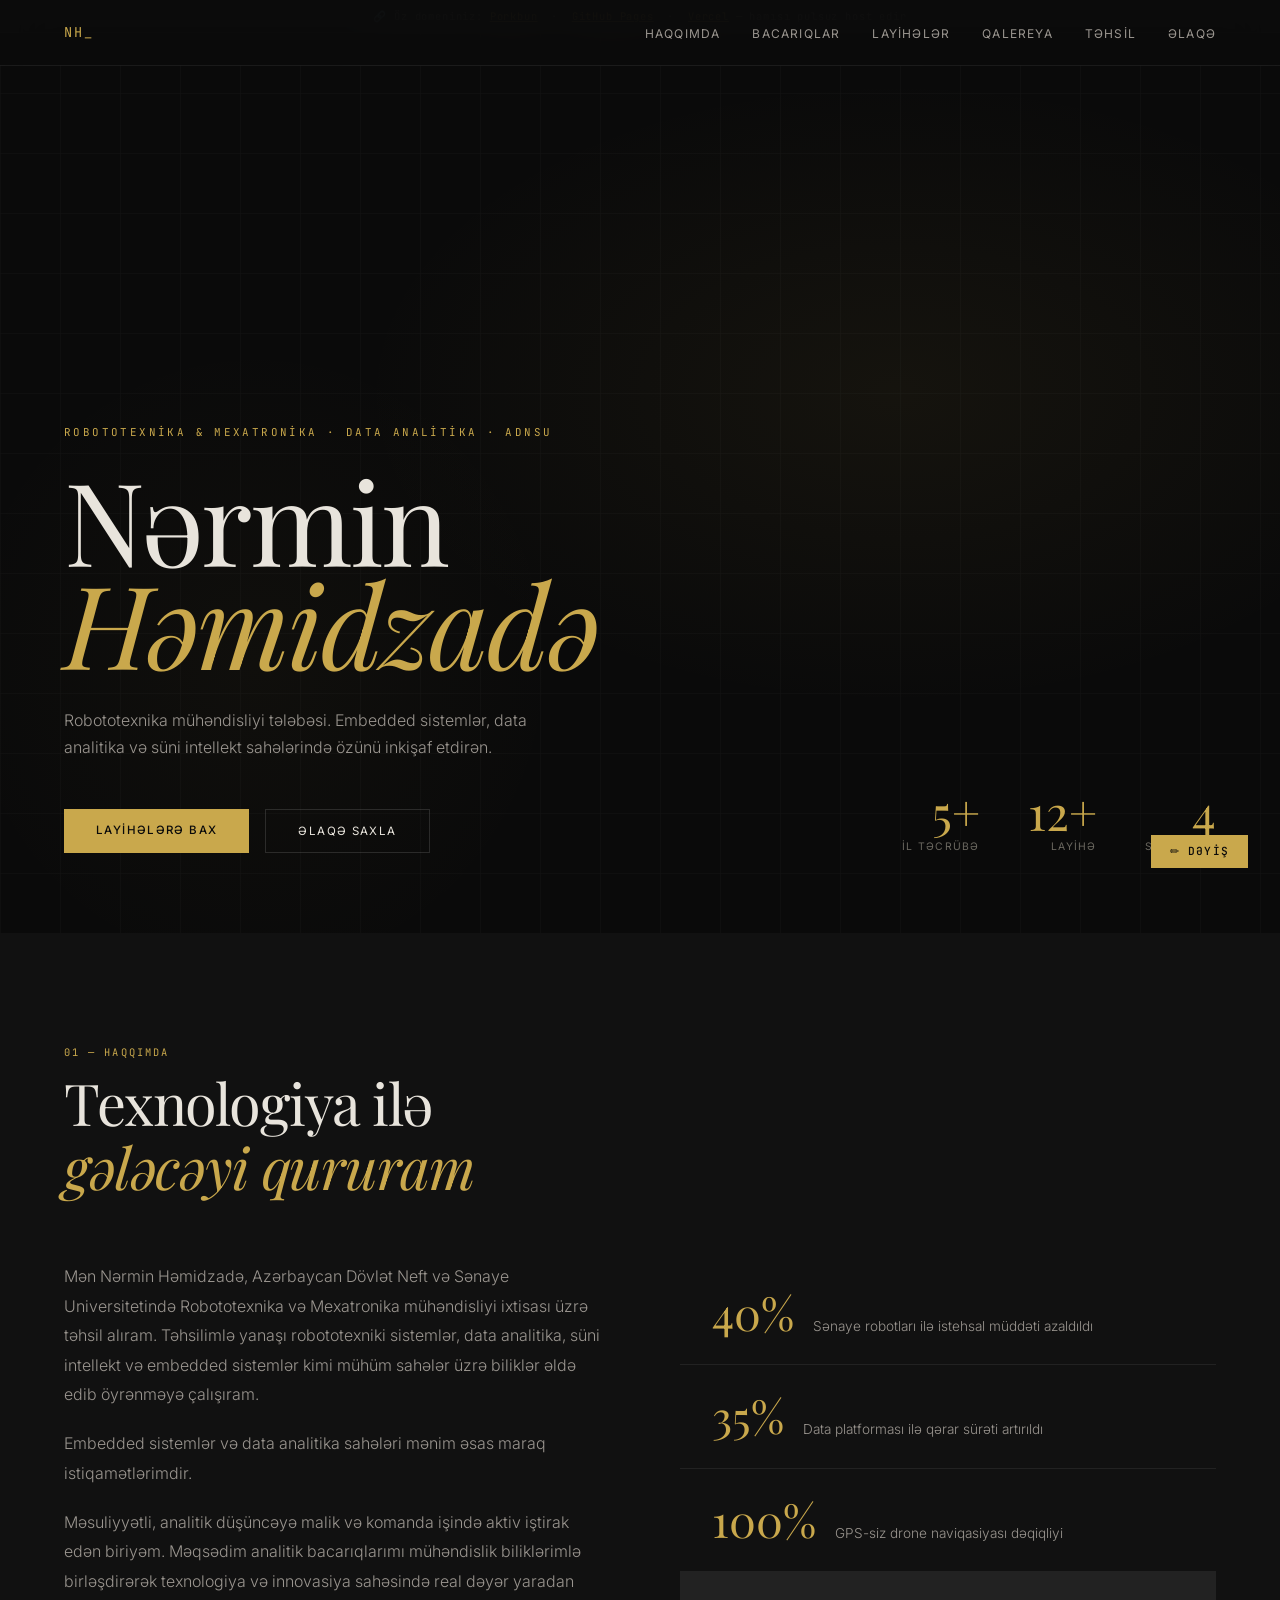
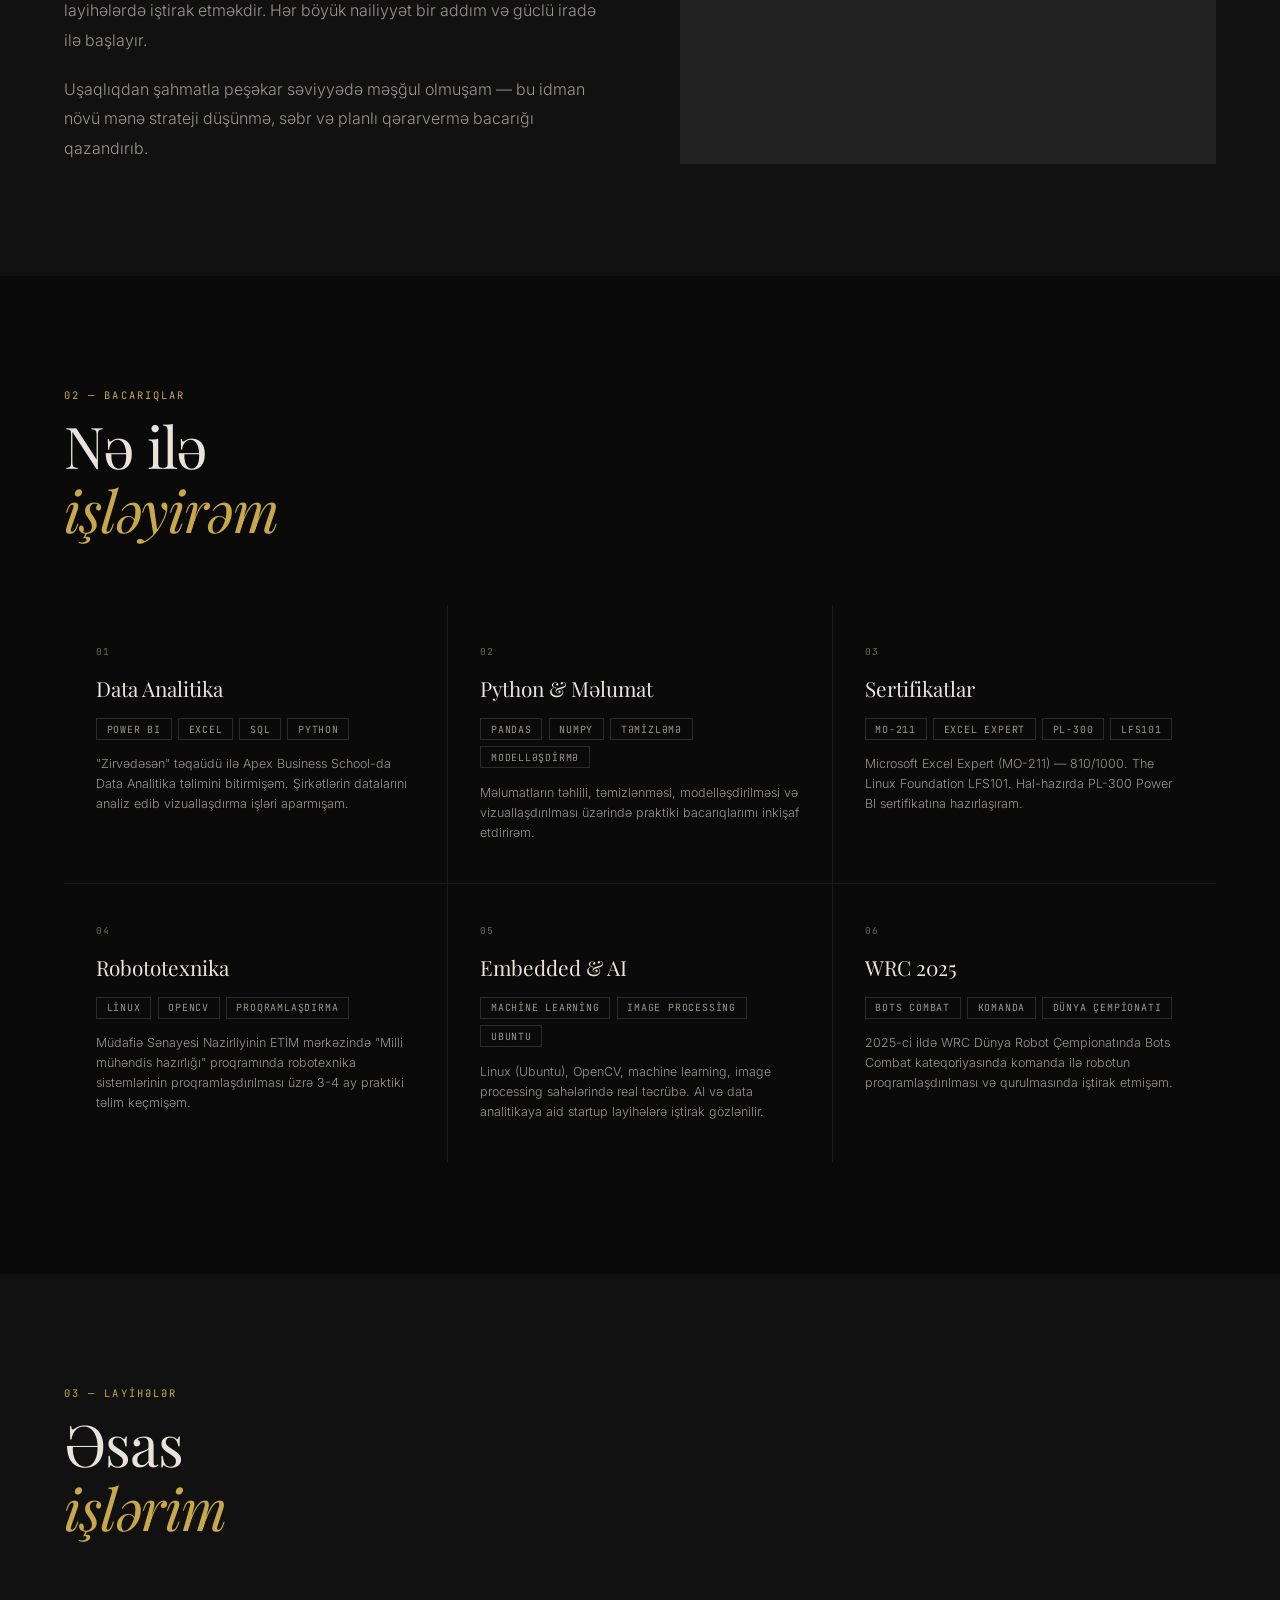
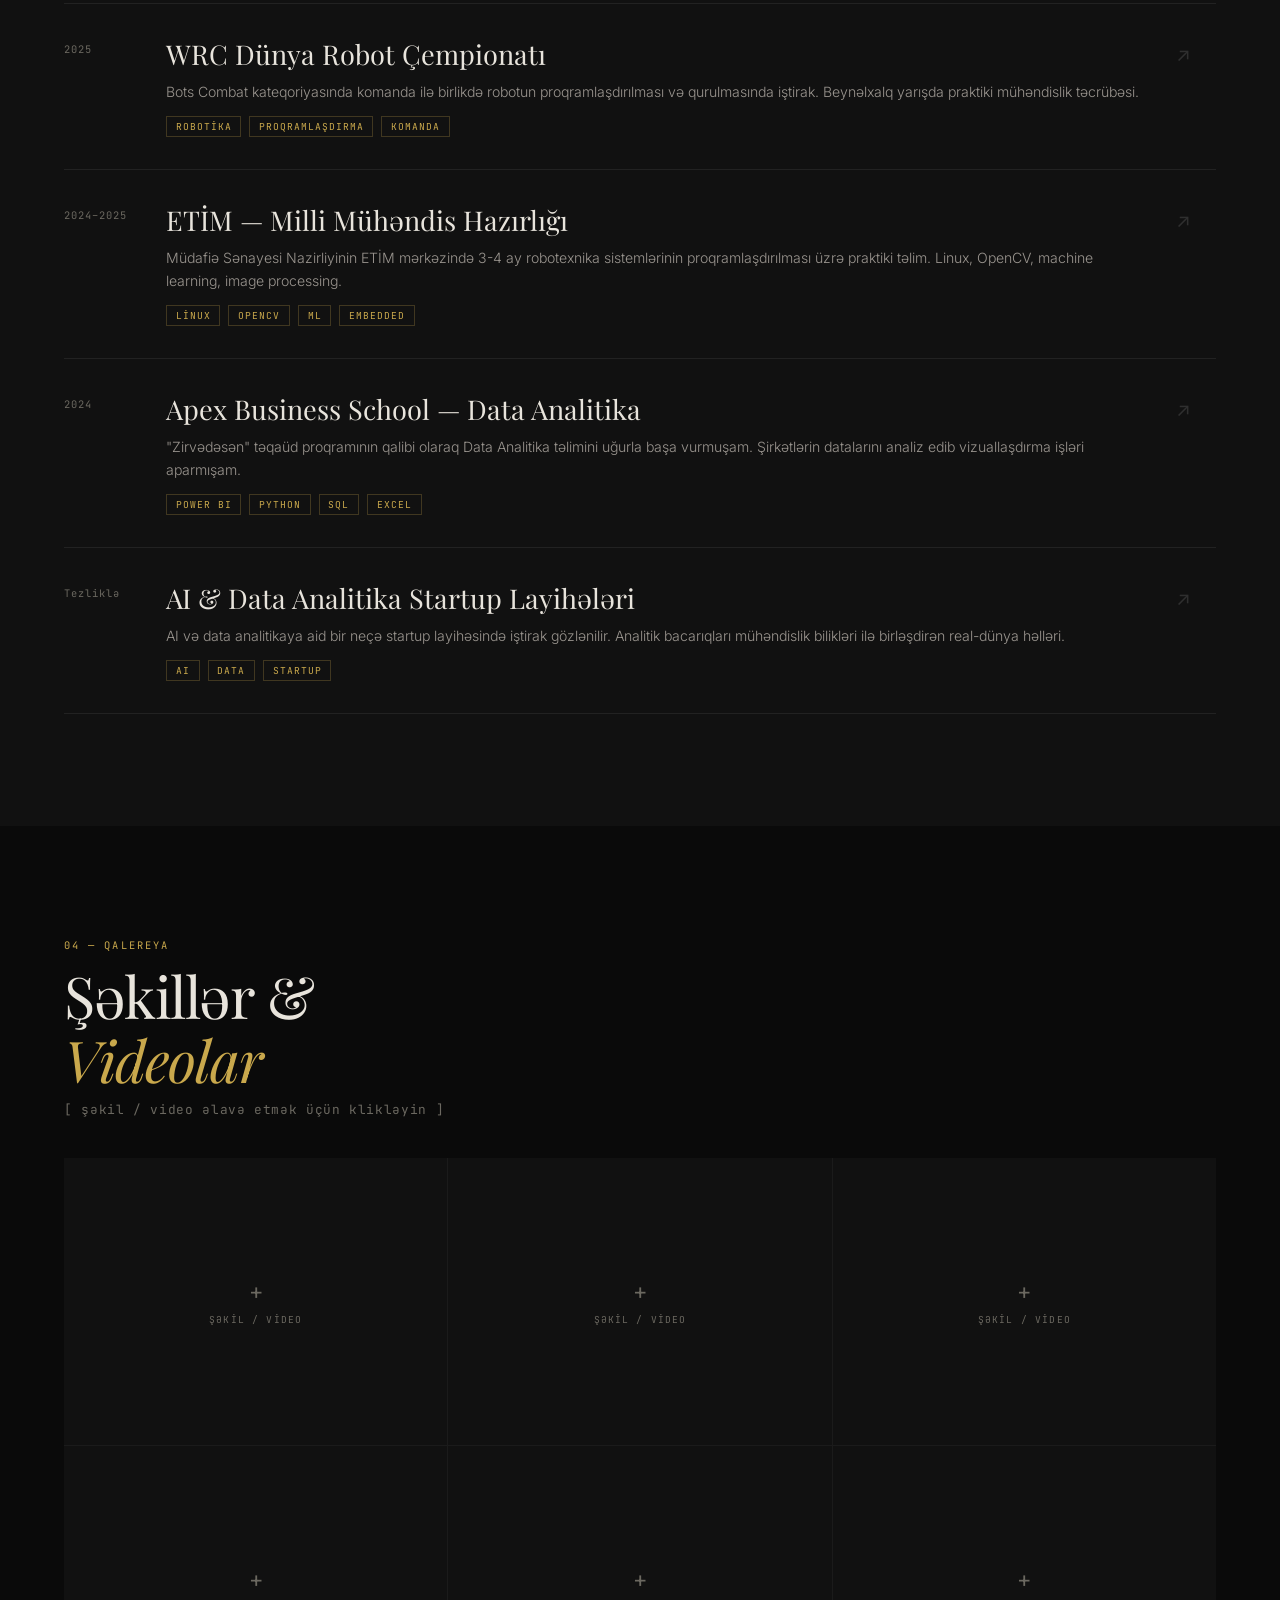
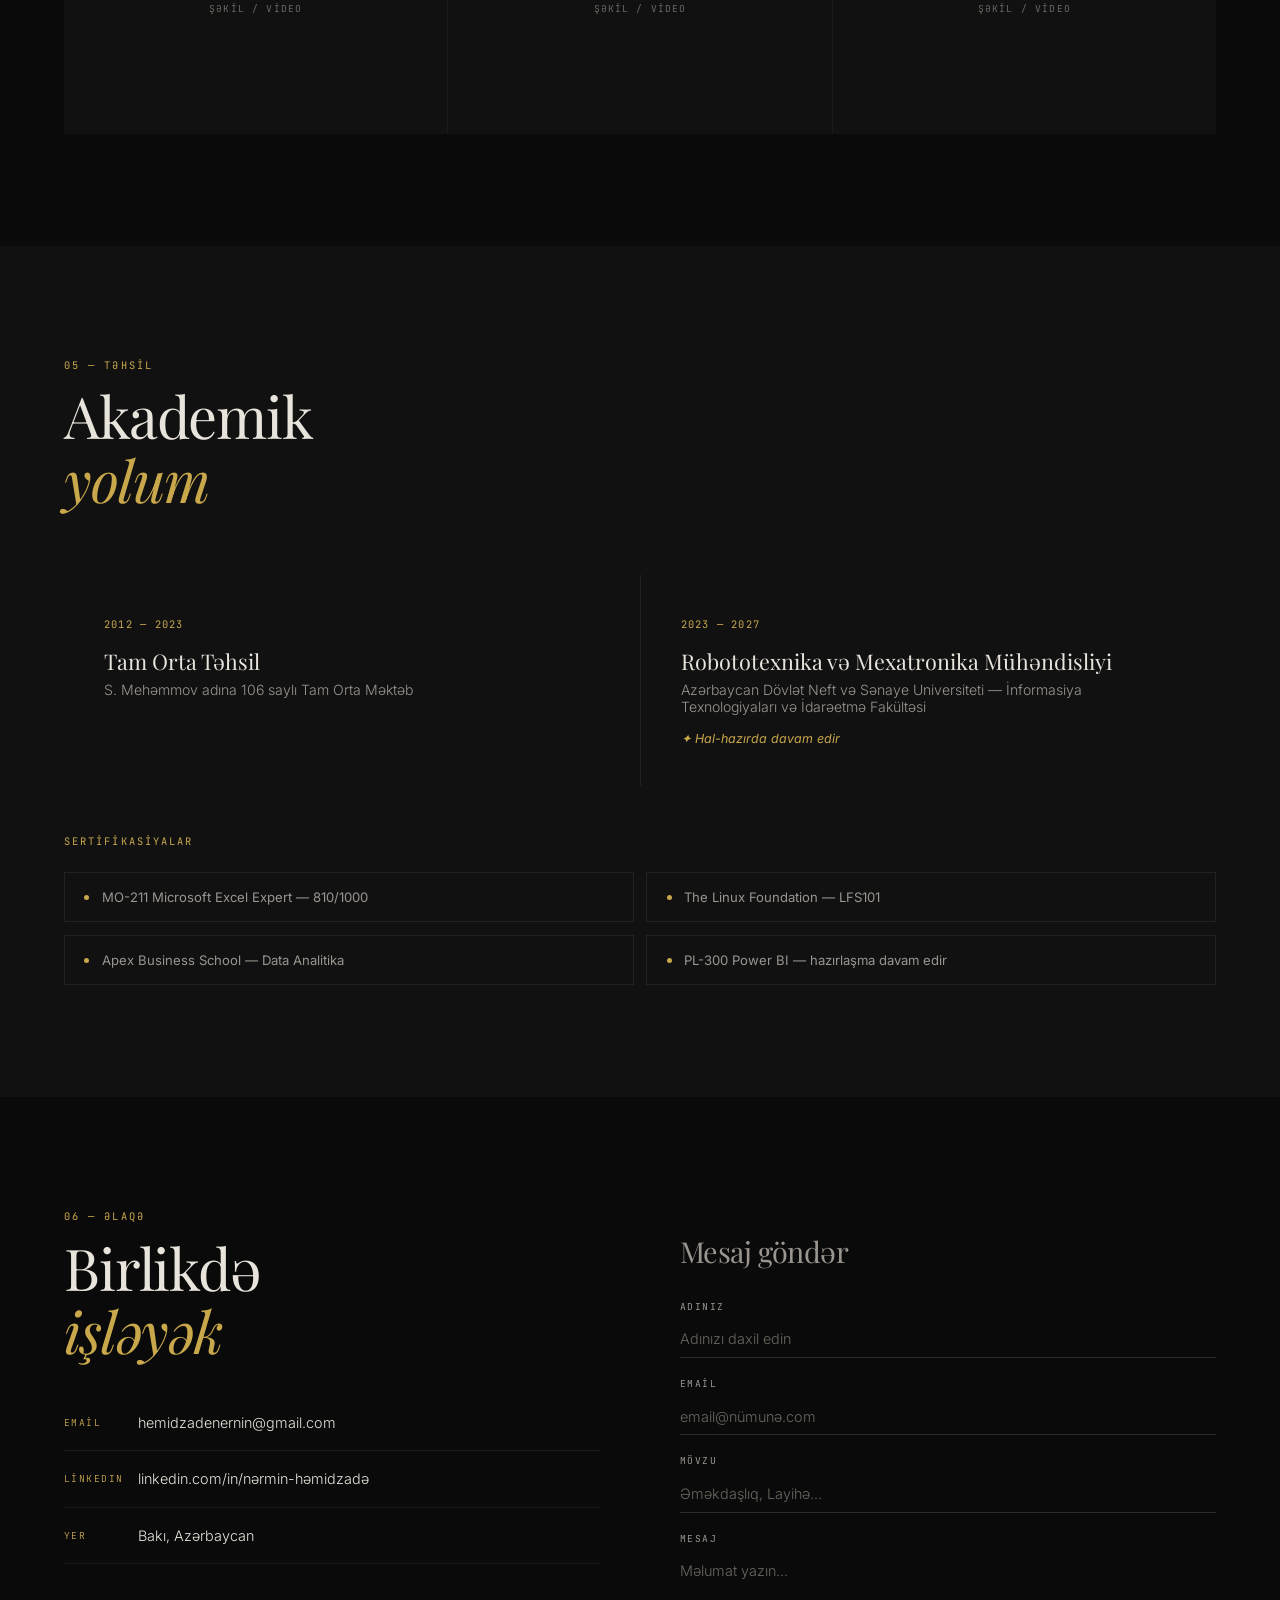
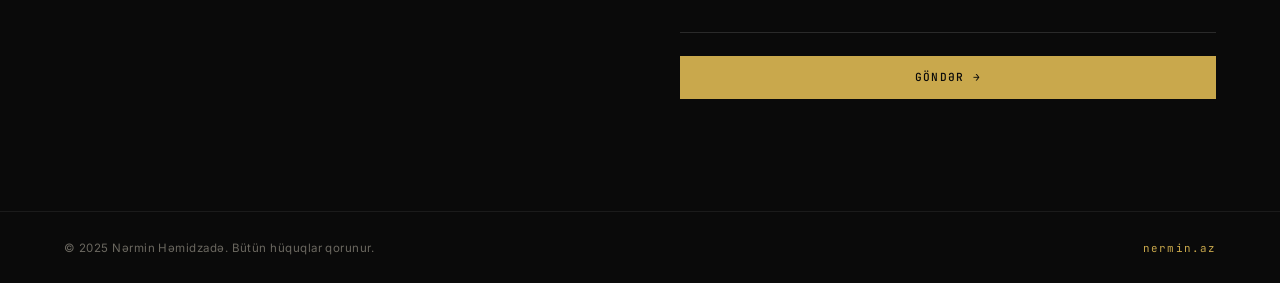
==== index.html @ ed8c13f5 "Update print statement from 'Hello' to 'Goodbye'" ====
<!DOCTYPE html>
<html lang="az">
<head>
  <meta charset="UTF-8">
  <meta name="viewport" content="width=device-width, initial-scale=1.0">
  <title>Nərmin Həmidzadə — Portfolio</title>
  <link rel="preconnect" href="https://fonts.googleapis.com">
  <link href="https://fonts.googleapis.com/css2?family=Playfair+Display:ital,wght@0,400;0,700;1,400&family=Inter:wght@300;400;500&family=JetBrains+Mono:wght@400;500&display=swap" rel="stylesheet">
  <style>
    :root {
      --bg0: #0a0a0a;
      --bg1: #111111;
      --bg2: #181818;
      --bg3: #222222;
      --border: rgba(255,255,255,0.07);
      --border2: rgba(255,255,255,0.13);
      --text: #e8e4dc;
      --muted: #6b6860;
      --muted2: #9a958f;
      --gold: #c9a84c;
      --gold2: #a07830;
      --gold-dim: rgba(201,168,76,0.12);
      --gold-dim2: rgba(201,168,76,0.06);
    }
    *, *::before, *::after { box-sizing: border-box; margin: 0; padding: 0; }
    html { scroll-behavior: smooth; }
    body { font-family: 'Inter', sans-serif; background: var(--bg0); color: var(--text); overflow-x: hidden; }

    /* EDIT MODE TOGGLE */
    .edit-toggle {
      position: fixed; bottom: 2rem; right: 2rem; z-index: 1000;
      display: flex; flex-direction: column; align-items: flex-end; gap: 0.6rem;
    }
    .edit-btn {
      background: var(--gold); color: #0a0a0a;
      border: none; cursor: pointer;
      padding: 0.6rem 1.2rem;
      font-family: 'JetBrains Mono', monospace;
      font-size: 0.7rem; letter-spacing: 0.1em;
      text-transform: uppercase; font-weight: 500;
      transition: background 0.2s, transform 0.2s;
    }
    .edit-btn:hover { background: var(--gold2); color: #fff; transform: translateY(-2px); }
    .edit-panel {
      display: none;
      background: var(--bg2);
      border: 1px solid var(--border2);
      padding: 1.5rem;
      width: 280px;
      max-height: 80vh;
      overflow-y: auto;
    }
    .edit-panel.open { display: block; }
    .edit-panel h3 {
      font-family: 'JetBrains Mono', monospace;
      font-size: 0.65rem; letter-spacing: 0.15em;
      text-transform: uppercase; color: var(--gold);
      margin-bottom: 1rem;
    }
    .edit-field { margin-bottom: 1rem; }
    .edit-field label {
      display: block; font-size: 0.65rem;
      letter-spacing: 0.1em; text-transform: uppercase;
      color: var(--muted2); margin-bottom: 0.4rem;
      font-family: 'JetBrains Mono', monospace;
    }
    .edit-field input, .edit-field textarea {
      width: 100%; background: var(--bg3);
      border: 1px solid var(--border2); color: var(--text);
      font-family: 'Inter', sans-serif;
      font-size: 0.82rem; padding: 0.5rem 0.7rem;
      outline: none; resize: vertical;
      transition: border-color 0.2s;
    }
    .edit-field input:focus, .edit-field textarea:focus { border-color: var(--gold); }
    .edit-save {
      width: 100%; background: var(--gold); color: #0a0a0a;
      border: none; cursor: pointer; padding: 0.6rem;
      font-family: 'JetBrains Mono', monospace;
      font-size: 0.7rem; letter-spacing: 0.1em;
      text-transform: uppercase; margin-top: 0.5rem;
      transition: background 0.2s;
    }
    .edit-save:hover { background: var(--gold2); color: #fff; }

    /* NAV */
    nav {
      position: fixed; top: 0; left: 0; right: 0; z-index: 100;
      display: flex; justify-content: space-between; align-items: center;
      padding: 1.4rem 4rem;
      background: rgba(10,10,10,0.9);
      backdrop-filter: blur(24px);
      border-bottom: 1px solid var(--border);
    }
    .nav-logo {
      font-family: 'JetBrains Mono', monospace;
      font-size: 0.85rem; letter-spacing: 0.15em;
      color: var(--gold); text-decoration: none;
    }
    .nav-links { display: flex; gap: 2rem; list-style: none; }
    .nav-links a {
      font-size: 0.75rem; letter-spacing: 0.1em;
      text-transform: uppercase; color: var(--muted2);
      text-decoration: none; transition: color 0.3s;
    }
    .nav-links a:hover { color: var(--text); }

    /* HERO */
    .hero {
      min-height: 100vh;
      display: flex; align-items: flex-end;
      padding: 0 4rem 5rem;
      position: relative; overflow: hidden;
    }
    .hero-bg {
      position: absolute; inset: 0;
      background:
        radial-gradient(ellipse 60% 50% at 70% 40%, rgba(201,168,76,0.06) 0%, transparent 70%),
        radial-gradient(ellipse 40% 60% at 20% 70%, rgba(201,168,76,0.03) 0%, transparent 60%);
    }
    .hero-grid-lines {
      position: absolute; inset: 0; opacity: 0.03;
      background-image:
        linear-gradient(rgba(255,255,255,0.6) 1px, transparent 1px),
        linear-gradient(90deg, rgba(255,255,255,0.6) 1px, transparent 1px);
      background-size: 60px 60px;
    }
    .hero-content { position: relative; z-index: 2; max-width: 800px; }
    .hero-label {
      font-family: 'JetBrains Mono', monospace;
      font-size: 0.68rem; letter-spacing: 0.22em;
      text-transform: uppercase; color: var(--gold);
      margin-bottom: 1.8rem;
      opacity: 0; animation: up 0.8s 0.2s forwards;
    }
    .hero-name {
      font-family: 'Playfair Display', serif;
      font-size: clamp(4rem, 9vw, 9rem);
      font-weight: 400; line-height: 0.9;
      letter-spacing: -0.02em;
      color: var(--text);
      opacity: 0; animation: up 0.9s 0.4s forwards;
    }
    .hero-name span { color: var(--gold); font-style: italic; }
    .hero-sub {
      font-size: 1rem; font-weight: 300;
      color: var(--muted2); margin-top: 2rem; line-height: 1.7;
      max-width: 480px;
      opacity: 0; animation: up 0.8s 0.6s forwards;
    }
    .hero-actions {
      display: flex; gap: 1rem; margin-top: 3rem;
      opacity: 0; animation: up 0.8s 0.8s forwards;
    }
    .btn-gold {
      padding: 0.85rem 2rem;
      background: var(--gold); color: #0a0a0a;
      font-size: 0.72rem; letter-spacing: 0.12em;
      text-transform: uppercase; text-decoration: none;
      font-weight: 500; border: none; cursor: pointer;
      font-family: 'Inter', sans-serif;
      transition: background 0.3s, transform 0.2s;
    }
    .btn-gold:hover { background: var(--gold2); color: #fff; transform: translateY(-2px); }
    .btn-outline {
      padding: 0.85rem 2rem;
      background: transparent; color: var(--text);
      font-size: 0.72rem; letter-spacing: 0.12em;
      text-transform: uppercase; text-decoration: none;
      border: 1px solid var(--border2); cursor: pointer;
      font-family: 'Inter', sans-serif;
      transition: border-color 0.3s, transform 0.2s;
    }
    .btn-outline:hover { border-color: var(--gold); color: var(--gold); transform: translateY(-2px); }
    .hero-numbers {
      position: absolute; right: 4rem; bottom: 5rem;
      display: flex; gap: 3rem; z-index: 2;
    }
    .hnum { text-align: right; }
    .hnum-val {
      font-family: 'Playfair Display', serif;
      font-size: 3rem; font-weight: 400; color: var(--gold); line-height: 1;
    }
    .hnum-label {
      font-size: 0.65rem; letter-spacing: 0.12em;
      text-transform: uppercase; color: var(--muted); margin-top: 0.3rem;
    }
    @keyframes up {
      from { opacity: 0; transform: translateY(28px); }
      to { opacity: 1; transform: translateY(0); }
    }

    /* SECTIONS */
    section { padding: 7rem 4rem; }
    .sec-label {
      font-family: 'JetBrains Mono', monospace;
      font-size: 0.65rem; letter-spacing: 0.2em;
      text-transform: uppercase; color: var(--gold);
      margin-bottom: 0.8rem;
    }
    .sec-title {
      font-family: 'Playfair Display', serif;
      font-size: clamp(2.2rem, 4.5vw, 3.8rem);
      font-weight: 400; line-height: 1.1;
      letter-spacing: -0.02em; color: var(--text);
    }
    .sec-title em { font-style: italic; color: var(--gold); }

    /* ABOUT */
    #about { background: var(--bg1); }
    .about-wrap {
      display: grid; grid-template-columns: 1fr 1fr;
      gap: 5rem; margin-top: 4rem;
    }
    .about-text {
      font-size: 1rem; font-weight: 300;
      color: var(--muted2); line-height: 1.85;
    }
    .about-text p + p { margin-top: 1.2rem; }
    .about-stats { display: flex; flex-direction: column; gap: 1px; background: var(--border); }
    .astat {
      background: var(--bg1);
      padding: 1.8rem 2rem;
      display: flex; align-items: baseline; gap: 1.2rem;
      transition: background 0.3s;
    }
    .astat:hover { background: var(--bg2); }
    .astat-num {
      font-family: 'Playfair Display', serif;
      font-size: 2.8rem; color: var(--gold); line-height: 1;
    }
    .astat-text { font-size: 0.85rem; color: var(--muted2); font-weight: 300; }

    /* SKILLS */
    #skills { background: var(--bg0); }
    .skills-wrap {
      margin-top: 4rem;
      display: grid;
      grid-template-columns: repeat(3, 1fr);
      gap: 1px; background: var(--border);
    }
    .sk {
      background: var(--bg0);
      padding: 2.5rem 2rem;
      transition: background 0.3s;
      position: relative;
    }
    .sk::after {
      content: '';
      position: absolute; bottom: 0; left: 2rem; right: 2rem;
      height: 1px; background: var(--gold);
      transform: scaleX(0); transition: transform 0.4s;
    }
    .sk:hover { background: var(--bg2); }
    .sk:hover::after { transform: scaleX(1); }
    .sk-num {
      font-family: 'JetBrains Mono', monospace;
      font-size: 0.6rem; color: var(--muted);
      letter-spacing: 0.12em; margin-bottom: 1rem;
    }
    .sk-name {
      font-family: 'Playfair Display', serif;
      font-size: 1.3rem; color: var(--text);
      margin-bottom: 1rem;
    }
    .sk-items { display: flex; flex-wrap: wrap; gap: 0.4rem; }
    .sk-tag {
      font-family: 'JetBrains Mono', monospace;
      font-size: 0.62rem; letter-spacing: 0.08em;
      text-transform: uppercase;
      border: 1px solid var(--border2); color: var(--muted2);
      padding: 0.22rem 0.6rem;
      transition: border-color 0.3s, color 0.3s;
    }
    .sk-tag:hover { border-color: var(--gold); color: var(--gold); }

    /* PROJECTS */
    #projects { background: var(--bg1); }
    .proj-list { margin-top: 4rem; }
    .proj-item {
      display: grid;
      grid-template-columns: 70px 1fr 40px;
      gap: 2rem; align-items: start;
      padding: 2rem 0;
      border-top: 1px solid var(--border);
      cursor: default;
      transition: padding-left 0.3s;
    }
    .proj-item:last-child { border-bottom: 1px solid var(--border); }
    .proj-item:hover { padding-left: 1rem; }
    .proj-yr {
      font-family: 'JetBrains Mono', monospace;
      font-size: 0.65rem; color: var(--muted);
      letter-spacing: 0.1em; padding-top: 0.4rem;
    }
    .proj-name {
      font-family: 'Playfair Display', serif;
      font-size: 1.7rem; color: var(--text); margin-bottom: 0.5rem;
    }
    .proj-desc {
      font-size: 0.88rem; color: var(--muted2);
      font-weight: 300; line-height: 1.65;
    }
    .proj-tags { display: flex; gap: 0.5rem; flex-wrap: wrap; margin-top: 0.8rem; }
    .proj-tag {
      font-family: 'JetBrains Mono', monospace;
      font-size: 0.6rem; letter-spacing: 0.1em; text-transform: uppercase;
      border: 1px solid rgba(201,168,76,0.25); color: var(--gold);
      padding: 0.18rem 0.55rem;
    }
    .proj-arr {
      font-size: 1.2rem; color: var(--border2);
      padding-top: 0.4rem;
      transition: color 0.3s, transform 0.3s;
    }
    .proj-item:hover .proj-arr { color: var(--gold); transform: translate(3px,-3px); }

    /* GALLERY */
    #gallery { background: var(--bg0); }
    .gallery-note {
      font-size: 0.8rem; color: var(--muted);
      font-family: 'JetBrains Mono', monospace;
      margin-top: 0.6rem; letter-spacing: 0.05em;
    }
    .gal-grid {
      margin-top: 2.5rem;
      display: grid;
      grid-template-columns: repeat(3, 1fr);
      gap: 1px; background: var(--border);
    }
    .gal-slot {
      background: var(--bg1);
      aspect-ratio: 4/3;
      display: flex; flex-direction: column;
      align-items: center; justify-content: center;
      gap: 0.6rem; cursor: pointer;
      position: relative; overflow: hidden;
      transition: background 0.3s;
    }
    .gal-slot:hover { background: var(--bg2); }
    .gal-slot input[type="file"] {
      position: absolute; inset: 0;
      opacity: 0; cursor: pointer; width: 100%; height: 100%;
    }
    .gal-plus { font-size: 1.4rem; color: var(--muted); }
    .gal-txt {
      font-family: 'JetBrains Mono', monospace;
      font-size: 0.6rem; letter-spacing: 0.12em;
      text-transform: uppercase; color: var(--muted);
      text-align: center;
    }
    .gal-slot img, .gal-slot video {
      position: absolute; inset: 0;
      width: 100%; height: 100%; object-fit: cover;
    }
    .gal-rm {
      position: absolute; top: 0.5rem; right: 0.5rem;
      width: 22px; height: 22px;
      background: rgba(10,10,10,0.85);
      color: var(--gold); border: none; cursor: pointer;
      font-size: 0.7rem;
      display: none; align-items: center; justify-content: center;
      z-index: 5; font-family: 'JetBrains Mono', monospace;
    }
    .gal-slot:hover .gal-rm { display: flex; }

    /* EDUCATION */
    #education { background: var(--bg1); }
    .edu-grid {
      display: grid; grid-template-columns: 1fr 1fr;
      gap: 1px; background: var(--border);
      margin-top: 4rem;
    }
    .edu-card {
      background: var(--bg1);
      padding: 2.5rem;
      transition: background 0.3s;
      border-top: 2px solid transparent;
    }
    .edu-card:hover { background: var(--bg2); border-top-color: var(--gold); }
    .edu-yr {
      font-family: 'JetBrains Mono', monospace;
      font-size: 0.65rem; color: var(--gold);
      letter-spacing: 0.12em; margin-bottom: 1rem;
    }
    .edu-deg {
      font-family: 'Playfair Display', serif;
      font-size: 1.35rem; color: var(--text); margin-bottom: 0.4rem;
    }
    .edu-sch { font-size: 0.88rem; color: var(--muted2); font-weight: 300; }
    .edu-note { font-size: 0.78rem; color: var(--gold); margin-top: 1rem; font-style: italic; }
    .certs { margin-top: 3rem; }
    .cert-grid {
      display: grid; grid-template-columns: 1fr 1fr;
      gap: 0.8rem; margin-top: 1.5rem;
    }
    .cert-item {
      display: flex; align-items: center; gap: 0.8rem;
      padding: 1rem 1.2rem;
      border: 1px solid var(--border);
      font-size: 0.82rem; color: var(--muted2);
      transition: border-color 0.3s;
    }
    .cert-item:hover { border-color: var(--gold); }
    .cert-dot { width: 5px; height: 5px; background: var(--gold); border-radius: 50%; flex-shrink: 0; }

    /* CONTACT */
    #contact { background: var(--bg0); display: grid; grid-template-columns: 1fr 1fr; gap: 5rem; align-items: start; }
    .contact-info { margin-top: 2rem; display: flex; flex-direction: column; gap: 0; }
    .ci-item {
      display: flex; align-items: center; gap: 1.2rem;
      padding: 1.2rem 0;
      border-bottom: 1px solid var(--border);
      color: var(--text); text-decoration: none;
      font-size: 0.9rem; font-weight: 300;
      transition: color 0.3s;
    }
    .ci-item:hover { color: var(--gold); }
    .ci-label {
      font-family: 'JetBrains Mono', monospace;
      font-size: 0.6rem; letter-spacing: 0.15em;
      text-transform: uppercase; color: var(--gold);
      width: 55px; flex-shrink: 0;
    }
    .form-wrap { margin-top: 2rem; display: flex; flex-direction: column; gap: 1.2rem; }
    .f-label {
      display: block;
      font-family: 'JetBrains Mono', monospace;
      font-size: 0.6rem; letter-spacing: 0.15em;
      text-transform: uppercase; color: var(--muted2);
      margin-bottom: 0.5rem;
    }
    .f-input {
      width: 100%; background: transparent;
      border: none; border-bottom: 1px solid var(--border2);
      color: var(--text); font-family: 'Inter', sans-serif;
      font-size: 0.9rem; font-weight: 300;
      padding: 0.6rem 0; outline: none;
      transition: border-color 0.3s;
    }
    .f-input:focus { border-color: var(--gold); }
    .f-input::placeholder { color: var(--muted); }
    textarea.f-input { resize: none; height: 80px; }
    .f-submit {
      width: 100%; background: var(--gold); color: #0a0a0a;
      border: none; cursor: pointer; padding: 0.9rem;
      font-family: 'JetBrains Mono', monospace;
      font-size: 0.7rem; letter-spacing: 0.12em;
      text-transform: uppercase; font-weight: 500;
      transition: background 0.3s;
    }
    .f-submit:hover { background: var(--gold2); color: #fff; }

    /* FOOTER */
    footer {
      background: var(--bg0);
      border-top: 1px solid var(--border);
      padding: 1.8rem 4rem;
      display: flex; justify-content: space-between; align-items: center;
    }
    .fc { font-size: 0.72rem; color: var(--muted); letter-spacing: 0.04em; }
    .fd { font-family: 'JetBrains Mono', monospace; font-size: 0.68rem; color: var(--gold); letter-spacing: 0.1em; }

    /* DOMAIN BANNER */
    .dbanner {
      background: var(--bg2);
      border-bottom: 1px solid var(--border2);
      padding: 0.55rem 4rem;
      font-family: 'JetBrains Mono', monospace;
      font-size: 0.65rem; letter-spacing: 0.08em;
      color: var(--muted2); text-align: center;
    }
    .dbanner a { color: var(--gold); }

    /* REVEAL */
    .reveal { opacity: 0; transform: translateY(36px); transition: opacity 0.85s ease, transform 0.85s ease; }
    .reveal.on { opacity: 1; transform: none; }

    /* RESPONSIVE */
    @media (max-width: 900px) {
      nav { padding: 1.2rem 2rem; }
      .nav-links { display: none; }
      .hero { padding: 0 2rem 4rem; }
      .hero-numbers { display: none; }
      section { padding: 5rem 2rem; }
      .about-wrap, .edu-grid, #contact { grid-template-columns: 1fr; gap: 3rem; }
      .skills-wrap { grid-template-columns: 1fr 1fr; }
      .gal-grid { grid-template-columns: 1fr 1fr; }
      .cert-grid { grid-template-columns: 1fr; }
      footer { flex-direction: column; gap: 0.5rem; padding: 1.5rem 2rem; text-align: center; }
      .proj-item { grid-template-columns: 60px 1fr; }
      .proj-arr { display: none; }
      .dbanner { padding: 0.55rem 2rem; }
    }
    @media (max-width: 560px) {
      .skills-wrap, .gal-grid { grid-template-columns: 1fr; }
    }
  </style>
</head>
<body>

  <!-- DOMAIN BANNER -->
  <div class="dbanner">
    🔗 Öz domeniniz: <a href="https://porkbun.com" target="_blank">Porkbun</a> &nbsp;·&nbsp;
    <a href="https://pages.github.com" target="_blank">GitHub Pages</a> &nbsp;·&nbsp;
    <a href="https://vercel.com" target="_blank">Vercel</a> — hamısı pulsuz host edir
  </div>

  <!-- NAV -->
  <nav>
    <a href="#" class="nav-logo">NH_</a>
    <ul class="nav-links">
      <li><a href="#about">Haqqımda</a></li>
      <li><a href="#skills">Bacarıqlar</a></li>
      <li><a href="#projects">Layihələr</a></li>
      <li><a href="#gallery">Qalereya</a></li>
      <li><a href="#education">Təhsil</a></li>
      <li><a href="#contact">Əlaqə</a></li>
    </ul>
  </nav>

  <!-- HERO -->
  <div class="hero" id="home">
    <div class="hero-bg"></div>
    <div class="hero-grid-lines"></div>
    <div class="hero-content">
      <p class="hero-label" id="h-label">Robototexnika & Mexatronika · Data Analitika · ADNSU</p>
      <h1 class="hero-name" id="h-name">Nərmin<br><span>Həmidzadə</span></h1>
      <p class="hero-sub" id="h-bio">Robototexnika mühəndisliyi tələbəsi. Embedded sistemlər, data analitika və süni intellekt sahələrində özünü inkişaf etdirən.</p>
      <div class="hero-actions">
        <a href="#projects" class="btn-gold">Layihələrə bax</a>
        <a href="#contact" class="btn-outline">Əlaqə saxla</a>
      </div>
    </div>
    <div class="hero-numbers">
      <div class="hnum"><div class="hnum-val">5+</div><div class="hnum-label">İl Təcrübə</div></div>
      <div class="hnum"><div class="hnum-val">12+</div><div class="hnum-label">Layihə</div></div>
      <div class="hnum"><div class="hnum-val">4</div><div class="hnum-label">Sertifikat</div></div>
    </div>
  </div>

  <!-- ABOUT -->
  <section id="about">
    <div class="reveal">
      <p class="sec-label">01 — Haqqımda</p>
      <h2 class="sec-title">Texnologiya ilə<br><em>gələcəyi qururam</em></h2>
    </div>
    <div class="about-wrap reveal">
      <div class="about-text" id="about-text">
        <p>Mən Nərmin Həmidzadə, Azərbaycan Dövlət Neft və Sənaye Universitetində Robototexnika və Mexatronika mühəndisliyi ixtisası üzrə təhsil alıram. Təhsilimlə yanaşı robototexniki sistemlər, data analitika, süni intellekt və embedded sistemlər kimi mühüm sahələr üzrə biliklər əldə edib öyrənməyə çalışıram.</p>
        <p>Embedded sistemlər və data analitika sahələri mənim əsas maraq istiqamətlərimdir.</p>
        <p>Məsuliyyətli, analitik düşüncəyə malik və komanda işində aktiv iştirak edən biriyəm. Məqsədim analitik bacarıqlarımı mühəndislik biliklərimlə birləşdirərək texnologiya və innovasiya sahəsində real dəyər yaradan layihələrdə iştirak etməkdir. Hər böyük nailiyyət bir addım və güclü iradə ilə başlayır.</p>
        <p>Uşaqlıqdan şahmatla peşəkar səviyyədə məşğul olmuşam — bu idman növü mənə strateji düşünmə, səbr və planlı qərarvermə bacarığı qazandırıb.</p>
      </div>
      <div class="about-stats">
        <div class="astat"><div class="astat-num">40%</div><div class="astat-text">Sənaye robotları ilə istehsal müddəti azaldıldı</div></div>
        <div class="astat"><div class="astat-num">35%</div><div class="astat-text">Data platforması ilə qərar sürəti artırıldı</div></div>
        <div class="astat"><div class="astat-num">100%</div><div class="astat-text">GPS-siz drone naviqasiyası dəqiqliyi</div></div>
      </div>
    </div>
  </section>

  <!-- SKILLS -->
  <section id="skills">
    <div class="reveal">
      <p class="sec-label">02 — Bacarıqlar</p>
      <h2 class="sec-title">Nə ilə<br><em>işləyirəm</em></h2>
    </div>
    <div class="skills-wrap reveal">
      <div class="sk"><div class="sk-num">01</div><div class="sk-name">Data Analitika</div><div class="sk-items"><span class="sk-tag">Power BI</span><span class="sk-tag">Excel</span><span class="sk-tag">SQL</span><span class="sk-tag">Python</span></div>
        <p style="font-size:0.78rem;color:var(--muted2);font-weight:300;margin-top:0.9rem;line-height:1.6">"Zirvədəsən" təqaüdü ilə Apex Business School-da Data Analitika təlimini bitirmişəm. Şirkətlərin datalarını analiz edib vizuallaşdırma işləri aparmışam.</p>
      </div>
      <div class="sk"><div class="sk-num">02</div><div class="sk-name">Python & Məlumat</div><div class="sk-items"><span class="sk-tag">Pandas</span><span class="sk-tag">NumPy</span><span class="sk-tag">Təmizləmə</span><span class="sk-tag">Modelləşdirmə</span></div>
        <p style="font-size:0.78rem;color:var(--muted2);font-weight:300;margin-top:0.9rem;line-height:1.6">Məlumatların təhlili, təmizlənməsi, modelləşdirilməsi və vizuallaşdırılması üzərində praktiki bacarıqlarımı inkişaf etdirirəm.</p>
      </div>
      <div class="sk"><div class="sk-num">03</div><div class="sk-name">Sertifikatlar</div><div class="sk-items"><span class="sk-tag">MO-211</span><span class="sk-tag">Excel Expert</span><span class="sk-tag">PL-300</span><span class="sk-tag">LFS101</span></div>
        <p style="font-size:0.78rem;color:var(--muted2);font-weight:300;margin-top:0.9rem;line-height:1.6">Microsoft Excel Expert (MO-211) — 810/1000. The Linux Foundation LFS101. Hal-hazırda PL-300 Power BI sertifikatına hazırlaşıram.</p>
      </div>
      <div class="sk"><div class="sk-num">04</div><div class="sk-name">Robototexnika</div><div class="sk-items"><span class="sk-tag">Linux</span><span class="sk-tag">OpenCV</span><span class="sk-tag">Proqramlaşdırma</span></div>
        <p style="font-size:0.78rem;color:var(--muted2);font-weight:300;margin-top:0.9rem;line-height:1.6">Müdafiə Sənayesi Nazirliyinin ETİM mərkəzində "Milli mühəndis hazırlığı" proqramında robotexnika sistemlərinin proqramlaşdırılması üzrə 3-4 ay praktiki təlim keçmişəm.</p>
      </div>
      <div class="sk"><div class="sk-num">05</div><div class="sk-name">Embedded & AI</div><div class="sk-items"><span class="sk-tag">Machine Learning</span><span class="sk-tag">Image Processing</span><span class="sk-tag">Ubuntu</span></div>
        <p style="font-size:0.78rem;color:var(--muted2);font-weight:300;margin-top:0.9rem;line-height:1.6">Linux (Ubuntu), OpenCV, machine learning, image processing sahələrində real təcrübə. AI və data analitikaya aid startup layihələrə iştirak gözlənilir.</p>
      </div>
      <div class="sk"><div class="sk-num">06</div><div class="sk-name">WRC 2025</div><div class="sk-items"><span class="sk-tag">Bots Combat</span><span class="sk-tag">Komanda</span><span class="sk-tag">Dünya Çempionatı</span></div>
        <p style="font-size:0.78rem;color:var(--muted2);font-weight:300;margin-top:0.9rem;line-height:1.6">2025-ci ildə WRC Dünya Robot Çempionatında Bots Combat kateqoriyasında komanda ilə robotun proqramlaşdırılması və qurulmasında iştirak etmişəm.</p>
      </div>
    </div>
  </section>

  <!-- PROJECTS -->
  <section id="projects">
    <div class="reveal">
      <p class="sec-label">03 — Layihələr</p>
      <h2 class="sec-title">Əsas<br><em>işlərim</em></h2>
    </div>
    <div class="proj-list reveal">
      <div class="proj-item">
        <div class="proj-yr">2025</div>
        <div>
          <div class="proj-name">WRC Dünya Robot Çempionatı</div>
          <div class="proj-desc">Bots Combat kateqoriyasında komanda ilə birlikdə robotun proqramlaşdırılması və qurulmasında iştirak. Beynəlxalq yarışda praktiki mühəndislik təcrübəsi.</div>
          <div class="proj-tags"><span class="proj-tag">Robotika</span><span class="proj-tag">Proqramlaşdırma</span><span class="proj-tag">Komanda</span></div>
        </div>
        <div class="proj-arr">↗</div>
      </div>
      <div class="proj-item">
        <div class="proj-yr">2024–2025</div>
        <div>
          <div class="proj-name">ETİM — Milli Mühəndis Hazırlığı</div>
          <div class="proj-desc">Müdafiə Sənayesi Nazirliyinin ETİM mərkəzində 3-4 ay robotexnika sistemlərinin proqramlaşdırılması üzrə praktiki təlim. Linux, OpenCV, machine learning, image processing.</div>
          <div class="proj-tags"><span class="proj-tag">Linux</span><span class="proj-tag">OpenCV</span><span class="proj-tag">ML</span><span class="proj-tag">Embedded</span></div>
        </div>
        <div class="proj-arr">↗</div>
      </div>
      <div class="proj-item">
        <div class="proj-yr">2024</div>
        <div>
          <div class="proj-name">Apex Business School — Data Analitika</div>
          <div class="proj-desc">"Zirvədəsən" təqaüd proqramının qalibi olaraq Data Analitika təlimini uğurla başa vurmuşam. Şirkətlərin datalarını analiz edib vizuallaşdırma işləri aparmışam.</div>
          <div class="proj-tags"><span class="proj-tag">Power BI</span><span class="proj-tag">Python</span><span class="proj-tag">SQL</span><span class="proj-tag">Excel</span></div>
        </div>
        <div class="proj-arr">↗</div>
      </div>
      <div class="proj-item">
        <div class="proj-yr">Tezliklə</div>
        <div>
          <div class="proj-name">AI & Data Analitika Startup Layihələri</div>
          <div class="proj-desc">AI və data analitikaya aid bir neçə startup layihəsində iştirak gözlənilir. Analitik bacarıqları mühəndislik bilikləri ilə birləşdirən real-dünya həlləri.</div>
          <div class="proj-tags"><span class="proj-tag">AI</span><span class="proj-tag">Data</span><span class="proj-tag">Startup</span></div>
        </div>
        <div class="proj-arr">↗</div>
      </div>
    </div>
  </section>

  <!-- GALLERY -->
  <section id="gallery">
    <div class="reveal">
      <p class="sec-label">04 — Qalereya</p>
      <h2 class="sec-title">Şəkillər &<br><em>Videolar</em></h2>
      <p class="gallery-note">[ şəkil / video əlavə etmək üçün klikləyin ]</p>
    </div>
    <div class="gal-grid reveal" id="gal-grid"></div>
  </section>

  <!-- EDUCATION -->
  <section id="education">
    <div class="reveal">
      <p class="sec-label">05 — Təhsil</p>
      <h2 class="sec-title">Akademik<br><em>yolum</em></h2>
    </div>
    <div class="edu-grid reveal">
      <div class="edu-card">
        <div class="edu-yr">2012 — 2023</div>
        <div class="edu-deg">Tam Orta Təhsil</div>
        <div class="edu-sch">S. Mehəmmov adına 106 saylı Tam Orta Məktəb</div>
      </div>
      <div class="edu-card">
        <div class="edu-yr">2023 — 2027</div>
        <div class="edu-deg">Robototexnika və Mexatronika Mühəndisliyi</div>
        <div class="edu-sch">Azərbaycan Dövlət Neft və Sənaye Universiteti — İnformasiya Texnologiyaları və İdarəetmə Fakültəsi</div>
        <div class="edu-note">✦ Hal-hazırda davam edir</div>
      </div>
    </div>
    <div class="certs reveal">
      <p class="sec-label">Sertifikasiyalar</p>
      <div class="cert-grid">
        <div class="cert-item"><div class="cert-dot"></div>MO-211 Microsoft Excel Expert — 810/1000</div>
        <div class="cert-item"><div class="cert-dot"></div>The Linux Foundation — LFS101</div>
        <div class="cert-item"><div class="cert-dot"></div>Apex Business School — Data Analitika</div>
        <div class="cert-item"><div class="cert-dot"></div>PL-300 Power BI — hazırlaşma davam edir</div>
      </div>
    </div>
  </section>

  <!-- CONTACT -->
  <section id="contact">
    <div class="reveal">
      <p class="sec-label">06 — Əlaqə</p>
      <h2 class="sec-title">Birlikdə<br><em>işləyək</em></h2>
      <div class="contact-info">
        <a href="mailto:hemidzadenernin@gmail.com" class="ci-item"><span class="ci-label">Email</span>hemidzadenernin@gmail.com</a>
        <a href="https://www.linkedin.com/in/nərmin-həmidzadə-a8a939294" target="_blank" class="ci-item"><span class="ci-label">LinkedIn</span>linkedin.com/in/nərmin-həmidzadə</a>
        <div class="ci-item"><span class="ci-label">Yer</span>Bakı, Azərbaycan</div>
      </div>
    </div>
    <div class="reveal">
      <p class="sec-label" style="visibility:hidden">_</p>
      <h2 class="sec-title" style="font-size:1.8rem; color: var(--muted2)">Mesaj göndər</h2>
      <div class="form-wrap">
        <div><label class="f-label">Adınız</label><input type="text" class="f-input" placeholder="Adınızı daxil edin"></div>
        <div><label class="f-label">Email</label><input type="email" class="f-input" placeholder="email@nümunə.com"></div>
        <div><label class="f-label">Mövzu</label><input type="text" class="f-input" placeholder="Əməkdaşlıq, Layihə..."></div>
        <div><label class="f-label">Mesaj</label><textarea class="f-input" rows="4" placeholder="Məlumat yazın..."></textarea></div>
        <button class="f-submit" onclick="alert('Mesajınız göndərildi!')">Göndər →</button>
      </div>
    </div>
  </section>

  <!-- FOOTER -->
  <footer>
    <div class="fc">© 2025 Nərmin Həmidzadə. Bütün hüquqlar qorunur.</div>
    <div class="fd">nermin.az</div>
  </footer>

  <!-- EDIT PANEL -->
  <div class="edit-toggle">
    <div class="edit-panel" id="editPanel">
      <h3>✏ Məzmunu Dəyiş</h3>
      <div class="edit-field">
        <label>Ad Soyad</label>
        <input type="text" id="e-name" value="Nərmin Həmidzadə">
      </div>
      <div class="edit-field">
        <label>Alt başlıq (hero)</label>
        <input type="text" id="e-label" value="Robototexnika & Mexatronika · Data Analitika · ADNSU">
      </div>
      <div class="edit-field">
        <label>Qısa bio</label>
        <textarea id="e-bio" rows="3">Robototexnika mühəndisliyi tələbəsi. Embedded sistemlər, data analitika və süni intellekt sahələrində özünü inkişaf etdirən.</textarea>
      </div>
      <div class="edit-field">
        <label>Haqqımda mətni</label>
        <textarea id="e-about" rows="5">Mən Nərmin Həmidzadə, ADNSU-da Robototexnika və Mexatronika mühəndisliyi ixtisası üzrə təhsil alıram.

Embedded sistemlər və data analitika sahələri mənim əsas maraq istiqamətlərimdir.

Məqsədim analitik bacarıqlarımı mühəndislik biliklərimlə birləşdirərək real dəyər yaradan layihələrdə iştirak etməkdir.</textarea>
      </div>
      <div class="edit-field">
        <label>Email</label>
        <input type="text" id="e-email" value="hemidzadenernin@gmail.com">
      </div>
      <div class="edit-field">
        <label>LinkedIn URL</label>
        <input type="text" id="e-linkedin" value="linkedin.com/in/nərmin-həmidzadə">
      </div>
      <button class="edit-save" onclick="applyEdits()">✓ Yadda Saxla</button>
    </div>
    <button class="edit-btn" onclick="toggleEdit()">✏ Dəyiş</button>
  </div>

  <script>
    // scroll reveal
    const revs = document.querySelectorAll('.reveal');
    const obs = new IntersectionObserver(es => es.forEach(e => { if(e.isIntersecting) e.target.classList.add('on'); }), {threshold:0.08});
    revs.forEach(r => obs.observe(r));

    // gallery
    const galGrid = document.getElementById('gal-grid');
    for(let i=0; i<6; i++) {
      const s = document.createElement('div'); s.className='gal-slot';
      s.innerHTML=`<input type="file" accept="image/*,video/*" onchange="loadMedia(this,${i})">
        <div class="gal-plus">+</div>
        <div class="gal-txt">Şəkil / Video</div>
        <button class="gal-rm" onclick="removeMedia(this,${i})">✕</button>`;
      galGrid.appendChild(s);
    }
    function loadMedia(inp,idx) {
      const f=inp.files[0]; if(!f) return;
      const s=galGrid.children[idx];
      s.querySelectorAll('img,video').forEach(el=>el.remove());
      s.querySelector('.gal-plus').style.display='none';
      s.querySelector('.gal-txt').style.display='none';
      const url=URL.createObjectURL(f);
      if(f.type.startsWith('video')) {
        const v=document.createElement('video');
        v.src=url; v.autoplay=true; v.muted=true; v.loop=true; v.playsInline=true; s.appendChild(v);
      } else {
        const img=document.createElement('img'); img.src=url; s.appendChild(img);
      }
    }
    function removeMedia(btn,idx) {
      const s=galGrid.children[idx];
      s.querySelectorAll('img,video').forEach(el=>el.remove());
      s.querySelector('.gal-plus').style.display='';
      s.querySelector('.gal-txt').style.display='';
      s.querySelector('input[type="file"]').value='';
    }

    // edit panel
    function toggleEdit() {
      document.getElementById('editPanel').classList.toggle('open');
    }
    function applyEdits() {
      const name = document.getElementById('e-name').value;
      const label = document.getElementById('e-label').value;
      const bio = document.getElementById('e-bio').value;
      const about = document.getElementById('e-about').value;
      const email = document.getElementById('e-email').value;
      const linkedin = document.getElementById('e-linkedin').value;

      document.getElementById('h-name').innerHTML = name.includes(' ') ?
        name.split(' ').map((w,i) => i===name.split(' ').length-1 ? `<span>${w}</span>` : w).join('<br>') :
        `<span>${name}</span>`;
      document.getElementById('h-label').textContent = label;
      document.getElementById('h-bio').textContent = bio;
      document.getElementById('about-text').innerHTML = about.split('\n\n').map(p=>`<p>${p}</p>`).join('');

      document.querySelectorAll('.ci-item').forEach(el => {
        const lbl = el.querySelector('.ci-label');
        if (!lbl) return;
        if (lbl.textContent === 'Email') { el.href='mailto:'+email; el.lastChild.textContent=email; }
        if (lbl.textContent === 'LinkedIn') { el.lastChild.textContent=linkedin; }
      });

      document.getElementById('editPanel').classList.remove('open');
    }
  </script>
</body>
</html>
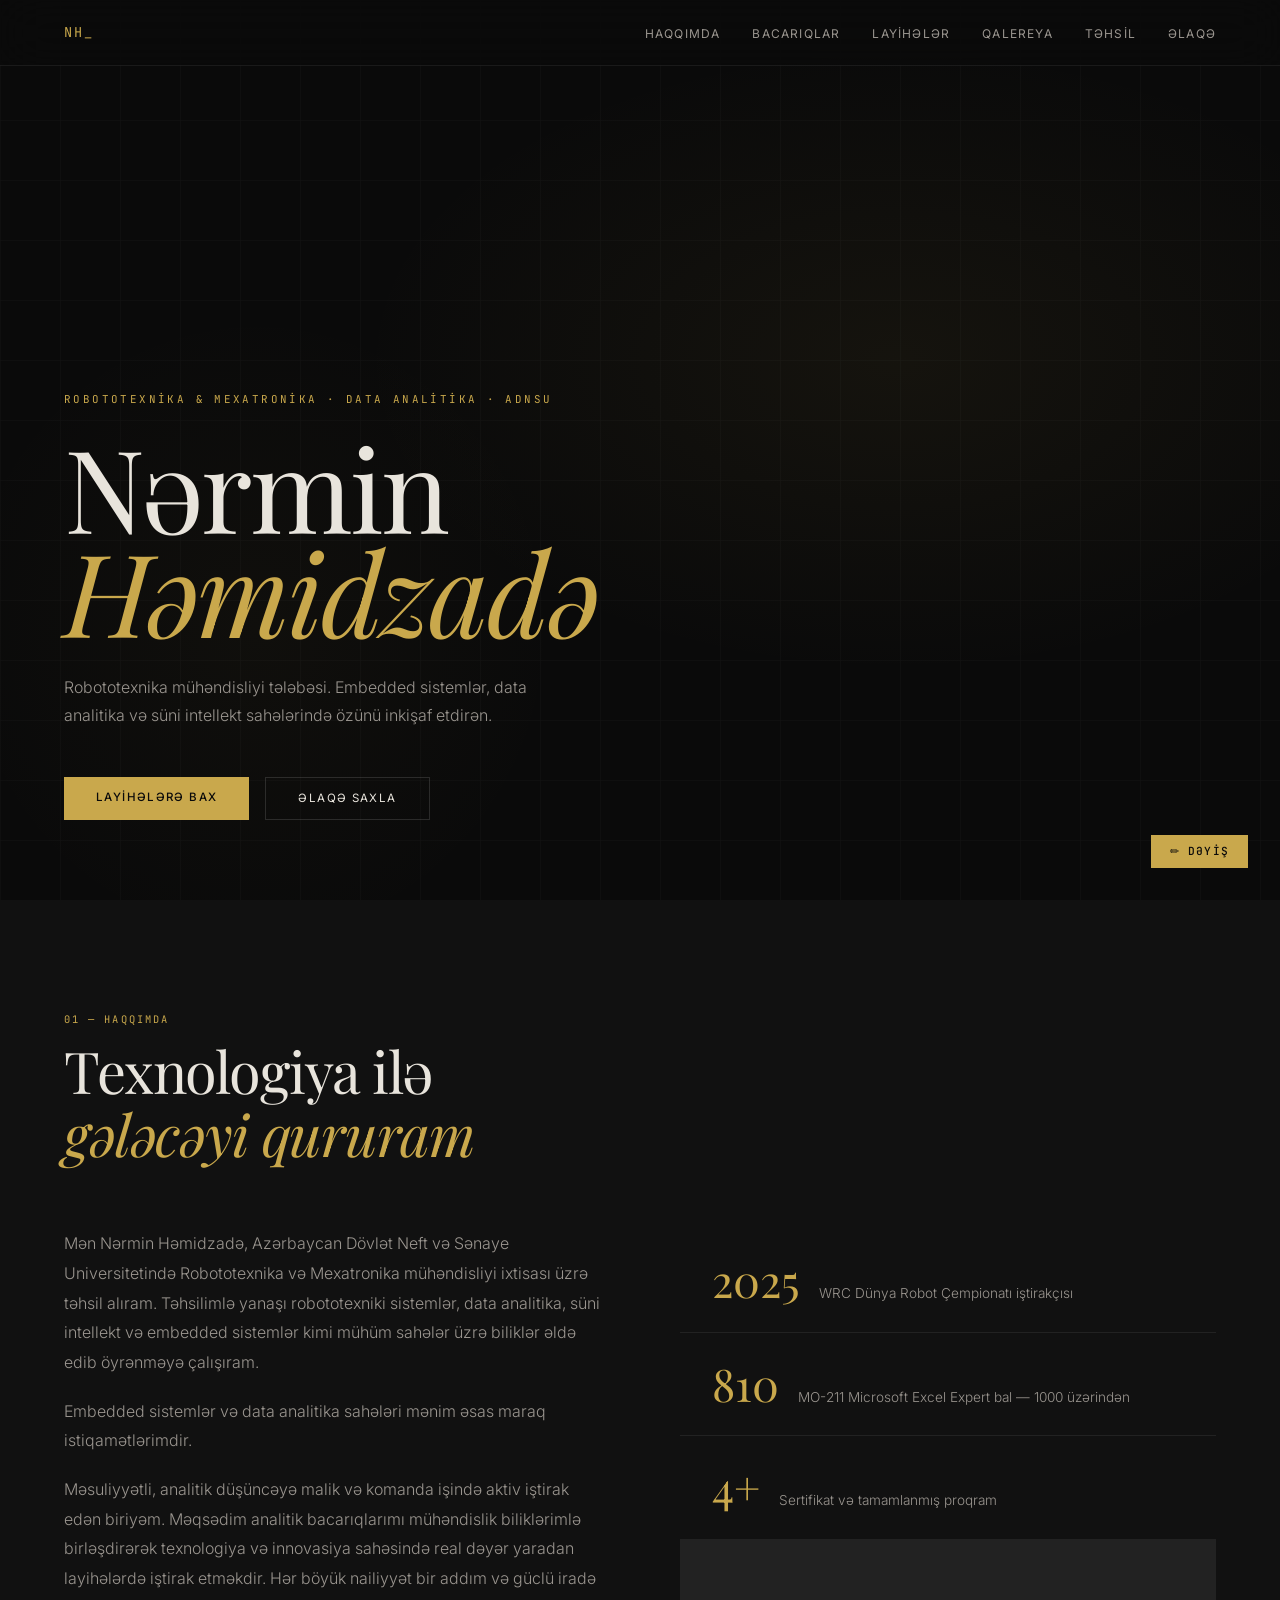
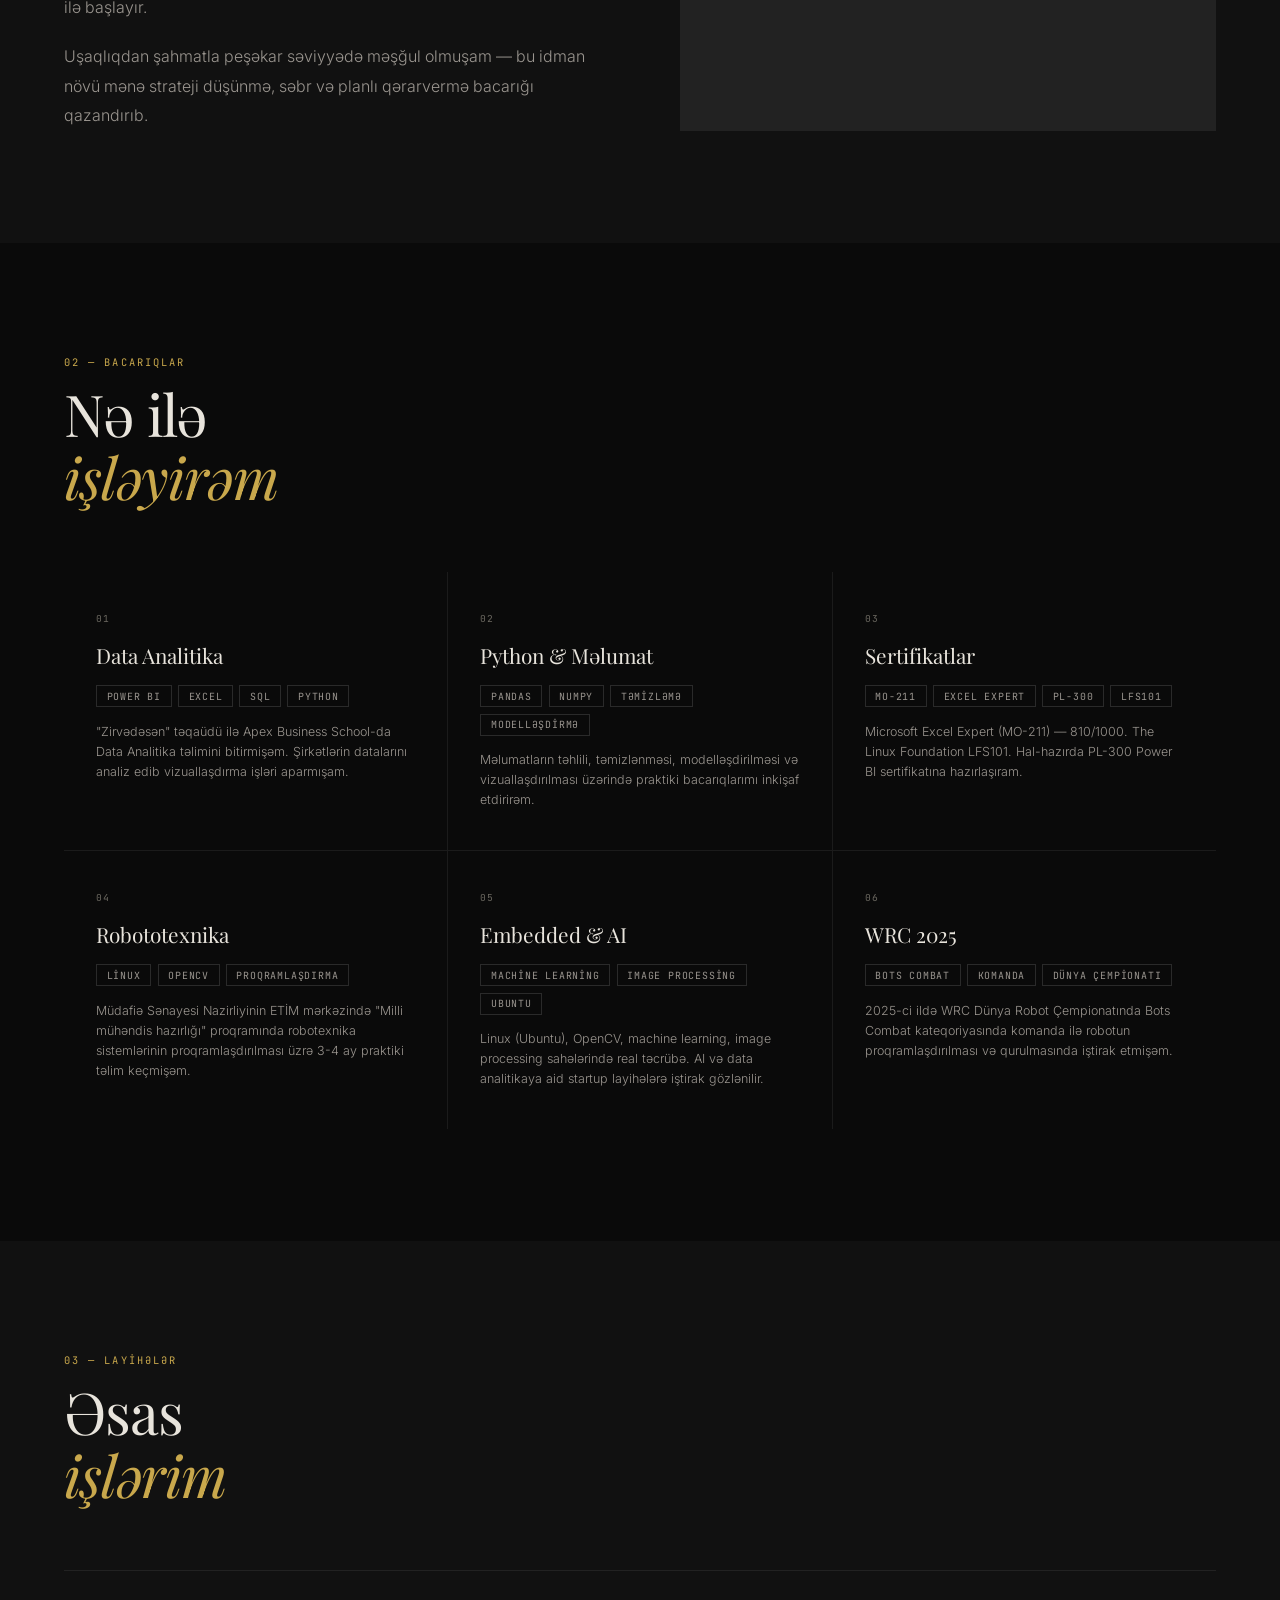
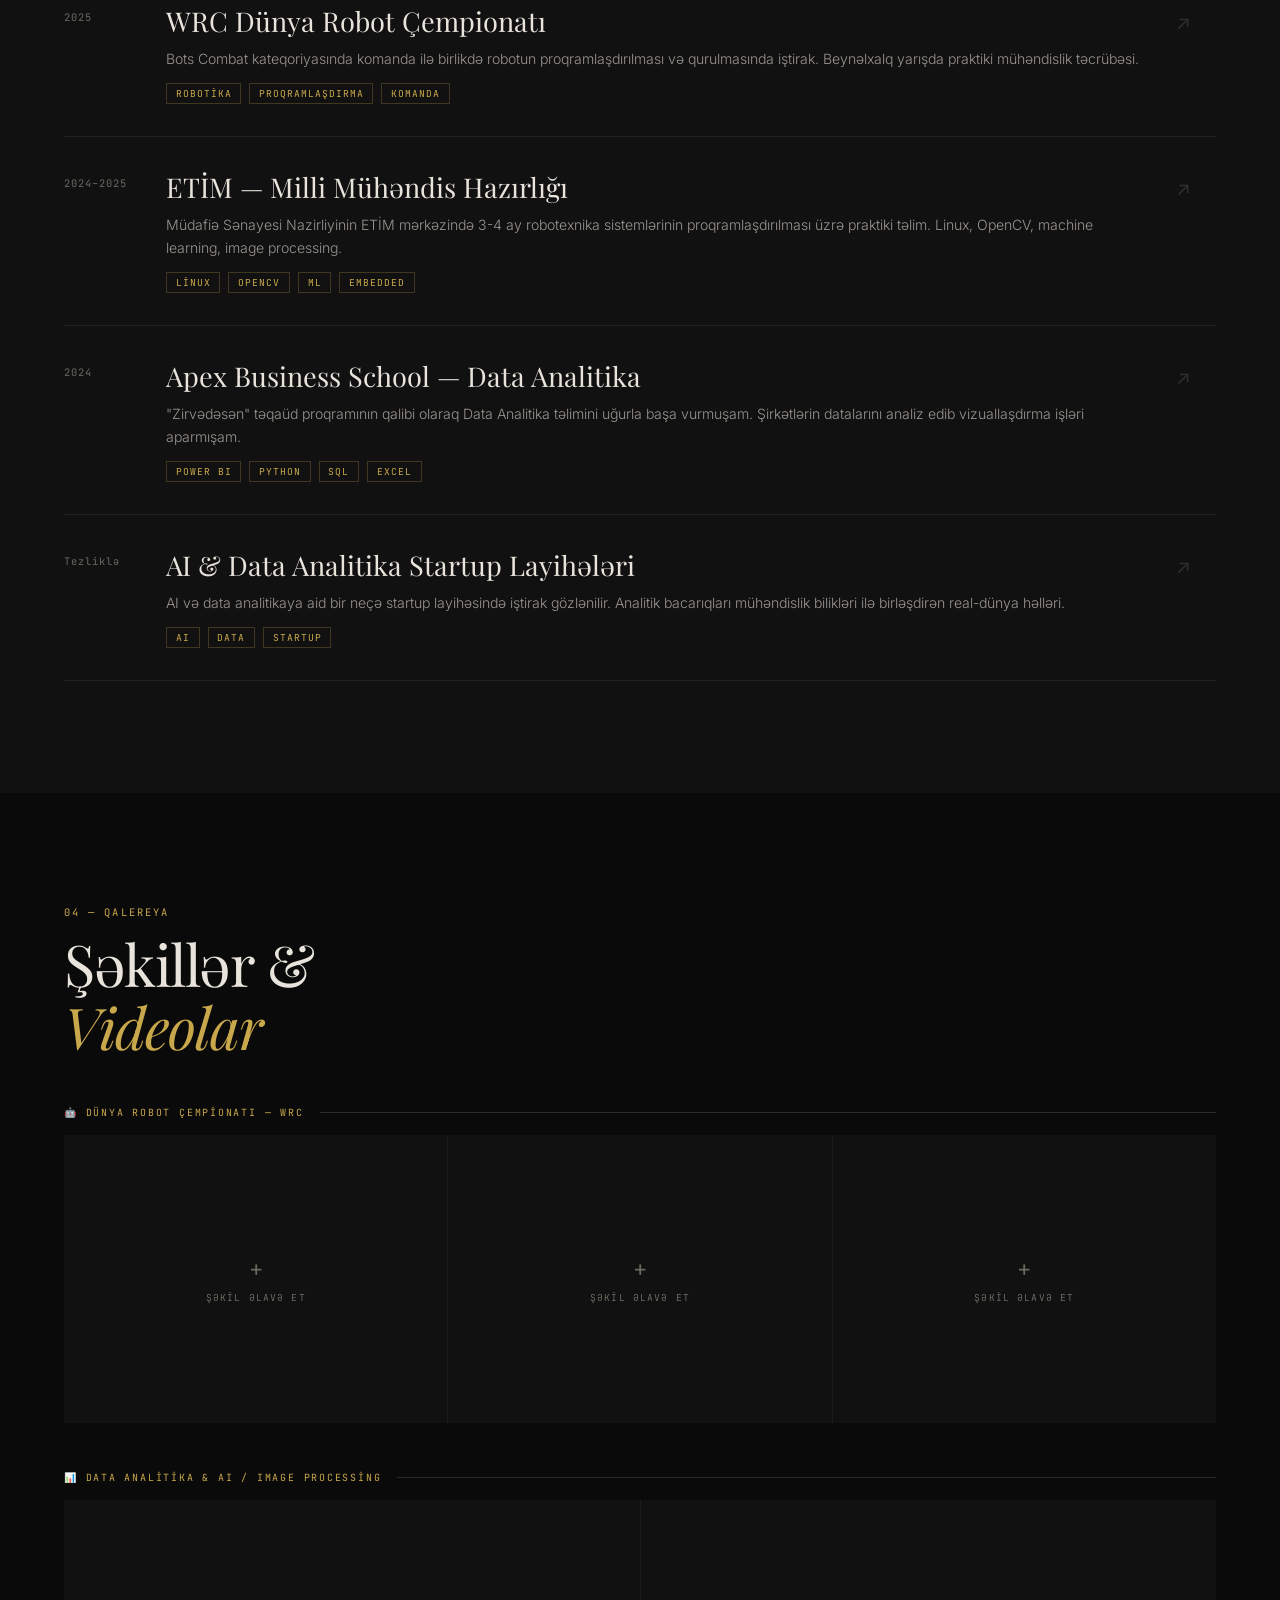
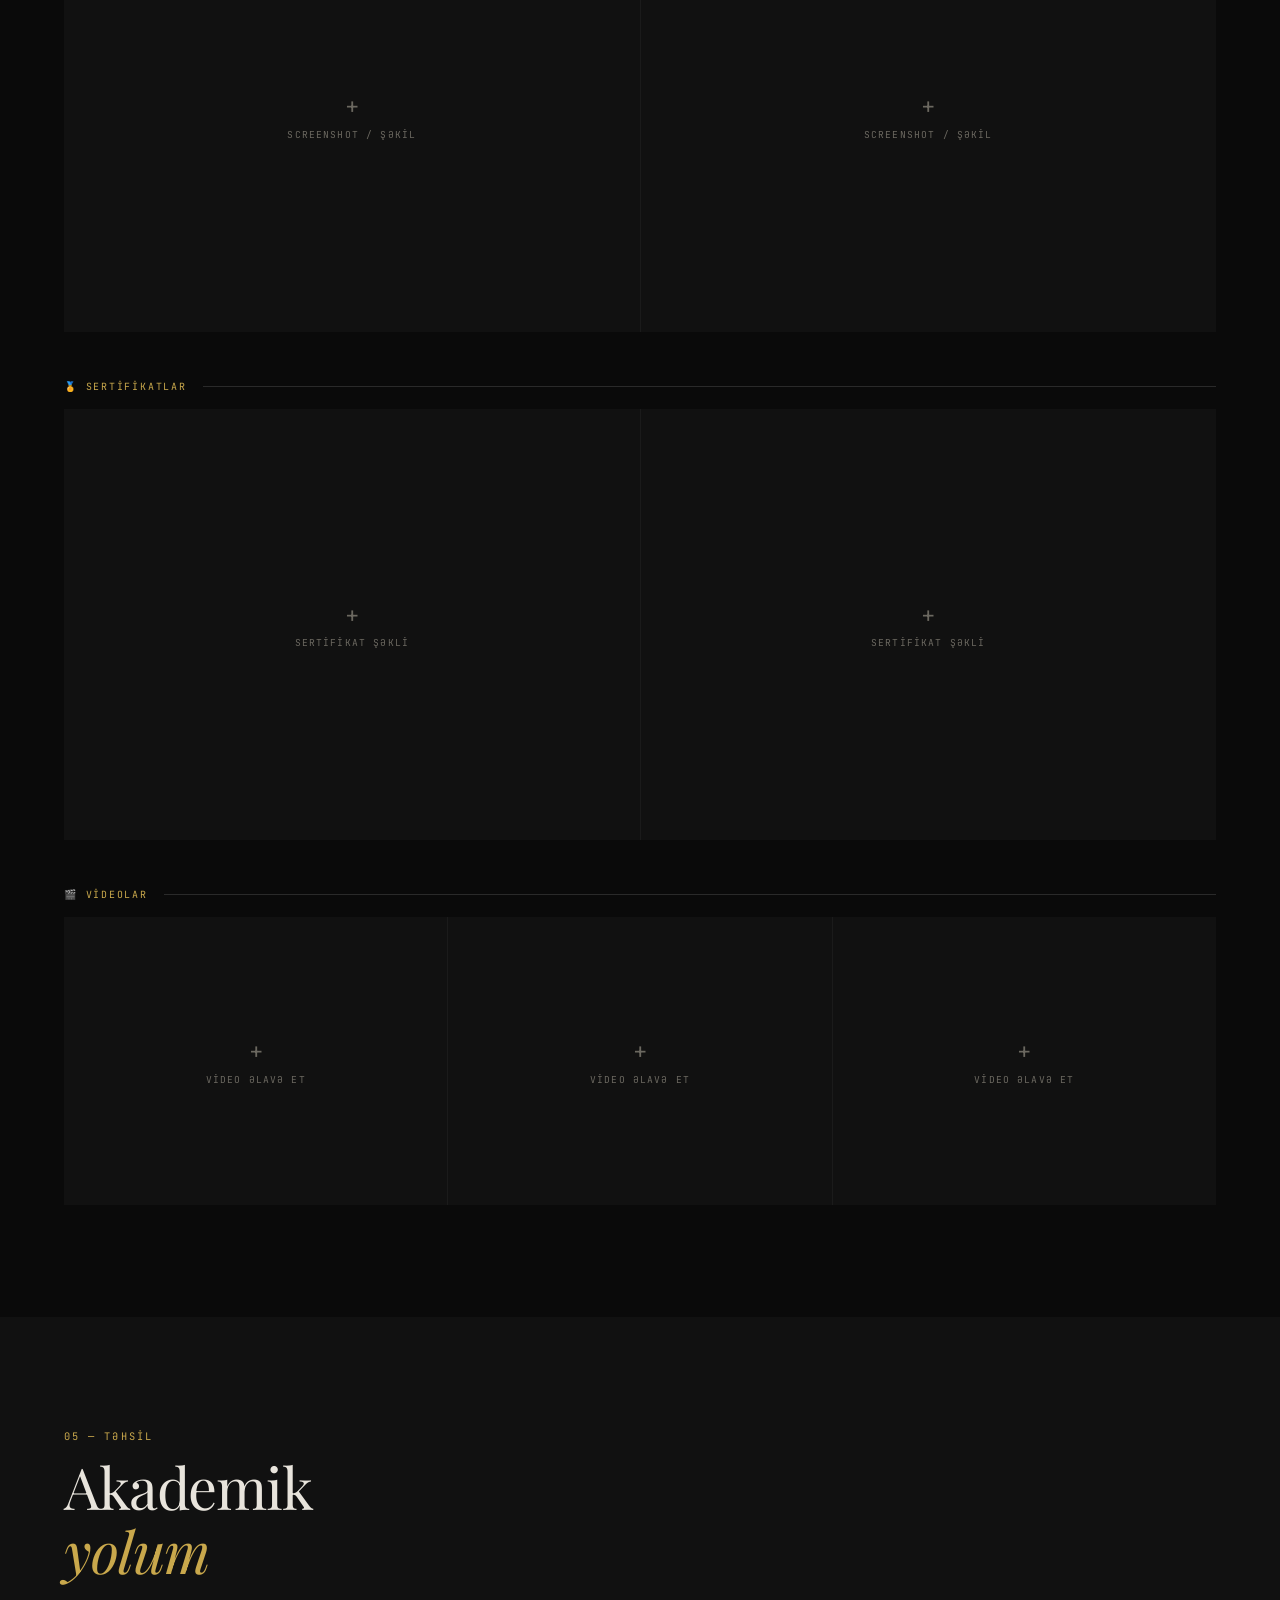
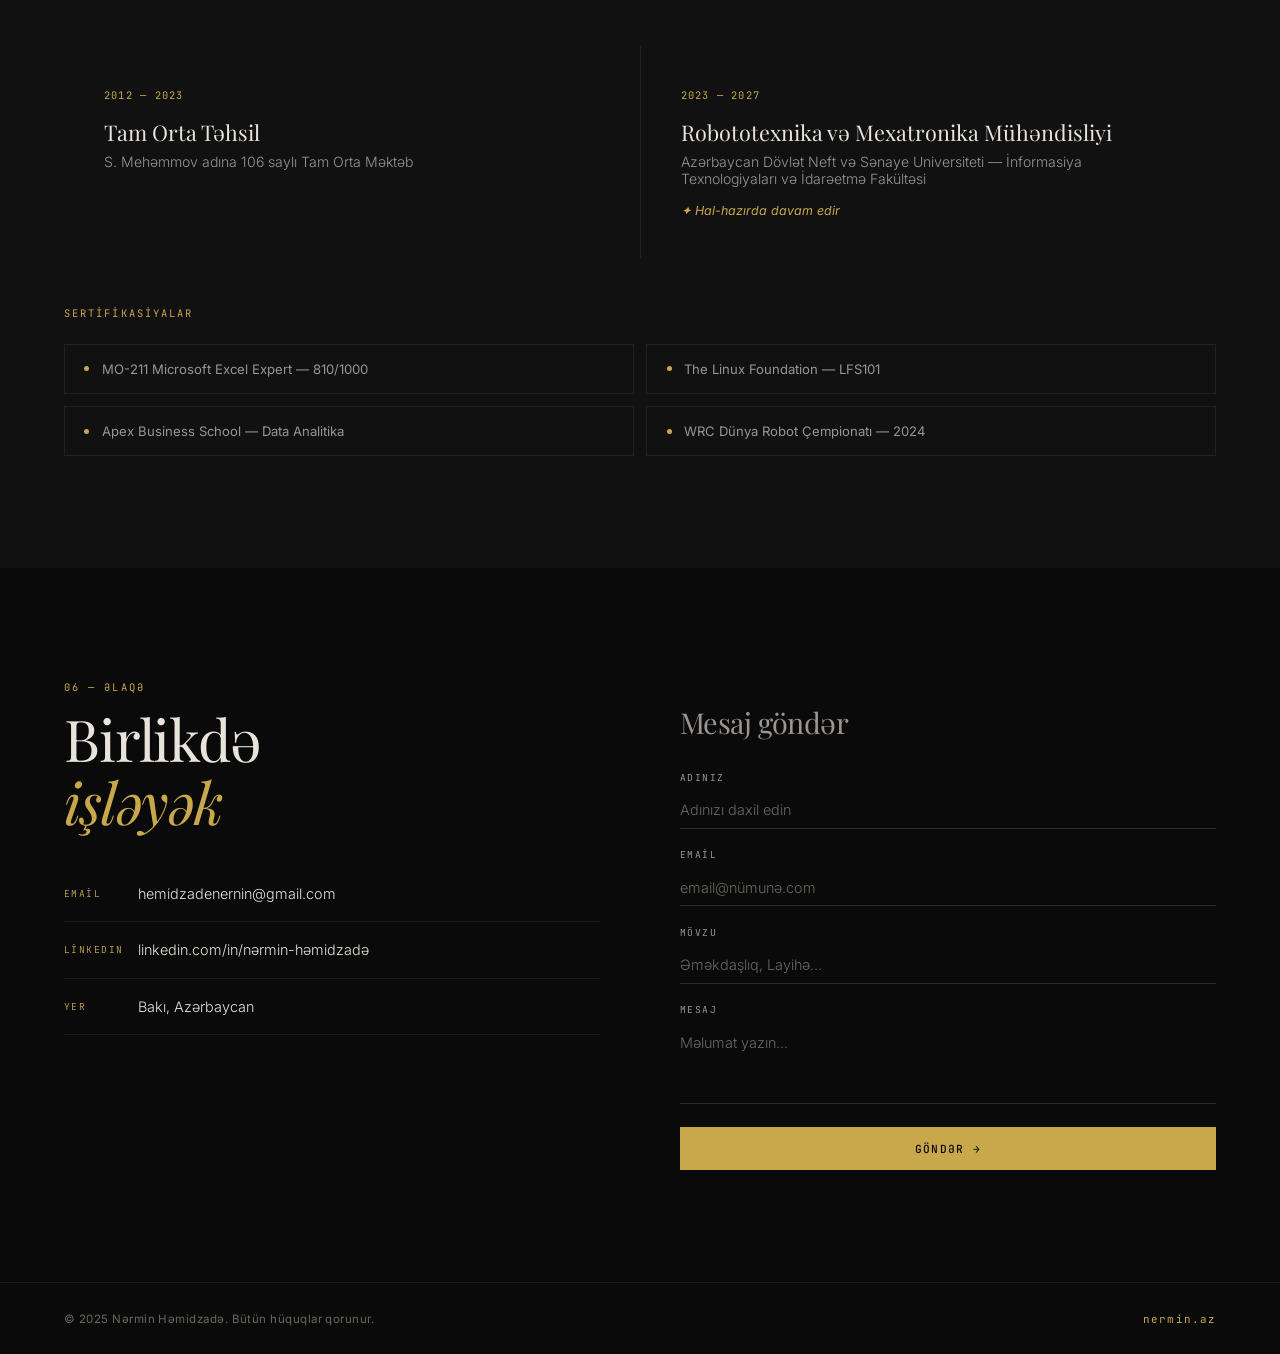
==== commit 510f8a25: "Add files via upload" ====
--- a/index.html
+++ b/index.html
@@ -172,19 +172,7 @@
       transition: border-color 0.3s, transform 0.2s;
     }
     .btn-outline:hover { border-color: var(--gold); color: var(--gold); transform: translateY(-2px); }
-    .hero-numbers {
-      position: absolute; right: 4rem; bottom: 5rem;
-      display: flex; gap: 3rem; z-index: 2;
-    }
-    .hnum { text-align: right; }
-    .hnum-val {
-      font-family: 'Playfair Display', serif;
-      font-size: 3rem; font-weight: 400; color: var(--gold); line-height: 1;
-    }
-    .hnum-label {
-      font-size: 0.65rem; letter-spacing: 0.12em;
-      text-transform: uppercase; color: var(--muted); margin-top: 0.3rem;
-    }
+
     @keyframes up {
       from { opacity: 0; transform: translateY(28px); }
       to { opacity: 1; transform: translateY(0); }
@@ -317,17 +305,28 @@
 
     /* GALLERY */
     #gallery { background: var(--bg0); }
-    .gallery-note {
-      font-size: 0.8rem; color: var(--muted);
-      font-family: 'JetBrains Mono', monospace;
-      margin-top: 0.6rem; letter-spacing: 0.05em;
-    }
+
+    /* Gallery category group */
+    .gal-category { margin-top: 3rem; }
+    .gal-cat-label {
+      font-family: 'JetBrains Mono', monospace;
+      font-size: 0.62rem; letter-spacing: 0.18em;
+      text-transform: uppercase; color: var(--gold);
+      margin-bottom: 1rem;
+      display: flex; align-items: center; gap: 1rem;
+    }
+    .gal-cat-label::after {
+      content: ''; flex: 1; height: 1px; background: var(--border2);
+    }
+
     .gal-grid {
-      margin-top: 2.5rem;
       display: grid;
       grid-template-columns: repeat(3, 1fr);
       gap: 1px; background: var(--border);
     }
+    .gal-grid.two-col { grid-template-columns: repeat(2, 1fr); }
+    .gal-grid.four-col { grid-template-columns: repeat(4, 1fr); }
+
     .gal-slot {
       background: var(--bg1);
       aspect-ratio: 4/3;
@@ -347,7 +346,7 @@
       font-family: 'JetBrains Mono', monospace;
       font-size: 0.6rem; letter-spacing: 0.12em;
       text-transform: uppercase; color: var(--muted);
-      text-align: center;
+      text-align: center; padding: 0 1rem;
     }
     .gal-slot img, .gal-slot video {
       position: absolute; inset: 0;
@@ -363,6 +362,25 @@
       z-index: 5; font-family: 'JetBrains Mono', monospace;
     }
     .gal-slot:hover .gal-rm { display: flex; }
+
+    /* lightbox */
+    .lightbox {
+      position: fixed; inset: 0; z-index: 999;
+      background: rgba(0,0,0,0.93);
+      display: none; align-items: center; justify-content: center;
+    }
+    .lightbox.open { display: flex; }
+    .lightbox img, .lightbox video {
+      max-width: 90vw; max-height: 90vh;
+      object-fit: contain;
+    }
+    .lb-close {
+      position: absolute; top: 1.5rem; right: 2rem;
+      font-size: 2rem; color: var(--muted2); cursor: pointer;
+      background: none; border: none;
+      transition: color 0.2s;
+    }
+    .lb-close:hover { color: var(--gold); }
 
     /* EDUCATION */
     #education { background: var(--bg1); }
@@ -461,17 +479,6 @@
     .fc { font-size: 0.72rem; color: var(--muted); letter-spacing: 0.04em; }
     .fd { font-family: 'JetBrains Mono', monospace; font-size: 0.68rem; color: var(--gold); letter-spacing: 0.1em; }
 
-    /* DOMAIN BANNER */
-    .dbanner {
-      background: var(--bg2);
-      border-bottom: 1px solid var(--border2);
-      padding: 0.55rem 4rem;
-      font-family: 'JetBrains Mono', monospace;
-      font-size: 0.65rem; letter-spacing: 0.08em;
-      color: var(--muted2); text-align: center;
-    }
-    .dbanner a { color: var(--gold); }
-
     /* REVEAL */
     .reveal { opacity: 0; transform: translateY(36px); transition: opacity 0.85s ease, transform 0.85s ease; }
     .reveal.on { opacity: 1; transform: none; }
@@ -481,30 +488,22 @@
       nav { padding: 1.2rem 2rem; }
       .nav-links { display: none; }
       .hero { padding: 0 2rem 4rem; }
-      .hero-numbers { display: none; }
       section { padding: 5rem 2rem; }
       .about-wrap, .edu-grid, #contact { grid-template-columns: 1fr; gap: 3rem; }
       .skills-wrap { grid-template-columns: 1fr 1fr; }
       .gal-grid { grid-template-columns: 1fr 1fr; }
+      .gal-grid.four-col { grid-template-columns: 1fr 1fr; }
       .cert-grid { grid-template-columns: 1fr; }
       footer { flex-direction: column; gap: 0.5rem; padding: 1.5rem 2rem; text-align: center; }
       .proj-item { grid-template-columns: 60px 1fr; }
       .proj-arr { display: none; }
-      .dbanner { padding: 0.55rem 2rem; }
     }
     @media (max-width: 560px) {
-      .skills-wrap, .gal-grid { grid-template-columns: 1fr; }
+      .skills-wrap, .gal-grid, .gal-grid.two-col, .gal-grid.four-col { grid-template-columns: 1fr; }
     }
   </style>
 </head>
 <body>
-
-  <!-- DOMAIN BANNER -->
-  <div class="dbanner">
-    🔗 Öz domeniniz: <a href="https://porkbun.com" target="_blank">Porkbun</a> &nbsp;·&nbsp;
-    <a href="https://pages.github.com" target="_blank">GitHub Pages</a> &nbsp;·&nbsp;
-    <a href="https://vercel.com" target="_blank">Vercel</a> — hamısı pulsuz host edir
-  </div>
 
   <!-- NAV -->
   <nav>
@@ -532,11 +531,6 @@
         <a href="#contact" class="btn-outline">Əlaqə saxla</a>
       </div>
     </div>
-    <div class="hero-numbers">
-      <div class="hnum"><div class="hnum-val">5+</div><div class="hnum-label">İl Təcrübə</div></div>
-      <div class="hnum"><div class="hnum-val">12+</div><div class="hnum-label">Layihə</div></div>
-      <div class="hnum"><div class="hnum-val">4</div><div class="hnum-label">Sertifikat</div></div>
-    </div>
   </div>
 
   <!-- ABOUT -->
@@ -553,9 +547,9 @@
         <p>Uşaqlıqdan şahmatla peşəkar səviyyədə məşğul olmuşam — bu idman növü mənə strateji düşünmə, səbr və planlı qərarvermə bacarığı qazandırıb.</p>
       </div>
       <div class="about-stats">
-        <div class="astat"><div class="astat-num">40%</div><div class="astat-text">Sənaye robotları ilə istehsal müddəti azaldıldı</div></div>
-        <div class="astat"><div class="astat-num">35%</div><div class="astat-text">Data platforması ilə qərar sürəti artırıldı</div></div>
-        <div class="astat"><div class="astat-num">100%</div><div class="astat-text">GPS-siz drone naviqasiyası dəqiqliyi</div></div>
+        <div class="astat"><div class="astat-num">2025</div><div class="astat-text">WRC Dünya Robot Çempionatı iştirakçısı</div></div>
+        <div class="astat"><div class="astat-num">810</div><div class="astat-text">MO-211 Microsoft Excel Expert bal — 1000 üzərindən</div></div>
+        <div class="astat"><div class="astat-num">4+</div><div class="astat-text">Sertifikat və tamamlanmış proqram</div></div>
       </div>
     </div>
   </section>
@@ -639,9 +633,31 @@
     <div class="reveal">
       <p class="sec-label">04 — Qalereya</p>
       <h2 class="sec-title">Şəkillər &<br><em>Videolar</em></h2>
-      <p class="gallery-note">[ şəkil / video əlavə etmək üçün klikləyin ]</p>
-    </div>
-    <div class="gal-grid reveal" id="gal-grid"></div>
+    </div>
+
+    <!-- GROUP 1: WRC Robot Çempionatı -->
+    <div class="gal-category reveal">
+      <div class="gal-cat-label">🤖 Dünya Robot Çempionatı — WRC</div>
+      <div class="gal-grid" id="gal-wrc"></div>
+    </div>
+
+    <!-- GROUP 2: Data & AI -->
+    <div class="gal-category reveal">
+      <div class="gal-cat-label">📊 Data Analitika & AI / Image Processing</div>
+      <div class="gal-grid two-col" id="gal-data"></div>
+    </div>
+
+    <!-- GROUP 3: Sertifikatlar -->
+    <div class="gal-category reveal">
+      <div class="gal-cat-label">🏅 Sertifikatlar</div>
+      <div class="gal-grid two-col" id="gal-certs"></div>
+    </div>
+
+    <!-- GROUP 4: Videolar -->
+    <div class="gal-category reveal">
+      <div class="gal-cat-label">🎬 Videolar</div>
+      <div class="gal-grid" id="gal-videos"></div>
+    </div>
   </section>
 
   <!-- EDUCATION -->
@@ -669,7 +685,7 @@
         <div class="cert-item"><div class="cert-dot"></div>MO-211 Microsoft Excel Expert — 810/1000</div>
         <div class="cert-item"><div class="cert-dot"></div>The Linux Foundation — LFS101</div>
         <div class="cert-item"><div class="cert-dot"></div>Apex Business School — Data Analitika</div>
-        <div class="cert-item"><div class="cert-dot"></div>PL-300 Power BI — hazırlaşma davam edir</div>
+        <div class="cert-item"><div class="cert-dot"></div>WRC Dünya Robot Çempionatı — 2024</div>
       </div>
     </div>
   </section>
@@ -704,6 +720,12 @@
     <div class="fd">nermin.az</div>
   </footer>
 
+  <!-- LIGHTBOX -->
+  <div class="lightbox" id="lightbox" onclick="closeLightbox()">
+    <button class="lb-close" onclick="closeLightbox()">✕</button>
+    <div id="lb-content"></div>
+  </div>
+
   <!-- EDIT PANEL -->
   <div class="edit-toggle">
     <div class="edit-panel" id="editPanel">
@@ -742,44 +764,89 @@
   </div>
 
   <script>
-    // scroll reveal
+    // ── Scroll reveal ──
     const revs = document.querySelectorAll('.reveal');
-    const obs = new IntersectionObserver(es => es.forEach(e => { if(e.isIntersecting) e.target.classList.add('on'); }), {threshold:0.08});
+    const obs = new IntersectionObserver(es => es.forEach(e => { if(e.isIntersecting) e.target.classList.add('on'); }), {threshold:0.05});
     revs.forEach(r => obs.observe(r));
 
-    // gallery
-    const galGrid = document.getElementById('gal-grid');
-    for(let i=0; i<6; i++) {
-      const s = document.createElement('div'); s.className='gal-slot';
-      s.innerHTML=`<input type="file" accept="image/*,video/*" onchange="loadMedia(this,${i})">
-        <div class="gal-plus">+</div>
-        <div class="gal-txt">Şəkil / Video</div>
-        <button class="gal-rm" onclick="removeMedia(this,${i})">✕</button>`;
-      galGrid.appendChild(s);
-    }
-    function loadMedia(inp,idx) {
-      const f=inp.files[0]; if(!f) return;
-      const s=galGrid.children[idx];
-      s.querySelectorAll('img,video').forEach(el=>el.remove());
-      s.querySelector('.gal-plus').style.display='none';
-      s.querySelector('.gal-txt').style.display='none';
-      const url=URL.createObjectURL(f);
-      if(f.type.startsWith('video')) {
-        const v=document.createElement('video');
-        v.src=url; v.autoplay=true; v.muted=true; v.loop=true; v.playsInline=true; s.appendChild(v);
+    // ── Gallery builder ──
+    // slot configs: { gridId, count, label, accept }
+    const galGroups = [
+      { id: 'gal-wrc',    count: 3, label: 'Şəkil əlavə et', accept: 'image/*' },
+      { id: 'gal-data',   count: 2, label: 'Screenshot / Şəkil', accept: 'image/*' },
+      { id: 'gal-certs',  count: 2, label: 'Sertifikat şəkli', accept: 'image/*' },
+      { id: 'gal-videos', count: 3, label: 'Video əlavə et', accept: 'video/*' },
+    ];
+
+    galGroups.forEach(group => {
+      const grid = document.getElementById(group.id);
+      for(let i = 0; i < group.count; i++) {
+        const slotId = group.id + '-' + i;
+        const s = document.createElement('div');
+        s.className = 'gal-slot';
+        s.id = slotId;
+        s.innerHTML = `
+          <input type="file" accept="${group.accept}" onchange="loadMedia(this,'${slotId}')">
+          <div class="gal-plus">+</div>
+          <div class="gal-txt">${group.label}</div>
+          <button class="gal-rm" onclick="removeMedia(event,'${slotId}')">✕</button>`;
+        grid.appendChild(s);
+      }
+    });
+
+    function loadMedia(inp, slotId) {
+      const f = inp.files[0]; if (!f) return;
+      const s = document.getElementById(slotId);
+      s.querySelectorAll('img,video').forEach(el => el.remove());
+      s.querySelector('.gal-plus').style.display = 'none';
+      s.querySelector('.gal-txt').style.display = 'none';
+      const url = URL.createObjectURL(f);
+      if (f.type.startsWith('video')) {
+        const v = document.createElement('video');
+        v.src = url; v.autoplay = true; v.muted = true; v.loop = true; v.playsInline = true;
+        v.style.cssText = 'position:absolute;inset:0;width:100%;height:100%;object-fit:cover;';
+        s.appendChild(v);
+        // click to open lightbox for video
+        v.addEventListener('click', e => { e.stopPropagation(); openLightbox('video', url); });
       } else {
-        const img=document.createElement('img'); img.src=url; s.appendChild(img);
+        const img = document.createElement('img');
+        img.src = url;
+        img.style.cssText = 'position:absolute;inset:0;width:100%;height:100%;object-fit:cover;cursor:zoom-in;';
+        s.appendChild(img);
+        img.addEventListener('click', e => { e.stopPropagation(); openLightbox('img', url); });
       }
     }
-    function removeMedia(btn,idx) {
-      const s=galGrid.children[idx];
-      s.querySelectorAll('img,video').forEach(el=>el.remove());
-      s.querySelector('.gal-plus').style.display='';
-      s.querySelector('.gal-txt').style.display='';
-      s.querySelector('input[type="file"]').value='';
-    }
-
-    // edit panel
+
+    function removeMedia(e, slotId) {
+      e.stopPropagation();
+      const s = document.getElementById(slotId);
+      s.querySelectorAll('img,video').forEach(el => el.remove());
+      s.querySelector('.gal-plus').style.display = '';
+      s.querySelector('.gal-txt').style.display = '';
+      s.querySelector('input[type="file"]').value = '';
+    }
+
+    // ── Lightbox ──
+    function openLightbox(type, src) {
+      const lb = document.getElementById('lightbox');
+      const lbc = document.getElementById('lb-content');
+      lbc.innerHTML = '';
+      if (type === 'img') {
+        const img = document.createElement('img'); img.src = src; lbc.appendChild(img);
+      } else {
+        const v = document.createElement('video');
+        v.src = src; v.controls = true; v.autoplay = true; v.style.maxWidth='90vw'; v.style.maxHeight='85vh';
+        lbc.appendChild(v);
+      }
+      lb.classList.add('open');
+    }
+    function closeLightbox() {
+      document.getElementById('lightbox').classList.remove('open');
+      document.getElementById('lb-content').innerHTML = '';
+    }
+    document.addEventListener('keydown', e => { if(e.key==='Escape') closeLightbox(); });
+
+    // ── Edit panel ──
     function toggleEdit() {
       document.getElementById('editPanel').classList.toggle('open');
     }
@@ -791,18 +858,18 @@
       const email = document.getElementById('e-email').value;
       const linkedin = document.getElementById('e-linkedin').value;
 
-      document.getElementById('h-name').innerHTML = name.includes(' ') ?
-        name.split(' ').map((w,i) => i===name.split(' ').length-1 ? `<span>${w}</span>` : w).join('<br>') :
-        `<span>${name}</span>`;
+      const parts = name.trim().split(' ');
+      const last = parts.pop();
+      document.getElementById('h-name').innerHTML = parts.join(' ') + (parts.length ? '<br>' : '') + `<span>${last}</span>`;
       document.getElementById('h-label').textContent = label;
       document.getElementById('h-bio').textContent = bio;
-      document.getElementById('about-text').innerHTML = about.split('\n\n').map(p=>`<p>${p}</p>`).join('');
+      document.getElementById('about-text').innerHTML = about.split('\n\n').map(p => `<p>${p}</p>`).join('');
 
       document.querySelectorAll('.ci-item').forEach(el => {
         const lbl = el.querySelector('.ci-label');
         if (!lbl) return;
-        if (lbl.textContent === 'Email') { el.href='mailto:'+email; el.lastChild.textContent=email; }
-        if (lbl.textContent === 'LinkedIn') { el.lastChild.textContent=linkedin; }
+        if (lbl.textContent === 'Email') { el.href = 'mailto:' + email; el.lastChild.textContent = email; }
+        if (lbl.textContent === 'LinkedIn') { el.lastChild.textContent = linkedin; }
       });
 
       document.getElementById('editPanel').classList.remove('open');
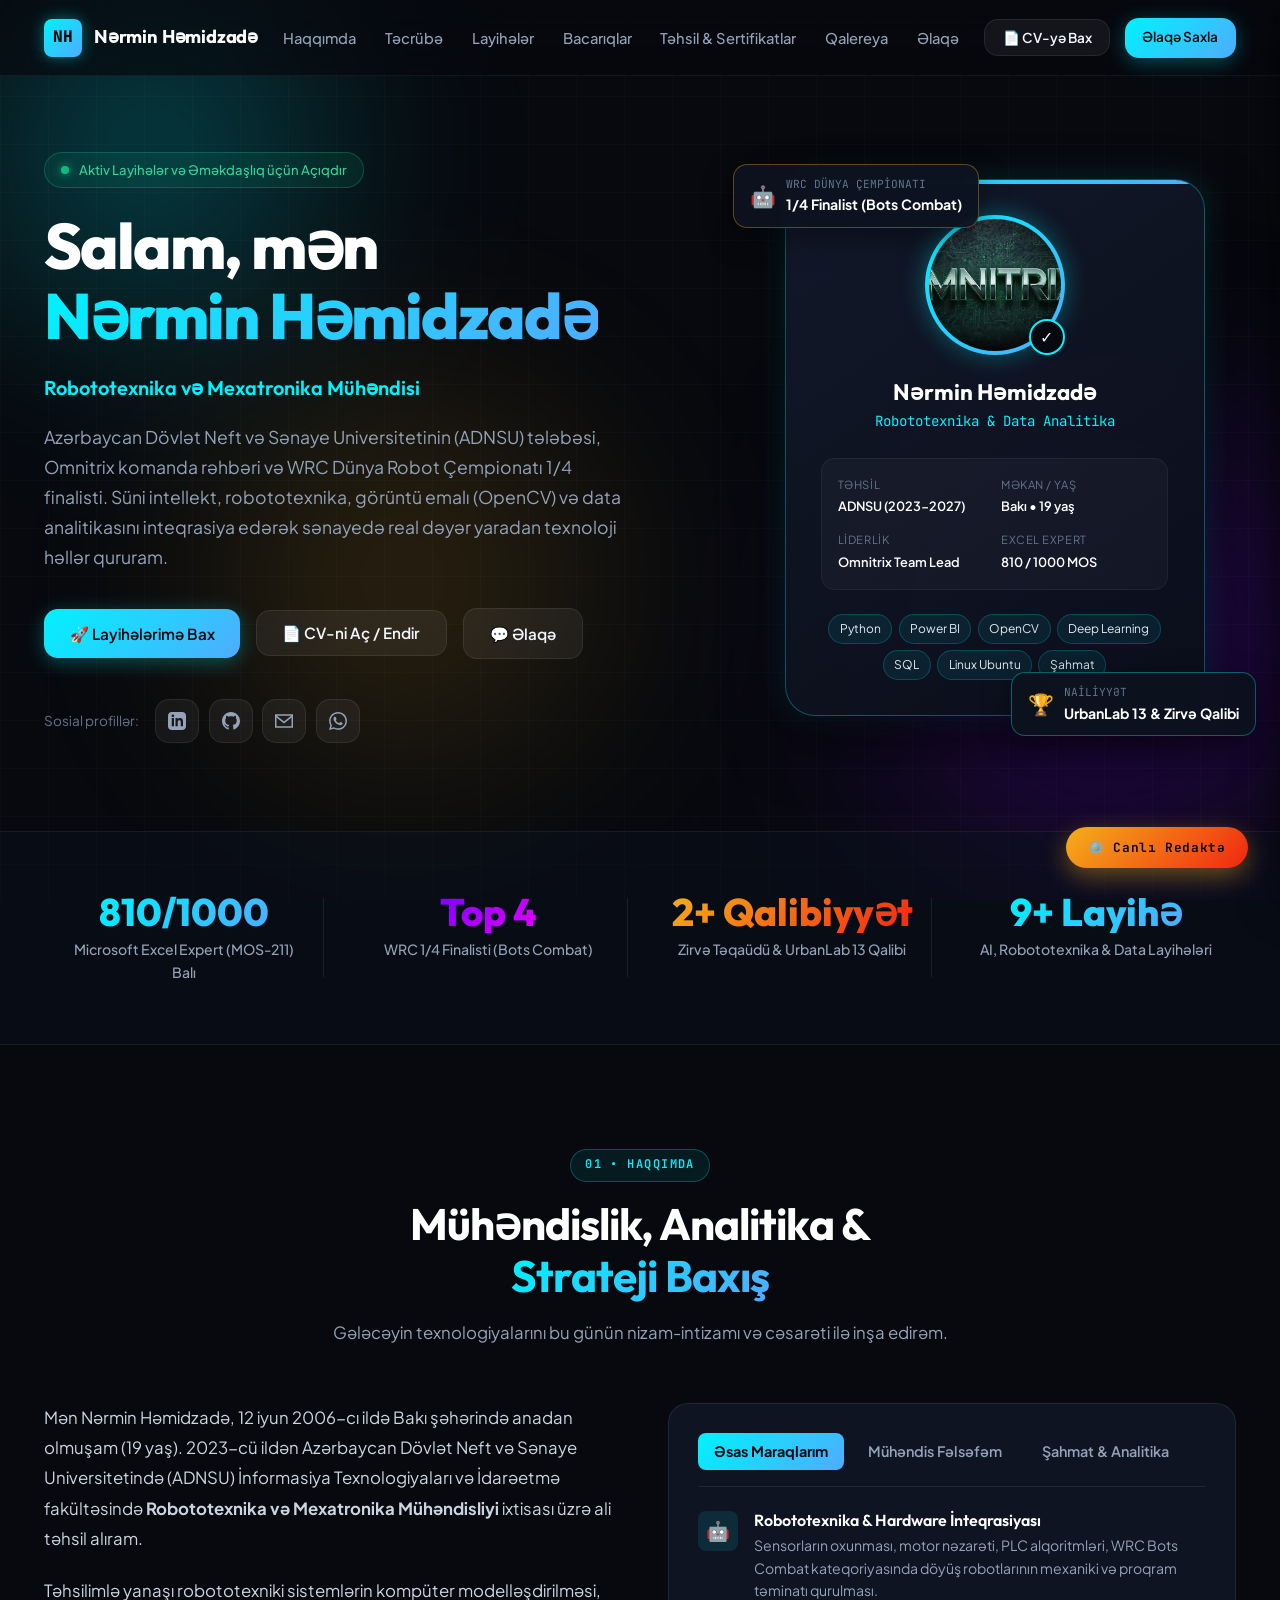
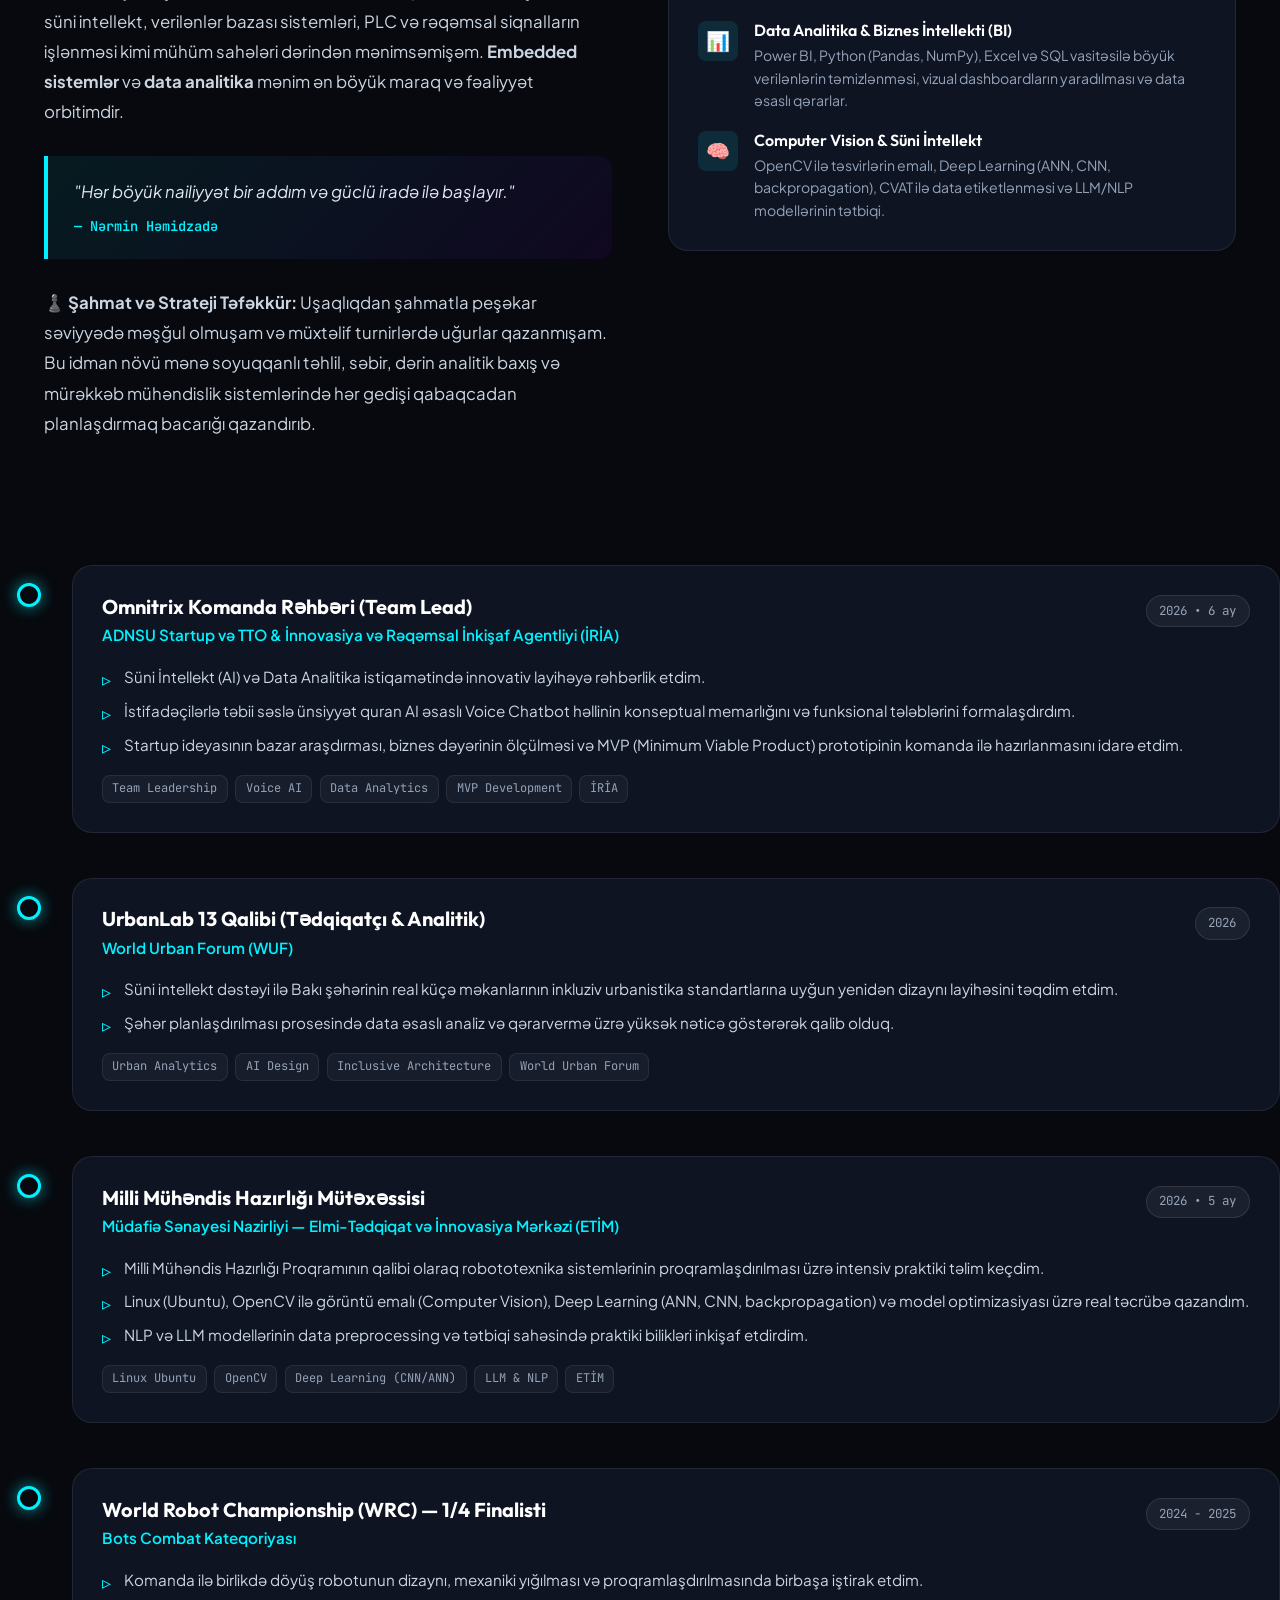
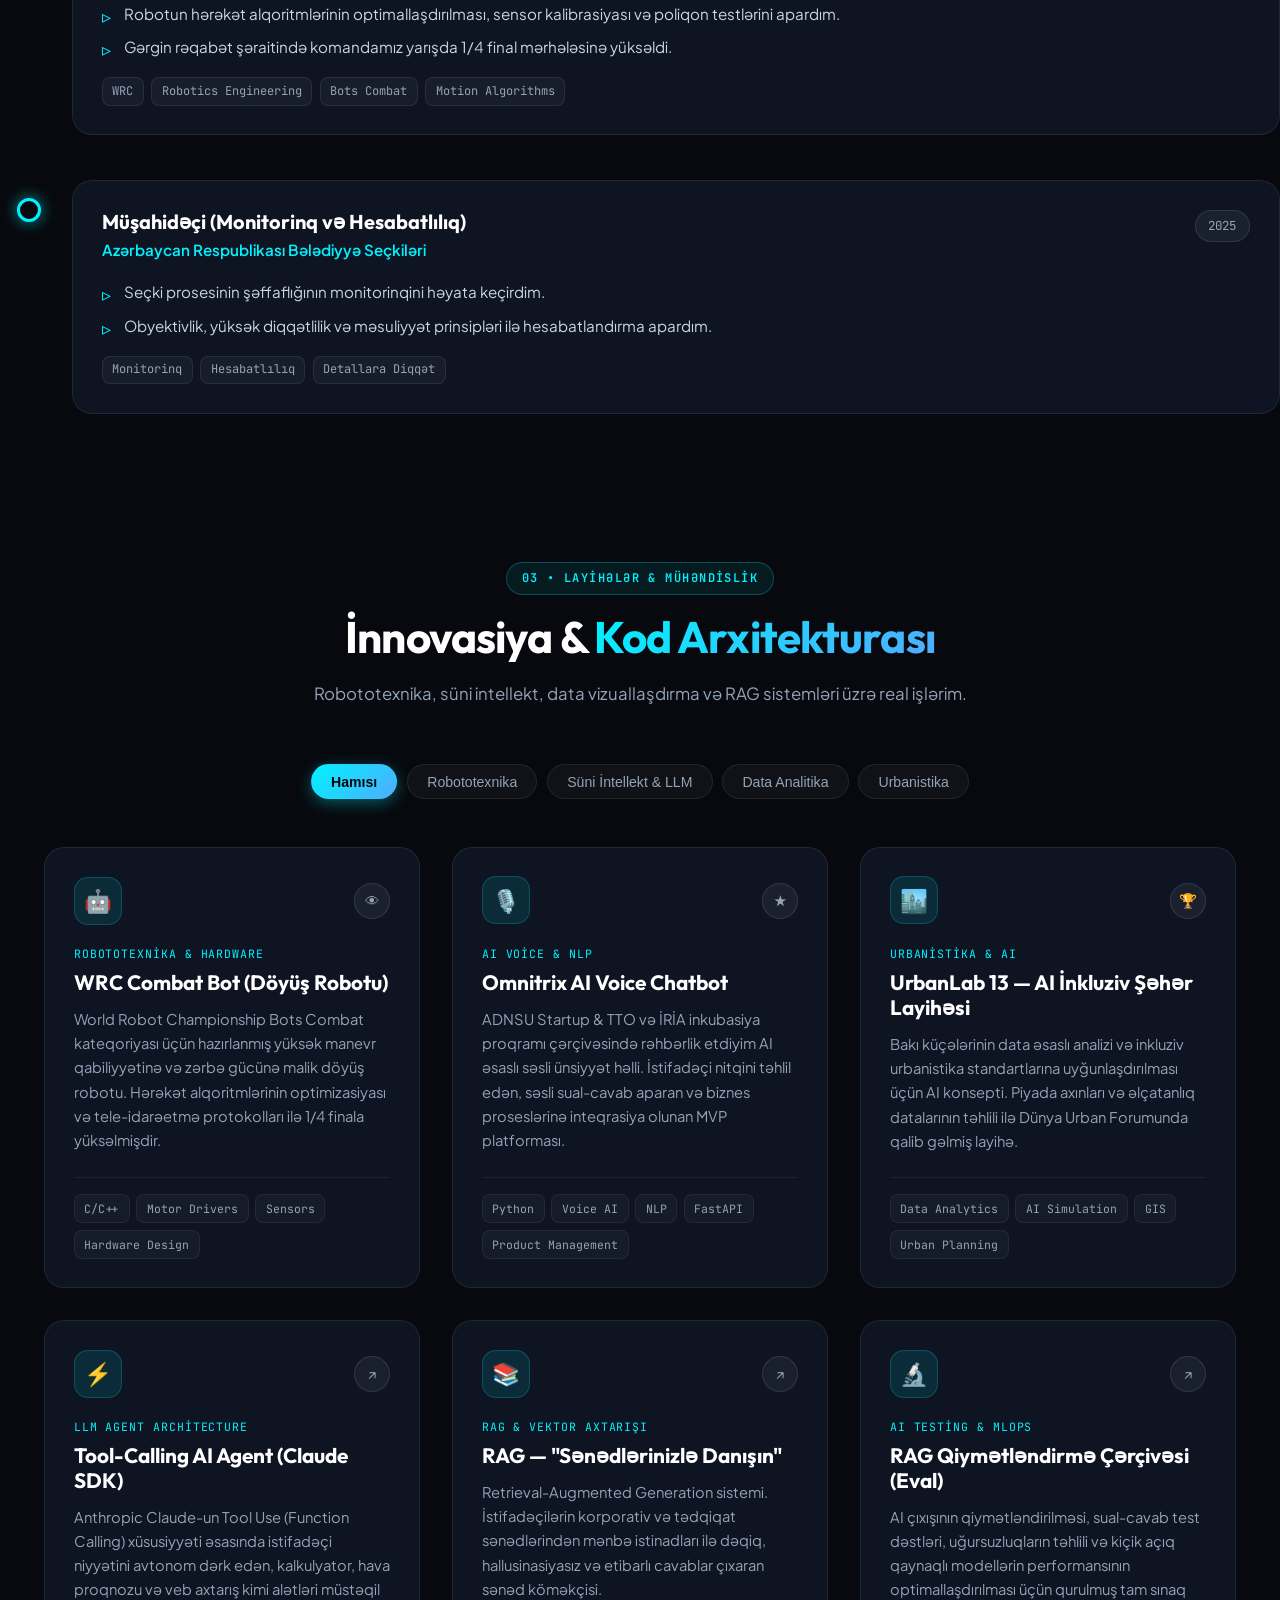
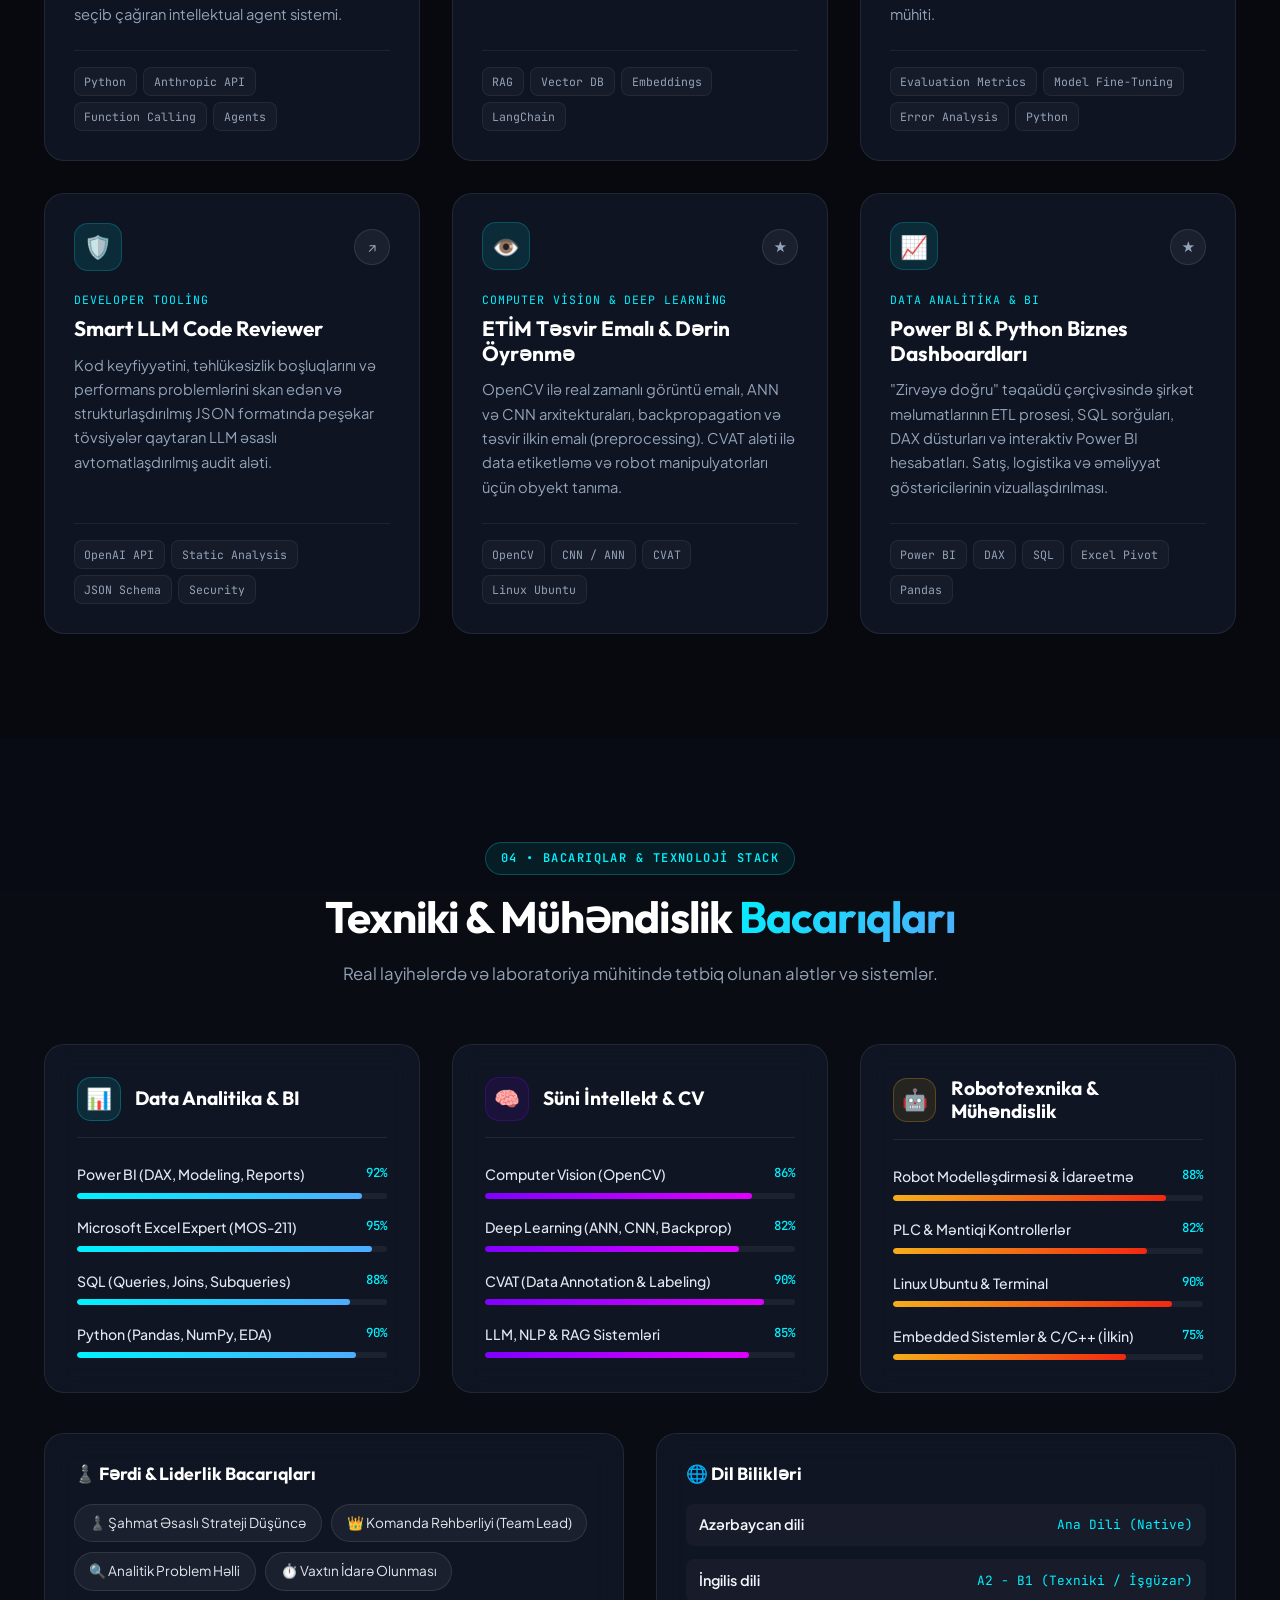
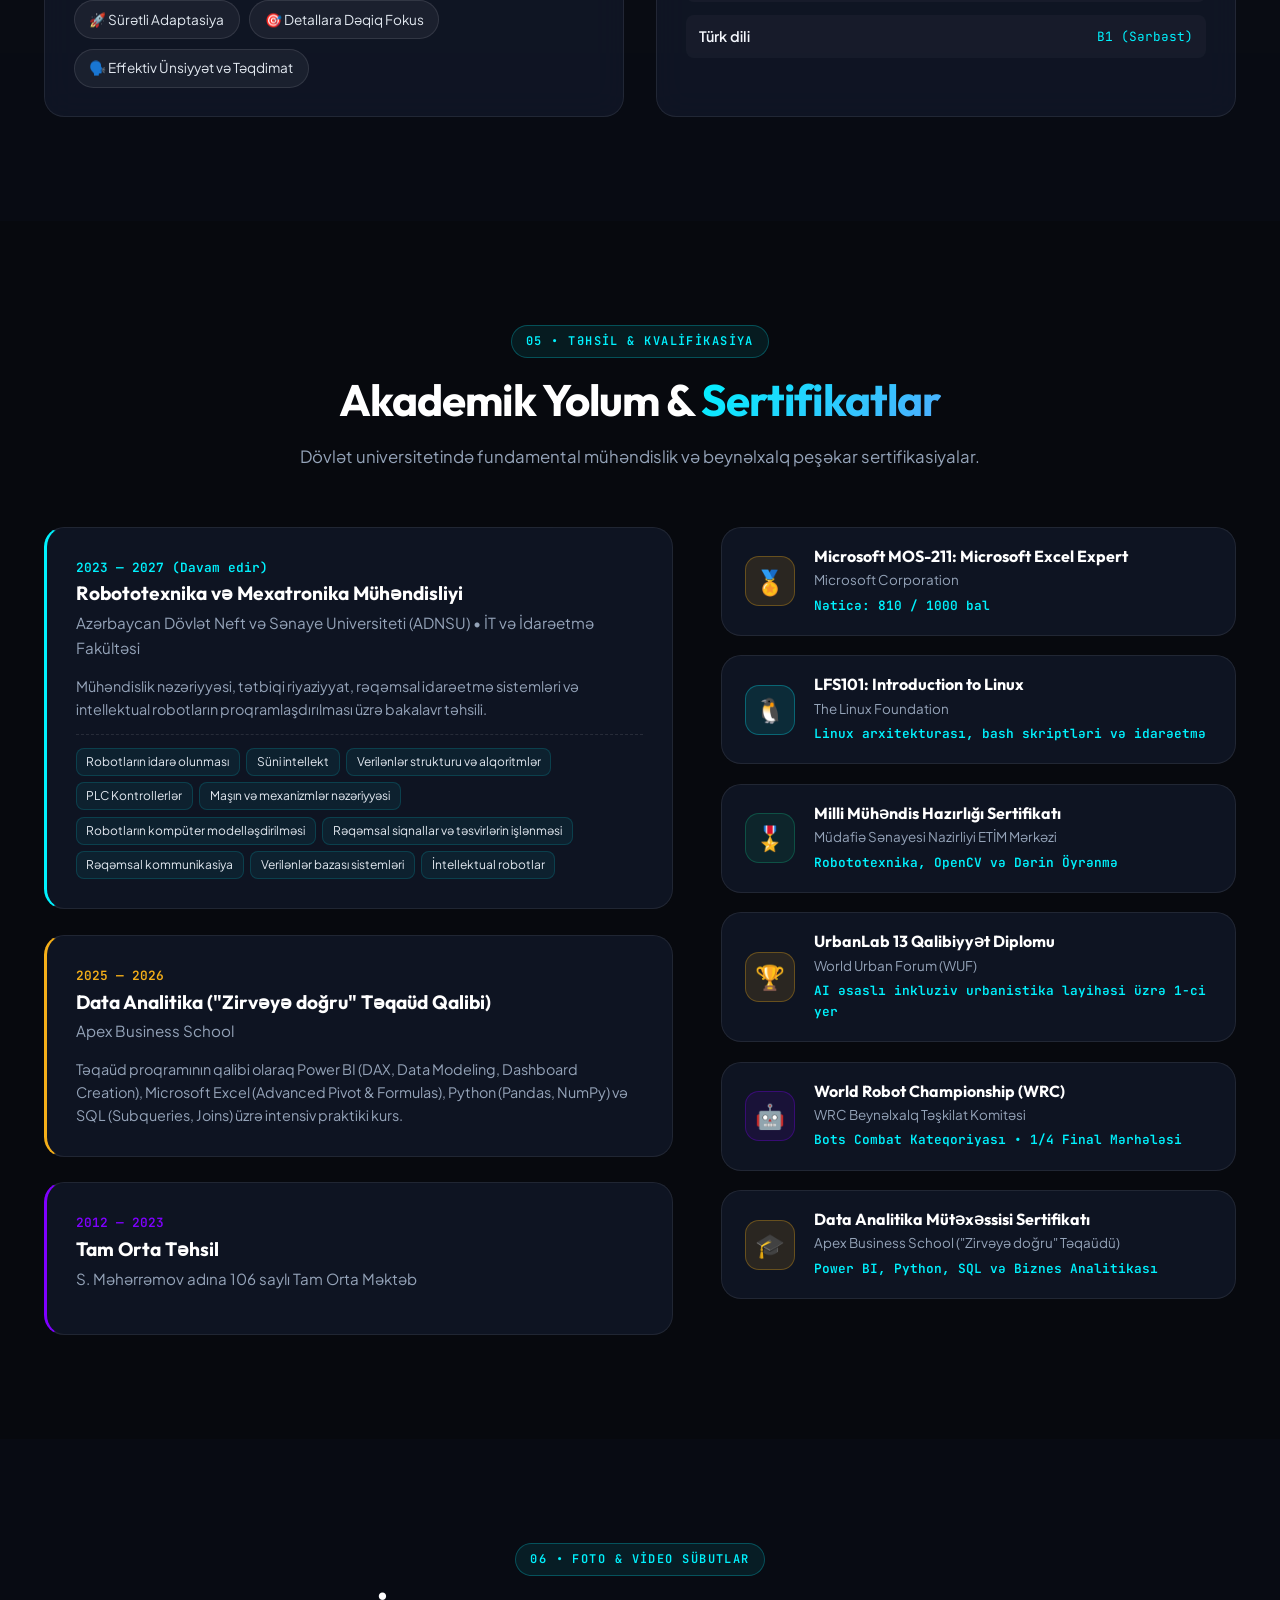
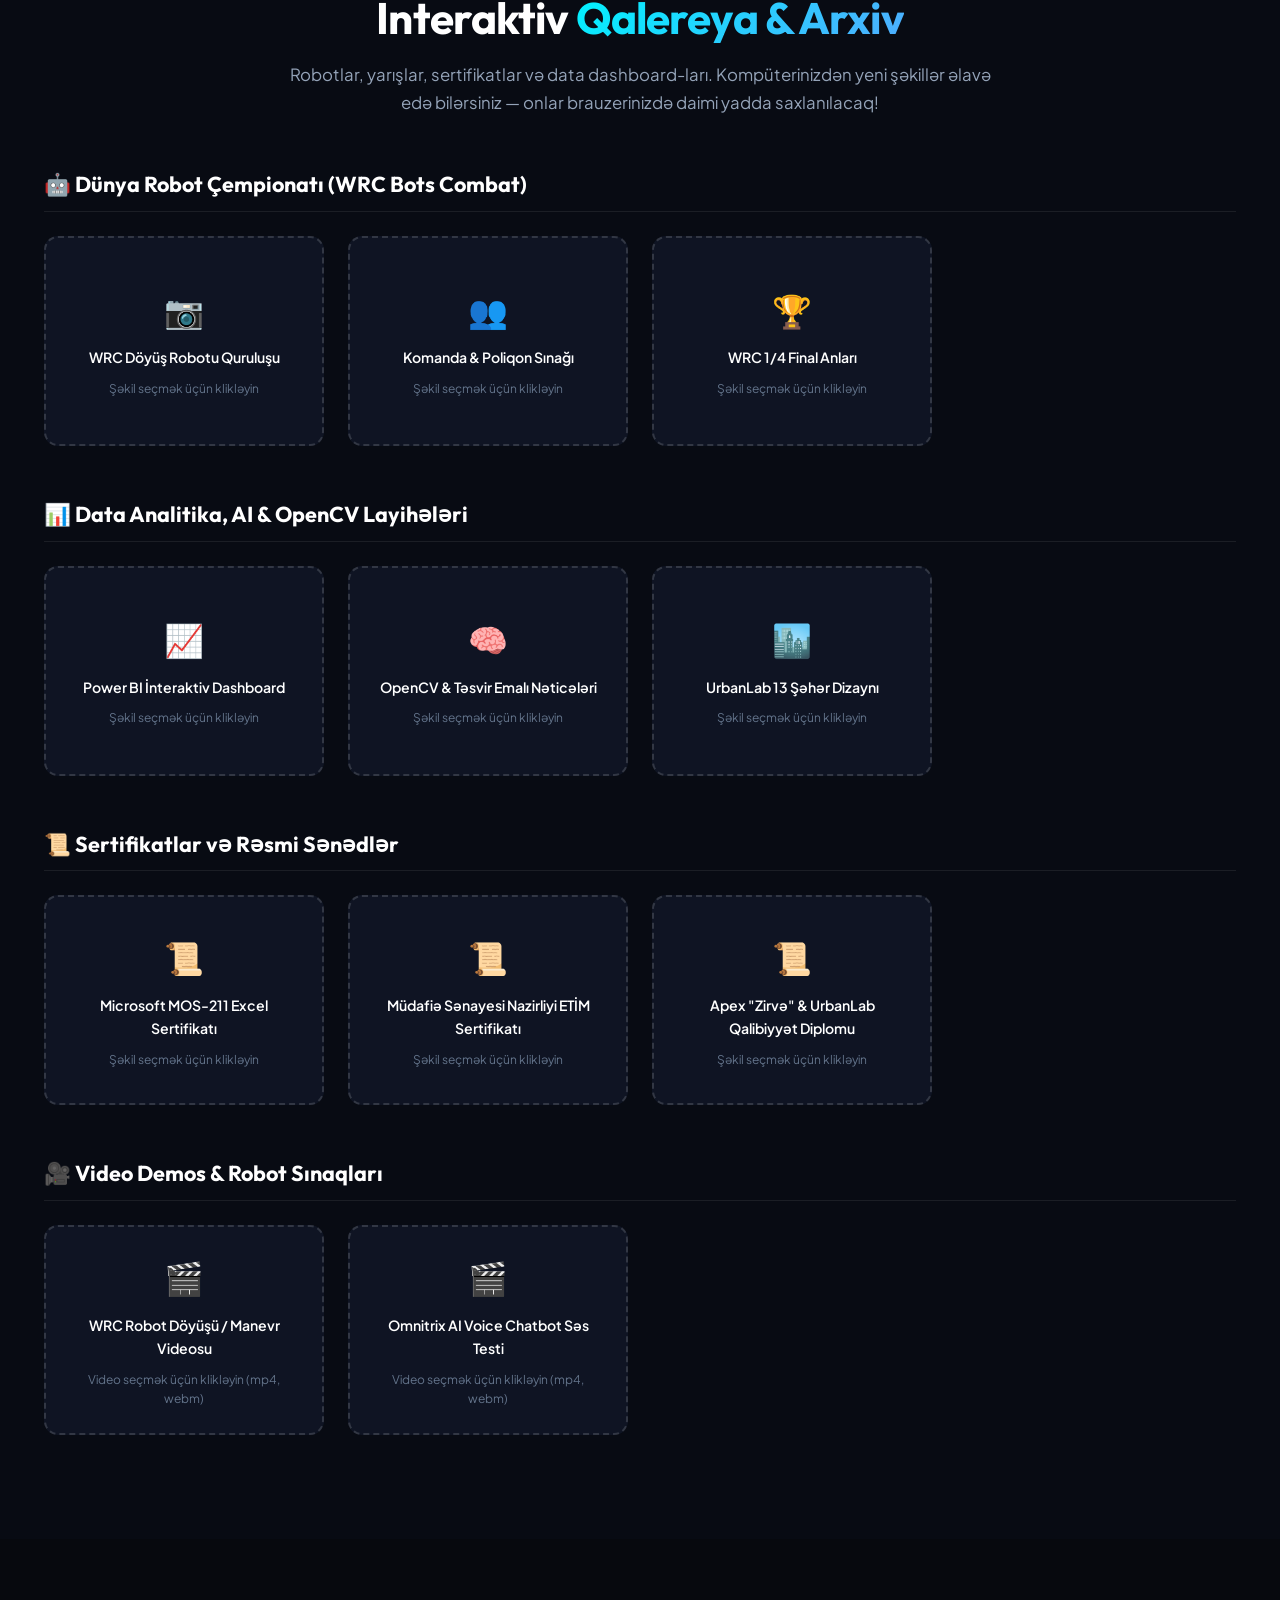
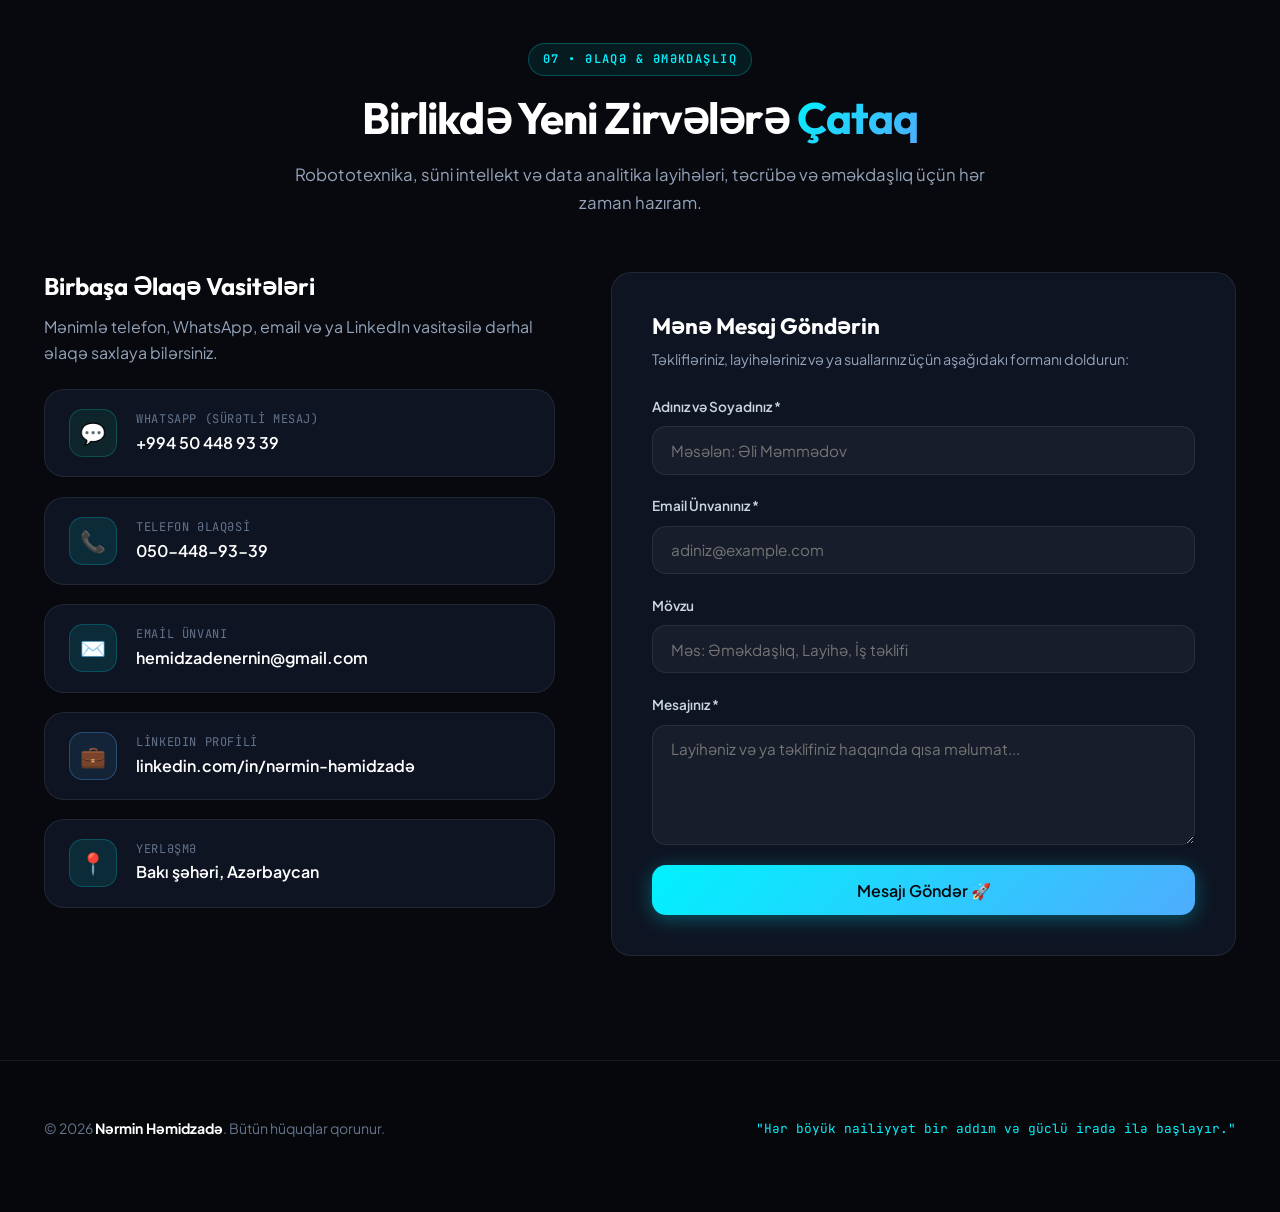
==== commit c4388dfe: "Update portfolio: modern cyber-engineering redesign, updated CV, projects, gallery, and skills" ====
--- a/index.html
+++ b/index.html
@@ -3,877 +3,1469 @@
 <head>
   <meta charset="UTF-8">
   <meta name="viewport" content="width=device-width, initial-scale=1.0">
-  <title>Nərmin Həmidzadə — Portfolio</title>
+  <title>Nərmin Həmidzadə | Robototexnika Mühəndisi & Data Analitik</title>
+  
+  <!-- Meta tags for SEO & Social Sharing -->
+  <meta name="description" content="Nərmin Həmidzadə - Robototexnika və Mexatronika Mühəndisliyi tələbəsi (ADNSU), Data Analitik, AI & Computer Vision tədqiqatçısı, Omnitrix komanda rəhbəri və WRC 1/4 finalistı.">
+  <meta name="keywords" content="Nərmin Həmidzadə, Narmin Hamidzada, ADNSU, Robototexnika, Mexatronika, Data Analitika, Power BI, Python, OpenCV, WRC Bots Combat, ETİM">
+  <meta name="author" content="Nərmin Həmidzadə">
+  
+  <!-- Open Graph -->
+  <meta property="og:title" content="Nərmin Həmidzadə | Peşəkar Portfolio">
+  <meta property="og:description" content="Robototexnika, Süni İntellekt, Embedded Sistemlər və Data Analitika sahəsində innovativ layihələr.">
+  <meta property="og:type" content="website">
+  <meta property="og:image" content="avatar.png">
+
+  <!-- Google Fonts -->
   <link rel="preconnect" href="https://fonts.googleapis.com">
-  <link href="https://fonts.googleapis.com/css2?family=Playfair+Display:ital,wght@0,400;0,700;1,400&family=Inter:wght@300;400;500&family=JetBrains+Mono:wght@400;500&display=swap" rel="stylesheet">
-  <style>
-    :root {
-      --bg0: #0a0a0a;
-      --bg1: #111111;
-      --bg2: #181818;
-      --bg3: #222222;
-      --border: rgba(255,255,255,0.07);
-      --border2: rgba(255,255,255,0.13);
-      --text: #e8e4dc;
-      --muted: #6b6860;
-      --muted2: #9a958f;
-      --gold: #c9a84c;
-      --gold2: #a07830;
-      --gold-dim: rgba(201,168,76,0.12);
-      --gold-dim2: rgba(201,168,76,0.06);
-    }
-    *, *::before, *::after { box-sizing: border-box; margin: 0; padding: 0; }
-    html { scroll-behavior: smooth; }
-    body { font-family: 'Inter', sans-serif; background: var(--bg0); color: var(--text); overflow-x: hidden; }
-
-    /* EDIT MODE TOGGLE */
-    .edit-toggle {
-      position: fixed; bottom: 2rem; right: 2rem; z-index: 1000;
-      display: flex; flex-direction: column; align-items: flex-end; gap: 0.6rem;
-    }
-    .edit-btn {
-      background: var(--gold); color: #0a0a0a;
-      border: none; cursor: pointer;
-      padding: 0.6rem 1.2rem;
-      font-family: 'JetBrains Mono', monospace;
-      font-size: 0.7rem; letter-spacing: 0.1em;
-      text-transform: uppercase; font-weight: 500;
-      transition: background 0.2s, transform 0.2s;
-    }
-    .edit-btn:hover { background: var(--gold2); color: #fff; transform: translateY(-2px); }
-    .edit-panel {
-      display: none;
-      background: var(--bg2);
-      border: 1px solid var(--border2);
-      padding: 1.5rem;
-      width: 280px;
-      max-height: 80vh;
-      overflow-y: auto;
-    }
-    .edit-panel.open { display: block; }
-    .edit-panel h3 {
-      font-family: 'JetBrains Mono', monospace;
-      font-size: 0.65rem; letter-spacing: 0.15em;
-      text-transform: uppercase; color: var(--gold);
-      margin-bottom: 1rem;
-    }
-    .edit-field { margin-bottom: 1rem; }
-    .edit-field label {
-      display: block; font-size: 0.65rem;
-      letter-spacing: 0.1em; text-transform: uppercase;
-      color: var(--muted2); margin-bottom: 0.4rem;
-      font-family: 'JetBrains Mono', monospace;
-    }
-    .edit-field input, .edit-field textarea {
-      width: 100%; background: var(--bg3);
-      border: 1px solid var(--border2); color: var(--text);
-      font-family: 'Inter', sans-serif;
-      font-size: 0.82rem; padding: 0.5rem 0.7rem;
-      outline: none; resize: vertical;
-      transition: border-color 0.2s;
-    }
-    .edit-field input:focus, .edit-field textarea:focus { border-color: var(--gold); }
-    .edit-save {
-      width: 100%; background: var(--gold); color: #0a0a0a;
-      border: none; cursor: pointer; padding: 0.6rem;
-      font-family: 'JetBrains Mono', monospace;
-      font-size: 0.7rem; letter-spacing: 0.1em;
-      text-transform: uppercase; margin-top: 0.5rem;
-      transition: background 0.2s;
-    }
-    .edit-save:hover { background: var(--gold2); color: #fff; }
-
-    /* NAV */
-    nav {
-      position: fixed; top: 0; left: 0; right: 0; z-index: 100;
-      display: flex; justify-content: space-between; align-items: center;
-      padding: 1.4rem 4rem;
-      background: rgba(10,10,10,0.9);
-      backdrop-filter: blur(24px);
-      border-bottom: 1px solid var(--border);
-    }
-    .nav-logo {
-      font-family: 'JetBrains Mono', monospace;
-      font-size: 0.85rem; letter-spacing: 0.15em;
-      color: var(--gold); text-decoration: none;
-    }
-    .nav-links { display: flex; gap: 2rem; list-style: none; }
-    .nav-links a {
-      font-size: 0.75rem; letter-spacing: 0.1em;
-      text-transform: uppercase; color: var(--muted2);
-      text-decoration: none; transition: color 0.3s;
-    }
-    .nav-links a:hover { color: var(--text); }
-
-    /* HERO */
-    .hero {
-      min-height: 100vh;
-      display: flex; align-items: flex-end;
-      padding: 0 4rem 5rem;
-      position: relative; overflow: hidden;
-    }
-    .hero-bg {
-      position: absolute; inset: 0;
-      background:
-        radial-gradient(ellipse 60% 50% at 70% 40%, rgba(201,168,76,0.06) 0%, transparent 70%),
-        radial-gradient(ellipse 40% 60% at 20% 70%, rgba(201,168,76,0.03) 0%, transparent 60%);
-    }
-    .hero-grid-lines {
-      position: absolute; inset: 0; opacity: 0.03;
-      background-image:
-        linear-gradient(rgba(255,255,255,0.6) 1px, transparent 1px),
-        linear-gradient(90deg, rgba(255,255,255,0.6) 1px, transparent 1px);
-      background-size: 60px 60px;
-    }
-    .hero-content { position: relative; z-index: 2; max-width: 800px; }
-    .hero-label {
-      font-family: 'JetBrains Mono', monospace;
-      font-size: 0.68rem; letter-spacing: 0.22em;
-      text-transform: uppercase; color: var(--gold);
-      margin-bottom: 1.8rem;
-      opacity: 0; animation: up 0.8s 0.2s forwards;
-    }
-    .hero-name {
-      font-family: 'Playfair Display', serif;
-      font-size: clamp(4rem, 9vw, 9rem);
-      font-weight: 400; line-height: 0.9;
-      letter-spacing: -0.02em;
-      color: var(--text);
-      opacity: 0; animation: up 0.9s 0.4s forwards;
-    }
-    .hero-name span { color: var(--gold); font-style: italic; }
-    .hero-sub {
-      font-size: 1rem; font-weight: 300;
-      color: var(--muted2); margin-top: 2rem; line-height: 1.7;
-      max-width: 480px;
-      opacity: 0; animation: up 0.8s 0.6s forwards;
-    }
-    .hero-actions {
-      display: flex; gap: 1rem; margin-top: 3rem;
-      opacity: 0; animation: up 0.8s 0.8s forwards;
-    }
-    .btn-gold {
-      padding: 0.85rem 2rem;
-      background: var(--gold); color: #0a0a0a;
-      font-size: 0.72rem; letter-spacing: 0.12em;
-      text-transform: uppercase; text-decoration: none;
-      font-weight: 500; border: none; cursor: pointer;
-      font-family: 'Inter', sans-serif;
-      transition: background 0.3s, transform 0.2s;
-    }
-    .btn-gold:hover { background: var(--gold2); color: #fff; transform: translateY(-2px); }
-    .btn-outline {
-      padding: 0.85rem 2rem;
-      background: transparent; color: var(--text);
-      font-size: 0.72rem; letter-spacing: 0.12em;
-      text-transform: uppercase; text-decoration: none;
-      border: 1px solid var(--border2); cursor: pointer;
-      font-family: 'Inter', sans-serif;
-      transition: border-color 0.3s, transform 0.2s;
-    }
-    .btn-outline:hover { border-color: var(--gold); color: var(--gold); transform: translateY(-2px); }
-
-    @keyframes up {
-      from { opacity: 0; transform: translateY(28px); }
-      to { opacity: 1; transform: translateY(0); }
-    }
-
-    /* SECTIONS */
-    section { padding: 7rem 4rem; }
-    .sec-label {
-      font-family: 'JetBrains Mono', monospace;
-      font-size: 0.65rem; letter-spacing: 0.2em;
-      text-transform: uppercase; color: var(--gold);
-      margin-bottom: 0.8rem;
-    }
-    .sec-title {
-      font-family: 'Playfair Display', serif;
-      font-size: clamp(2.2rem, 4.5vw, 3.8rem);
-      font-weight: 400; line-height: 1.1;
-      letter-spacing: -0.02em; color: var(--text);
-    }
-    .sec-title em { font-style: italic; color: var(--gold); }
-
-    /* ABOUT */
-    #about { background: var(--bg1); }
-    .about-wrap {
-      display: grid; grid-template-columns: 1fr 1fr;
-      gap: 5rem; margin-top: 4rem;
-    }
-    .about-text {
-      font-size: 1rem; font-weight: 300;
-      color: var(--muted2); line-height: 1.85;
-    }
-    .about-text p + p { margin-top: 1.2rem; }
-    .about-stats { display: flex; flex-direction: column; gap: 1px; background: var(--border); }
-    .astat {
-      background: var(--bg1);
-      padding: 1.8rem 2rem;
-      display: flex; align-items: baseline; gap: 1.2rem;
-      transition: background 0.3s;
-    }
-    .astat:hover { background: var(--bg2); }
-    .astat-num {
-      font-family: 'Playfair Display', serif;
-      font-size: 2.8rem; color: var(--gold); line-height: 1;
-    }
-    .astat-text { font-size: 0.85rem; color: var(--muted2); font-weight: 300; }
-
-    /* SKILLS */
-    #skills { background: var(--bg0); }
-    .skills-wrap {
-      margin-top: 4rem;
-      display: grid;
-      grid-template-columns: repeat(3, 1fr);
-      gap: 1px; background: var(--border);
-    }
-    .sk {
-      background: var(--bg0);
-      padding: 2.5rem 2rem;
-      transition: background 0.3s;
-      position: relative;
-    }
-    .sk::after {
-      content: '';
-      position: absolute; bottom: 0; left: 2rem; right: 2rem;
-      height: 1px; background: var(--gold);
-      transform: scaleX(0); transition: transform 0.4s;
-    }
-    .sk:hover { background: var(--bg2); }
-    .sk:hover::after { transform: scaleX(1); }
-    .sk-num {
-      font-family: 'JetBrains Mono', monospace;
-      font-size: 0.6rem; color: var(--muted);
-      letter-spacing: 0.12em; margin-bottom: 1rem;
-    }
-    .sk-name {
-      font-family: 'Playfair Display', serif;
-      font-size: 1.3rem; color: var(--text);
-      margin-bottom: 1rem;
-    }
-    .sk-items { display: flex; flex-wrap: wrap; gap: 0.4rem; }
-    .sk-tag {
-      font-family: 'JetBrains Mono', monospace;
-      font-size: 0.62rem; letter-spacing: 0.08em;
-      text-transform: uppercase;
-      border: 1px solid var(--border2); color: var(--muted2);
-      padding: 0.22rem 0.6rem;
-      transition: border-color 0.3s, color 0.3s;
-    }
-    .sk-tag:hover { border-color: var(--gold); color: var(--gold); }
-
-    /* PROJECTS */
-    #projects { background: var(--bg1); }
-    .proj-list { margin-top: 4rem; }
-    .proj-item {
-      display: grid;
-      grid-template-columns: 70px 1fr 40px;
-      gap: 2rem; align-items: start;
-      padding: 2rem 0;
-      border-top: 1px solid var(--border);
-      cursor: default;
-      transition: padding-left 0.3s;
-    }
-    .proj-item:last-child { border-bottom: 1px solid var(--border); }
-    .proj-item:hover { padding-left: 1rem; }
-    .proj-yr {
-      font-family: 'JetBrains Mono', monospace;
-      font-size: 0.65rem; color: var(--muted);
-      letter-spacing: 0.1em; padding-top: 0.4rem;
-    }
-    .proj-name {
-      font-family: 'Playfair Display', serif;
-      font-size: 1.7rem; color: var(--text); margin-bottom: 0.5rem;
-    }
-    .proj-desc {
-      font-size: 0.88rem; color: var(--muted2);
-      font-weight: 300; line-height: 1.65;
-    }
-    .proj-tags { display: flex; gap: 0.5rem; flex-wrap: wrap; margin-top: 0.8rem; }
-    .proj-tag {
-      font-family: 'JetBrains Mono', monospace;
-      font-size: 0.6rem; letter-spacing: 0.1em; text-transform: uppercase;
-      border: 1px solid rgba(201,168,76,0.25); color: var(--gold);
-      padding: 0.18rem 0.55rem;
-    }
-    .proj-arr {
-      font-size: 1.2rem; color: var(--border2);
-      padding-top: 0.4rem;
-      transition: color 0.3s, transform 0.3s;
-    }
-    .proj-item:hover .proj-arr { color: var(--gold); transform: translate(3px,-3px); }
-
-    /* GALLERY */
-    #gallery { background: var(--bg0); }
-
-    /* Gallery category group */
-    .gal-category { margin-top: 3rem; }
-    .gal-cat-label {
-      font-family: 'JetBrains Mono', monospace;
-      font-size: 0.62rem; letter-spacing: 0.18em;
-      text-transform: uppercase; color: var(--gold);
-      margin-bottom: 1rem;
-      display: flex; align-items: center; gap: 1rem;
-    }
-    .gal-cat-label::after {
-      content: ''; flex: 1; height: 1px; background: var(--border2);
-    }
-
-    .gal-grid {
-      display: grid;
-      grid-template-columns: repeat(3, 1fr);
-      gap: 1px; background: var(--border);
-    }
-    .gal-grid.two-col { grid-template-columns: repeat(2, 1fr); }
-    .gal-grid.four-col { grid-template-columns: repeat(4, 1fr); }
-
-    .gal-slot {
-      background: var(--bg1);
-      aspect-ratio: 4/3;
-      display: flex; flex-direction: column;
-      align-items: center; justify-content: center;
-      gap: 0.6rem; cursor: pointer;
-      position: relative; overflow: hidden;
-      transition: background 0.3s;
-    }
-    .gal-slot:hover { background: var(--bg2); }
-    .gal-slot input[type="file"] {
-      position: absolute; inset: 0;
-      opacity: 0; cursor: pointer; width: 100%; height: 100%;
-    }
-    .gal-plus { font-size: 1.4rem; color: var(--muted); }
-    .gal-txt {
-      font-family: 'JetBrains Mono', monospace;
-      font-size: 0.6rem; letter-spacing: 0.12em;
-      text-transform: uppercase; color: var(--muted);
-      text-align: center; padding: 0 1rem;
-    }
-    .gal-slot img, .gal-slot video {
-      position: absolute; inset: 0;
-      width: 100%; height: 100%; object-fit: cover;
-    }
-    .gal-rm {
-      position: absolute; top: 0.5rem; right: 0.5rem;
-      width: 22px; height: 22px;
-      background: rgba(10,10,10,0.85);
-      color: var(--gold); border: none; cursor: pointer;
-      font-size: 0.7rem;
-      display: none; align-items: center; justify-content: center;
-      z-index: 5; font-family: 'JetBrains Mono', monospace;
-    }
-    .gal-slot:hover .gal-rm { display: flex; }
-
-    /* lightbox */
-    .lightbox {
-      position: fixed; inset: 0; z-index: 999;
-      background: rgba(0,0,0,0.93);
-      display: none; align-items: center; justify-content: center;
-    }
-    .lightbox.open { display: flex; }
-    .lightbox img, .lightbox video {
-      max-width: 90vw; max-height: 90vh;
-      object-fit: contain;
-    }
-    .lb-close {
-      position: absolute; top: 1.5rem; right: 2rem;
-      font-size: 2rem; color: var(--muted2); cursor: pointer;
-      background: none; border: none;
-      transition: color 0.2s;
-    }
-    .lb-close:hover { color: var(--gold); }
-
-    /* EDUCATION */
-    #education { background: var(--bg1); }
-    .edu-grid {
-      display: grid; grid-template-columns: 1fr 1fr;
-      gap: 1px; background: var(--border);
-      margin-top: 4rem;
-    }
-    .edu-card {
-      background: var(--bg1);
-      padding: 2.5rem;
-      transition: background 0.3s;
-      border-top: 2px solid transparent;
-    }
-    .edu-card:hover { background: var(--bg2); border-top-color: var(--gold); }
-    .edu-yr {
-      font-family: 'JetBrains Mono', monospace;
-      font-size: 0.65rem; color: var(--gold);
-      letter-spacing: 0.12em; margin-bottom: 1rem;
-    }
-    .edu-deg {
-      font-family: 'Playfair Display', serif;
-      font-size: 1.35rem; color: var(--text); margin-bottom: 0.4rem;
-    }
-    .edu-sch { font-size: 0.88rem; color: var(--muted2); font-weight: 300; }
-    .edu-note { font-size: 0.78rem; color: var(--gold); margin-top: 1rem; font-style: italic; }
-    .certs { margin-top: 3rem; }
-    .cert-grid {
-      display: grid; grid-template-columns: 1fr 1fr;
-      gap: 0.8rem; margin-top: 1.5rem;
-    }
-    .cert-item {
-      display: flex; align-items: center; gap: 0.8rem;
-      padding: 1rem 1.2rem;
-      border: 1px solid var(--border);
-      font-size: 0.82rem; color: var(--muted2);
-      transition: border-color 0.3s;
-    }
-    .cert-item:hover { border-color: var(--gold); }
-    .cert-dot { width: 5px; height: 5px; background: var(--gold); border-radius: 50%; flex-shrink: 0; }
-
-    /* CONTACT */
-    #contact { background: var(--bg0); display: grid; grid-template-columns: 1fr 1fr; gap: 5rem; align-items: start; }
-    .contact-info { margin-top: 2rem; display: flex; flex-direction: column; gap: 0; }
-    .ci-item {
-      display: flex; align-items: center; gap: 1.2rem;
-      padding: 1.2rem 0;
-      border-bottom: 1px solid var(--border);
-      color: var(--text); text-decoration: none;
-      font-size: 0.9rem; font-weight: 300;
-      transition: color 0.3s;
-    }
-    .ci-item:hover { color: var(--gold); }
-    .ci-label {
-      font-family: 'JetBrains Mono', monospace;
-      font-size: 0.6rem; letter-spacing: 0.15em;
-      text-transform: uppercase; color: var(--gold);
-      width: 55px; flex-shrink: 0;
-    }
-    .form-wrap { margin-top: 2rem; display: flex; flex-direction: column; gap: 1.2rem; }
-    .f-label {
-      display: block;
-      font-family: 'JetBrains Mono', monospace;
-      font-size: 0.6rem; letter-spacing: 0.15em;
-      text-transform: uppercase; color: var(--muted2);
-      margin-bottom: 0.5rem;
-    }
-    .f-input {
-      width: 100%; background: transparent;
-      border: none; border-bottom: 1px solid var(--border2);
-      color: var(--text); font-family: 'Inter', sans-serif;
-      font-size: 0.9rem; font-weight: 300;
-      padding: 0.6rem 0; outline: none;
-      transition: border-color 0.3s;
-    }
-    .f-input:focus { border-color: var(--gold); }
-    .f-input::placeholder { color: var(--muted); }
-    textarea.f-input { resize: none; height: 80px; }
-    .f-submit {
-      width: 100%; background: var(--gold); color: #0a0a0a;
-      border: none; cursor: pointer; padding: 0.9rem;
-      font-family: 'JetBrains Mono', monospace;
-      font-size: 0.7rem; letter-spacing: 0.12em;
-      text-transform: uppercase; font-weight: 500;
-      transition: background 0.3s;
-    }
-    .f-submit:hover { background: var(--gold2); color: #fff; }
-
-    /* FOOTER */
-    footer {
-      background: var(--bg0);
-      border-top: 1px solid var(--border);
-      padding: 1.8rem 4rem;
-      display: flex; justify-content: space-between; align-items: center;
-    }
-    .fc { font-size: 0.72rem; color: var(--muted); letter-spacing: 0.04em; }
-    .fd { font-family: 'JetBrains Mono', monospace; font-size: 0.68rem; color: var(--gold); letter-spacing: 0.1em; }
-
-    /* REVEAL */
-    .reveal { opacity: 0; transform: translateY(36px); transition: opacity 0.85s ease, transform 0.85s ease; }
-    .reveal.on { opacity: 1; transform: none; }
-
-    /* RESPONSIVE */
-    @media (max-width: 900px) {
-      nav { padding: 1.2rem 2rem; }
-      .nav-links { display: none; }
-      .hero { padding: 0 2rem 4rem; }
-      section { padding: 5rem 2rem; }
-      .about-wrap, .edu-grid, #contact { grid-template-columns: 1fr; gap: 3rem; }
-      .skills-wrap { grid-template-columns: 1fr 1fr; }
-      .gal-grid { grid-template-columns: 1fr 1fr; }
-      .gal-grid.four-col { grid-template-columns: 1fr 1fr; }
-      .cert-grid { grid-template-columns: 1fr; }
-      footer { flex-direction: column; gap: 0.5rem; padding: 1.5rem 2rem; text-align: center; }
-      .proj-item { grid-template-columns: 60px 1fr; }
-      .proj-arr { display: none; }
-    }
-    @media (max-width: 560px) {
-      .skills-wrap, .gal-grid, .gal-grid.two-col, .gal-grid.four-col { grid-template-columns: 1fr; }
-    }
-  </style>
+  <link rel="preconnect" href="https://fonts.gstatic.com" crossorigin>
+  <link href="https://fonts.googleapis.com/css2?family=JetBrains+Mono:wght@400;500;600;700&family=Outfit:wght@400;500;600;700;800&family=Plus+Jakarta+Sans:wght@300;400;500;600;700;800&display=swap" rel="stylesheet">
+
+  <!-- Main Stylesheet -->
+  <link rel="stylesheet" href="styles.css">
 </head>
 <body>
 
-  <!-- NAV -->
-  <nav>
-    <a href="#" class="nav-logo">NH_</a>
-    <ul class="nav-links">
-      <li><a href="#about">Haqqımda</a></li>
-      <li><a href="#skills">Bacarıqlar</a></li>
-      <li><a href="#projects">Layihələr</a></li>
-      <li><a href="#gallery">Qalereya</a></li>
-      <li><a href="#education">Təhsil</a></li>
-      <li><a href="#contact">Əlaqə</a></li>
-    </ul>
+  <!-- Ambient Animated Lighting & Grid -->
+  <div class="bg-ambient">
+    <div class="ambient-blob blob-1"></div>
+    <div class="ambient-blob blob-2"></div>
+    <div class="ambient-blob blob-3"></div>
+  </div>
+  <div class="grid-overlay"></div>
+
+  <!-- Scroll Progress Indicator -->
+  <div class="scroll-progress-bar"></div>
+
+  <!-- ==========================================================================
+       NAVIGATION BAR
+       ========================================================================== -->
+  <nav class="site-nav">
+    <div class="container nav-container">
+      <a href="#home" class="nav-brand">
+        <div class="brand-badge">NH</div>
+        <span class="brand-text">Nərmin Həmidzadə</span>
+      </a>
+
+      <ul class="nav-menu">
+        <li><a href="#about" class="nav-link">Haqqımda</a></li>
+        <li><a href="#experience" class="nav-link">Təcrübə</a></li>
+        <li><a href="#projects" class="nav-link">Layihələr</a></li>
+        <li><a href="#skills" class="nav-link">Bacarıqlar</a></li>
+        <li><a href="#education" class="nav-link">Təhsil & Sertifikatlar</a></li>
+        <li><a href="#gallery" class="nav-link">Qalereya</a></li>
+        <li><a href="#contact" class="nav-link">Əlaqə</a></li>
+      </ul>
+
+      <div class="nav-actions">
+        <button class="btn btn-secondary trigger-cv-modal" style="padding: 0.55rem 1.1rem; font-size: 0.85rem;">
+          📄 CV-yə Bax
+        </button>
+        <a href="#contact" class="btn btn-primary" style="padding: 0.55rem 1.1rem; font-size: 0.85rem;">
+          Əlaqə Saxla
+        </a>
+        <button class="mobile-toggle" aria-label="Menyu aç">☰</button>
+      </div>
+    </div>
   </nav>
 
-  <!-- HERO -->
-  <div class="hero" id="home">
-    <div class="hero-bg"></div>
-    <div class="hero-grid-lines"></div>
-    <div class="hero-content">
-      <p class="hero-label" id="h-label">Robototexnika & Mexatronika · Data Analitika · ADNSU</p>
-      <h1 class="hero-name" id="h-name">Nərmin<br><span>Həmidzadə</span></h1>
-      <p class="hero-sub" id="h-bio">Robototexnika mühəndisliyi tələbəsi. Embedded sistemlər, data analitika və süni intellekt sahələrində özünü inkişaf etdirən.</p>
-      <div class="hero-actions">
-        <a href="#projects" class="btn-gold">Layihələrə bax</a>
-        <a href="#contact" class="btn-outline">Əlaqə saxla</a>
-      </div>
-    </div>
+  <!-- ==========================================================================
+       HERO SECTION
+       ========================================================================== -->
+  <section class="hero-section" id="home">
+    <div class="container hero-grid">
+      <div class="hero-content">
+        <div class="hero-status">
+          <span class="status-dot"></span>
+          <span>Aktiv Layihələr və Əməkdaşlıq üçün Açıqdır</span>
+        </div>
+
+        <h1 class="hero-title">
+          Salam, mən <br>
+          <span class="gradient-text dyn-name">Nərmin Həmidzadə</span>
+        </h1>
+
+        <div class="hero-subtitle">
+          <span class="dynamic-subtitle">Robototexnika və Mexatronika Mühəndisi</span>
+        </div>
+
+        <p class="hero-bio">
+          Azərbaycan Dövlət Neft və Sənaye Universitetinin (ADNSU) tələbəsi, Omnitrix komanda rəhbəri və WRC Dünya Robot Çempionatı 1/4 finalisti. Süni intellekt, robototexnika, görüntü emalı (OpenCV) və data analitikasını inteqrasiya edərək sənayedə real dəyər yaradan texnoloji həllər qururam.
+        </p>
+
+        <div class="hero-buttons">
+          <a href="#projects" class="btn btn-primary">
+            🚀 Layihələrimə Bax
+          </a>
+          <button class="btn btn-secondary trigger-cv-modal">
+            📄 CV-ni Aç / Endir
+          </button>
+          <a href="#contact" class="btn btn-secondary">
+            💬 Əlaqə
+          </a>
+        </div>
+
+        <div class="hero-socials">
+          <span>Sosial profillər:</span>
+          <div class="hero-socials-list">
+            <a href="https://www.linkedin.com/in/n%C9%99rmin-h%C9%99midzad%C9%99" target="_blank" class="btn-icon" title="LinkedIn">
+              <svg width="18" height="18" fill="currentColor" viewBox="0 0 24 24"><path d="M19 0h-14c-2.761 0-5 2.239-5 5v14c0 2.761 2.239 5 5 5h14c2.762 0 5-2.239 5-5v-14c0-2.761-2.238-5-5-5zm-11 19h-3v-11h3v11zm-1.5-12.268c-.966 0-1.75-.79-1.75-1.764s.784-1.764 1.75-1.764 1.75.79 1.75 1.764-.783 1.764-1.75 1.764zm13.5 12.268h-3v-5.604c0-3.368-4-3.113-4 0v5.604h-3v-11h3v1.765c1.396-2.586 7-2.777 7 2.476v6.759z"/></svg>
+            </a>
+            <a href="https://github.com/hnarminn" target="_blank" class="btn-icon" title="GitHub">
+              <svg width="18" height="18" fill="currentColor" viewBox="0 0 24 24"><path d="M12 0c-6.626 0-12 5.373-12 12 0 5.302 3.438 9.8 8.207 11.387.599.111.793-.261.793-.577v-2.234c-3.338.726-4.033-1.416-4.033-1.416-.546-1.387-1.333-1.756-1.333-1.756-1.089-.745.083-.729.083-.729 1.205.084 1.839 1.237 1.839 1.237 1.07 1.834 2.807 1.304 3.492.997.107-.775.418-1.305.762-1.604-2.665-.305-5.467-1.334-5.467-5.931 0-1.311.469-2.381 1.236-3.221-.124-.303-.535-1.524.117-3.176 0 0 1.008-.322 3.301 1.23.957-.266 1.983-.399 3.003-.404 1.02.005 2.047.138 3.006.404 2.291-1.552 3.297-1.23 3.297-1.23.653 1.653.242 2.874.118 3.176.77.84 1.235 1.911 1.235 3.221 0 4.609-2.807 5.624-5.479 5.921.43.372.823 1.102.823 2.222v3.293c0 .319.192.694.801.576 4.765-1.589 8.199-6.086 8.199-11.386 0-6.627-5.373-12-12-12z"/></svg>
+            </a>
+            <a href="mailto:hemidzadenernin@gmail.com" class="btn-icon" title="Email">
+              <svg width="18" height="18" fill="currentColor" viewBox="0 0 24 24"><path d="M0 3v18h24v-18h-24zm21.518 2l-9.518 7.713-9.518-7.713h19.036zm-19.518 14v-11.817l10 8.104 10-8.104v11.817h-20z"/></svg>
+            </a>
+            <a href="https://wa.me/994504489339" target="_blank" class="btn-icon" title="WhatsApp">
+              <svg width="18" height="18" fill="currentColor" viewBox="0 0 24 24"><path d="M.057 24l1.687-6.163c-1.041-1.804-1.588-3.849-1.587-5.946.003-6.556 5.338-11.891 11.893-11.891 3.181.001 6.167 1.24 8.413 3.488 2.245 2.248 3.481 5.236 3.48 8.414-.003 6.557-5.338 11.892-11.893 11.892-1.99-.001-3.951-.5-5.688-1.448l-6.305 1.654zm6.597-3.807c1.676.995 3.276 1.591 5.392 1.592 5.448 0 9.886-4.434 9.889-9.885.002-5.462-4.415-9.89-9.881-9.892-5.452 0-9.887 4.434-9.889 9.884-.001 2.225.651 3.891 1.746 5.634l-.999 3.648 3.742-.981zm11.387-5.464c-.074-.124-.272-.198-.57-.347-.297-.149-1.758-.868-2.031-.967-.272-.099-.47-.149-.669.149-.198.297-.768.967-.941 1.165-.173.198-.347.223-.644.074-.297-.149-1.255-.462-2.39-1.475-.883-.788-1.48-1.761-1.653-2.059-.173-.297-.018-.458.13-.606.134-.133.297-.347.446-.521.151-.172.2-.296.3-.495.099-.198.05-.372-.025-.521-.075-.148-.669-1.611-.916-2.206-.242-.579-.487-.501-.669-.51l-.57-.01c-.198 0-.52.074-.792.372s-1.04 1.016-1.04 2.479 1.065 2.876 1.213 3.074c.149.198 2.095 3.2 5.076 4.487.709.306 1.263.489 1.694.626.712.226 1.36.194 1.872.118.571-.085 1.758-.719 2.006-1.413.248-.695.248-1.29.173-1.414z"/></svg>
+            </a>
+          </div>
+        </div>
+      </div>
+
+      <!-- Hero Visual Showcase -->
+      <div class="hero-visual-wrapper">
+        <div class="floating-badge fb-1">
+          <span class="fb-icon">🤖</span>
+          <div>
+            <div class="fb-title">WRC Dünya Çempionatı</div>
+            <div class="fb-val">1/4 Finalist (Bots Combat)</div>
+          </div>
+        </div>
+
+        <div class="hero-card">
+          <div class="profile-avatar-wrap">
+            <img src="avatar.png" alt="Nərmin Həmidzadə" class="profile-avatar" onerror="this.src='https://avatars.githubusercontent.com/u/167617717?v=4'">
+            <div class="profile-badge-float" title="Verified Engineering">✓</div>
+          </div>
+
+          <div class="profile-info">
+            <h2 class="profile-name dyn-name">Nərmin Həmidzadə</h2>
+            <p class="profile-role">Robototexnika & Data Analitika</p>
+          </div>
+
+          <div class="profile-specs-grid">
+            <div class="profile-spec-item">
+              <div class="spec-lbl">Təhsil</div>
+              <div class="spec-val">ADNSU (2023-2027)</div>
+            </div>
+            <div class="profile-spec-item">
+              <div class="spec-lbl">Məkan / Yaş</div>
+              <div class="spec-val">Bakı • 19 yaş</div>
+            </div>
+            <div class="profile-spec-item">
+              <div class="spec-lbl">Liderlik</div>
+              <div class="spec-val">Omnitrix Team Lead</div>
+            </div>
+            <div class="profile-spec-item">
+              <div class="spec-lbl">Excel Expert</div>
+              <div class="spec-val">810 / 1000 MOS</div>
+            </div>
+          </div>
+
+          <div class="profile-skills-pills">
+            <span class="skill-pill-sm">Python</span>
+            <span class="skill-pill-sm">Power BI</span>
+            <span class="skill-pill-sm">OpenCV</span>
+            <span class="skill-pill-sm">Deep Learning</span>
+            <span class="skill-pill-sm">SQL</span>
+            <span class="skill-pill-sm">Linux Ubuntu</span>
+            <span class="skill-pill-sm">Şahmat</span>
+          </div>
+        </div>
+
+        <div class="floating-badge fb-2">
+          <span class="fb-icon">🏆</span>
+          <div>
+            <div class="fb-title">Nailiyyət</div>
+            <div class="fb-val">UrbanLab 13 & Zirvə Qalibi</div>
+          </div>
+        </div>
+      </div>
+    </div>
+  </section>
+
+  <!-- ==========================================================================
+       METRICS & STATS STRIP
+       ========================================================================== -->
+  <section class="stats-strip">
+    <div class="container stats-grid">
+      <div class="stat-card">
+        <div class="stat-number gradient-text" data-target="810" data-suffix="/1000">0</div>
+        <div class="stat-label">Microsoft Excel Expert (MOS-211) Balı</div>
+      </div>
+      <div class="stat-card">
+        <div class="stat-number gradient-text-purple" data-target="4" data-prefix="Top ">0</div>
+        <div class="stat-label">WRC 1/4 Finalisti (Bots Combat)</div>
+      </div>
+      <div class="stat-card">
+        <div class="stat-number gradient-text-gold" data-target="2" data-suffix="+ Qalibiyyət">0</div>
+        <div class="stat-label">Zirvə Təqaüdü & UrbanLab 13 Qalibi</div>
+      </div>
+      <div class="stat-card">
+        <div class="stat-number gradient-text" data-target="9" data-suffix="+ Layihə">0</div>
+        <div class="stat-label">AI, Robototexnika & Data Layihələri</div>
+      </div>
+    </div>
+  </section>
+
+  <!-- ==========================================================================
+       ABOUT ME SECTION
+       ========================================================================== -->
+  <section class="about-section" id="about">
+    <div class="container">
+      <div class="section-header">
+        <div class="section-tag">01 • Haqqımda</div>
+        <h2 class="section-title">Mühəndislik, Analitika & <span class="gradient-text">Strateji Baxış</span></h2>
+        <p class="section-subtitle">Gələcəyin texnologiyalarını bu günün nizam-intizamı və cəsarəti ilə inşa edirəm.</p>
+      </div>
+
+      <div class="about-layout">
+        <div class="about-bio-text">
+          <p class="dyn-about-p1">
+            Mən Nərmin Həmidzadə, 12 iyun 2006-cı ildə Bakı şəhərində anadan olmuşam (19 yaş). 2023-cü ildən Azərbaycan Dövlət Neft və Sənaye Universitetində (ADNSU) İnformasiya Texnologiyaları və İdarəetmə fakültəsində <strong>Robototexnika və Mexatronika Mühəndisliyi</strong> ixtisası üzrə ali təhsil alıram.
+          </p>
+
+          <p>
+            Təhsilimlə yanaşı robototexniki sistemlərin kompüter modelləşdirilməsi, süni intellekt, verilənlər bazası sistemləri, PLC və rəqəmsal siqnalların işlənməsi kimi mühüm sahələri dərindən mənimsəmişəm. <strong>Embedded sistemlər</strong> və <strong>data analitika</strong> mənim ən böyük maraq və fəaliyyət orbitimdir.
+          </p>
+
+          <div class="about-quote-box">
+            "Hər böyük nailiyyət bir addım və güclü iradə ilə başlayır."
+            <span>— Nərmin Həmidzadə</span>
+          </div>
+
+          <p>
+            <strong>♟️ Şahmat və Strateji Təfəkkür:</strong> Uşaqlıqdan şahmatla peşəkar səviyyədə məşğul olmuşam və müxtəlif turnirlərdə uğurlar qazanmışam. Bu idman növü mənə soyuqqanlı təhlil, səbir, dərin analitik baxış və mürəkkəb mühəndislik sistemlərində hər gedişi qabaqcadan planlaşdırmaq bacarığı qazandırıb.
+          </p>
+        </div>
+
+        <!-- Interactive Tabs -->
+        <div class="about-tabs-container">
+          <div class="tab-nav">
+            <button class="tab-btn active" data-tab="tab-interests">Əsas Maraqlarım</button>
+            <button class="tab-btn" data-tab="tab-philosophy">Mühəndis Fəlsəfəm</button>
+            <button class="tab-btn" data-tab="tab-chess">Şahmat & Analitika</button>
+          </div>
+
+          <div class="tab-content active" id="tab-interests">
+            <div class="tab-item-list">
+              <div class="tab-feature">
+                <div class="tab-icon-box">🤖</div>
+                <div>
+                  <h4 class="tab-feature-title">Robototexnika & Hardware İnteqrasiyası</h4>
+                  <p class="tab-feature-desc">Sensorların oxunması, motor nəzarəti, PLC alqoritmləri, WRC Bots Combat kateqoriyasında döyüş robotlarının mexaniki və proqram təminatı qurulması.</p>
+                </div>
+              </div>
+
+              <div class="tab-feature">
+                <div class="tab-icon-box">📊</div>
+                <div>
+                  <h4 class="tab-feature-title">Data Analitika & Biznes İntellekti (BI)</h4>
+                  <p class="tab-feature-desc">Power BI, Python (Pandas, NumPy), Excel və SQL vasitəsilə böyük verilənlərin təmizlənməsi, vizual dashboardların yaradılması və data əsaslı qərarlar.</p>
+                </div>
+              </div>
+
+              <div class="tab-feature">
+                <div class="tab-icon-box">🧠</div>
+                <div>
+                  <h4 class="tab-feature-title">Computer Vision & Süni İntellekt</h4>
+                  <p class="tab-feature-desc">OpenCV ilə təsvirlərin emalı, Deep Learning (ANN, CNN, backpropagation), CVAT ilə data etiketlənməsi və LLM/NLP modellərinin tətbiqi.</p>
+                </div>
+              </div>
+            </div>
+          </div>
+
+          <div class="tab-content" id="tab-philosophy">
+            <div class="tab-item-list">
+              <div class="tab-feature">
+                <div class="tab-icon-box">🎯</div>
+                <div>
+                  <h4 class="tab-feature-title">Nəticəyönümlü Məsuliyyət</h4>
+                  <p class="tab-feature-desc">Hər bir layihədə dəqiqlik, detallara xüsusi diqqət və tapşırığı ən yüksək standartda tamamlamaq başlıca prinsipimdir.</p>
+                </div>
+              </div>
+
+              <div class="tab-feature">
+                <div class="tab-icon-box">👥</div>
+                <div>
+                  <h4 class="tab-feature-title">Komanda İşi & Liderlik</h4>
+                  <p class="tab-feature-desc">ADNSU və İRİA-nın Omnitrix komandasında rəhbər kimi komanda üzvləri arasında effektiv kommunikasiya və çevik MVP inkişafı təcrübəsi.</p>
+                </div>
+              </div>
+
+              <div class="tab-feature">
+                <div class="tab-icon-box">⚡</div>
+                <div>
+                  <h4 class="tab-feature-title">Sürətli Adaptasiya & Davamlı İnkişaf</h4>
+                  <p class="tab-feature-desc">Yeni texnologiyaları, kitabxanaları və proqramlaşdırma dillərini sürətlə öyrənərək real mühitdə dərhal tətbiq etmə bacarığı.</p>
+                </div>
+              </div>
+            </div>
+          </div>
+
+          <div class="tab-content" id="tab-chess">
+            <div class="tab-item-list">
+              <div class="tab-feature">
+                <div class="tab-icon-box">♟️</div>
+                <div>
+                  <h4 class="tab-feature-title">Strateji Proqnozlaşdırma</h4>
+                  <p class="tab-feature-desc">Şahmat lövhəsində olduğu kimi, sistem arxitekturasında da potensial xətaları bir neçə addım qabaqcadan görmək bacarığı.</p>
+                </div>
+              </div>
+
+              <div class="tab-feature">
+                <div class="tab-icon-box">⏳</div>
+                <div>
+                  <h4 class="tab-feature-title">Səbir & Təzyiq Altında Qərarvermə</h4>
+                  <p class="tab-feature-desc">WRC çempionatında və hakatonlarda sıx vaxt və yüksək rəqabət şəraitində optimal qərarlar qəbul etmək vərdişi.</p>
+                </div>
+              </div>
+            </div>
+          </div>
+        </div>
+      </div>
+    </div>
+  </section>
+
+  <!-- ==========================================================================
+       EXPERIENCE & LEADERSHIP TIMELINE
+       ========================================================================== */
+  <section class="experience-section" id="experience">
+    <div class="container">
+      <div class="section-header">
+        <div class="section-tag">02 • Təcrübə & Fəaliyyət</div>
+        <h2 class="section-title">Liderlik & <span class="gradient-text">Real Təcrübə</span></h2>
+        <p class="section-subtitle">İnkubasiya proqramları, dövlət layihələri və beynəlxalq mühəndislik yarışları.</p>
+      </div>
+
+      <div class="timeline">
+        <!-- Item 1: Omnitrix Team Lead -->
+        <div class="timeline-item">
+          <div class="timeline-dot"></div>
+          <div class="timeline-card">
+            <div class="timeline-header">
+              <div>
+                <h3 class="timeline-role">Omnitrix Komanda Rəhbəri (Team Lead)</h3>
+                <div class="timeline-company">ADNSU Startup və TTO & İnnovasiya və Rəqəmsal İnkişaf Agentliyi (İRİA)</div>
+              </div>
+              <div class="timeline-badge">2026 • 6 ay</div>
+            </div>
+            <ul class="timeline-bullets">
+              <li>Süni İntellekt (AI) və Data Analitika istiqamətində innovativ layihəyə rəhbərlik etdim.</li>
+              <li>İstifadəçilərlə təbii səslə ünsiyyət quran AI əsaslı Voice Chatbot həllinin konseptual memarlığını və funksional tələblərini formalaşdırdım.</li>
+              <li>Startup ideyasının bazar araşdırması, biznes dəyərinin ölçülməsi və MVP (Minimum Viable Product) prototipinin komanda ilə hazırlanmasını idarə etdim.</li>
+            </ul>
+            <div class="timeline-tags">
+              <span class="t-tag">Team Leadership</span>
+              <span class="t-tag">Voice AI</span>
+              <span class="t-tag">Data Analytics</span>
+              <span class="t-tag">MVP Development</span>
+              <span class="t-tag">İRİA</span>
+            </div>
+          </div>
+        </div>
+
+        <!-- Item 2: UrbanLab 13 Winner -->
+        <div class="timeline-item">
+          <div class="timeline-dot"></div>
+          <div class="timeline-card">
+            <div class="timeline-header">
+              <div>
+                <h3 class="timeline-role">UrbanLab 13 Qalibi (Tədqiqatçı & Analitik)</h3>
+                <div class="timeline-company">World Urban Forum (WUF)</div>
+              </div>
+              <div class="timeline-badge">2026</div>
+            </div>
+            <ul class="timeline-bullets">
+              <li>Süni intellekt dəstəyi ilə Bakı şəhərinin real küçə məkanlarının inkluziv urbanistika standartlarına uyğun yenidən dizaynı layihəsini təqdim etdim.</li>
+              <li>Şəhər planlaşdırılması prosesində data əsaslı analiz və qərarvermə üzrə yüksək nəticə göstərərək qalib olduq.</li>
+            </ul>
+            <div class="timeline-tags">
+              <span class="t-tag">Urban Analytics</span>
+              <span class="t-tag">AI Design</span>
+              <span class="t-tag">Inclusive Architecture</span>
+              <span class="t-tag">World Urban Forum</span>
+            </div>
+          </div>
+        </div>
+
+        <!-- Item 3: ETİM Defense Ministry -->
+        <div class="timeline-item">
+          <div class="timeline-dot"></div>
+          <div class="timeline-card">
+            <div class="timeline-header">
+              <div>
+                <h3 class="timeline-role">Milli Mühəndis Hazırlığı Mütəxəssisi</h3>
+                <div class="timeline-company">Müdafiə Sənayesi Nazirliyi — Elmi-Tədqiqat və İnnovasiya Mərkəzi (ETİM)</div>
+              </div>
+              <div class="timeline-badge">2026 • 5 ay</div>
+            </div>
+            <ul class="timeline-bullets">
+              <li>Milli Mühəndis Hazırlığı Proqramının qalibi olaraq robototexnika sistemlərinin proqramlaşdırılması üzrə intensiv praktiki təlim keçdim.</li>
+              <li>Linux (Ubuntu), OpenCV ilə görüntü emalı (Computer Vision), Deep Learning (ANN, CNN, backpropagation) və model optimizasiyası üzrə real təcrübə qazandım.</li>
+              <li>NLP və LLM modellərinin data preprocessing və tətbiqi sahəsində praktiki bilikləri inkişaf etdirdim.</li>
+            </ul>
+            <div class="timeline-tags">
+              <span class="t-tag">Linux Ubuntu</span>
+              <span class="t-tag">OpenCV</span>
+              <span class="t-tag">Deep Learning (CNN/ANN)</span>
+              <span class="t-tag">LLM & NLP</span>
+              <span class="t-tag">ETİM</span>
+            </div>
+          </div>
+        </div>
+
+        <!-- Item 4: WRC World Robot Championship -->
+        <div class="timeline-item">
+          <div class="timeline-dot"></div>
+          <div class="timeline-card">
+            <div class="timeline-header">
+              <div>
+                <h3 class="timeline-role">World Robot Championship (WRC) — 1/4 Finalisti</h3>
+                <div class="timeline-company">Bots Combat Kateqoriyası</div>
+              </div>
+              <div class="timeline-badge">2024 - 2025</div>
+            </div>
+            <ul class="timeline-bullets">
+              <li>Komanda ilə birlikdə döyüş robotunun dizaynı, mexaniki yığılması və proqramlaşdırılmasında birbaşa iştirak etdim.</li>
+              <li>Robotun hərəkət alqoritmlərinin optimallaşdırılması, sensor kalibrasiyası və poliqon testlərini apardım.</li>
+              <li>Gərgin rəqabət şəraitində komandamız yarışda 1/4 final mərhələsinə yüksəldi.</li>
+            </ul>
+            <div class="timeline-tags">
+              <span class="t-tag">WRC</span>
+              <span class="t-tag">Robotics Engineering</span>
+              <span class="t-tag">Bots Combat</span>
+              <span class="t-tag">Motion Algorithms</span>
+            </div>
+          </div>
+        </div>
+
+        <!-- Item 5: Election Observer -->
+        <div class="timeline-item">
+          <div class="timeline-dot"></div>
+          <div class="timeline-card">
+            <div class="timeline-header">
+              <div>
+                <h3 class="timeline-role">Müşahidəçi (Monitorinq və Hesabatlılıq)</h3>
+                <div class="timeline-company">Azərbaycan Respublikası Bələdiyyə Seçkiləri</div>
+              </div>
+              <div class="timeline-badge">2025</div>
+            </div>
+            <ul class="timeline-bullets">
+              <li>Seçki prosesinin şəffaflığının monitorinqini həyata keçirdim.</li>
+              <li>Obyektivlik, yüksək diqqətlilik və məsuliyyət prinsipləri ilə hesabatlandırma apardım.</li>
+            </ul>
+            <div class="timeline-tags">
+              <span class="t-tag">Monitorinq</span>
+              <span class="t-tag">Hesabatlılıq</span>
+              <span class="t-tag">Detallara Diqqət</span>
+            </div>
+          </div>
+        </div>
+      </div>
+    </div>
+  </section>
+
+  <!-- ==========================================================================
+       FEATURED PROJECTS SECTION
+       ========================================================================== -->
+  <section class="projects-section" id="projects">
+    <div class="container">
+      <div class="section-header">
+        <div class="section-tag">03 • Layihələr & Mühəndislik</div>
+        <h2 class="section-title">İnnovasiya & <span class="gradient-text">Kod Arxitekturası</span></h2>
+        <p class="section-subtitle">Robototexnika, süni intellekt, data vizuallaşdırma və RAG sistemləri üzrə real işlərim.</p>
+      </div>
+
+      <!-- Category Filter Tabs -->
+      <div class="project-filters">
+        <button class="filter-btn active" data-filter="all">Hamısı</button>
+        <button class="filter-btn" data-filter="robotics">Robototexnika</button>
+        <button class="filter-btn" data-filter="ai-llm">Süni İntellekt & LLM</button>
+        <button class="filter-btn" data-filter="data">Data Analitika</button>
+        <button class="filter-btn" data-filter="urban">Urbanistika</button>
+      </div>
+
+      <div class="projects-grid">
+        <!-- Project 1: WRC Combat Bot -->
+        <div class="project-card-wrap" data-category="robotics">
+          <div class="glass-card project-card">
+            <div class="project-top">
+              <div class="project-icon">🤖</div>
+              <div class="project-links">
+                <a href="#gallery" class="proj-link-btn" title="Qalereyada bax">👁</a>
+              </div>
+            </div>
+            <div class="project-category">Robototexnika & Hardware</div>
+            <h3 class="project-title">WRC Combat Bot (Döyüş Robotu)</h3>
+            <p class="project-desc">
+              World Robot Championship Bots Combat kateqoriyası üçün hazırlanmış yüksək manevr qabiliyyətinə və zərbə gücünə malik döyüş robotu. Hərəkət alqoritmlərinin optimizasiyası və tele-idarəetmə protokolları ilə 1/4 finala yüksəlmişdir.
+            </p>
+            <div class="project-techs">
+              <span class="tech-tag">C/C++</span>
+              <span class="tech-tag">Motor Drivers</span>
+              <span class="tech-tag">Sensors</span>
+              <span class="tech-tag">Hardware Design</span>
+            </div>
+          </div>
+        </div>
+
+        <!-- Project 2: Omnitrix Voice Chatbot -->
+        <div class="project-card-wrap" data-category="ai-llm">
+          <div class="glass-card project-card">
+            <div class="project-top">
+              <div class="project-icon">🎙️</div>
+              <div class="project-links">
+                <span class="proj-link-btn" title="İnkubasiya Layihəsi">★</span>
+              </div>
+            </div>
+            <div class="project-category">AI Voice & NLP</div>
+            <h3 class="project-title">Omnitrix AI Voice Chatbot</h3>
+            <p class="project-desc">
+              ADNSU Startup & TTO və İRİA inkubasiya proqramı çərçivəsində rəhbərlik etdiyim AI əsaslı səsli ünsiyyət həlli. İstifadəçi nitqini təhlil edən, səsli sual-cavab aparan və biznes proseslərinə inteqrasiya olunan MVP platforması.
+            </p>
+            <div class="project-techs">
+              <span class="tech-tag">Python</span>
+              <span class="tech-tag">Voice AI</span>
+              <span class="tech-tag">NLP</span>
+              <span class="tech-tag">FastAPI</span>
+              <span class="tech-tag">Product Management</span>
+            </div>
+          </div>
+        </div>
+
+        <!-- Project 3: UrbanLab 13 Inclusive Streets -->
+        <div class="project-card-wrap" data-category="urban data">
+          <div class="glass-card project-card">
+            <div class="project-top">
+              <div class="project-icon">🏙️</div>
+              <div class="project-links">
+                <span class="proj-link-btn" title="World Urban Forum Qalibi">🏆</span>
+              </div>
+            </div>
+            <div class="project-category">Urbanistika & AI</div>
+            <h3 class="project-title">UrbanLab 13 — AI İnkluziv Şəhər Layihəsi</h3>
+            <p class="project-desc">
+              Bakı küçələrinin data əsaslı analizi və inkluziv urbanistika standartlarına uyğunlaşdırılması üçün AI konsepti. Piyada axınları və əlçatanlıq datalarının təhlili ilə Dünya Urban Forumunda qalib gəlmiş layihə.
+            </p>
+            <div class="project-techs">
+              <span class="tech-tag">Data Analytics</span>
+              <span class="tech-tag">AI Simulation</span>
+              <span class="tech-tag">GIS</span>
+              <span class="tech-tag">Urban Planning</span>
+            </div>
+          </div>
+        </div>
+
+        <!-- Project 4: Tool-Calling AI Agent -->
+        <div class="project-card-wrap" data-category="ai-llm">
+          <div class="glass-card project-card">
+            <div class="project-top">
+              <div class="project-icon">⚡</div>
+              <div class="project-links">
+                <a href="https://github.com/hnarminn/tool-calling-agent" target="_blank" class="proj-link-btn" title="GitHub Koduna Bax">↗</a>
+              </div>
+            </div>
+            <div class="project-category">LLM Agent Architecture</div>
+            <h3 class="project-title">Tool-Calling AI Agent (Claude SDK)</h3>
+            <p class="project-desc">
+              Anthropic Claude-un Tool Use (Function Calling) xüsusiyyəti əsasında istifadəçi niyyətini avtonom dərk edən, kalkulyator, hava proqnozu və veb axtarış kimi alətləri müstəqil seçib çağıran intellektual agent sistemi.
+            </p>
+            <div class="project-techs">
+              <span class="tech-tag">Python</span>
+              <span class="tech-tag">Anthropic API</span>
+              <span class="tech-tag">Function Calling</span>
+              <span class="tech-tag">Agents</span>
+            </div>
+          </div>
+        </div>
+
+        <!-- Project 5: RAG Document Assistant -->
+        <div class="project-card-wrap" data-category="ai-llm">
+          <div class="glass-card project-card">
+            <div class="project-top">
+              <div class="project-icon">📚</div>
+              <div class="project-links">
+                <a href="https://github.com/hnarminn/rag" target="_blank" class="proj-link-btn" title="GitHub Koduna Bax">↗</a>
+              </div>
+            </div>
+            <div class="project-category">RAG & Vektor Axtarışı</div>
+            <h3 class="project-title">RAG — "Sənədlərinizlə Danışın"</h3>
+            <p class="project-desc">
+              Retrieval-Augmented Generation sistemi. İstifadəçilərin korporativ və tədqiqat sənədlərindən mənbə istinadları ilə dəqiq, hallusinasiyasız və etibarlı cavablar çıxaran sənəd köməkçisi.
+            </p>
+            <div class="project-techs">
+              <span class="tech-tag">RAG</span>
+              <span class="tech-tag">Vector DB</span>
+              <span class="tech-tag">Embeddings</span>
+              <span class="tech-tag">LangChain</span>
+            </div>
+          </div>
+        </div>
+
+        <!-- Project 6: RAG Evaluation Framework -->
+        <div class="project-card-wrap" data-category="ai-llm">
+          <div class="glass-card project-card">
+            <div class="project-top">
+              <div class="project-icon">🔬</div>
+              <div class="project-links">
+                <a href="https://github.com/hnarminn/rag-eval-framework-" target="_blank" class="proj-link-btn" title="GitHub Koduna Bax">↗</a>
+              </div>
+            </div>
+            <div class="project-category">AI Testing & MLOps</div>
+            <h3 class="project-title">RAG Qiymətləndirmə Çərçivəsi (Eval)</h3>
+            <p class="project-desc">
+              AI çıxışının qiymətləndirilməsi, sual-cavab test dəstləri, uğursuzluqların təhlili və kiçik açıq qaynaqlı modellərin performansının optimallaşdırılması üçün qurulmuş tam sınaq mühiti.
+            </p>
+            <div class="project-techs">
+              <span class="tech-tag">Evaluation Metrics</span>
+              <span class="tech-tag">Model Fine-Tuning</span>
+              <span class="tech-tag">Error Analysis</span>
+              <span class="tech-tag">Python</span>
+            </div>
+          </div>
+        </div>
+
+        <!-- Project 7: Smart Code Reviewer -->
+        <div class="project-card-wrap" data-category="ai-llm">
+          <div class="glass-card project-card">
+            <div class="project-top">
+              <div class="project-icon">🛡️</div>
+              <div class="project-links">
+                <a href="https://github.com/hnarminn/llm-code-reviewer" target="_blank" class="proj-link-btn" title="GitHub Koduna Bax">↗</a>
+              </div>
+            </div>
+            <div class="project-category">Developer Tooling</div>
+            <h3 class="project-title">Smart LLM Code Reviewer</h3>
+            <p class="project-desc">
+              Kod keyfiyyətini, təhlükəsizlik boşluqlarını və performans problemlərini skan edən və strukturlaşdırılmış JSON formatında peşəkar tövsiyələr qaytaran LLM əsaslı avtomatlaşdırılmış audit aləti.
+            </p>
+            <div class="project-techs">
+              <span class="tech-tag">OpenAI API</span>
+              <span class="tech-tag">Static Analysis</span>
+              <span class="tech-tag">JSON Schema</span>
+              <span class="tech-tag">Security</span>
+            </div>
+          </div>
+        </div>
+
+        <!-- Project 8: ETİM Computer Vision -->
+        <div class="project-card-wrap" data-category="robotics ai-llm">
+          <div class="glass-card project-card">
+            <div class="project-top">
+              <div class="project-icon">👁️</div>
+              <div class="project-links">
+                <span class="proj-link-btn" title="Müdafiə Sənayesi Nazirliyi ETİM">★</span>
+              </div>
+            </div>
+            <div class="project-category">Computer Vision & Deep Learning</div>
+            <h3 class="project-title">ETİM Təsvir Emalı & Dərin Öyrənmə</h3>
+            <p class="project-desc">
+              OpenCV ilə real zamanlı görüntü emalı, ANN və CNN arxitekturaları, backpropagation və təsvir ilkin emalı (preprocessing). CVAT aləti ilə data etiketləmə və robot manipulyatorları üçün obyekt tanıma.
+            </p>
+            <div class="project-techs">
+              <span class="tech-tag">OpenCV</span>
+              <span class="tech-tag">CNN / ANN</span>
+              <span class="tech-tag">CVAT</span>
+              <span class="tech-tag">Linux Ubuntu</span>
+            </div>
+          </div>
+        </div>
+
+        <!-- Project 9: Data Analytics & Power BI -->
+        <div class="project-card-wrap" data-category="data">
+          <div class="glass-card project-card">
+            <div class="project-top">
+              <div class="project-icon">📈</div>
+              <div class="project-links">
+                <span class="proj-link-btn" title="Apex Business School">★</span>
+              </div>
+            </div>
+            <div class="project-category">Data Analitika & BI</div>
+            <h3 class="project-title">Power BI & Python Biznes Dashboardları</h3>
+            <p class="project-desc">
+              "Zirvəyə doğru" təqaüdü çərçivəsində şirkət məlumatlarının ETL prosesi, SQL sorğuları, DAX düsturları və interaktiv Power BI hesabatları. Satış, logistika və əməliyyat göstəricilərinin vizuallaşdırılması.
+            </p>
+            <div class="project-techs">
+              <span class="tech-tag">Power BI</span>
+              <span class="tech-tag">DAX</span>
+              <span class="tech-tag">SQL</span>
+              <span class="tech-tag">Excel Pivot</span>
+              <span class="tech-tag">Pandas</span>
+            </div>
+          </div>
+        </div>
+      </div>
+    </div>
+  </section>
+
+  <!-- ==========================================================================
+       TECHNICAL SKILLS SECTION
+       ========================================================================== -->
+  <section class="skills-section" id="skills">
+    <div class="container">
+      <div class="section-header">
+        <div class="section-tag">04 • Bacarıqlar & Texnoloji Stack</div>
+        <h2 class="section-title">Texniki & Mühəndislik <span class="gradient-text">Bacarıqları</span></h2>
+        <p class="section-subtitle">Real layihələrdə və laboratoriya mühitində tətbiq olunan alətlər və sistemlər.</p>
+      </div>
+
+      <div class="skills-matrix">
+        <!-- Card 1: Data Analytics & BI -->
+        <div class="glass-card skill-category-card">
+          <div class="skill-cat-header">
+            <div class="skill-cat-icon icon-cyan">📊</div>
+            <h3 class="skill-cat-title">Data Analitika & BI</h3>
+          </div>
+          <div class="skill-items-list">
+            <div class="skill-item">
+              <div class="skill-item-info">
+                <span class="skill-name">Power BI (DAX, Modeling, Reports)</span>
+                <span class="skill-lvl">92%</span>
+              </div>
+              <div class="skill-bar-bg"><div class="skill-bar-fill" style="width: 92%;"></div></div>
+            </div>
+            <div class="skill-item">
+              <div class="skill-item-info">
+                <span class="skill-name">Microsoft Excel Expert (MOS-211)</span>
+                <span class="skill-lvl">95%</span>
+              </div>
+              <div class="skill-bar-bg"><div class="skill-bar-fill" style="width: 95%;"></div></div>
+            </div>
+            <div class="skill-item">
+              <div class="skill-item-info">
+                <span class="skill-name">SQL (Queries, Joins, Subqueries)</span>
+                <span class="skill-lvl">88%</span>
+              </div>
+              <div class="skill-bar-bg"><div class="skill-bar-fill" style="width: 88%;"></div></div>
+            </div>
+            <div class="skill-item">
+              <div class="skill-item-info">
+                <span class="skill-name">Python (Pandas, NumPy, EDA)</span>
+                <span class="skill-lvl">90%</span>
+              </div>
+              <div class="skill-bar-bg"><div class="skill-bar-fill" style="width: 90%;"></div></div>
+            </div>
+          </div>
+        </div>
+
+        <!-- Card 2: AI & Computer Vision -->
+        <div class="glass-card skill-category-card">
+          <div class="skill-cat-header">
+            <div class="skill-cat-icon icon-purple">🧠</div>
+            <h3 class="skill-cat-title">Süni İntellekt & CV</h3>
+          </div>
+          <div class="skill-items-list">
+            <div class="skill-item">
+              <div class="skill-item-info">
+                <span class="skill-name">Computer Vision (OpenCV)</span>
+                <span class="skill-lvl">86%</span>
+              </div>
+              <div class="skill-bar-bg"><div class="skill-bar-fill fill-purple" style="width: 86%;"></div></div>
+            </div>
+            <div class="skill-item">
+              <div class="skill-item-info">
+                <span class="skill-name">Deep Learning (ANN, CNN, Backprop)</span>
+                <span class="skill-lvl">82%</span>
+              </div>
+              <div class="skill-bar-bg"><div class="skill-bar-fill fill-purple" style="width: 82%;"></div></div>
+            </div>
+            <div class="skill-item">
+              <div class="skill-item-info">
+                <span class="skill-name">CVAT (Data Annotation & Labeling)</span>
+                <span class="skill-lvl">90%</span>
+              </div>
+              <div class="skill-bar-bg"><div class="skill-bar-fill fill-purple" style="width: 90%;"></div></div>
+            </div>
+            <div class="skill-item">
+              <div class="skill-item-info">
+                <span class="skill-name">LLM, NLP & RAG Sistemləri</span>
+                <span class="skill-lvl">85%</span>
+              </div>
+              <div class="skill-bar-bg"><div class="skill-bar-fill fill-purple" style="width: 85%;"></div></div>
+            </div>
+          </div>
+        </div>
+
+        <!-- Card 3: Robotics & Mechatronics -->
+        <div class="glass-card skill-category-card">
+          <div class="skill-cat-header">
+            <div class="skill-cat-icon icon-gold">🤖</div>
+            <h3 class="skill-cat-title">Robototexnika & Mühəndislik</h3>
+          </div>
+          <div class="skill-items-list">
+            <div class="skill-item">
+              <div class="skill-item-info">
+                <span class="skill-name">Robot Modelləşdirməsi & İdarəetmə</span>
+                <span class="skill-lvl">88%</span>
+              </div>
+              <div class="skill-bar-bg"><div class="skill-bar-fill fill-gold" style="width: 88%;"></div></div>
+            </div>
+            <div class="skill-item">
+              <div class="skill-item-info">
+                <span class="skill-name">PLC & Məntiqi Kontrollerlər</span>
+                <span class="skill-lvl">82%</span>
+              </div>
+              <div class="skill-bar-bg"><div class="skill-bar-fill fill-gold" style="width: 82%;"></div></div>
+            </div>
+            <div class="skill-item">
+              <div class="skill-item-info">
+                <span class="skill-name">Linux Ubuntu & Terminal</span>
+                <span class="skill-lvl">90%</span>
+              </div>
+              <div class="skill-bar-bg"><div class="skill-bar-fill fill-gold" style="width: 90%;"></div></div>
+            </div>
+            <div class="skill-item">
+              <div class="skill-item-info">
+                <span class="skill-name">Embedded Sistemlər & C/C++ (İlkin)</span>
+                <span class="skill-lvl">75%</span>
+              </div>
+              <div class="skill-bar-bg"><div class="skill-bar-fill fill-gold" style="width: 75%;"></div></div>
+            </div>
+          </div>
+        </div>
+      </div>
+
+      <!-- Addon Grid: Soft Skills & Languages -->
+      <div class="skills-addon-grid">
+        <div class="glass-card addon-card">
+          <h4 class="addon-title">♟️ Fərdi & Liderlik Bacarıqları</h4>
+          <div class="soft-skills-tags">
+            <span class="soft-tag">♟️ Şahmat Əsaslı Strateji Düşüncə</span>
+            <span class="soft-tag">👑 Komanda Rəhbərliyi (Team Lead)</span>
+            <span class="soft-tag">🔍 Analitik Problem Həlli</span>
+            <span class="soft-tag">⏱️ Vaxtın İdarə Olunması</span>
+            <span class="soft-tag">🚀 Sürətli Adaptasiya</span>
+            <span class="soft-tag">🎯 Detallara Dəqiq Fokus</span>
+            <span class="soft-tag">🗣️ Effektiv Ünsiyyət və Təqdimat</span>
+          </div>
+        </div>
+
+        <div class="glass-card addon-card">
+          <h4 class="addon-title">🌐 Dil Bilikləri</h4>
+          <div class="languages-list">
+            <div class="lang-row">
+              <span class="lang-name">Azərbaycan dili</span>
+              <span class="lang-level">Ana Dili (Native)</span>
+            </div>
+            <div class="lang-row">
+              <span class="lang-name">İngilis dili</span>
+              <span class="lang-level">A2 - B1 (Texniki / İşgüzar)</span>
+            </div>
+            <div class="lang-row">
+              <span class="lang-name">Türk dili</span>
+              <span class="lang-level">B1 (Sərbəst)</span>
+            </div>
+          </div>
+        </div>
+      </div>
+    </div>
+  </section>
+
+  <!-- ==========================================================================
+       EDUCATION & CERTIFICATIONS SECTION
+       ========================================================================== -->
+  <section class="education-section" id="education">
+    <div class="container">
+      <div class="section-header">
+        <div class="section-tag">05 • Təhsil & Kvalifikasiya</div>
+        <h2 class="section-title">Akademik Yolum & <span class="gradient-text">Sertifikatlar</span></h2>
+        <p class="section-subtitle">Dövlət universitetində fundamental mühəndislik və beynəlxalq peşəkar sertifikasiyalar.</p>
+      </div>
+
+      <div class="edu-cert-grid">
+        <!-- Left: Education Column -->
+        <div class="edu-stack">
+          <!-- ADNSU -->
+          <div class="glass-card edu-card">
+            <div class="edu-period">2023 — 2027 (Davam edir)</div>
+            <h3 class="edu-degree">Robototexnika və Mexatronika Mühəndisliyi</h3>
+            <div class="edu-school">Azərbaycan Dövlət Neft və Sənaye Universiteti (ADNSU) • İT və İdarəetmə Fakültəsi</div>
+            <p style="font-size: 0.9rem; color: var(--text-muted); line-height: 1.6;">
+              Mühəndislik nəzəriyyəsi, tətbiqi riyaziyyat, rəqəmsal idarəetmə sistemləri və intellektual robotların proqramlaşdırılması üzrə bakalavr təhsili.
+            </p>
+            <div class="edu-courses-list">
+              <span class="course-tag">Robotların idarə olunması</span>
+              <span class="course-tag">Süni intellekt</span>
+              <span class="course-tag">Verilənlər strukturu və alqoritmlər</span>
+              <span class="course-tag">PLC Kontrollerlər</span>
+              <span class="course-tag">Maşın və mexanizmlər nəzəriyyəsi</span>
+              <span class="course-tag">Robotların kompüter modelləşdirilməsi</span>
+              <span class="course-tag">Rəqəmsal siqnallar və təsvirlərin işlənməsi</span>
+              <span class="course-tag">Rəqəmsal kommunikasiya</span>
+              <span class="course-tag">Verilənlər bazası sistemləri</span>
+              <span class="course-tag">İntellektual robotlar</span>
+            </div>
+          </div>
+
+          <!-- Apex Business School -->
+          <div class="glass-card edu-card" style="border-left-color: var(--accent-gold);">
+            <div class="edu-period" style="color: var(--accent-gold);">2025 — 2026</div>
+            <h3 class="edu-degree">Data Analitika ("Zirvəyə doğru" Təqaüd Qalibi)</h3>
+            <div class="edu-school">Apex Business School</div>
+            <p style="font-size: 0.9rem; color: var(--text-muted); line-height: 1.6;">
+              Təqaüd proqramının qalibi olaraq Power BI (DAX, Data Modeling, Dashboard Creation), Microsoft Excel (Advanced Pivot & Formulas), Python (Pandas, NumPy) və SQL (Subqueries, Joins) üzrə intensiv praktiki kurs.
+            </p>
+          </div>
+
+          <!-- Secondary School -->
+          <div class="glass-card edu-card" style="border-left-color: var(--accent-purple);">
+            <div class="edu-period" style="color: var(--accent-purple);">2012 — 2023</div>
+            <h3 class="edu-degree">Tam Orta Təhsil</h3>
+            <div class="edu-school">S. Məhərrəmov adına 106 saylı Tam Orta Məktəb</div>
+          </div>
+        </div>
+
+        <!-- Right: Certifications & Diplomas -->
+        <div class="certs-stack">
+          <!-- Cert 1: Microsoft MOS-211 -->
+          <div class="glass-card cert-card">
+            <div class="cert-icon">🏅</div>
+            <div>
+              <h4 class="cert-title">Microsoft MOS-211: Microsoft Excel Expert</h4>
+              <div class="cert-issuer">Microsoft Corporation</div>
+              <div class="cert-score">Nəticə: 810 / 1000 bal</div>
+            </div>
+          </div>
+
+          <!-- Cert 2: Linux Foundation -->
+          <div class="glass-card cert-card">
+            <div class="cert-icon" style="background: rgba(0, 242, 254, 0.1); color: var(--accent-cyan); border-color: rgba(0, 242, 254, 0.3);">🐧</div>
+            <div>
+              <h4 class="cert-title">LFS101: Introduction to Linux</h4>
+              <div class="cert-issuer">The Linux Foundation</div>
+              <div class="cert-score">Linux arxitekturası, bash skriptləri və idarəetmə</div>
+            </div>
+          </div>
+
+          <!-- Cert 3: Defense Ministry ETIM -->
+          <div class="glass-card cert-card">
+            <div class="cert-icon" style="background: rgba(16, 185, 129, 0.1); color: var(--accent-emerald); border-color: rgba(16, 185, 129, 0.3);">🎖️</div>
+            <div>
+              <h4 class="cert-title">Milli Mühəndis Hazırlığı Sertifikatı</h4>
+              <div class="cert-issuer">Müdafiə Sənayesi Nazirliyi ETİM Mərkəzi</div>
+              <div class="cert-score">Robototexnika, OpenCV və Dərin Öyrənmə</div>
+            </div>
+          </div>
+
+          <!-- Cert 4: World Urban Forum -->
+          <div class="glass-card cert-card">
+            <div class="cert-icon">🏆</div>
+            <div>
+              <h4 class="cert-title">UrbanLab 13 Qalibiyyət Diplomu</h4>
+              <div class="cert-issuer">World Urban Forum (WUF)</div>
+              <div class="cert-score">AI əsaslı inkluziv urbanistika layihəsi üzrə 1-ci yer</div>
+            </div>
+          </div>
+
+          <!-- Cert 5: WRC Robot Championship -->
+          <div class="glass-card cert-card">
+            <div class="cert-icon" style="background: rgba(127, 0, 255, 0.1); color: var(--accent-purple); border-color: rgba(127, 0, 255, 0.3);">🤖</div>
+            <div>
+              <h4 class="cert-title">World Robot Championship (WRC)</h4>
+              <div class="cert-issuer">WRC Beynəlxalq Təşkilat Komitəsi</div>
+              <div class="cert-score">Bots Combat Kateqoriyası • 1/4 Final Mərhələsi</div>
+            </div>
+          </div>
+
+          <!-- Cert 6: Apex Business School -->
+          <div class="glass-card cert-card">
+            <div class="cert-icon">🎓</div>
+            <div>
+              <h4 class="cert-title">Data Analitika Mütəxəssisi Sertifikatı</h4>
+              <div class="cert-issuer">Apex Business School ("Zirvəyə doğru" Təqaüdü)</div>
+              <div class="cert-score">Power BI, Python, SQL və Biznes Analitikası</div>
+            </div>
+          </div>
+        </div>
+      </div>
+    </div>
+  </section>
+
+  <!-- ==========================================================================
+       INTERACTIVE GALLERY & MEDIA SHOWCASE
+       ========================================================================== -->
+  <section class="gallery-section" id="gallery">
+    <div class="container">
+      <div class="section-header">
+        <div class="section-tag">06 • Foto & Video Sübutlar</div>
+        <h2 class="section-title">İnteraktiv <span class="gradient-text">Qalereya & Arxiv</span></h2>
+        <p class="section-subtitle">Robotlar, yarışlar, sertifikatlar və data dashboard-ları. Kompüterinizdən yeni şəkillər əlavə edə bilərsiniz — onlar brauzerinizdə daimi yadda saxlanılacaq!</p>
+      </div>
+
+      <div class="gallery-categories">
+        <!-- Category 1: WRC World Robot Championship -->
+        <div>
+          <h3 class="gal-category-title">🤖 Dünya Robot Çempionatı (WRC Bots Combat)</h3>
+          <div class="gallery-grid">
+            <div class="media-slot" data-slot-id="wrc-1">
+              <input type="file" accept="image/*">
+              <div class="media-placeholder">
+                <span class="media-icon">📷</span>
+                <span class="media-caption">WRC Döyüş Robotu Quruluşu</span>
+                <span class="media-subtext">Şəkil seçmək üçün klikləyin</span>
+              </div>
+            </div>
+            <div class="media-slot" data-slot-id="wrc-2">
+              <input type="file" accept="image/*">
+              <div class="media-placeholder">
+                <span class="media-icon">👥</span>
+                <span class="media-caption">Komanda & Poliqon Sınağı</span>
+                <span class="media-subtext">Şəkil seçmək üçün klikləyin</span>
+              </div>
+            </div>
+            <div class="media-slot" data-slot-id="wrc-3">
+              <input type="file" accept="image/*">
+              <div class="media-placeholder">
+                <span class="media-icon">🏆</span>
+                <span class="media-caption">WRC 1/4 Final Anları</span>
+                <span class="media-subtext">Şəkil seçmək üçün klikləyin</span>
+              </div>
+            </div>
+          </div>
+        </div>
+
+        <!-- Category 2: Data Analytics & AI Dashboards -->
+        <div>
+          <h3 class="gal-category-title">📊 Data Analitika, AI & OpenCV Layihələri</h3>
+          <div class="gallery-grid">
+            <div class="media-slot" data-slot-id="data-1">
+              <input type="file" accept="image/*">
+              <div class="media-placeholder">
+                <span class="media-icon">📈</span>
+                <span class="media-caption">Power BI İnteraktiv Dashboard</span>
+                <span class="media-subtext">Şəkil seçmək üçün klikləyin</span>
+              </div>
+            </div>
+            <div class="media-slot" data-slot-id="data-2">
+              <input type="file" accept="image/*">
+              <div class="media-placeholder">
+                <span class="media-icon">🧠</span>
+                <span class="media-caption">OpenCV & Təsvir Emalı Nəticələri</span>
+                <span class="media-subtext">Şəkil seçmək üçün klikləyin</span>
+              </div>
+            </div>
+            <div class="media-slot" data-slot-id="data-3">
+              <input type="file" accept="image/*">
+              <div class="media-placeholder">
+                <span class="media-icon">🏙️</span>
+                <span class="media-caption">UrbanLab 13 Şəhər Dizaynı</span>
+                <span class="media-subtext">Şəkil seçmək üçün klikləyin</span>
+              </div>
+            </div>
+          </div>
+        </div>
+
+        <!-- Category 3: Certifications & Diplomas -->
+        <div>
+          <h3 class="gal-category-title">📜 Sertifikatlar və Rəsmi Sənədlər</h3>
+          <div class="gallery-grid">
+            <div class="media-slot" data-slot-id="cert-1">
+              <input type="file" accept="image/*">
+              <div class="media-placeholder">
+                <span class="media-icon">📜</span>
+                <span class="media-caption">Microsoft MOS-211 Excel Sertifikatı</span>
+                <span class="media-subtext">Şəkil seçmək üçün klikləyin</span>
+              </div>
+            </div>
+            <div class="media-slot" data-slot-id="cert-2">
+              <input type="file" accept="image/*">
+              <div class="media-placeholder">
+                <span class="media-icon">📜</span>
+                <span class="media-caption">Müdafiə Sənayesi Nazirliyi ETİM Sertifikatı</span>
+                <span class="media-subtext">Şəkil seçmək üçün klikləyin</span>
+              </div>
+            </div>
+            <div class="media-slot" data-slot-id="cert-3">
+              <input type="file" accept="image/*">
+              <div class="media-placeholder">
+                <span class="media-icon">📜</span>
+                <span class="media-caption">Apex "Zirvə" & UrbanLab Qalibiyyət Diplomu</span>
+                <span class="media-subtext">Şəkil seçmək üçün klikləyin</span>
+              </div>
+            </div>
+          </div>
+        </div>
+
+        <!-- Category 4: Videos & Dynamic Demos -->
+        <div>
+          <h3 class="gal-category-title">🎥 Video Demos & Robot Sınaqları</h3>
+          <div class="gallery-grid">
+            <div class="media-slot" data-slot-id="vid-1">
+              <input type="file" accept="video/*">
+              <div class="media-placeholder">
+                <span class="media-icon">🎬</span>
+                <span class="media-caption">WRC Robot Döyüşü / Manevr Videosu</span>
+                <span class="media-subtext">Video seçmək üçün klikləyin (mp4, webm)</span>
+              </div>
+            </div>
+            <div class="media-slot" data-slot-id="vid-2">
+              <input type="file" accept="video/*">
+              <div class="media-placeholder">
+                <span class="media-icon">🎬</span>
+                <span class="media-caption">Omnitrix AI Voice Chatbot Səs Testi</span>
+                <span class="media-subtext">Video seçmək üçün klikləyin (mp4, webm)</span>
+              </div>
+            </div>
+          </div>
+        </div>
+      </div>
+    </div>
+  </section>
+
+  <!-- ==========================================================================
+       CONTACT SECTION
+       ========================================================================== -->
+  <section class="contact-section" id="contact">
+    <div class="container">
+      <div class="section-header">
+        <div class="section-tag">07 • Əlaqə & Əməkdaşlıq</div>
+        <h2 class="section-title">Birlikdə Yeni Zirvələrə <span class="gradient-text">Çataq</span></h2>
+        <p class="section-subtitle">Robototexnika, süni intellekt və data analitika layihələri, təcrübə və əməkdaşlıq üçün hər zaman hazıram.</p>
+      </div>
+
+      <div class="contact-layout">
+        <!-- Left: Direct Channels -->
+        <div>
+          <h3 style="font-size: 1.5rem; margin-bottom: 0.8rem;">Birbaşa Əlaqə Vasitələri</h3>
+          <p style="color: var(--text-muted); margin-bottom: 1.5rem; line-height: 1.6;">
+            Mənimlə telefon, WhatsApp, email və ya LinkedIn vasitəsilə dərhal əlaqə saxlaya bilərsiniz.
+          </p>
+
+          <div class="contact-channels">
+            <!-- WhatsApp -->
+            <a href="https://wa.me/994504489339" target="_blank" class="glass-card channel-card">
+              <div class="channel-icon" style="background: rgba(16, 185, 129, 0.1); color: #10b981; border-color: rgba(16, 185, 129, 0.3);">
+                💬
+              </div>
+              <div>
+                <div class="channel-label">WhatsApp (Sürətli Mesaj)</div>
+                <div class="channel-value dyn-phone">+994 50 448 93 39</div>
+              </div>
+            </a>
+
+            <!-- Phone Call -->
+            <a href="tel:+994504489339" class="glass-card channel-card">
+              <div class="channel-icon">📞</div>
+              <div>
+                <div class="channel-label">Telefon Əlaqəsi</div>
+                <div class="channel-value dyn-phone">050-448-93-39</div>
+              </div>
+            </a>
+
+            <!-- Email -->
+            <a href="mailto:hemidzadenernin@gmail.com" class="glass-card channel-card">
+              <div class="channel-icon">✉️</div>
+              <div>
+                <div class="channel-label">Email Ünvanı</div>
+                <div class="channel-value dyn-email">hemidzadenernin@gmail.com</div>
+              </div>
+            </a>
+
+            <!-- LinkedIn -->
+            <a href="https://www.linkedin.com/in/n%C9%99rmin-h%C9%99midzad%C9%99" target="_blank" class="glass-card channel-card">
+              <div class="channel-icon" style="background: rgba(79, 172, 254, 0.1); color: #4facfe; border-color: rgba(79, 172, 254, 0.3);">
+                💼
+              </div>
+              <div>
+                <div class="channel-label">LinkedIn Profili</div>
+                <div class="channel-value dyn-linkedin">linkedin.com/in/nərmin-həmidzadə</div>
+              </div>
+            </a>
+
+            <!-- Location -->
+            <div class="glass-card channel-card" style="cursor: default;">
+              <div class="channel-icon">📍</div>
+              <div>
+                <div class="channel-label">Yerləşmə</div>
+                <div class="channel-value">Bakı şəhəri, Azərbaycan</div>
+              </div>
+            </div>
+          </div>
+        </div>
+
+        <!-- Right: Message Form -->
+        <div class="glass-card contact-form-card">
+          <h3 style="font-size: 1.4rem; margin-bottom: 0.5rem;">Mənə Mesaj Göndərin</h3>
+          <p style="color: var(--text-muted); font-size: 0.9rem; margin-bottom: 1.5rem;">
+            Təklifləriniz, layihələriniz və ya suallarınız üçün aşağıdakı formanı doldurun:
+          </p>
+
+          <form id="contactForm" class="contact-form">
+            <div class="form-group">
+              <label for="senderName" class="form-label">Adınız və Soyadınız *</label>
+              <input type="text" id="senderName" class="form-control" placeholder="Məsələn: Əli Məmmədov" required>
+            </div>
+
+            <div class="form-group">
+              <label for="senderEmail" class="form-label">Email Ünvanınız *</label>
+              <input type="email" id="senderEmail" class="form-control" placeholder="adiniz@example.com" required>
+            </div>
+
+            <div class="form-group">
+              <label for="senderSubject" class="form-label">Mövzu</label>
+              <input type="text" id="senderSubject" class="form-control" placeholder="Məs: Əməkdaşlıq, Layihə, İş təklifi">
+            </div>
+
+            <div class="form-group">
+              <label for="senderMessage" class="form-label">Mesajınız *</label>
+              <textarea id="senderMessage" class="form-control" rows="4" placeholder="Layihəniz və ya təklifiniz haqqında qısa məlumat..." required></textarea>
+            </div>
+
+            <button type="submit" class="btn btn-primary" style="width: 100%; padding: 0.9rem; font-size: 1rem;">
+              Mesajı Göndər 🚀
+            </button>
+          </form>
+        </div>
+      </div>
+    </div>
+  </section>
+
+  <!-- ==========================================================================
+       FOOTER
+       ========================================================================== -->
+  <footer class="site-footer">
+    <div class="container">
+      <div class="footer-content">
+        <div class="footer-copy">
+          © 2026 <strong>Nərmin Həmidzadə</strong>. Bütün hüquqlar qorunur.
+        </div>
+        <div class="footer-quote">
+          "Hər böyük nailiyyət bir addım və güclü iradə ilə başlayır."
+        </div>
+      </div>
+    </div>
+  </footer>
+
+  <!-- Back To Top Button -->
+  <button class="back-to-top" aria-label="Yuxarı qayıt">↑</button>
+
+  <!-- ==========================================================================
+       LIVE IN-BROWSER EDIT BUTTON & DRAWER
+       ========================================================================== -->
+  <div class="live-edit-wrapper">
+    <button class="live-edit-btn" id="liveEditToggle" title="Sayt mətnlərini canlı dəyiş">
+      ⚙️ Canlı Redaktə
+    </button>
   </div>
 
-  <!-- ABOUT -->
-  <section id="about">
-    <div class="reveal">
-      <p class="sec-label">01 — Haqqımda</p>
-      <h2 class="sec-title">Texnologiya ilə<br><em>gələcəyi qururam</em></h2>
-    </div>
-    <div class="about-wrap reveal">
-      <div class="about-text" id="about-text">
-        <p>Mən Nərmin Həmidzadə, Azərbaycan Dövlət Neft və Sənaye Universitetində Robototexnika və Mexatronika mühəndisliyi ixtisası üzrə təhsil alıram. Təhsilimlə yanaşı robototexniki sistemlər, data analitika, süni intellekt və embedded sistemlər kimi mühüm sahələr üzrə biliklər əldə edib öyrənməyə çalışıram.</p>
-        <p>Embedded sistemlər və data analitika sahələri mənim əsas maraq istiqamətlərimdir.</p>
-        <p>Məsuliyyətli, analitik düşüncəyə malik və komanda işində aktiv iştirak edən biriyəm. Məqsədim analitik bacarıqlarımı mühəndislik biliklərimlə birləşdirərək texnologiya və innovasiya sahəsində real dəyər yaradan layihələrdə iştirak etməkdir. Hər böyük nailiyyət bir addım və güclü iradə ilə başlayır.</p>
-        <p>Uşaqlıqdan şahmatla peşəkar səviyyədə məşğul olmuşam — bu idman növü mənə strateji düşünmə, səbr və planlı qərarvermə bacarığı qazandırıb.</p>
-      </div>
-      <div class="about-stats">
-        <div class="astat"><div class="astat-num">2025</div><div class="astat-text">WRC Dünya Robot Çempionatı iştirakçısı</div></div>
-        <div class="astat"><div class="astat-num">810</div><div class="astat-text">MO-211 Microsoft Excel Expert bal — 1000 üzərindən</div></div>
-        <div class="astat"><div class="astat-num">4+</div><div class="astat-text">Sertifikat və tamamlanmış proqram</div></div>
-      </div>
-    </div>
-  </section>
-
-  <!-- SKILLS -->
-  <section id="skills">
-    <div class="reveal">
-      <p class="sec-label">02 — Bacarıqlar</p>
-      <h2 class="sec-title">Nə ilə<br><em>işləyirəm</em></h2>
-    </div>
-    <div class="skills-wrap reveal">
-      <div class="sk"><div class="sk-num">01</div><div class="sk-name">Data Analitika</div><div class="sk-items"><span class="sk-tag">Power BI</span><span class="sk-tag">Excel</span><span class="sk-tag">SQL</span><span class="sk-tag">Python</span></div>
-        <p style="font-size:0.78rem;color:var(--muted2);font-weight:300;margin-top:0.9rem;line-height:1.6">"Zirvədəsən" təqaüdü ilə Apex Business School-da Data Analitika təlimini bitirmişəm. Şirkətlərin datalarını analiz edib vizuallaşdırma işləri aparmışam.</p>
-      </div>
-      <div class="sk"><div class="sk-num">02</div><div class="sk-name">Python & Məlumat</div><div class="sk-items"><span class="sk-tag">Pandas</span><span class="sk-tag">NumPy</span><span class="sk-tag">Təmizləmə</span><span class="sk-tag">Modelləşdirmə</span></div>
-        <p style="font-size:0.78rem;color:var(--muted2);font-weight:300;margin-top:0.9rem;line-height:1.6">Məlumatların təhlili, təmizlənməsi, modelləşdirilməsi və vizuallaşdırılması üzərində praktiki bacarıqlarımı inkişaf etdirirəm.</p>
-      </div>
-      <div class="sk"><div class="sk-num">03</div><div class="sk-name">Sertifikatlar</div><div class="sk-items"><span class="sk-tag">MO-211</span><span class="sk-tag">Excel Expert</span><span class="sk-tag">PL-300</span><span class="sk-tag">LFS101</span></div>
-        <p style="font-size:0.78rem;color:var(--muted2);font-weight:300;margin-top:0.9rem;line-height:1.6">Microsoft Excel Expert (MO-211) — 810/1000. The Linux Foundation LFS101. Hal-hazırda PL-300 Power BI sertifikatına hazırlaşıram.</p>
-      </div>
-      <div class="sk"><div class="sk-num">04</div><div class="sk-name">Robototexnika</div><div class="sk-items"><span class="sk-tag">Linux</span><span class="sk-tag">OpenCV</span><span class="sk-tag">Proqramlaşdırma</span></div>
-        <p style="font-size:0.78rem;color:var(--muted2);font-weight:300;margin-top:0.9rem;line-height:1.6">Müdafiə Sənayesi Nazirliyinin ETİM mərkəzində "Milli mühəndis hazırlığı" proqramında robotexnika sistemlərinin proqramlaşdırılması üzrə 3-4 ay praktiki təlim keçmişəm.</p>
-      </div>
-      <div class="sk"><div class="sk-num">05</div><div class="sk-name">Embedded & AI</div><div class="sk-items"><span class="sk-tag">Machine Learning</span><span class="sk-tag">Image Processing</span><span class="sk-tag">Ubuntu</span></div>
-        <p style="font-size:0.78rem;color:var(--muted2);font-weight:300;margin-top:0.9rem;line-height:1.6">Linux (Ubuntu), OpenCV, machine learning, image processing sahələrində real təcrübə. AI və data analitikaya aid startup layihələrə iştirak gözlənilir.</p>
-      </div>
-      <div class="sk"><div class="sk-num">06</div><div class="sk-name">WRC 2025</div><div class="sk-items"><span class="sk-tag">Bots Combat</span><span class="sk-tag">Komanda</span><span class="sk-tag">Dünya Çempionatı</span></div>
-        <p style="font-size:0.78rem;color:var(--muted2);font-weight:300;margin-top:0.9rem;line-height:1.6">2025-ci ildə WRC Dünya Robot Çempionatında Bots Combat kateqoriyasında komanda ilə robotun proqramlaşdırılması və qurulmasında iştirak etmişəm.</p>
-      </div>
-    </div>
-  </section>
-
-  <!-- PROJECTS -->
-  <section id="projects">
-    <div class="reveal">
-      <p class="sec-label">03 — Layihələr</p>
-      <h2 class="sec-title">Əsas<br><em>işlərim</em></h2>
-    </div>
-    <div class="proj-list reveal">
-      <div class="proj-item">
-        <div class="proj-yr">2025</div>
-        <div>
-          <div class="proj-name">WRC Dünya Robot Çempionatı</div>
-          <div class="proj-desc">Bots Combat kateqoriyasında komanda ilə birlikdə robotun proqramlaşdırılması və qurulmasında iştirak. Beynəlxalq yarışda praktiki mühəndislik təcrübəsi.</div>
-          <div class="proj-tags"><span class="proj-tag">Robotika</span><span class="proj-tag">Proqramlaşdırma</span><span class="proj-tag">Komanda</span></div>
-        </div>
-        <div class="proj-arr">↗</div>
-      </div>
-      <div class="proj-item">
-        <div class="proj-yr">2024–2025</div>
-        <div>
-          <div class="proj-name">ETİM — Milli Mühəndis Hazırlığı</div>
-          <div class="proj-desc">Müdafiə Sənayesi Nazirliyinin ETİM mərkəzində 3-4 ay robotexnika sistemlərinin proqramlaşdırılması üzrə praktiki təlim. Linux, OpenCV, machine learning, image processing.</div>
-          <div class="proj-tags"><span class="proj-tag">Linux</span><span class="proj-tag">OpenCV</span><span class="proj-tag">ML</span><span class="proj-tag">Embedded</span></div>
-        </div>
-        <div class="proj-arr">↗</div>
-      </div>
-      <div class="proj-item">
-        <div class="proj-yr">2024</div>
-        <div>
-          <div class="proj-name">Apex Business School — Data Analitika</div>
-          <div class="proj-desc">"Zirvədəsən" təqaüd proqramının qalibi olaraq Data Analitika təlimini uğurla başa vurmuşam. Şirkətlərin datalarını analiz edib vizuallaşdırma işləri aparmışam.</div>
-          <div class="proj-tags"><span class="proj-tag">Power BI</span><span class="proj-tag">Python</span><span class="proj-tag">SQL</span><span class="proj-tag">Excel</span></div>
-        </div>
-        <div class="proj-arr">↗</div>
-      </div>
-      <div class="proj-item">
-        <div class="proj-yr">Tezliklə</div>
-        <div>
-          <div class="proj-name">AI & Data Analitika Startup Layihələri</div>
-          <div class="proj-desc">AI və data analitikaya aid bir neçə startup layihəsində iştirak gözlənilir. Analitik bacarıqları mühəndislik bilikləri ilə birləşdirən real-dünya həlləri.</div>
-          <div class="proj-tags"><span class="proj-tag">AI</span><span class="proj-tag">Data</span><span class="proj-tag">Startup</span></div>
-        </div>
-        <div class="proj-arr">↗</div>
-      </div>
-    </div>
-  </section>
-
-  <!-- GALLERY -->
-  <section id="gallery">
-    <div class="reveal">
-      <p class="sec-label">04 — Qalereya</p>
-      <h2 class="sec-title">Şəkillər &<br><em>Videolar</em></h2>
-    </div>
-
-    <!-- GROUP 1: WRC Robot Çempionatı -->
-    <div class="gal-category reveal">
-      <div class="gal-cat-label">🤖 Dünya Robot Çempionatı — WRC</div>
-      <div class="gal-grid" id="gal-wrc"></div>
-    </div>
-
-    <!-- GROUP 2: Data & AI -->
-    <div class="gal-category reveal">
-      <div class="gal-cat-label">📊 Data Analitika & AI / Image Processing</div>
-      <div class="gal-grid two-col" id="gal-data"></div>
-    </div>
-
-    <!-- GROUP 3: Sertifikatlar -->
-    <div class="gal-category reveal">
-      <div class="gal-cat-label">🏅 Sertifikatlar</div>
-      <div class="gal-grid two-col" id="gal-certs"></div>
-    </div>
-
-    <!-- GROUP 4: Videolar -->
-    <div class="gal-category reveal">
-      <div class="gal-cat-label">🎬 Videolar</div>
-      <div class="gal-grid" id="gal-videos"></div>
-    </div>
-  </section>
-
-  <!-- EDUCATION -->
-  <section id="education">
-    <div class="reveal">
-      <p class="sec-label">05 — Təhsil</p>
-      <h2 class="sec-title">Akademik<br><em>yolum</em></h2>
-    </div>
-    <div class="edu-grid reveal">
-      <div class="edu-card">
-        <div class="edu-yr">2012 — 2023</div>
-        <div class="edu-deg">Tam Orta Təhsil</div>
-        <div class="edu-sch">S. Mehəmmov adına 106 saylı Tam Orta Məktəb</div>
-      </div>
-      <div class="edu-card">
-        <div class="edu-yr">2023 — 2027</div>
-        <div class="edu-deg">Robototexnika və Mexatronika Mühəndisliyi</div>
-        <div class="edu-sch">Azərbaycan Dövlət Neft və Sənaye Universiteti — İnformasiya Texnologiyaları və İdarəetmə Fakültəsi</div>
-        <div class="edu-note">✦ Hal-hazırda davam edir</div>
-      </div>
-    </div>
-    <div class="certs reveal">
-      <p class="sec-label">Sertifikasiyalar</p>
-      <div class="cert-grid">
-        <div class="cert-item"><div class="cert-dot"></div>MO-211 Microsoft Excel Expert — 810/1000</div>
-        <div class="cert-item"><div class="cert-dot"></div>The Linux Foundation — LFS101</div>
-        <div class="cert-item"><div class="cert-dot"></div>Apex Business School — Data Analitika</div>
-        <div class="cert-item"><div class="cert-dot"></div>WRC Dünya Robot Çempionatı — 2024</div>
-      </div>
-    </div>
-  </section>
-
-  <!-- CONTACT -->
-  <section id="contact">
-    <div class="reveal">
-      <p class="sec-label">06 — Əlaqə</p>
-      <h2 class="sec-title">Birlikdə<br><em>işləyək</em></h2>
-      <div class="contact-info">
-        <a href="mailto:hemidzadenernin@gmail.com" class="ci-item"><span class="ci-label">Email</span>hemidzadenernin@gmail.com</a>
-        <a href="https://www.linkedin.com/in/nərmin-həmidzadə-a8a939294" target="_blank" class="ci-item"><span class="ci-label">LinkedIn</span>linkedin.com/in/nərmin-həmidzadə</a>
-        <div class="ci-item"><span class="ci-label">Yer</span>Bakı, Azərbaycan</div>
-      </div>
-    </div>
-    <div class="reveal">
-      <p class="sec-label" style="visibility:hidden">_</p>
-      <h2 class="sec-title" style="font-size:1.8rem; color: var(--muted2)">Mesaj göndər</h2>
-      <div class="form-wrap">
-        <div><label class="f-label">Adınız</label><input type="text" class="f-input" placeholder="Adınızı daxil edin"></div>
-        <div><label class="f-label">Email</label><input type="email" class="f-input" placeholder="email@nümunə.com"></div>
-        <div><label class="f-label">Mövzu</label><input type="text" class="f-input" placeholder="Əməkdaşlıq, Layihə..."></div>
-        <div><label class="f-label">Mesaj</label><textarea class="f-input" rows="4" placeholder="Məlumat yazın..."></textarea></div>
-        <button class="f-submit" onclick="alert('Mesajınız göndərildi!')">Göndər →</button>
-      </div>
-    </div>
-  </section>
-
-  <!-- FOOTER -->
-  <footer>
-    <div class="fc">© 2025 Nərmin Həmidzadə. Bütün hüquqlar qorunur.</div>
-    <div class="fd">nermin.az</div>
-  </footer>
-
-  <!-- LIGHTBOX -->
-  <div class="lightbox" id="lightbox" onclick="closeLightbox()">
-    <button class="lb-close" onclick="closeLightbox()">✕</button>
-    <div id="lb-content"></div>
+  <div class="edit-drawer" id="editDrawer">
+    <div class="edit-drawer-header">
+      <div class="edit-drawer-title">
+        <span>✏️</span> Sayt Məlumatlarını Dəyiş
+      </div>
+      <button class="drawer-close-btn" id="drawerClose">✕</button>
+    </div>
+
+    <div class="edit-drawer-body">
+      <div class="edit-group">
+        <label class="edit-label">Ad və Soyad</label>
+        <input type="text" id="editName" class="edit-input" value="Nərmin Həmidzadə">
+      </div>
+
+      <div class="edit-group">
+        <label class="edit-label">Status Başlığı</label>
+        <input type="text" id="editStatus" class="edit-input" value="Aktiv Layihələr və Əməkdaşlıq üçün Açıqdır">
+      </div>
+
+      <div class="edit-group">
+        <label class="edit-label">Qısa Bioqrafiya (Hero)</label>
+        <textarea id="editBio" class="edit-textarea" rows="3"></textarea>
+      </div>
+
+      <div class="edit-group">
+        <label class="edit-label">Haqqımda Mətni</label>
+        <textarea id="editAbout" class="edit-textarea" rows="4"></textarea>
+      </div>
+
+      <div class="edit-group">
+        <label class="edit-label">Email Ünvanı</label>
+        <input type="email" id="editEmail" class="edit-input" value="hemidzadenernin@gmail.com">
+      </div>
+
+      <div class="edit-group">
+        <label class="edit-label">Telefon / WhatsApp</label>
+        <input type="text" id="editPhone" class="edit-input" value="+994 50 448 93 39">
+      </div>
+
+      <div class="edit-group">
+        <label class="edit-label">LinkedIn Profili</label>
+        <input type="text" id="editLinkedin" class="edit-input" value="linkedin.com/in/nərmin-həmidzadə">
+      </div>
+    </div>
+
+    <div class="edit-drawer-footer">
+      <button class="btn btn-primary" id="saveEditsBtn" style="flex: 1;">💾 Yadda Saxla</button>
+      <button class="btn btn-secondary" id="resetEditsBtn">Sıfırla</button>
+    </div>
   </div>
 
-  <!-- EDIT PANEL -->
-  <div class="edit-toggle">
-    <div class="edit-panel" id="editPanel">
-      <h3>✏ Məzmunu Dəyiş</h3>
-      <div class="edit-field">
-        <label>Ad Soyad</label>
-        <input type="text" id="e-name" value="Nərmin Həmidzadə">
-      </div>
-      <div class="edit-field">
-        <label>Alt başlıq (hero)</label>
-        <input type="text" id="e-label" value="Robototexnika & Mexatronika · Data Analitika · ADNSU">
-      </div>
-      <div class="edit-field">
-        <label>Qısa bio</label>
-        <textarea id="e-bio" rows="3">Robototexnika mühəndisliyi tələbəsi. Embedded sistemlər, data analitika və süni intellekt sahələrində özünü inkişaf etdirən.</textarea>
-      </div>
-      <div class="edit-field">
-        <label>Haqqımda mətni</label>
-        <textarea id="e-about" rows="5">Mən Nərmin Həmidzadə, ADNSU-da Robototexnika və Mexatronika mühəndisliyi ixtisası üzrə təhsil alıram.
-
-Embedded sistemlər və data analitika sahələri mənim əsas maraq istiqamətlərimdir.
-
-Məqsədim analitik bacarıqlarımı mühəndislik biliklərimlə birləşdirərək real dəyər yaradan layihələrdə iştirak etməkdir.</textarea>
-      </div>
-      <div class="edit-field">
-        <label>Email</label>
-        <input type="text" id="e-email" value="hemidzadenernin@gmail.com">
-      </div>
-      <div class="edit-field">
-        <label>LinkedIn URL</label>
-        <input type="text" id="e-linkedin" value="linkedin.com/in/nərmin-həmidzadə">
-      </div>
-      <button class="edit-save" onclick="applyEdits()">✓ Yadda Saxla</button>
-    </div>
-    <button class="edit-btn" onclick="toggleEdit()">✏ Dəyiş</button>
+  <!-- ==========================================================================
+       LIGHTBOX MODAL
+       ========================================================================== -->
+  <div class="modal-overlay" id="lightboxModal">
+    <button class="modal-close-btn" aria-label="Bağla">✕</button>
+    <div style="max-width: 900px; width: 100%; text-align: center;">
+      <div id="lightboxMediaContainer"></div>
+      <div id="lightboxCaption" style="margin-top: 1rem; color: #fff; font-size: 1rem; font-weight: 600;"></div>
+    </div>
   </div>
 
-  <script>
-    // ── Scroll reveal ──
-    const revs = document.querySelectorAll('.reveal');
-    const obs = new IntersectionObserver(es => es.forEach(e => { if(e.isIntersecting) e.target.classList.add('on'); }), {threshold:0.05});
-    revs.forEach(r => obs.observe(r));
-
-    // ── Gallery builder ──
-    // slot configs: { gridId, count, label, accept }
-    const galGroups = [
-      { id: 'gal-wrc',    count: 3, label: 'Şəkil əlavə et', accept: 'image/*' },
-      { id: 'gal-data',   count: 2, label: 'Screenshot / Şəkil', accept: 'image/*' },
-      { id: 'gal-certs',  count: 2, label: 'Sertifikat şəkli', accept: 'image/*' },
-      { id: 'gal-videos', count: 3, label: 'Video əlavə et', accept: 'video/*' },
-    ];
-
-    galGroups.forEach(group => {
-      const grid = document.getElementById(group.id);
-      for(let i = 0; i < group.count; i++) {
-        const slotId = group.id + '-' + i;
-        const s = document.createElement('div');
-        s.className = 'gal-slot';
-        s.id = slotId;
-        s.innerHTML = `
-          <input type="file" accept="${group.accept}" onchange="loadMedia(this,'${slotId}')">
-          <div class="gal-plus">+</div>
-          <div class="gal-txt">${group.label}</div>
-          <button class="gal-rm" onclick="removeMedia(event,'${slotId}')">✕</button>`;
-        grid.appendChild(s);
-      }
-    });
-
-    function loadMedia(inp, slotId) {
-      const f = inp.files[0]; if (!f) return;
-      const s = document.getElementById(slotId);
-      s.querySelectorAll('img,video').forEach(el => el.remove());
-      s.querySelector('.gal-plus').style.display = 'none';
-      s.querySelector('.gal-txt').style.display = 'none';
-      const url = URL.createObjectURL(f);
-      if (f.type.startsWith('video')) {
-        const v = document.createElement('video');
-        v.src = url; v.autoplay = true; v.muted = true; v.loop = true; v.playsInline = true;
-        v.style.cssText = 'position:absolute;inset:0;width:100%;height:100%;object-fit:cover;';
-        s.appendChild(v);
-        // click to open lightbox for video
-        v.addEventListener('click', e => { e.stopPropagation(); openLightbox('video', url); });
-      } else {
-        const img = document.createElement('img');
-        img.src = url;
-        img.style.cssText = 'position:absolute;inset:0;width:100%;height:100%;object-fit:cover;cursor:zoom-in;';
-        s.appendChild(img);
-        img.addEventListener('click', e => { e.stopPropagation(); openLightbox('img', url); });
-      }
-    }
-
-    function removeMedia(e, slotId) {
-      e.stopPropagation();
-      const s = document.getElementById(slotId);
-      s.querySelectorAll('img,video').forEach(el => el.remove());
-      s.querySelector('.gal-plus').style.display = '';
-      s.querySelector('.gal-txt').style.display = '';
-      s.querySelector('input[type="file"]').value = '';
-    }
-
-    // ── Lightbox ──
-    function openLightbox(type, src) {
-      const lb = document.getElementById('lightbox');
-      const lbc = document.getElementById('lb-content');
-      lbc.innerHTML = '';
-      if (type === 'img') {
-        const img = document.createElement('img'); img.src = src; lbc.appendChild(img);
-      } else {
-        const v = document.createElement('video');
-        v.src = src; v.controls = true; v.autoplay = true; v.style.maxWidth='90vw'; v.style.maxHeight='85vh';
-        lbc.appendChild(v);
-      }
-      lb.classList.add('open');
-    }
-    function closeLightbox() {
-      document.getElementById('lightbox').classList.remove('open');
-      document.getElementById('lb-content').innerHTML = '';
-    }
-    document.addEventListener('keydown', e => { if(e.key==='Escape') closeLightbox(); });
-
-    // ── Edit panel ──
-    function toggleEdit() {
-      document.getElementById('editPanel').classList.toggle('open');
-    }
-    function applyEdits() {
-      const name = document.getElementById('e-name').value;
-      const label = document.getElementById('e-label').value;
-      const bio = document.getElementById('e-bio').value;
-      const about = document.getElementById('e-about').value;
-      const email = document.getElementById('e-email').value;
-      const linkedin = document.getElementById('e-linkedin').value;
-
-      const parts = name.trim().split(' ');
-      const last = parts.pop();
-      document.getElementById('h-name').innerHTML = parts.join(' ') + (parts.length ? '<br>' : '') + `<span>${last}</span>`;
-      document.getElementById('h-label').textContent = label;
-      document.getElementById('h-bio').textContent = bio;
-      document.getElementById('about-text').innerHTML = about.split('\n\n').map(p => `<p>${p}</p>`).join('');
-
-      document.querySelectorAll('.ci-item').forEach(el => {
-        const lbl = el.querySelector('.ci-label');
-        if (!lbl) return;
-        if (lbl.textContent === 'Email') { el.href = 'mailto:' + email; el.lastChild.textContent = email; }
-        if (lbl.textContent === 'LinkedIn') { el.lastChild.textContent = linkedin; }
-      });
-
-      document.getElementById('editPanel').classList.remove('open');
-    }
-  </script>
+  <!-- ==========================================================================
+       PRINTABLE & INTERACTIVE CV MODAL
+       ========================================================================== -->
+  <div class="modal-overlay" id="cvModal">
+    <div class="modal-dialog">
+      <button class="modal-close-btn" aria-label="Bağla">✕</button>
+
+      <div class="cv-actions-bar">
+        <button class="btn btn-gold" id="printCvBtn">
+          🖨️ PDF Kimi Çap Et / Saxla
+        </button>
+      </div>
+
+      <!-- CV Printable Sheet -->
+      <div class="cv-printable-sheet" id="cvPrintableArea">
+        <div class="cv-header-row">
+          <div>
+            <h1 class="cv-name">NƏRMİN HƏMİDZADƏ</h1>
+            <div class="cv-title-sub">Robototexnika və Mexatronika Mühəndisliyi • Data Analitik</div>
+          </div>
+          <div class="cv-contact-details">
+            <div>📞 050-448-93-39</div>
+            <div>✉️ hemidzadenernin@gmail.com</div>
+            <div>📍 Bakı, Azərbaycan</div>
+            <div>💼 linkedin.com/in/nərmin-həmidzadə</div>
+          </div>
+        </div>
+
+        <!-- Haqqımda -->
+        <div class="cv-section">
+          <h2 class="cv-sec-title">Haqqımda</h2>
+          <p class="cv-item-desc">
+            Mən Nərmin – analitika, robototexnika və IT sahəsində inkişaf edən gəncəm. Məqsədim İT, Süni İntellekt, Data Analitika və Embedded sistemlər sahəsində peşəkar şəkildə inkişaf edərək real layihələrdə dəyər yaratmaqdır. Uşaqlıqdan şahmatla peşəkar məşğuliyyətim mənə analitik təfəkkür, strateji planlama və detallara fokuslanma qazandırmışdır.
+          </p>
+        </div>
+
+        <!-- Təhsil -->
+        <div class="cv-section">
+          <h2 class="cv-sec-title">Təhsil</h2>
+          <div class="cv-item">
+            <div class="cv-item-header">
+              <span>Azərbaycan Dövlət Neft və Sənaye Universiteti (ADNSU)</span>
+              <span>2023 — 2027</span>
+            </div>
+            <div class="cv-item-sub">Fakültə: İnformasiya Texnologiyaları və İdarəetmə • İxtisas: Robototexnika və Mexatronika Mühəndisliyi</div>
+            <p class="cv-item-desc">
+              <strong>Tədris olunan əsas fənlər:</strong> Robotların idarə olunması, Verilənlər strukturu və alqoritmlər, Maşın və mexanizmlər nəzəriyyəsi, Proqramlaşdırılan məntiqi kontrollerlər (PLC), Süni intellekt, Robototexniki sistemlərin modelləşdirilməsi, Rəqəmsal siqnalların və təsvirlərin işlənməsi, Verilənlər bazası sistemləri, İntellektual robotlar.
+            </p>
+          </div>
+
+          <div class="cv-item">
+            <div class="cv-item-header">
+              <span>Apex Business School</span>
+              <span>2025 — 2026</span>
+            </div>
+            <div class="cv-item-sub">Data Analitik ("Zirvəyə doğru" Təqaüd Proqramının Qalibi)</div>
+            <p class="cv-item-desc">
+              Power BI (Dashboard creation, data modeling, DAX basics, interactive reports), Microsoft Excel (Pivot Tables, advanced functions, data cleaning), Python (Pandas, NumPy, data cleaning, analysis), SQL (Functions, subqueries, database analysis).
+            </p>
+          </div>
+        </div>
+
+        <!-- Təcrübə -->
+        <div class="cv-section">
+          <h2 class="cv-sec-title">Təcrübə və Layihələr</h2>
+          <div class="cv-item">
+            <div class="cv-item-header">
+              <span>ADNSU Startup və TTO & İRİA İnkubasiya Proqramı — Omnitrix Komanda Rəhbəri</span>
+              <span>2026 (6 ay)</span>
+            </div>
+            <p class="cv-item-desc">
+              Süni İntellekt (AI) və Data Analitika üzrə istifadəçilərlə səsli ünsiyyət quran AI Voice Chatbot həllinin konsepsiyası, funksional tələblər, bazar araşdırması və MVP hazırlanması.
+            </p>
+          </div>
+
+          <div class="cv-item">
+            <div class="cv-item-header">
+              <span>UrbanLab 13 Qalibi — World Urban Forum (WUF)</span>
+              <span>2026</span>
+            </div>
+            <p class="cv-item-desc">
+              AI dəstəyi ilə Bakı şəhərinin real küçə məkanlarının inkluziv urbanistika standartlarına uyğun yenidən dizaynı və data əsaslı analiz layihəsi.
+            </p>
+          </div>
+
+          <div class="cv-item">
+            <div class="cv-item-header">
+              <span>ETİM – Müdafiə Sənayesi Nazirliyi Elmi-Tədqiqat və İnnovasiya Mərkəzi</span>
+              <span>2026 (5 ay)</span>
+            </div>
+            <div class="cv-item-sub">Milli Mühəndis Hazırlığı</div>
+            <p class="cv-item-desc">
+              Robototexnika sistemləri, Linux Ubuntu, Image Processing, OpenCV, Deep Learning (ANN, CNN, backpropagation), LLM və NLP modelləri üzrə praktiki mühəndislik təlimi və layihələr.
+            </p>
+          </div>
+
+          <div class="cv-item">
+            <div class="cv-item-header">
+              <span>World Robot Championship (WRC) — Bots Combat Kateqoriyası</span>
+              <span>2024 — 2025</span>
+            </div>
+            <p class="cv-item-desc">
+              Komanda ilə döyüş robotunun dizaynı, mexaniki qurulması, hərəkət alqoritmlərinin optimallaşdırılması və dünya çempionatında 1/4 final mərhələsi.
+            </p>
+          </div>
+
+          <div class="cv-item">
+            <div class="cv-item-header">
+              <span>Azərbaycan Respublikası Bələdiyyə Seçkiləri — Müşahidəçi</span>
+              <span>2025</span>
+            </div>
+            <p class="cv-item-desc">
+              Seçki prosesinin monitorinqi, sənədləşdirmə və hesabatlılıq.
+            </p>
+          </div>
+        </div>
+
+        <!-- Bacarıqlar & Sertifikatlar Grid -->
+        <div style="display: grid; grid-template-columns: 1fr 1fr; gap: 1.5rem;">
+          <div class="cv-section">
+            <h2 class="cv-sec-title">Texniki Bacarıqlar</h2>
+            <ul style="font-size: 0.85rem; color: #334155; line-height: 1.6; padding-left: 1.2rem;">
+              <li>Python (Pandas, NumPy, OpenCV)</li>
+              <li>SQL (Sorğular, Birləşmələr, Analiz)</li>
+              <li>Power BI (DAX, Modeling, Dashboards)</li>
+              <li>Microsoft Excel Expert (Advanced Formulas, Pivot)</li>
+              <li>Linux (Ubuntu)</li>
+              <li>Image Processing / Computer Vision (OpenCV, CVAT)</li>
+              <li>Deep Learning (ANN, CNN, Backpropagation)</li>
+              <li>Robototexnika və Mexatronika, PLC Sistemləri</li>
+              <li>C/C++ (İlkin anlayışlar)</li>
+            </ul>
+          </div>
+
+          <div class="cv-section">
+            <h2 class="cv-sec-title">Sertifikatlar & Dillər</h2>
+            <ul style="font-size: 0.85rem; color: #334155; line-height: 1.6; padding-left: 1.2rem; margin-bottom: 1rem;">
+              <li><strong>Microsoft MOS-211 Excel Expert:</strong> 810/1000 bal</li>
+              <li><strong>The Linux Foundation:</strong> LFS101 Introduction to Linux</li>
+              <li><strong>ETİM:</strong> Milli Mühəndis Hazırlığı Sertifikatı</li>
+              <li><strong>World Urban Forum:</strong> UrbanLab 13 Qalibi Diplomu</li>
+              <li><strong>Apex Business School:</strong> Data Analitika Diplomu</li>
+            </ul>
+            <p style="font-size: 0.85rem; color: #334155;">
+              <strong>Dillər:</strong> Azərbaycan (Ana dili), İngilis (A2-B1), Türk (B1)
+            </p>
+          </div>
+        </div>
+      </div>
+    </div>
+  </div>
+
+  <!-- JavaScript -->
+  <script src="script.js"></script>
 </body>
 </html>
--- a/styles.css
+++ b/styles.css
@@ -0,0 +1,2209 @@
+/* ==========================================================================
+   NƏRMİN HƏMİDZADƏ - PORTFOLIO DESIGN SYSTEM
+   Modern Luxury Cyber-Engineering & Glassmorphism Aesthetic
+   ========================================================================== */
+
+:root {
+  /* Colors */
+  --bg-deep: #07090e;
+  --bg-surface: #0d121f;
+  --bg-surface-elevated: #141b2d;
+  --bg-card: rgba(18, 25, 42, 0.75);
+  --bg-card-hover: rgba(26, 36, 60, 0.85);
+  
+  --border-subtle: rgba(255, 255, 255, 0.08);
+  --border-focus: rgba(0, 242, 254, 0.4);
+  --border-glow: rgba(0, 242, 254, 0.25);
+  
+  --text-main: #f3f6fc;
+  --text-muted: #94a3b8;
+  --text-dim: #64748b;
+  
+  /* Vibrant Accents */
+  --accent-cyan: #00f2fe;
+  --accent-blue: #4facfe;
+  --accent-purple: #7f00ff;
+  --accent-violet: #e100ff;
+  --accent-gold: #f5af19;
+  --accent-amber: #e5a93c;
+  --accent-emerald: #10b981;
+  
+  /* Gradients */
+  --grad-cyan-blue: linear-gradient(135deg, #00f2fe 0%, #4facfe 100%);
+  --grad-purple-pink: linear-gradient(135deg, #7f00ff 0%, #e100ff 100%);
+  --grad-gold: linear-gradient(135deg, #f5af19 0%, #f12711 100%);
+  --grad-card: linear-gradient(135deg, rgba(255, 255, 255, 0.05) 0%, rgba(255, 255, 255, 0.01) 100%);
+  --grad-glow: radial-gradient(circle at 50% 50%, rgba(0, 242, 254, 0.15) 0%, transparent 70%);
+
+  /* Typography */
+  --font-main: 'Plus Jakarta Sans', -apple-system, BlinkMacSystemFont, 'Segoe UI', Roboto, sans-serif;
+  --font-heading: 'Outfit', sans-serif;
+  --font-mono: 'JetBrains Mono', monospace;
+  
+  /* Spacing & Radii */
+  --radius-sm: 8px;
+  --radius-md: 14px;
+  --radius-lg: 20px;
+  --radius-xl: 30px;
+  --radius-full: 9999px;
+  
+  /* Transitions */
+  --transition-fast: 0.2s cubic-bezier(0.4, 0, 0.2, 1);
+  --transition-normal: 0.35s cubic-bezier(0.4, 0, 0.2, 1);
+  --transition-bounce: 0.5s cubic-bezier(0.34, 1.56, 0.64, 1);
+}
+
+/* Base Reset */
+*, *::before, *::after {
+  box-sizing: border-box;
+  margin: 0;
+  padding: 0;
+}
+
+html {
+  scroll-behavior: smooth;
+  font-size: 16px;
+  text-size-adjust: 100%;
+}
+
+body {
+  font-family: var(--font-main);
+  background-color: var(--bg-deep);
+  color: var(--text-main);
+  line-height: 1.65;
+  overflow-x: hidden;
+  position: relative;
+  min-height: 100vh;
+  -webkit-font-smoothing: antialiased;
+}
+
+/* Background Atmosphere */
+.bg-ambient {
+  position: fixed;
+  inset: 0;
+  pointer-events: none;
+  z-index: 0;
+  overflow: hidden;
+}
+
+.ambient-blob {
+  position: absolute;
+  border-radius: 50%;
+  filter: blur(100px);
+  opacity: 0.35;
+  animation: floatOrb 20s infinite ease-in-out alternate;
+}
+
+.blob-1 {
+  width: 500px;
+  height: 500px;
+  background: radial-gradient(circle, #00f2fe, transparent 70%);
+  top: -100px;
+  left: -100px;
+}
+
+.blob-2 {
+  width: 650px;
+  height: 650px;
+  background: radial-gradient(circle, #7f00ff, transparent 70%);
+  top: 35%;
+  right: -150px;
+  animation-duration: 25s;
+}
+
+.blob-3 {
+  width: 550px;
+  height: 550px;
+  background: radial-gradient(circle, #f5af19, transparent 70%);
+  bottom: 5%;
+  left: 10%;
+  opacity: 0.22;
+  animation-duration: 18s;
+}
+
+.grid-overlay {
+  position: fixed;
+  inset: 0;
+  background-image: 
+    linear-gradient(rgba(255, 255, 255, 0.02) 1px, transparent 1px),
+    linear-gradient(90deg, rgba(255, 255, 255, 0.02) 1px, transparent 1px);
+  background-size: 48px 48px;
+  pointer-events: none;
+  z-index: 1;
+}
+
+/* Reading Progress Bar */
+.scroll-progress-bar {
+  position: fixed;
+  top: 0;
+  left: 0;
+  height: 3px;
+  background: var(--grad-cyan-blue);
+  z-index: 1001;
+  width: 0%;
+  transition: width 0.1s linear;
+}
+
+/* Container */
+.container {
+  width: 100%;
+  max-width: 1240px;
+  margin: 0 auto;
+  padding: 0 1.5rem;
+  position: relative;
+  z-index: 2;
+}
+
+/* Typography Helpers */
+h1, h2, h3, h4, h5, h6 {
+  font-family: var(--font-heading);
+  font-weight: 700;
+  line-height: 1.2;
+  color: #fff;
+}
+
+.gradient-text {
+  background: var(--grad-cyan-blue);
+  -webkit-background-clip: text;
+  -webkit-text-fill-color: transparent;
+  display: inline-block;
+}
+
+.gradient-text-purple {
+  background: var(--grad-purple-pink);
+  -webkit-background-clip: text;
+  -webkit-text-fill-color: transparent;
+  display: inline-block;
+}
+
+.gradient-text-gold {
+  background: var(--grad-gold);
+  -webkit-background-clip: text;
+  -webkit-text-fill-color: transparent;
+  display: inline-block;
+}
+
+.mono-tag {
+  font-family: var(--font-mono);
+  font-size: 0.8rem;
+  letter-spacing: 0.08em;
+  text-transform: uppercase;
+}
+
+/* Section Header Styles */
+.section-header {
+  text-align: center;
+  max-width: 720px;
+  margin: 0 auto 3.5rem auto;
+}
+
+.section-tag {
+  display: inline-flex;
+  align-items: center;
+  gap: 0.5rem;
+  padding: 0.35rem 0.9rem;
+  border-radius: var(--radius-full);
+  background: rgba(0, 242, 254, 0.08);
+  border: 1px solid rgba(0, 242, 254, 0.25);
+  color: var(--accent-cyan);
+  font-family: var(--font-mono);
+  font-size: 0.75rem;
+  font-weight: 600;
+  text-transform: uppercase;
+  letter-spacing: 0.12em;
+  margin-bottom: 1rem;
+}
+
+.section-title {
+  font-size: clamp(2rem, 3.5vw, 2.75rem);
+  letter-spacing: -0.02em;
+  margin-bottom: 1rem;
+}
+
+.section-subtitle {
+  color: var(--text-muted);
+  font-size: 1.05rem;
+}
+
+/* Buttons */
+.btn {
+  display: inline-flex;
+  align-items: center;
+  justify-content: center;
+  gap: 0.6rem;
+  padding: 0.75rem 1.6rem;
+  border-radius: var(--radius-md);
+  font-family: var(--font-main);
+  font-weight: 600;
+  font-size: 0.95rem;
+  text-decoration: none;
+  cursor: pointer;
+  transition: all var(--transition-normal);
+  border: none;
+  position: relative;
+  overflow: hidden;
+}
+
+.btn-primary {
+  background: var(--grad-cyan-blue);
+  color: #07090e;
+  box-shadow: 0 4px 20px rgba(0, 242, 254, 0.3);
+}
+
+.btn-primary:hover {
+  transform: translateY(-2px);
+  box-shadow: 0 8px 25px rgba(0, 242, 254, 0.45);
+  color: #000;
+}
+
+.btn-secondary {
+  background: rgba(255, 255, 255, 0.06);
+  color: var(--text-main);
+  border: 1px solid var(--border-subtle);
+  backdrop-filter: blur(12px);
+}
+
+.btn-secondary:hover {
+  background: rgba(255, 255, 255, 0.12);
+  border-color: rgba(255, 255, 255, 0.2);
+  transform: translateY(-2px);
+  color: #fff;
+}
+
+.btn-gold {
+  background: var(--grad-gold);
+  color: #0a0a0a;
+  box-shadow: 0 4px 20px rgba(245, 175, 25, 0.25);
+  font-weight: 700;
+}
+
+.btn-gold:hover {
+  transform: translateY(-2px);
+  box-shadow: 0 8px 25px rgba(245, 175, 25, 0.4);
+}
+
+.btn-icon {
+  width: 44px;
+  height: 44px;
+  padding: 0;
+  border-radius: var(--radius-md);
+  display: inline-flex;
+  align-items: center;
+  justify-content: center;
+  background: rgba(255, 255, 255, 0.05);
+  border: 1px solid var(--border-subtle);
+  color: var(--text-muted);
+  transition: all var(--transition-fast);
+}
+
+.btn-icon:hover {
+  color: var(--accent-cyan);
+  border-color: var(--border-focus);
+  background: rgba(0, 242, 254, 0.1);
+  transform: translateY(-2px);
+}
+
+/* Glassmorphism Card Base */
+.glass-card {
+  background: var(--bg-card);
+  backdrop-filter: blur(16px);
+  -webkit-backdrop-filter: blur(16px);
+  border: 1px solid var(--border-subtle);
+  border-radius: var(--radius-lg);
+  padding: 1.8rem;
+  transition: all var(--transition-normal);
+  position: relative;
+  overflow: hidden;
+}
+
+.glass-card:hover {
+  border-color: var(--border-focus);
+  background: var(--bg-card-hover);
+  transform: translateY(-4px);
+  box-shadow: 0 16px 36px rgba(0, 0, 0, 0.4);
+}
+
+/* ==========================================================================
+   NAVIGATION BAR
+   ========================================================================== */
+.site-nav {
+  position: fixed;
+  top: 0;
+  left: 0;
+  right: 0;
+  z-index: 1000;
+  padding: 1.1rem 0;
+  transition: all var(--transition-normal);
+  background: rgba(7, 9, 14, 0.65);
+  backdrop-filter: blur(20px);
+  border-bottom: 1px solid rgba(255, 255, 255, 0.05);
+}
+
+.site-nav.scrolled {
+  padding: 0.8rem 0;
+  background: rgba(7, 9, 14, 0.92);
+  border-bottom-color: rgba(255, 255, 255, 0.1);
+  box-shadow: 0 10px 30px rgba(0, 0, 0, 0.5);
+}
+
+.nav-container {
+  display: flex;
+  align-items: center;
+  justify-content: space-between;
+}
+
+.nav-brand {
+  display: flex;
+  align-items: center;
+  gap: 0.75rem;
+  text-decoration: none;
+}
+
+.brand-badge {
+  width: 38px;
+  height: 38px;
+  background: var(--grad-cyan-blue);
+  color: #07090e;
+  border-radius: var(--radius-sm);
+  display: flex;
+  align-items: center;
+  justify-content: center;
+  font-family: var(--font-mono);
+  font-weight: 800;
+  font-size: 1rem;
+  box-shadow: 0 0 15px rgba(0, 242, 254, 0.4);
+}
+
+.brand-text {
+  font-family: var(--font-heading);
+  font-size: 1.15rem;
+  font-weight: 700;
+  color: #fff;
+  letter-spacing: -0.01em;
+}
+
+.nav-menu {
+  display: flex;
+  align-items: center;
+  gap: 1.8rem;
+  list-style: none;
+}
+
+.nav-link {
+  color: var(--text-muted);
+  text-decoration: none;
+  font-size: 0.92rem;
+  font-weight: 500;
+  transition: color var(--transition-fast);
+  position: relative;
+  padding: 0.3rem 0;
+}
+
+.nav-link::after {
+  content: '';
+  position: absolute;
+  bottom: -2px;
+  left: 0;
+  width: 0;
+  height: 2px;
+  background: var(--accent-cyan);
+  transition: width var(--transition-fast);
+  border-radius: 2px;
+}
+
+.nav-link:hover, .nav-link.active {
+  color: #fff;
+}
+
+.nav-link:hover::after, .nav-link.active::after {
+  width: 100%;
+}
+
+.nav-actions {
+  display: flex;
+  align-items: center;
+  gap: 0.9rem;
+}
+
+.mobile-toggle {
+  display: none;
+  background: none;
+  border: none;
+  color: #fff;
+  font-size: 1.4rem;
+  cursor: pointer;
+  padding: 0.4rem;
+}
+
+/* ==========================================================================
+   HERO SECTION
+   ========================================================================== */
+.hero-section {
+  padding: 9.5rem 0 5.5rem 0;
+  position: relative;
+  min-height: 90vh;
+  display: flex;
+  align-items: center;
+}
+
+.hero-grid {
+  display: grid;
+  grid-template-columns: 1.15fr 0.85fr;
+  gap: 3.5rem;
+  align-items: center;
+}
+
+.hero-status {
+  display: inline-flex;
+  align-items: center;
+  gap: 0.6rem;
+  padding: 0.4rem 1rem;
+  border-radius: var(--radius-full);
+  background: rgba(16, 185, 129, 0.1);
+  border: 1px solid rgba(16, 185, 129, 0.3);
+  font-size: 0.82rem;
+  color: #34d399;
+  font-weight: 500;
+  margin-bottom: 1.4rem;
+}
+
+.status-dot {
+  width: 8px;
+  height: 8px;
+  border-radius: 50%;
+  background: #10b981;
+  box-shadow: 0 0 10px #10b981;
+  animation: pulseGreen 2s infinite;
+}
+
+.hero-title {
+  font-size: clamp(2.5rem, 5vw, 4.2rem);
+  font-weight: 800;
+  letter-spacing: -0.03em;
+  line-height: 1.1;
+  margin-bottom: 1.2rem;
+}
+
+.hero-subtitle {
+  font-size: 1.25rem;
+  font-weight: 600;
+  color: var(--accent-cyan);
+  margin-bottom: 1.2rem;
+  font-family: var(--font-heading);
+}
+
+.hero-bio {
+  color: var(--text-muted);
+  font-size: 1.1rem;
+  line-height: 1.7;
+  margin-bottom: 2.2rem;
+  max-width: 580px;
+}
+
+.hero-buttons {
+  display: flex;
+  flex-wrap: wrap;
+  gap: 1rem;
+  align-items: center;
+  margin-bottom: 2.5rem;
+}
+
+.hero-socials {
+  display: flex;
+  align-items: center;
+  gap: 1rem;
+  color: var(--text-dim);
+  font-size: 0.85rem;
+}
+
+.hero-socials-list {
+  display: flex;
+  gap: 0.6rem;
+}
+
+/* Hero Visual Card */
+.hero-visual-wrapper {
+  position: relative;
+  display: flex;
+  justify-content: center;
+}
+
+.hero-card {
+  width: 100%;
+  max-width: 420px;
+  background: linear-gradient(145deg, rgba(20, 27, 45, 0.9), rgba(10, 14, 24, 0.95));
+  border: 1px solid rgba(0, 242, 254, 0.3);
+  border-radius: var(--radius-xl);
+  padding: 2.2rem;
+  box-shadow: 0 25px 60px rgba(0, 0, 0, 0.6), 0 0 30px rgba(0, 242, 254, 0.15);
+  position: relative;
+  overflow: hidden;
+  backdrop-filter: blur(20px);
+}
+
+.hero-card::before {
+  content: '';
+  position: absolute;
+  top: 0;
+  left: 0;
+  right: 0;
+  height: 4px;
+  background: var(--grad-cyan-blue);
+}
+
+.profile-avatar-wrap {
+  width: 140px;
+  height: 140px;
+  margin: 0 auto 1.5rem auto;
+  border-radius: 50%;
+  padding: 4px;
+  background: var(--grad-cyan-blue);
+  box-shadow: 0 0 25px rgba(0, 242, 254, 0.35);
+  position: relative;
+}
+
+.profile-avatar {
+  width: 100%;
+  height: 100%;
+  border-radius: 50%;
+  object-fit: cover;
+  background: #141b2d;
+  display: block;
+}
+
+.profile-badge-float {
+  position: absolute;
+  bottom: 0;
+  right: 0;
+  background: #07090e;
+  border: 2px solid var(--accent-cyan);
+  width: 36px;
+  height: 36px;
+  border-radius: 50%;
+  display: flex;
+  align-items: center;
+  justify-content: center;
+  font-size: 1rem;
+}
+
+.profile-info {
+  text-align: center;
+  margin-bottom: 1.5rem;
+}
+
+.profile-name {
+  font-size: 1.4rem;
+  font-weight: 700;
+  margin-bottom: 0.3rem;
+}
+
+.profile-role {
+  font-size: 0.88rem;
+  color: var(--accent-cyan);
+  font-family: var(--font-mono);
+}
+
+.profile-specs-grid {
+  display: grid;
+  grid-template-columns: repeat(2, 1fr);
+  gap: 0.8rem;
+  margin-bottom: 1.5rem;
+  padding: 1rem;
+  background: rgba(255, 255, 255, 0.03);
+  border-radius: var(--radius-md);
+  border: 1px solid rgba(255, 255, 255, 0.05);
+}
+
+.profile-spec-item {
+  font-size: 0.8rem;
+}
+
+.spec-lbl {
+  color: var(--text-dim);
+  text-transform: uppercase;
+  font-size: 0.7rem;
+  letter-spacing: 0.05em;
+  margin-bottom: 0.2rem;
+}
+
+.spec-val {
+  font-weight: 600;
+  color: #fff;
+}
+
+.profile-skills-pills {
+  display: flex;
+  flex-wrap: wrap;
+  gap: 0.4rem;
+  justify-content: center;
+}
+
+.skill-pill-sm {
+  background: rgba(0, 242, 254, 0.08);
+  border: 1px solid rgba(0, 242, 254, 0.2);
+  color: #e2e8f0;
+  font-size: 0.75rem;
+  padding: 0.25rem 0.65rem;
+  border-radius: var(--radius-full);
+}
+
+/* Floating Widget Badges */
+.floating-badge {
+  position: absolute;
+  background: rgba(13, 18, 31, 0.95);
+  border: 1px solid rgba(255, 255, 255, 0.12);
+  backdrop-filter: blur(12px);
+  padding: 0.65rem 1rem;
+  border-radius: var(--radius-md);
+  box-shadow: 0 10px 30px rgba(0, 0, 0, 0.4);
+  display: flex;
+  align-items: center;
+  gap: 0.6rem;
+  z-index: 3;
+  animation: floatOrb 6s ease-in-out infinite alternate;
+}
+
+.fb-1 {
+  top: -15px;
+  left: -20px;
+  border-color: rgba(245, 175, 25, 0.35);
+}
+
+.fb-2 {
+  bottom: -20px;
+  right: -20px;
+  border-color: rgba(0, 242, 254, 0.35);
+  animation-delay: -3s;
+}
+
+.fb-icon {
+  font-size: 1.3rem;
+}
+
+.fb-title {
+  font-size: 0.7rem;
+  text-transform: uppercase;
+  color: var(--text-dim);
+  font-family: var(--font-mono);
+}
+
+.fb-val {
+  font-size: 0.88rem;
+  font-weight: 700;
+  color: #fff;
+}
+
+/* ==========================================================================
+   METRICS & STATS STRIP
+   ========================================================================== */
+.stats-strip {
+  padding: 2.5rem 0;
+  position: relative;
+  z-index: 2;
+  border-top: 1px solid rgba(255, 255, 255, 0.06);
+  border-bottom: 1px solid rgba(255, 255, 255, 0.06);
+  background: rgba(13, 18, 31, 0.45);
+}
+
+.stats-grid {
+  display: grid;
+  grid-template-columns: repeat(4, 1fr);
+  gap: 1.5rem;
+}
+
+.stat-card {
+  text-align: center;
+  padding: 1.2rem;
+  position: relative;
+}
+
+.stat-card:not(:last-child)::after {
+  content: '';
+  position: absolute;
+  right: 0;
+  top: 20%;
+  height: 60%;
+  width: 1px;
+  background: rgba(255, 255, 255, 0.08);
+}
+
+.stat-number {
+  font-family: var(--font-heading);
+  font-size: 2.4rem;
+  font-weight: 800;
+  line-height: 1.1;
+  margin-bottom: 0.3rem;
+}
+
+.stat-label {
+  font-size: 0.88rem;
+  color: var(--text-muted);
+  font-weight: 500;
+}
+
+/* ==========================================================================
+   ABOUT SECTION
+   ========================================================================== */
+.about-section {
+  padding: 6.5rem 0;
+  position: relative;
+}
+
+.about-layout {
+  display: grid;
+  grid-template-columns: 1fr 1fr;
+  gap: 3.5rem;
+  align-items: start;
+}
+
+.about-bio-text {
+  font-size: 1.05rem;
+  line-height: 1.8;
+  color: #cbd5e1;
+}
+
+.about-bio-text p {
+  margin-bottom: 1.4rem;
+}
+
+.about-quote-box {
+  background: linear-gradient(135deg, rgba(0, 242, 254, 0.08), rgba(127, 0, 255, 0.08));
+  border-left: 4px solid var(--accent-cyan);
+  border-radius: 0 var(--radius-md) var(--radius-md) 0;
+  padding: 1.3rem 1.6rem;
+  margin: 1.8rem 0;
+  font-style: italic;
+  color: #e2e8f0;
+}
+
+.about-quote-box span {
+  display: block;
+  font-style: normal;
+  font-size: 0.85rem;
+  color: var(--accent-cyan);
+  font-weight: 600;
+  margin-top: 0.4rem;
+  font-family: var(--font-mono);
+}
+
+/* Interactive Tabs */
+.about-tabs-container {
+  background: var(--bg-card);
+  border: 1px solid var(--border-subtle);
+  border-radius: var(--radius-lg);
+  padding: 1.8rem;
+  backdrop-filter: blur(16px);
+}
+
+.tab-nav {
+  display: flex;
+  gap: 0.5rem;
+  border-bottom: 1px solid rgba(255, 255, 255, 0.08);
+  padding-bottom: 1rem;
+  margin-bottom: 1.5rem;
+}
+
+.tab-btn {
+  background: none;
+  border: none;
+  color: var(--text-muted);
+  font-family: var(--font-main);
+  font-weight: 600;
+  font-size: 0.9rem;
+  padding: 0.6rem 1rem;
+  border-radius: var(--radius-sm);
+  cursor: pointer;
+  transition: all var(--transition-fast);
+}
+
+.tab-btn:hover {
+  color: #fff;
+  background: rgba(255, 255, 255, 0.05);
+}
+
+.tab-btn.active {
+  color: #07090e;
+  background: var(--grad-cyan-blue);
+  font-weight: 700;
+}
+
+.tab-content {
+  display: none;
+  animation: fadeIn 0.3s ease;
+}
+
+.tab-content.active {
+  display: block;
+}
+
+.tab-item-list {
+  display: flex;
+  flex-direction: column;
+  gap: 1.2rem;
+}
+
+.tab-feature {
+  display: flex;
+  align-items: flex-start;
+  gap: 1rem;
+}
+
+.tab-icon-box {
+  width: 40px;
+  height: 40px;
+  border-radius: var(--radius-sm);
+  background: rgba(0, 242, 254, 0.1);
+  color: var(--accent-cyan);
+  display: flex;
+  align-items: center;
+  justify-content: center;
+  font-size: 1.2rem;
+  flex-shrink: 0;
+}
+
+.tab-feature-title {
+  font-size: 1rem;
+  font-weight: 600;
+  color: #fff;
+  margin-bottom: 0.25rem;
+}
+
+.tab-feature-desc {
+  font-size: 0.88rem;
+  color: var(--text-muted);
+  line-height: 1.6;
+}
+
+/* ==========================================================================
+   EXPERIENCE & LEADERSHIP TIMELINE
+   ========================================================================== */
+.experience-section {
+  padding: 6.5rem 0;
+  position: relative;
+  background: rgba(10, 14, 24, 0.4);
+}
+
+.timeline {
+  position: relative;
+  max-width: 960px;
+  margin: 0 auto;
+}
+
+.timeline::before {
+  content: '';
+  position: absolute;
+  top: 0;
+  bottom: 0;
+  left: 28px;
+  width: 2px;
+  background: linear-gradient(to bottom, #00f2fe, #7f00ff, #f5af19, rgba(255, 255, 255, 0.1));
+}
+
+.timeline-item {
+  position: relative;
+  padding-left: 72px;
+  margin-bottom: 2.8rem;
+}
+
+.timeline-dot {
+  position: absolute;
+  left: 17px;
+  top: 18px;
+  width: 24px;
+  height: 24px;
+  border-radius: 50%;
+  background: var(--bg-deep);
+  border: 3px solid var(--accent-cyan);
+  box-shadow: 0 0 15px rgba(0, 242, 254, 0.6);
+  z-index: 2;
+  transition: transform var(--transition-fast);
+}
+
+.timeline-item:hover .timeline-dot {
+  transform: scale(1.25);
+  background: var(--accent-cyan);
+}
+
+.timeline-card {
+  background: var(--bg-card);
+  border: 1px solid var(--border-subtle);
+  border-radius: var(--radius-lg);
+  padding: 1.8rem;
+  backdrop-filter: blur(14px);
+  transition: all var(--transition-normal);
+}
+
+.timeline-card:hover {
+  border-color: var(--border-focus);
+  background: var(--bg-card-hover);
+  transform: translateX(6px);
+  box-shadow: 0 15px 35px rgba(0, 0, 0, 0.4);
+}
+
+.timeline-header {
+  display: flex;
+  justify-content: space-between;
+  align-items: flex-start;
+  flex-wrap: wrap;
+  gap: 0.8rem;
+  margin-bottom: 0.8rem;
+}
+
+.timeline-role {
+  font-size: 1.25rem;
+  font-weight: 700;
+  color: #fff;
+}
+
+.timeline-company {
+  color: var(--accent-cyan);
+  font-size: 0.95rem;
+  font-weight: 600;
+  margin-top: 0.2rem;
+}
+
+.timeline-badge {
+  display: inline-flex;
+  align-items: center;
+  gap: 0.4rem;
+  background: rgba(255, 255, 255, 0.05);
+  border: 1px solid rgba(255, 255, 255, 0.1);
+  padding: 0.3rem 0.8rem;
+  border-radius: var(--radius-full);
+  font-family: var(--font-mono);
+  font-size: 0.78rem;
+  color: var(--text-muted);
+}
+
+.timeline-bullets {
+  list-style: none;
+  display: flex;
+  flex-direction: column;
+  gap: 0.6rem;
+  margin: 1.1rem 0;
+}
+
+.timeline-bullets li {
+  position: relative;
+  padding-left: 1.4rem;
+  color: #cbd5e1;
+  font-size: 0.95rem;
+  line-height: 1.6;
+}
+
+.timeline-bullets li::before {
+  content: '▹';
+  position: absolute;
+  left: 0;
+  color: var(--accent-cyan);
+  font-size: 1.1rem;
+}
+
+.timeline-tags {
+  display: flex;
+  flex-wrap: wrap;
+  gap: 0.45rem;
+  margin-top: 1rem;
+}
+
+.t-tag {
+  background: rgba(255, 255, 255, 0.04);
+  border: 1px solid rgba(255, 255, 255, 0.08);
+  color: var(--text-muted);
+  font-size: 0.75rem;
+  padding: 0.2rem 0.6rem;
+  border-radius: var(--radius-sm);
+  font-family: var(--font-mono);
+}
+
+/* ==========================================================================
+   PROJECTS SECTION
+   ========================================================================== */
+.projects-section {
+  padding: 6.5rem 0;
+  position: relative;
+}
+
+.project-filters {
+  display: flex;
+  justify-content: center;
+  flex-wrap: wrap;
+  gap: 0.6rem;
+  margin-bottom: 3rem;
+}
+
+.filter-btn {
+  background: rgba(255, 255, 255, 0.04);
+  border: 1px solid var(--border-subtle);
+  color: var(--text-muted);
+  padding: 0.55rem 1.2rem;
+  border-radius: var(--radius-full);
+  font-size: 0.88rem;
+  font-weight: 500;
+  cursor: pointer;
+  transition: all var(--transition-fast);
+}
+
+.filter-btn:hover {
+  color: #fff;
+  border-color: rgba(255, 255, 255, 0.2);
+}
+
+.filter-btn.active {
+  background: var(--grad-cyan-blue);
+  color: #07090e;
+  font-weight: 700;
+  border-color: transparent;
+  box-shadow: 0 4px 15px rgba(0, 242, 254, 0.35);
+}
+
+.projects-grid {
+  display: grid;
+  grid-template-columns: repeat(auto-fill, minmax(350px, 1fr));
+  gap: 2rem;
+}
+
+.project-card {
+  display: flex;
+  flex-direction: column;
+  height: 100%;
+}
+
+.project-top {
+  display: flex;
+  justify-content: space-between;
+  align-items: center;
+  margin-bottom: 1.2rem;
+}
+
+.project-icon {
+  width: 48px;
+  height: 48px;
+  border-radius: var(--radius-md);
+  background: rgba(0, 242, 254, 0.1);
+  border: 1px solid rgba(0, 242, 254, 0.2);
+  display: flex;
+  align-items: center;
+  justify-content: center;
+  font-size: 1.4rem;
+  color: var(--accent-cyan);
+}
+
+.project-links {
+  display: flex;
+  gap: 0.5rem;
+}
+
+.proj-link-btn {
+  width: 36px;
+  height: 36px;
+  border-radius: 50%;
+  background: rgba(255, 255, 255, 0.05);
+  border: 1px solid rgba(255, 255, 255, 0.1);
+  display: flex;
+  align-items: center;
+  justify-content: center;
+  color: var(--text-muted);
+  text-decoration: none;
+  font-size: 0.9rem;
+  transition: all var(--transition-fast);
+}
+
+.proj-link-btn:hover {
+  color: #fff;
+  background: var(--accent-cyan);
+  color: #07090e;
+  border-color: var(--accent-cyan);
+  transform: translateY(-2px);
+}
+
+.project-category {
+  font-family: var(--font-mono);
+  font-size: 0.72rem;
+  color: var(--accent-cyan);
+  text-transform: uppercase;
+  letter-spacing: 0.08em;
+  margin-bottom: 0.4rem;
+}
+
+.project-title {
+  font-size: 1.3rem;
+  font-weight: 700;
+  margin-bottom: 0.75rem;
+  color: #fff;
+}
+
+.project-desc {
+  color: var(--text-muted);
+  font-size: 0.92rem;
+  line-height: 1.65;
+  margin-bottom: 1.5rem;
+  flex-grow: 1;
+}
+
+.project-techs {
+  display: flex;
+  flex-wrap: wrap;
+  gap: 0.4rem;
+  margin-top: auto;
+  padding-top: 1rem;
+  border-top: 1px solid rgba(255, 255, 255, 0.06);
+}
+
+.tech-tag {
+  font-family: var(--font-mono);
+  font-size: 0.72rem;
+  padding: 0.25rem 0.6rem;
+  border-radius: var(--radius-sm);
+  background: rgba(255, 255, 255, 0.03);
+  color: var(--text-muted);
+  border: 1px solid rgba(255, 255, 255, 0.06);
+}
+
+/* ==========================================================================
+   SKILLS & TECH STACK
+   ========================================================================== */
+.skills-section {
+  padding: 6.5rem 0;
+  position: relative;
+  background: rgba(13, 18, 31, 0.35);
+}
+
+.skills-matrix {
+  display: grid;
+  grid-template-columns: repeat(3, 1fr);
+  gap: 2rem;
+}
+
+.skill-category-card {
+  padding: 2rem;
+}
+
+.skill-cat-header {
+  display: flex;
+  align-items: center;
+  gap: 0.9rem;
+  margin-bottom: 1.6rem;
+  padding-bottom: 1rem;
+  border-bottom: 1px solid rgba(255, 255, 255, 0.08);
+}
+
+.skill-cat-icon {
+  width: 44px;
+  height: 44px;
+  border-radius: var(--radius-md);
+  display: flex;
+  align-items: center;
+  justify-content: center;
+  font-size: 1.3rem;
+}
+
+.icon-cyan {
+  background: rgba(0, 242, 254, 0.1);
+  color: var(--accent-cyan);
+  border: 1px solid rgba(0, 242, 254, 0.25);
+}
+
+.icon-purple {
+  background: rgba(127, 0, 255, 0.1);
+  color: var(--accent-purple);
+  border: 1px solid rgba(127, 0, 255, 0.25);
+}
+
+.icon-gold {
+  background: rgba(245, 175, 25, 0.1);
+  color: var(--accent-gold);
+  border: 1px solid rgba(245, 175, 25, 0.25);
+}
+
+.skill-cat-title {
+  font-size: 1.2rem;
+  font-weight: 700;
+}
+
+.skill-items-list {
+  display: flex;
+  flex-direction: column;
+  gap: 1.1rem;
+}
+
+.skill-item {
+  display: flex;
+  flex-direction: column;
+  gap: 0.4rem;
+}
+
+.skill-item-info {
+  display: flex;
+  justify-content: space-between;
+  font-size: 0.88rem;
+  font-weight: 500;
+}
+
+.skill-name {
+  color: #e2e8f0;
+}
+
+.skill-lvl {
+  font-family: var(--font-mono);
+  font-size: 0.78rem;
+  color: var(--accent-cyan);
+}
+
+.skill-bar-bg {
+  width: 100%;
+  height: 6px;
+  background: rgba(255, 255, 255, 0.06);
+  border-radius: var(--radius-full);
+  overflow: hidden;
+}
+
+.skill-bar-fill {
+  height: 100%;
+  background: var(--grad-cyan-blue);
+  border-radius: var(--radius-full);
+  transition: width 1.2s ease-in-out;
+}
+
+.fill-purple {
+  background: var(--grad-purple-pink);
+}
+
+.fill-gold {
+  background: var(--grad-gold);
+}
+
+/* Soft Skills & Languages Strip */
+.skills-addon-grid {
+  display: grid;
+  grid-template-columns: 1fr 1fr;
+  gap: 2rem;
+  margin-top: 2.5rem;
+}
+
+.addon-card {
+  padding: 1.8rem;
+}
+
+.addon-title {
+  font-size: 1.1rem;
+  font-weight: 700;
+  margin-bottom: 1.2rem;
+  display: flex;
+  align-items: center;
+  gap: 0.6rem;
+}
+
+.soft-skills-tags {
+  display: flex;
+  flex-wrap: wrap;
+  gap: 0.6rem;
+}
+
+.soft-tag {
+  background: rgba(255, 255, 255, 0.05);
+  border: 1px solid rgba(255, 255, 255, 0.1);
+  padding: 0.45rem 0.9rem;
+  border-radius: var(--radius-full);
+  font-size: 0.85rem;
+  color: #e2e8f0;
+  display: flex;
+  align-items: center;
+  gap: 0.4rem;
+}
+
+.languages-list {
+  display: flex;
+  flex-direction: column;
+  gap: 0.8rem;
+}
+
+.lang-row {
+  display: flex;
+  justify-content: space-between;
+  align-items: center;
+  padding: 0.6rem 0.8rem;
+  background: rgba(255, 255, 255, 0.03);
+  border-radius: var(--radius-sm);
+}
+
+.lang-name {
+  font-weight: 600;
+  font-size: 0.9rem;
+}
+
+.lang-level {
+  font-family: var(--font-mono);
+  font-size: 0.8rem;
+  color: var(--accent-cyan);
+}
+
+/* ==========================================================================
+   EDUCATION & CERTIFICATIONS
+   ========================================================================== */
+.education-section {
+  padding: 6.5rem 0;
+  position: relative;
+}
+
+.edu-cert-grid {
+  display: grid;
+  grid-template-columns: 1.1fr 0.9fr;
+  gap: 3rem;
+}
+
+.edu-stack {
+  display: flex;
+  flex-direction: column;
+  gap: 1.6rem;
+}
+
+.edu-card {
+  padding: 1.8rem;
+  border-left: 3px solid var(--accent-cyan);
+}
+
+.edu-period {
+  font-family: var(--font-mono);
+  font-size: 0.8rem;
+  color: var(--accent-cyan);
+  font-weight: 600;
+  margin-bottom: 0.3rem;
+}
+
+.edu-degree {
+  font-size: 1.2rem;
+  font-weight: 700;
+  color: #fff;
+  margin-bottom: 0.3rem;
+}
+
+.edu-school {
+  font-size: 0.95rem;
+  color: var(--text-muted);
+  margin-bottom: 0.9rem;
+}
+
+.edu-details-summary {
+  cursor: pointer;
+  font-size: 0.85rem;
+  color: var(--accent-cyan);
+  font-weight: 600;
+  display: inline-flex;
+  align-items: center;
+  gap: 0.4rem;
+  margin-top: 0.4rem;
+}
+
+.edu-courses-list {
+  display: flex;
+  flex-wrap: wrap;
+  gap: 0.4rem;
+  margin-top: 0.8rem;
+  padding-top: 0.8rem;
+  border-top: 1px dashed rgba(255, 255, 255, 0.1);
+}
+
+.course-tag {
+  background: rgba(0, 242, 254, 0.06);
+  border: 1px solid rgba(0, 242, 254, 0.15);
+  font-size: 0.75rem;
+  padding: 0.2rem 0.6rem;
+  border-radius: var(--radius-sm);
+  color: #e2e8f0;
+}
+
+/* Certifications Column */
+.certs-stack {
+  display: flex;
+  flex-direction: column;
+  gap: 1.2rem;
+}
+
+.cert-card {
+  display: flex;
+  align-items: center;
+  gap: 1.2rem;
+  padding: 1.2rem 1.4rem;
+}
+
+.cert-icon {
+  width: 50px;
+  height: 50px;
+  border-radius: var(--radius-md);
+  background: rgba(245, 175, 25, 0.12);
+  border: 1px solid rgba(245, 175, 25, 0.3);
+  color: var(--accent-gold);
+  display: flex;
+  align-items: center;
+  justify-content: center;
+  font-size: 1.5rem;
+  flex-shrink: 0;
+}
+
+.cert-title {
+  font-size: 1rem;
+  font-weight: 700;
+  color: #fff;
+  margin-bottom: 0.2rem;
+}
+
+.cert-issuer {
+  font-size: 0.84rem;
+  color: var(--text-muted);
+}
+
+.cert-score {
+  font-family: var(--font-mono);
+  font-size: 0.8rem;
+  color: var(--accent-cyan);
+  font-weight: 600;
+  margin-top: 0.2rem;
+}
+
+/* ==========================================================================
+   INTERACTIVE GALLERY & MEDIA SHOWCASE
+   ========================================================================== */
+.gallery-section {
+  padding: 6.5rem 0;
+  position: relative;
+  background: rgba(10, 14, 24, 0.5);
+}
+
+.gallery-categories {
+  display: flex;
+  flex-direction: column;
+  gap: 3.5rem;
+}
+
+.gal-category-title {
+  font-size: 1.35rem;
+  font-weight: 700;
+  display: flex;
+  align-items: center;
+  gap: 0.7rem;
+  margin-bottom: 1.5rem;
+  padding-bottom: 0.8rem;
+  border-bottom: 1px solid rgba(255, 255, 255, 0.08);
+}
+
+.gallery-grid {
+  display: grid;
+  grid-template-columns: repeat(auto-fill, minmax(280px, 1fr));
+  gap: 1.5rem;
+}
+
+.media-slot {
+  aspect-ratio: 4/3;
+  background: var(--bg-card);
+  border: 2px dashed rgba(255, 255, 255, 0.15);
+  border-radius: var(--radius-md);
+  display: flex;
+  flex-direction: column;
+  align-items: center;
+  justify-content: center;
+  position: relative;
+  overflow: hidden;
+  cursor: pointer;
+  transition: all var(--transition-normal);
+  text-align: center;
+  padding: 1.5rem;
+}
+
+.media-slot:hover {
+  border-color: var(--accent-cyan);
+  background: rgba(0, 242, 254, 0.05);
+}
+
+.media-slot input[type="file"] {
+  position: absolute;
+  inset: 0;
+  opacity: 0;
+  cursor: pointer;
+  z-index: 5;
+}
+
+.media-placeholder {
+  display: flex;
+  flex-direction: column;
+  align-items: center;
+  gap: 0.6rem;
+  pointer-events: none;
+}
+
+.media-icon {
+  font-size: 2rem;
+  color: var(--accent-cyan);
+}
+
+.media-caption {
+  font-size: 0.88rem;
+  font-weight: 600;
+  color: #fff;
+}
+
+.media-subtext {
+  font-size: 0.75rem;
+  color: var(--text-dim);
+}
+
+.media-slot img, .media-slot video {
+  position: absolute;
+  inset: 0;
+  width: 100%;
+  height: 100%;
+  object-fit: cover;
+  z-index: 2;
+}
+
+.media-overlay-actions {
+  position: absolute;
+  top: 10px;
+  right: 10px;
+  display: none;
+  gap: 6px;
+  z-index: 6;
+}
+
+.media-slot:hover .media-overlay-actions {
+  display: flex;
+}
+
+.media-btn-mini {
+  width: 30px;
+  height: 30px;
+  border-radius: 50%;
+  background: rgba(0, 0, 0, 0.75);
+  border: 1px solid rgba(255, 255, 255, 0.2);
+  color: #fff;
+  display: flex;
+  align-items: center;
+  justify-content: center;
+  font-size: 0.75rem;
+  cursor: pointer;
+  transition: background var(--transition-fast);
+}
+
+.media-btn-mini:hover {
+  background: #ef4444;
+}
+
+/* ==========================================================================
+   CONTACT SECTION
+   ========================================================================== */
+.contact-section {
+  padding: 6.5rem 0;
+  position: relative;
+}
+
+.contact-layout {
+  display: grid;
+  grid-template-columns: 0.9fr 1.1fr;
+  gap: 3.5rem;
+  align-items: start;
+}
+
+.contact-channels {
+  display: flex;
+  flex-direction: column;
+  gap: 1.2rem;
+  margin-top: 1.5rem;
+}
+
+.channel-card {
+  display: flex;
+  align-items: center;
+  gap: 1.2rem;
+  padding: 1.2rem 1.5rem;
+  text-decoration: none;
+}
+
+.channel-icon {
+  width: 48px;
+  height: 48px;
+  border-radius: var(--radius-md);
+  background: rgba(0, 242, 254, 0.1);
+  border: 1px solid rgba(0, 242, 254, 0.2);
+  display: flex;
+  align-items: center;
+  justify-content: center;
+  font-size: 1.3rem;
+  color: var(--accent-cyan);
+  flex-shrink: 0;
+}
+
+.channel-label {
+  font-size: 0.75rem;
+  text-transform: uppercase;
+  color: var(--text-dim);
+  font-family: var(--font-mono);
+  letter-spacing: 0.05em;
+}
+
+.channel-value {
+  font-size: 1rem;
+  font-weight: 600;
+  color: #fff;
+}
+
+/* Contact Form */
+.contact-form-card {
+  padding: 2.5rem;
+}
+
+.contact-form {
+  display: flex;
+  flex-direction: column;
+  gap: 1.3rem;
+}
+
+.form-group {
+  display: flex;
+  flex-direction: column;
+  gap: 0.5rem;
+}
+
+.form-label {
+  font-size: 0.85rem;
+  font-weight: 600;
+  color: #cbd5e1;
+}
+
+.form-control {
+  background: rgba(255, 255, 255, 0.04);
+  border: 1px solid var(--border-subtle);
+  border-radius: var(--radius-md);
+  padding: 0.85rem 1.1rem;
+  color: #fff;
+  font-family: var(--font-main);
+  font-size: 0.95rem;
+  transition: border-color var(--transition-fast), background var(--transition-fast);
+  outline: none;
+}
+
+.form-control:focus {
+  border-color: var(--accent-cyan);
+  background: rgba(0, 242, 254, 0.03);
+  box-shadow: 0 0 15px rgba(0, 242, 254, 0.15);
+}
+
+textarea.form-control {
+  resize: vertical;
+  min-height: 120px;
+}
+
+/* ==========================================================================
+   FOOTER
+   ========================================================================== */
+.site-footer {
+  padding: 3.5rem 0 2.5rem 0;
+  border-top: 1px solid rgba(255, 255, 255, 0.08);
+  position: relative;
+  background: #05070a;
+}
+
+.footer-content {
+  display: flex;
+  justify-content: space-between;
+  align-items: center;
+  flex-wrap: wrap;
+  gap: 1.5rem;
+  margin-bottom: 2rem;
+}
+
+.footer-copy {
+  color: var(--text-dim);
+  font-size: 0.88rem;
+}
+
+.footer-copy strong {
+  color: #fff;
+}
+
+.footer-quote {
+  font-family: var(--font-mono);
+  font-size: 0.8rem;
+  color: var(--accent-cyan);
+}
+
+.back-to-top {
+  position: fixed;
+  bottom: 2rem;
+  left: 2rem;
+  width: 44px;
+  height: 44px;
+  border-radius: 50%;
+  background: var(--bg-card);
+  border: 1px solid var(--border-subtle);
+  color: #fff;
+  display: flex;
+  align-items: center;
+  justify-content: center;
+  cursor: pointer;
+  z-index: 100;
+  opacity: 0;
+  visibility: hidden;
+  transition: all var(--transition-normal);
+}
+
+.back-to-top.visible {
+  opacity: 1;
+  visibility: visible;
+}
+
+.back-to-top:hover {
+  background: var(--accent-cyan);
+  color: #07090e;
+  transform: translateY(-4px);
+}
+
+/* ==========================================================================
+   LIVE EDIT DRAWER & FLOATING TOGGLE
+   ========================================================================== */
+.live-edit-wrapper {
+  position: fixed;
+  bottom: 2rem;
+  right: 2rem;
+  z-index: 1000;
+}
+
+.live-edit-btn {
+  background: var(--grad-gold);
+  color: #07090e;
+  border: none;
+  border-radius: var(--radius-full);
+  padding: 0.75rem 1.4rem;
+  font-family: var(--font-mono);
+  font-size: 0.8rem;
+  font-weight: 700;
+  letter-spacing: 0.05em;
+  display: flex;
+  align-items: center;
+  gap: 0.6rem;
+  cursor: pointer;
+  box-shadow: 0 8px 25px rgba(245, 175, 25, 0.4);
+  transition: all var(--transition-bounce);
+}
+
+.live-edit-btn:hover {
+  transform: scale(1.06);
+}
+
+.edit-drawer {
+  position: fixed;
+  top: 0;
+  right: -420px;
+  width: 400px;
+  height: 100vh;
+  background: var(--bg-surface-elevated);
+  border-left: 1px solid rgba(255, 255, 255, 0.12);
+  z-index: 1005;
+  box-shadow: -15px 0 40px rgba(0, 0, 0, 0.7);
+  transition: right 0.4s cubic-bezier(0.16, 1, 0.3, 1);
+  display: flex;
+  flex-direction: column;
+}
+
+.edit-drawer.open {
+  right: 0;
+}
+
+.edit-drawer-header {
+  padding: 1.5rem;
+  border-bottom: 1px solid rgba(255, 255, 255, 0.1);
+  display: flex;
+  justify-content: space-between;
+  align-items: center;
+}
+
+.edit-drawer-title {
+  font-size: 1.15rem;
+  font-weight: 700;
+  color: var(--accent-gold);
+  display: flex;
+  align-items: center;
+  gap: 0.5rem;
+}
+
+.drawer-close-btn {
+  background: none;
+  border: none;
+  color: var(--text-muted);
+  font-size: 1.4rem;
+  cursor: pointer;
+}
+
+.edit-drawer-body {
+  padding: 1.5rem;
+  overflow-y: auto;
+  flex-grow: 1;
+  display: flex;
+  flex-direction: column;
+  gap: 1.2rem;
+}
+
+.edit-group {
+  display: flex;
+  flex-direction: column;
+  gap: 0.4rem;
+}
+
+.edit-label {
+  font-family: var(--font-mono);
+  font-size: 0.72rem;
+  color: var(--text-muted);
+  text-transform: uppercase;
+}
+
+.edit-input, .edit-textarea {
+  background: rgba(0, 0, 0, 0.3);
+  border: 1px solid rgba(255, 255, 255, 0.1);
+  border-radius: var(--radius-sm);
+  padding: 0.65rem 0.85rem;
+  color: #fff;
+  font-family: var(--font-main);
+  font-size: 0.88rem;
+  outline: none;
+}
+
+.edit-input:focus, .edit-textarea:focus {
+  border-color: var(--accent-gold);
+}
+
+.edit-drawer-footer {
+  padding: 1.2rem 1.5rem;
+  border-top: 1px solid rgba(255, 255, 255, 0.1);
+  display: flex;
+  gap: 0.8rem;
+}
+
+/* ==========================================================================
+   LIGHTBOX & CV MODALS
+   ========================================================================== */
+.modal-overlay {
+  position: fixed;
+  inset: 0;
+  background: rgba(0, 0, 0, 0.85);
+  backdrop-filter: blur(12px);
+  z-index: 2000;
+  display: flex;
+  align-items: center;
+  justify-content: center;
+  padding: 2rem;
+  opacity: 0;
+  visibility: hidden;
+  transition: all var(--transition-normal);
+}
+
+.modal-overlay.active {
+  opacity: 1;
+  visibility: visible;
+}
+
+.modal-dialog {
+  background: var(--bg-surface-elevated);
+  border: 1px solid var(--border-subtle);
+  border-radius: var(--radius-xl);
+  max-width: 850px;
+  width: 100%;
+  max-height: 90vh;
+  overflow-y: auto;
+  position: relative;
+  box-shadow: 0 25px 60px rgba(0, 0, 0, 0.8);
+  animation: modalScaleUp 0.35s cubic-bezier(0.16, 1, 0.3, 1);
+}
+
+.modal-close-btn {
+  position: absolute;
+  top: 1.2rem;
+  right: 1.2rem;
+  width: 36px;
+  height: 36px;
+  border-radius: 50%;
+  background: rgba(255, 255, 255, 0.1);
+  border: none;
+  color: #fff;
+  font-size: 1.2rem;
+  cursor: pointer;
+  display: flex;
+  align-items: center;
+  justify-content: center;
+  z-index: 10;
+  transition: background var(--transition-fast);
+}
+
+.modal-close-btn:hover {
+  background: rgba(255, 255, 255, 0.2);
+}
+
+/* Printable CV Modal Content */
+.cv-printable-sheet {
+  background: #ffffff;
+  color: #1e293b;
+  padding: 3rem;
+  font-family: var(--font-main);
+  border-radius: var(--radius-lg);
+}
+
+.cv-header-row {
+  display: flex;
+  justify-content: space-between;
+  align-items: flex-start;
+  border-bottom: 2px solid #0f172a;
+  padding-bottom: 1.5rem;
+  margin-bottom: 1.8rem;
+}
+
+.cv-name {
+  font-size: 2.2rem;
+  color: #0f172a;
+  font-weight: 800;
+}
+
+.cv-title-sub {
+  font-size: 1.1rem;
+  color: #0284c7;
+  font-weight: 600;
+}
+
+.cv-contact-details {
+  text-align: right;
+  font-size: 0.85rem;
+  color: #475569;
+  line-height: 1.5;
+}
+
+.cv-section {
+  margin-bottom: 1.6rem;
+}
+
+.cv-sec-title {
+  font-size: 1.1rem;
+  text-transform: uppercase;
+  color: #0f172a;
+  border-bottom: 1px solid #cbd5e1;
+  padding-bottom: 0.3rem;
+  margin-bottom: 0.8rem;
+  letter-spacing: 0.05em;
+}
+
+.cv-item {
+  margin-bottom: 1rem;
+}
+
+.cv-item-header {
+  display: flex;
+  justify-content: space-between;
+  font-weight: 700;
+  font-size: 0.95rem;
+  color: #0f172a;
+}
+
+.cv-item-sub {
+  font-size: 0.85rem;
+  color: #0284c7;
+  font-weight: 600;
+  margin-bottom: 0.3rem;
+}
+
+.cv-item-desc {
+  font-size: 0.85rem;
+  color: #334155;
+  line-height: 1.5;
+}
+
+/* CV Actions Bar */
+.cv-actions-bar {
+  display: flex;
+  justify-content: flex-end;
+  gap: 1rem;
+  padding: 1.2rem 2rem;
+  background: var(--bg-surface);
+  border-top: 1px solid rgba(255, 255, 255, 0.1);
+  border-radius: 0 0 var(--radius-xl) var(--radius-xl);
+}
+
+/* Toast Notification */
+.toast-notice {
+  position: fixed;
+  bottom: 2rem;
+  left: 50%;
+  transform: translateX(-50%) translateY(100px);
+  background: #0f172a;
+  color: #fff;
+  border: 1px solid var(--accent-cyan);
+  padding: 0.8rem 1.6rem;
+  border-radius: var(--radius-full);
+  box-shadow: 0 10px 30px rgba(0, 0, 0, 0.6);
+  z-index: 3000;
+  display: flex;
+  align-items: center;
+  gap: 0.8rem;
+  font-size: 0.9rem;
+  transition: transform 0.4s cubic-bezier(0.16, 1, 0.3, 1), opacity 0.4s;
+  opacity: 0;
+  pointer-events: none;
+}
+
+.toast-notice.show {
+  transform: translateX(-50%) translateY(0);
+  opacity: 1;
+}
+
+/* Keyframes */
+@keyframes floatOrb {
+  0% { transform: translateY(0px) scale(1); }
+  50% { transform: translateY(-30px) scale(1.05); }
+  100% { transform: translateY(20px) scale(0.95); }
+}
+
+@keyframes pulseGreen {
+  0% { transform: scale(0.95); box-shadow: 0 0 0 0 rgba(16, 185, 129, 0.7); }
+  70% { transform: scale(1); box-shadow: 0 0 0 8px rgba(16, 185, 129, 0); }
+  100% { transform: scale(0.95); box-shadow: 0 0 0 0 rgba(16, 185, 129, 0); }
+}
+
+@keyframes fadeIn {
+  from { opacity: 0; transform: translateY(6px); }
+  to { opacity: 1; transform: translateY(0); }
+}
+
+@keyframes modalScaleUp {
+  from { opacity: 0; transform: scale(0.92); }
+  to { opacity: 1; transform: scale(1); }
+}
+
+/* ==========================================================================
+   RESPONSIVE DESIGN (MEDIA QUERIES)
+   ========================================================================== */
+@media (max-width: 1024px) {
+  .hero-grid {
+    grid-template-columns: 1fr;
+    gap: 3rem;
+    text-align: center;
+  }
+  
+  .hero-bio {
+    margin: 0 auto 2rem auto;
+  }
+  
+  .hero-buttons {
+    justify-content: center;
+  }
+  
+  .hero-socials {
+    justify-content: center;
+  }
+  
+  .hero-visual-wrapper {
+    order: -1;
+  }
+  
+  .about-layout {
+    grid-template-columns: 1fr;
+  }
+  
+  .skills-matrix {
+    grid-template-columns: 1fr;
+  }
+  
+  .edu-cert-grid {
+    grid-template-columns: 1fr;
+  }
+  
+  .contact-layout {
+    grid-template-columns: 1fr;
+  }
+  
+  .stats-grid {
+    grid-template-columns: repeat(2, 1fr);
+  }
+  
+  .stat-card:nth-child(2)::after {
+    display: none;
+  }
+}
+
+@media (max-width: 768px) {
+  .nav-menu {
+    position: fixed;
+    top: 70px;
+    left: 0;
+    right: 0;
+    background: var(--bg-surface-elevated);
+    flex-direction: column;
+    padding: 2rem;
+    gap: 1.5rem;
+    border-bottom: 1px solid var(--border-subtle);
+    transform: translateY(-150%);
+    transition: transform 0.35s ease;
+  }
+  
+  .nav-menu.open {
+    transform: translateY(0);
+  }
+  
+  .mobile-toggle {
+    display: block;
+  }
+  
+  .nav-actions .btn {
+    display: none;
+  }
+  
+  .skills-addon-grid {
+    grid-template-columns: 1fr;
+  }
+  
+  .projects-grid {
+    grid-template-columns: 1fr;
+  }
+  
+  .edit-drawer {
+    width: 100%;
+    right: -100%;
+  }
+  
+  .cv-printable-sheet {
+    padding: 1.5rem;
+  }
+  
+  .cv-header-row {
+    flex-direction: column;
+    gap: 1rem;
+    text-align: left;
+  }
+  
+  .cv-contact-details {
+    text-align: left;
+  }
+}
+
+/* ==========================================================================
+   PRINT STYLES FOR CV
+   ========================================================================== */
+@media print {
+  body * {
+    visibility: hidden;
+  }
+  #cvPrintableArea, #cvPrintableArea * {
+    visibility: visible;
+  }
+  #cvPrintableArea {
+    position: absolute;
+    left: 0;
+    top: 0;
+    width: 100%;
+    padding: 0;
+    margin: 0;
+    background: #fff;
+    color: #000;
+  }
+  .modal-overlay {
+    background: none;
+    padding: 0;
+  }
+  .modal-close-btn, .cv-actions-bar {
+    display: none !important;
+  }
+}
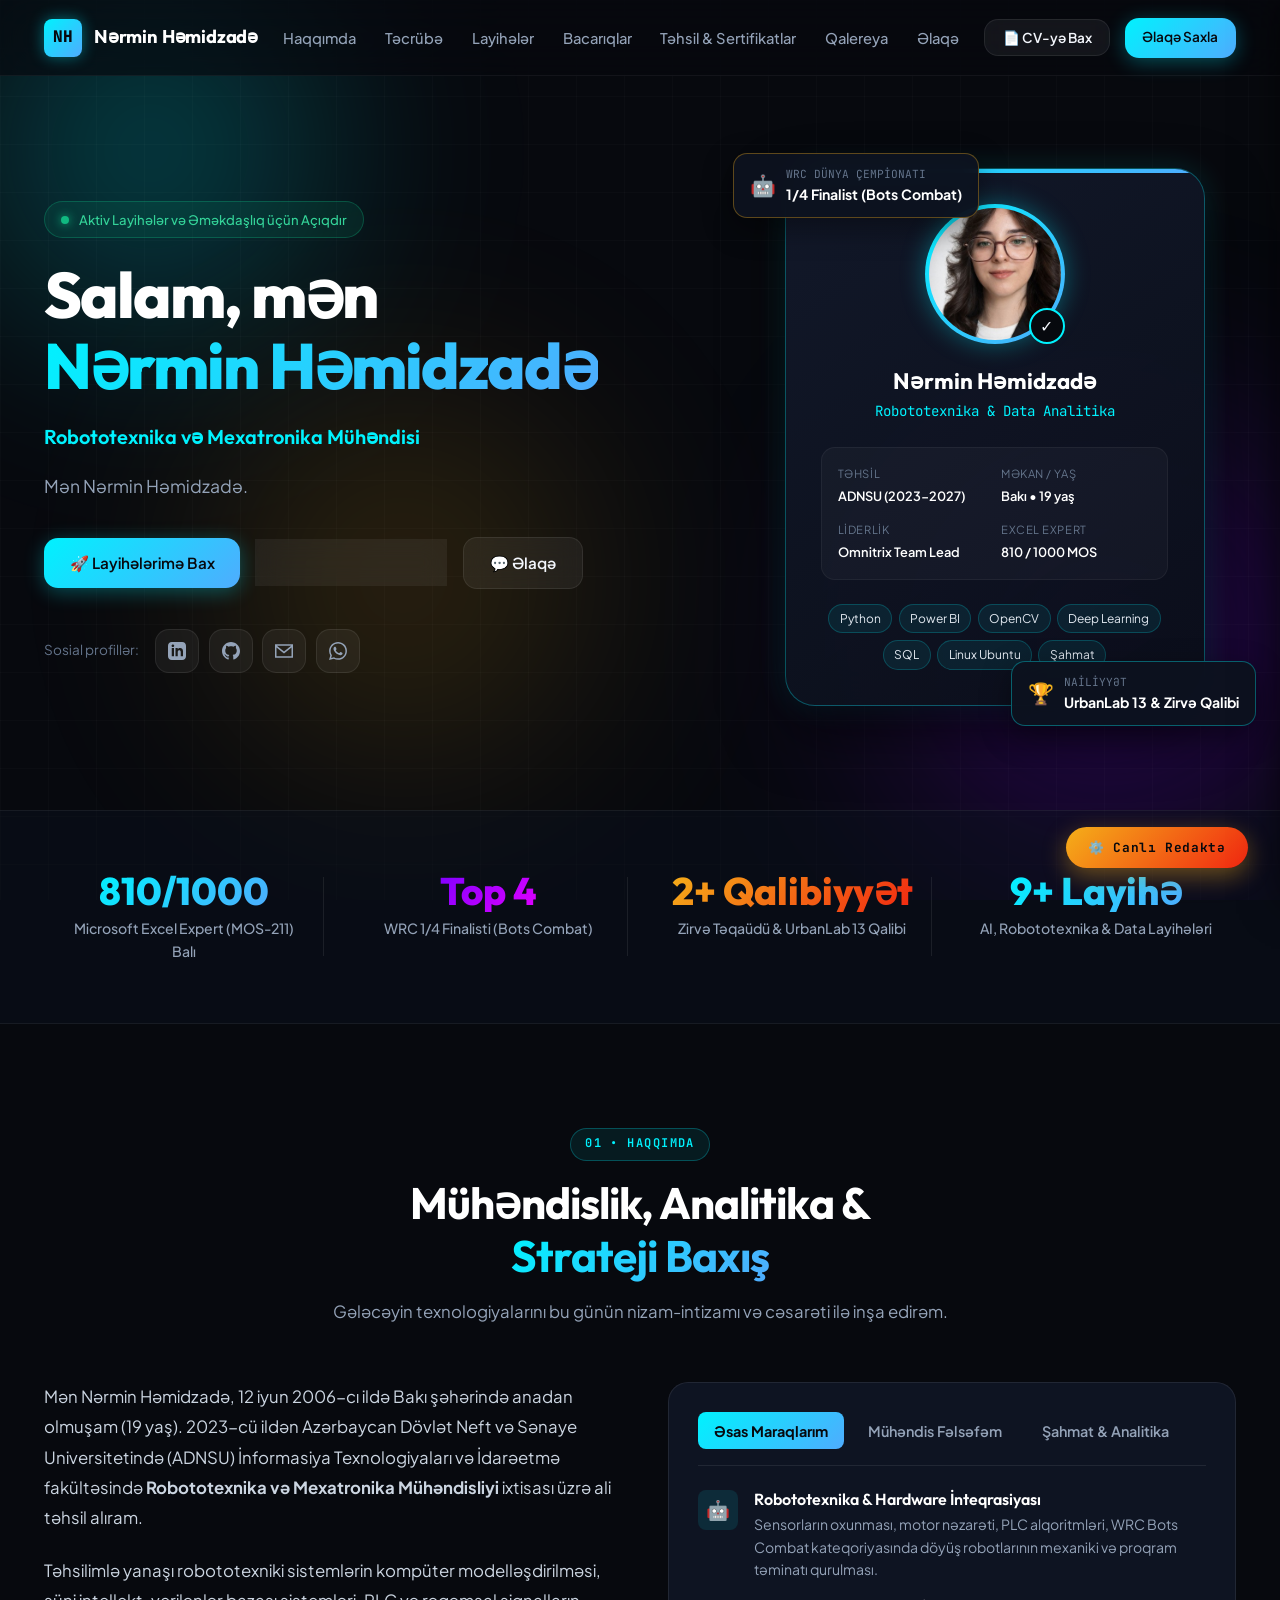
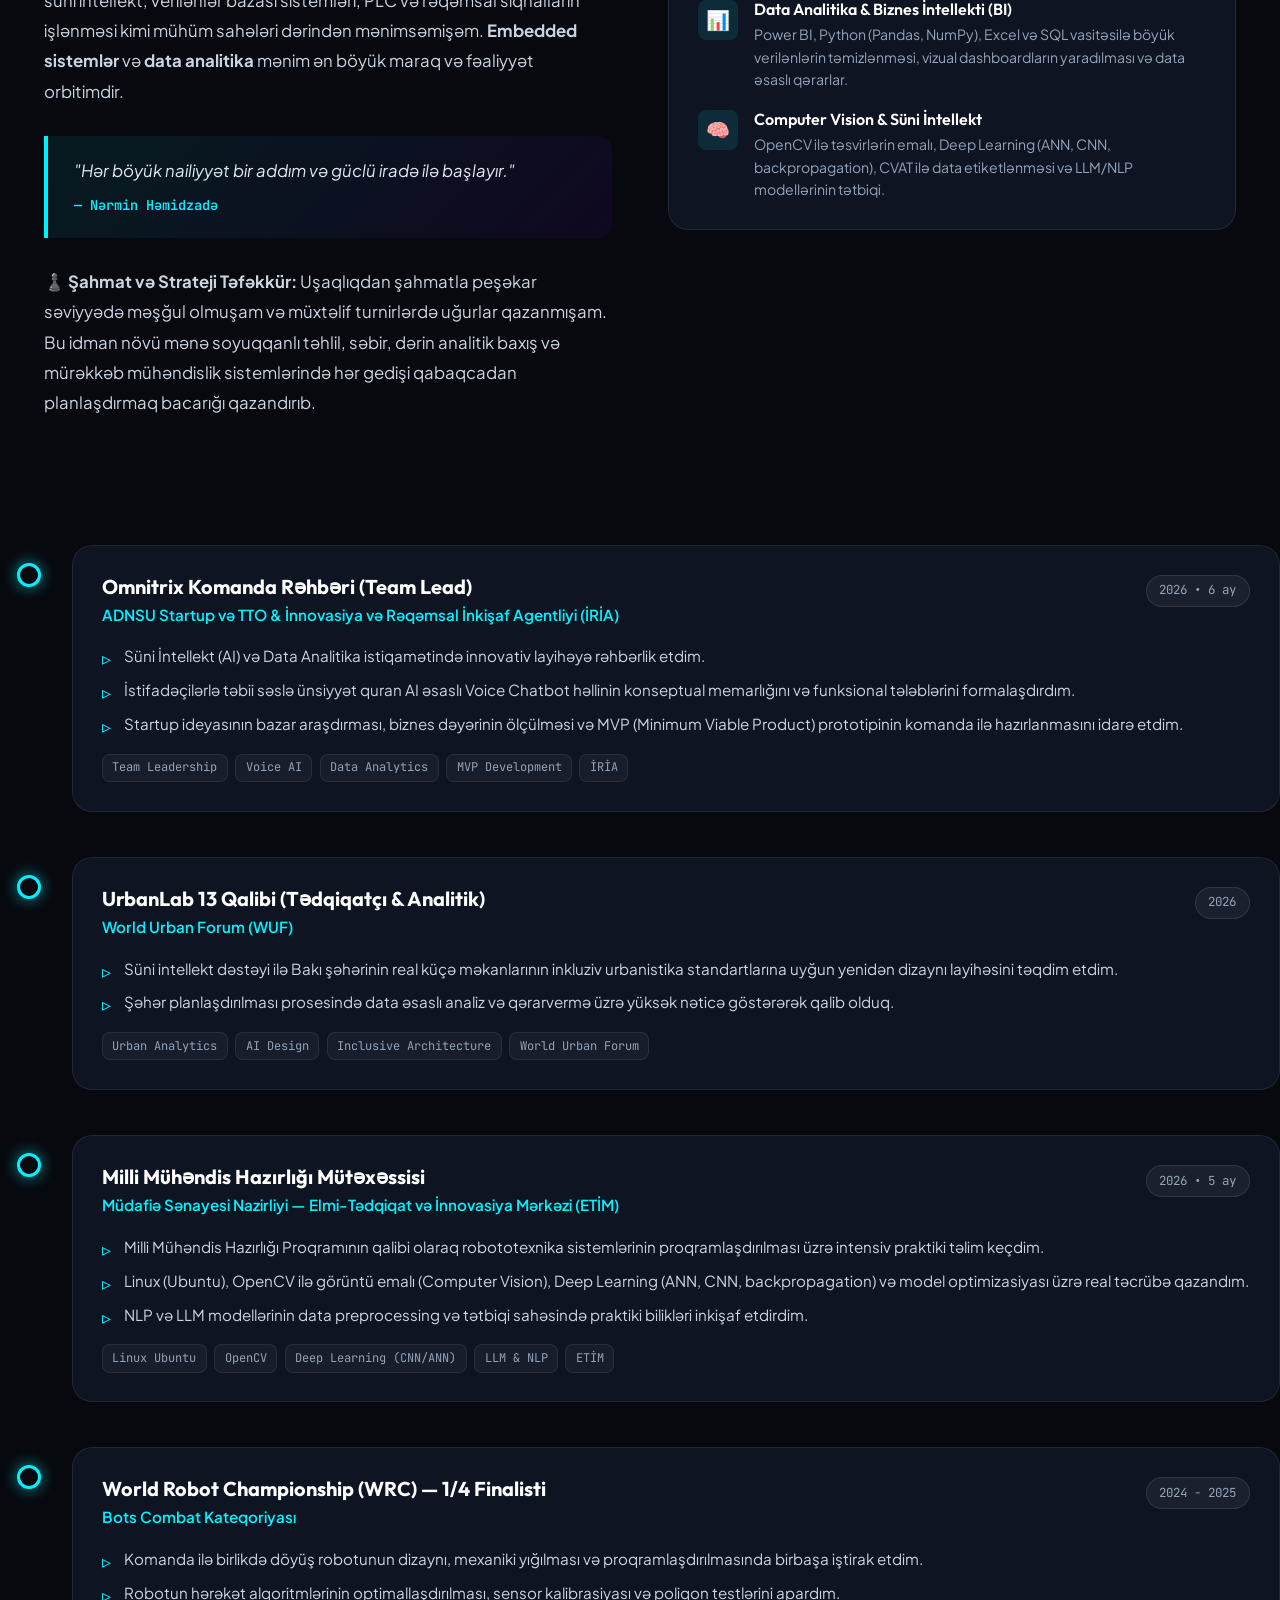
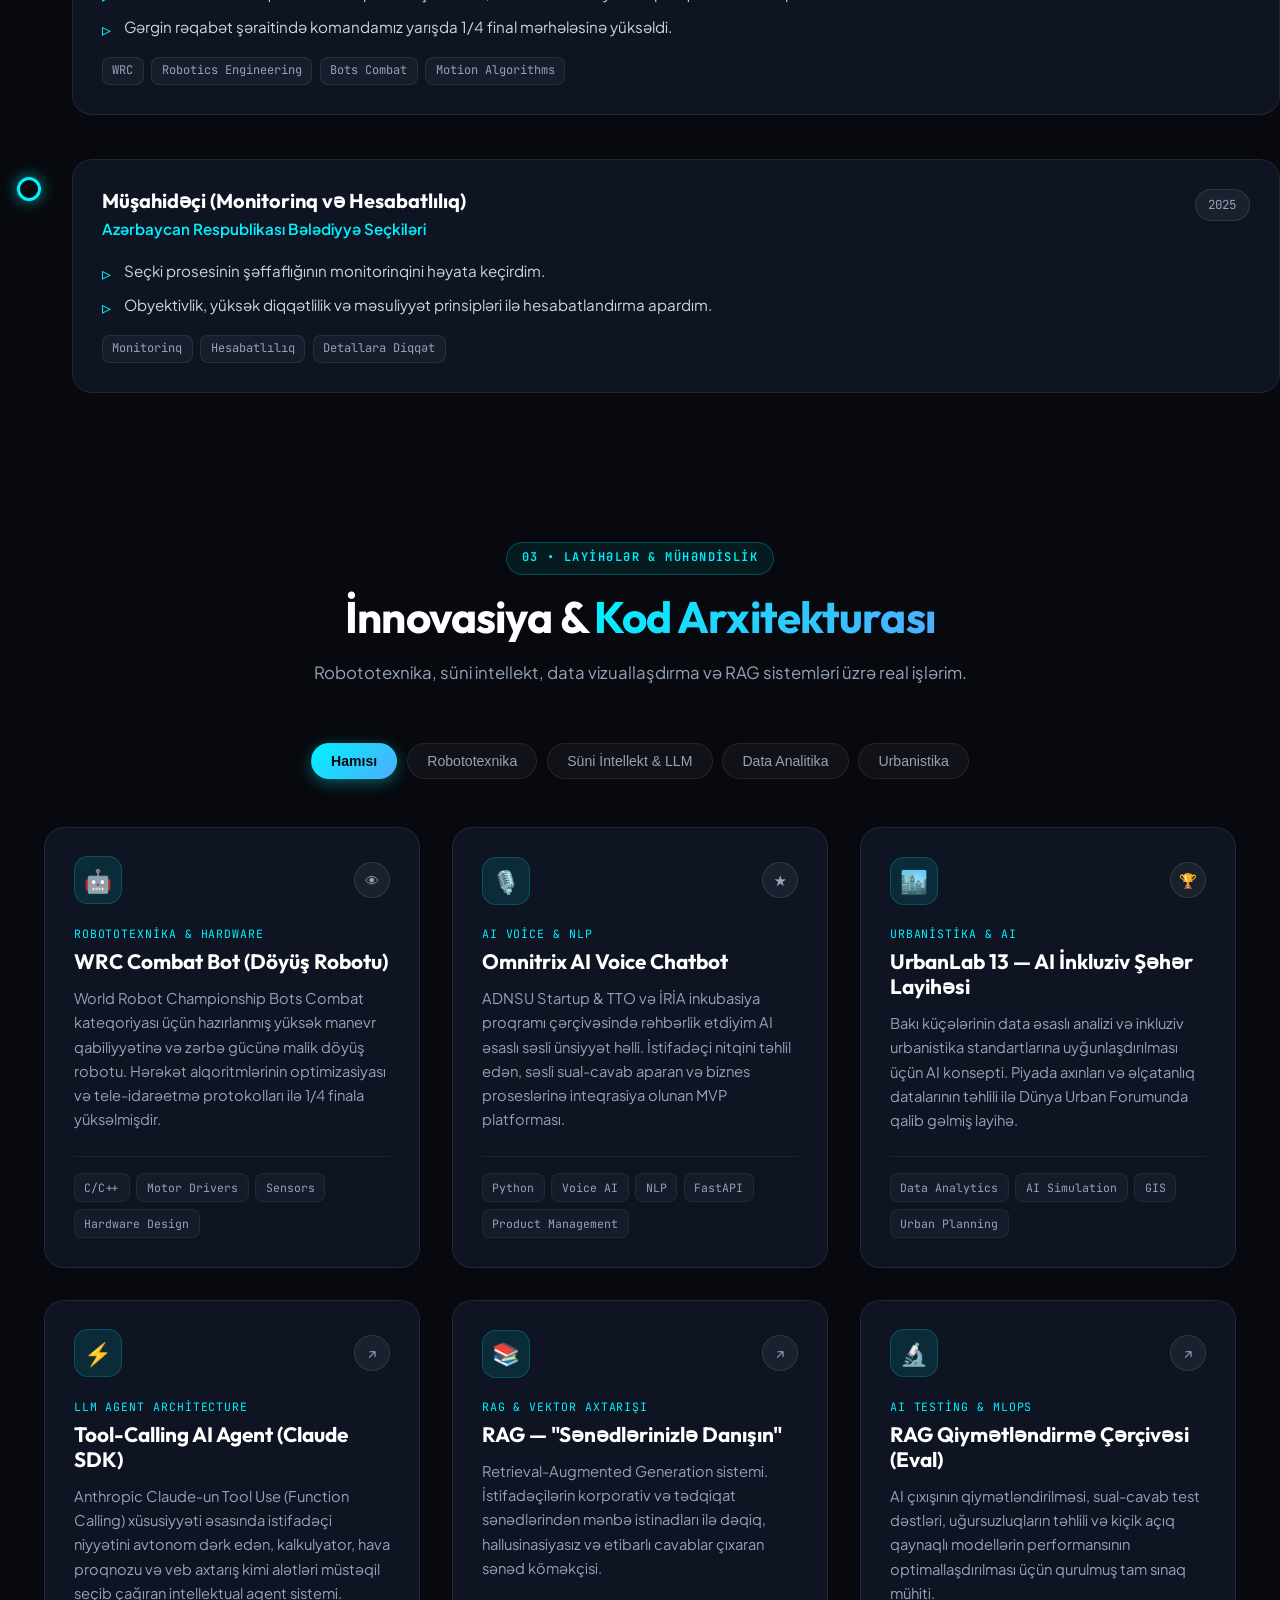
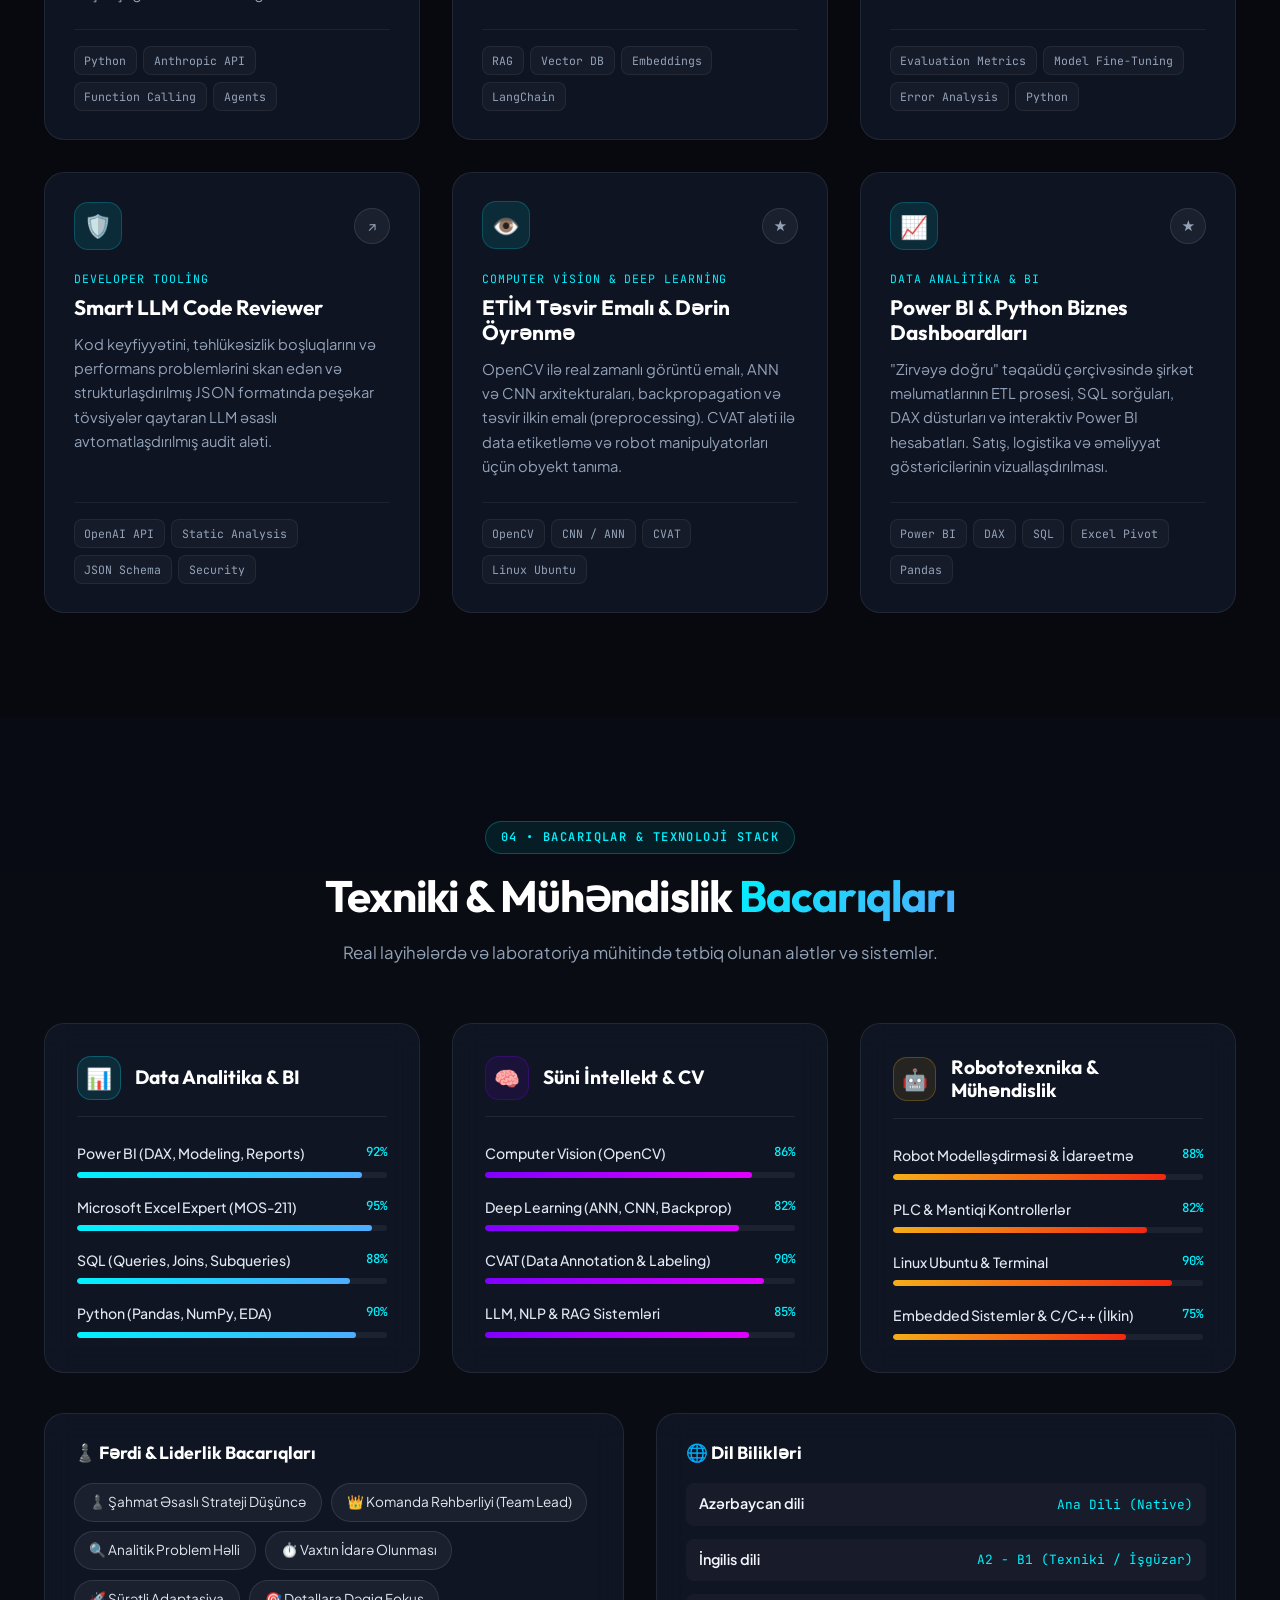
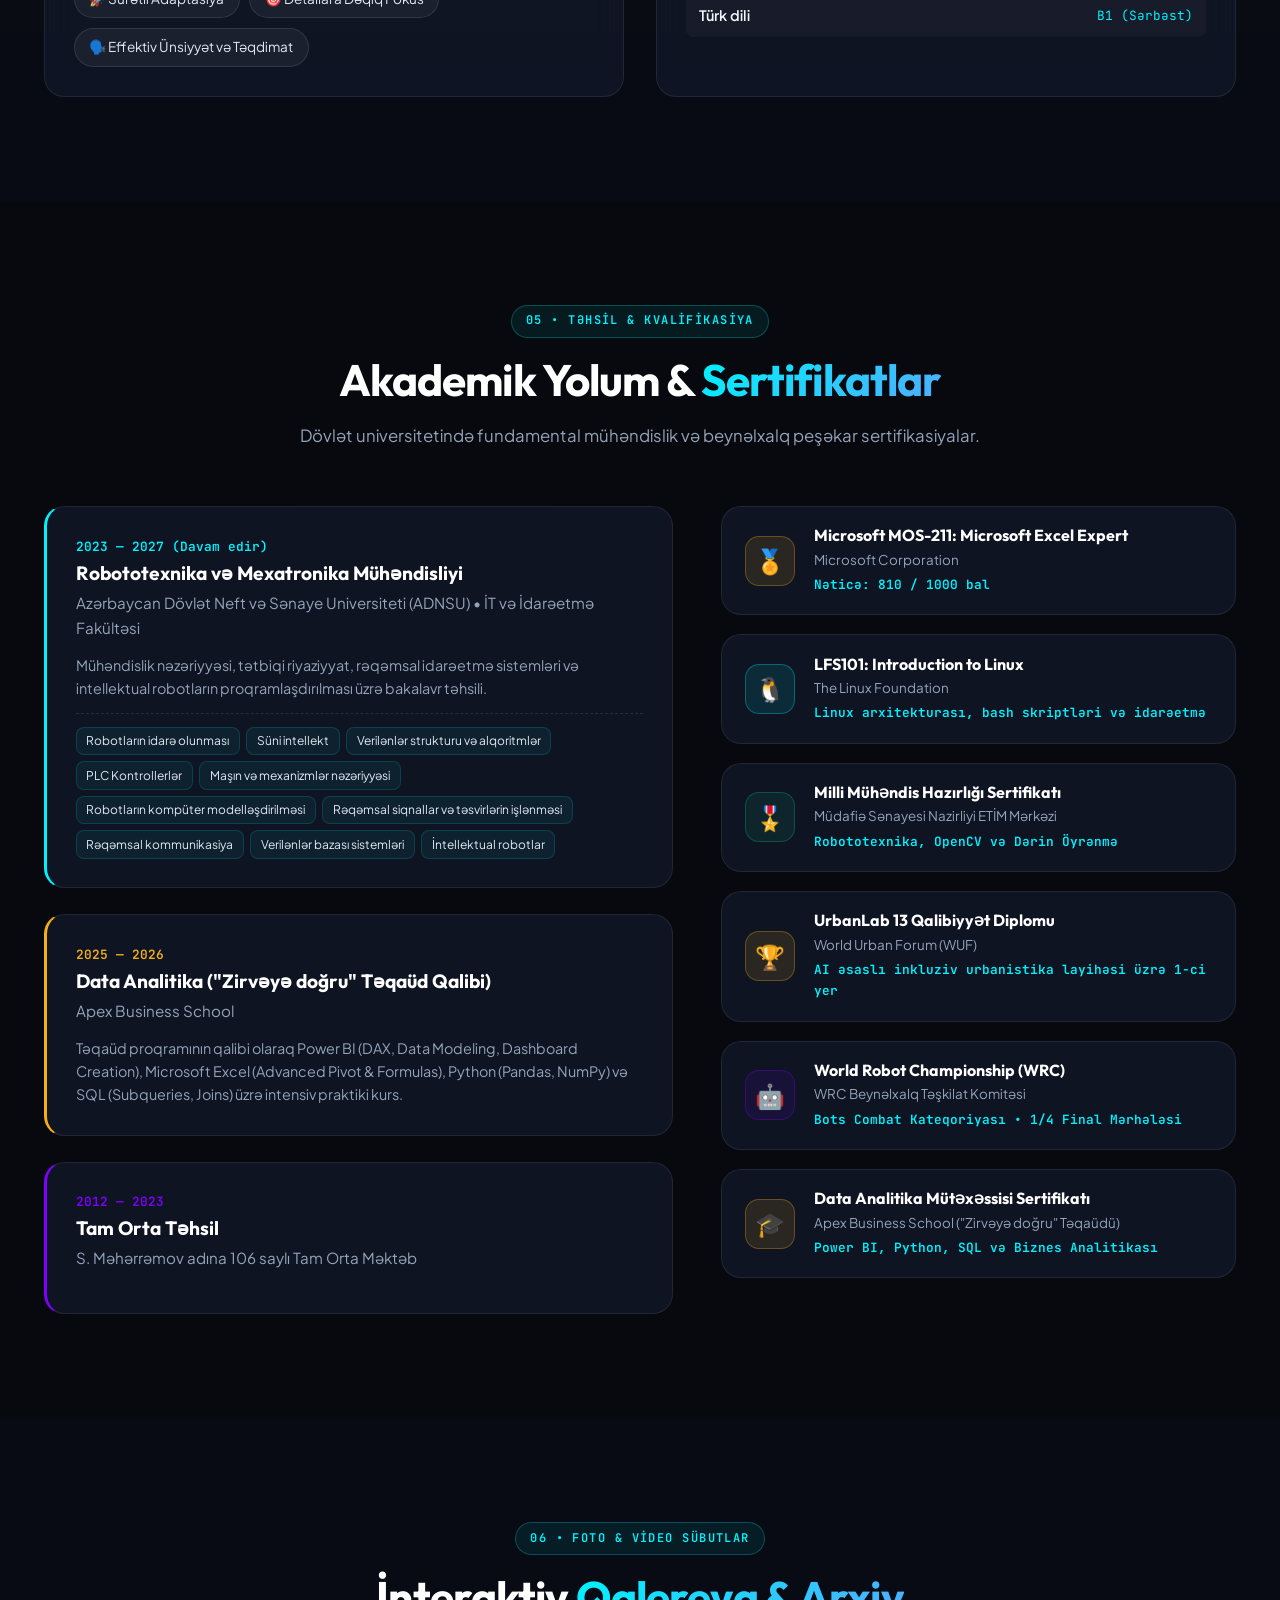
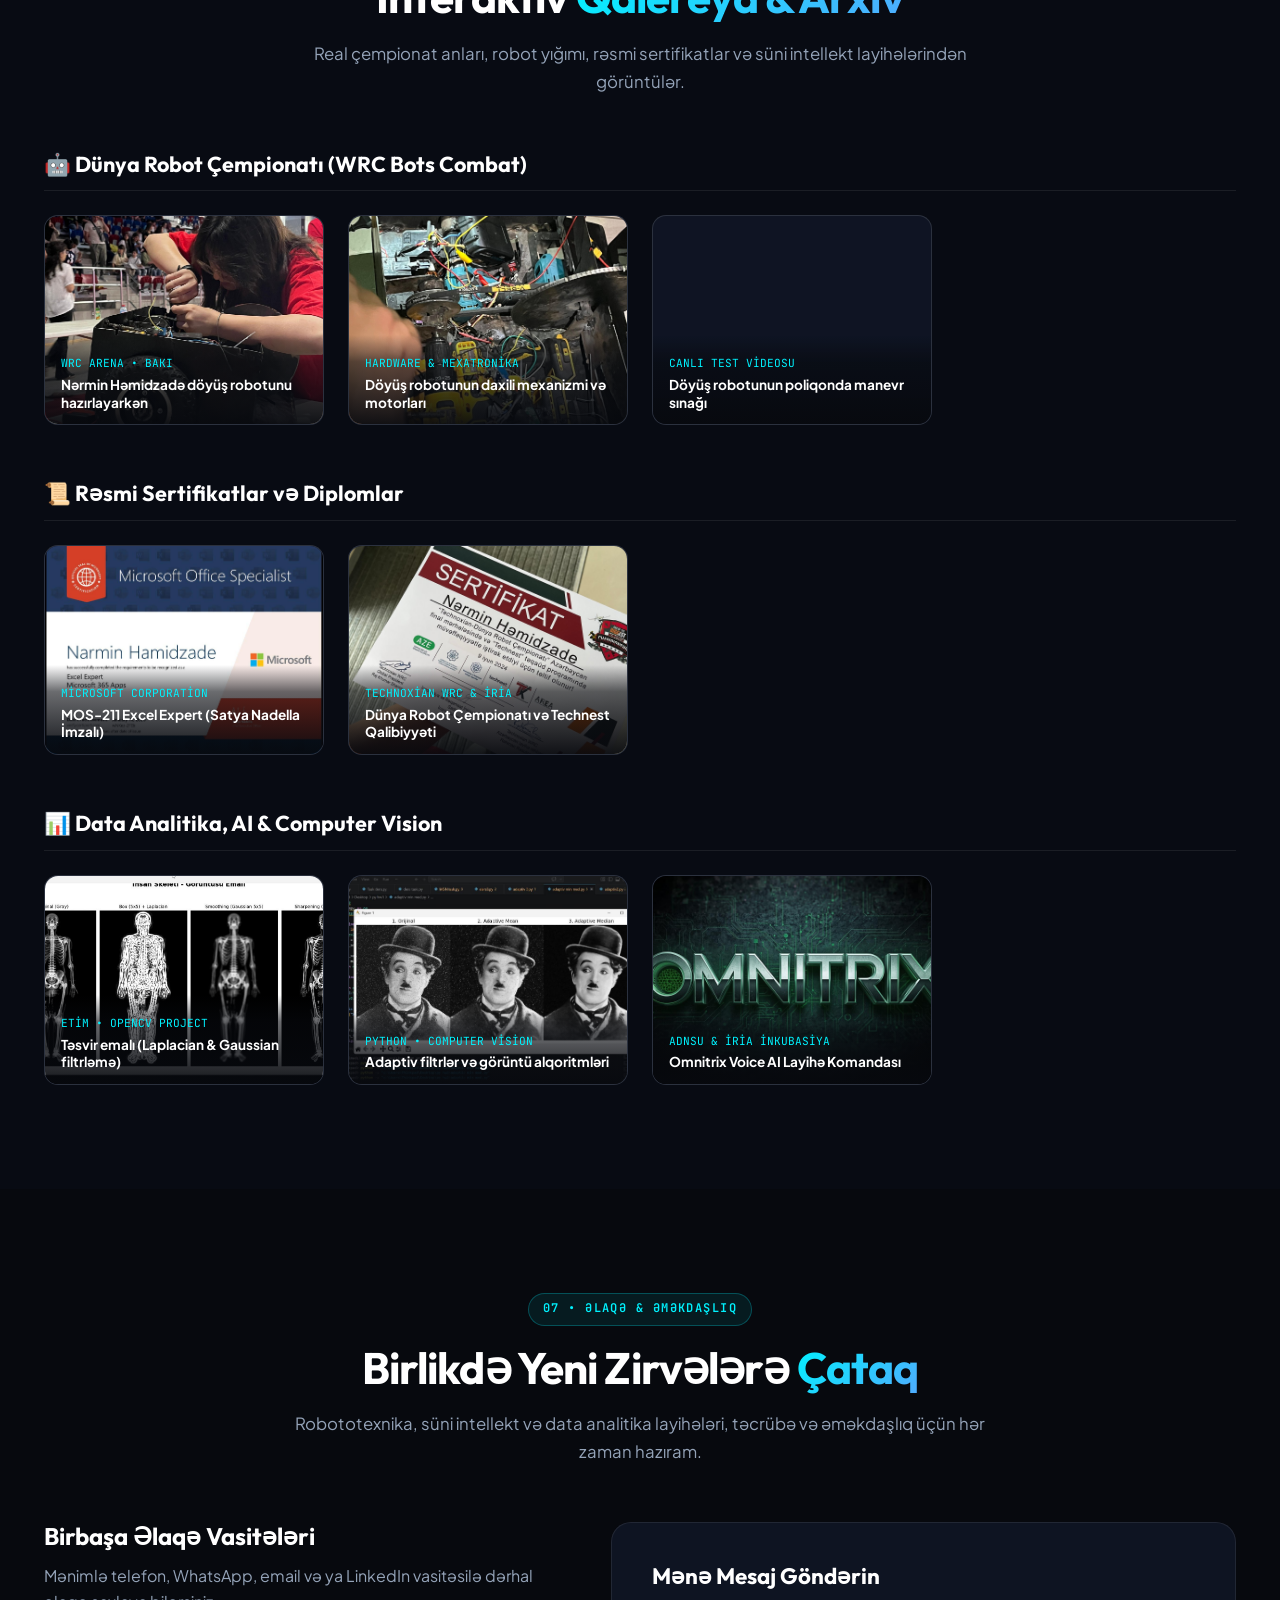
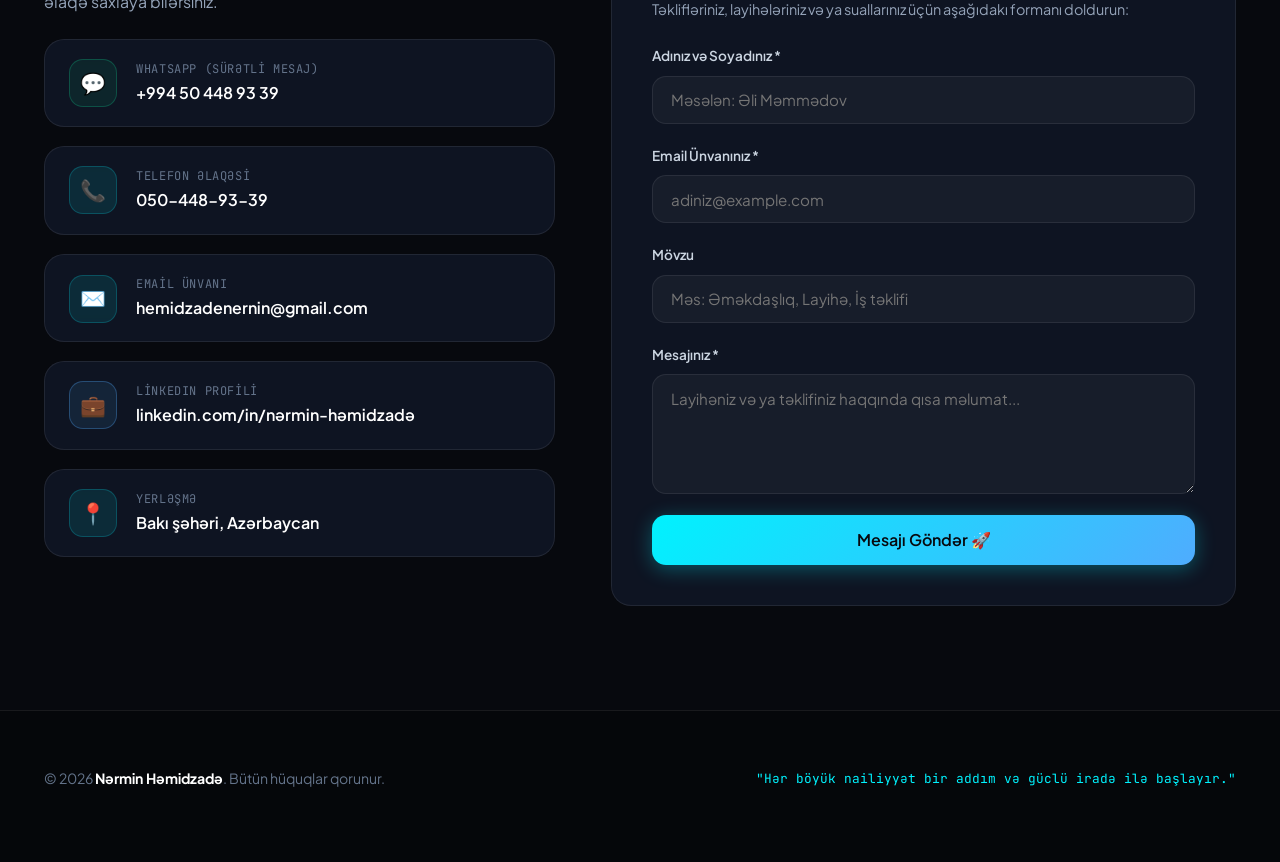
==== commit 99264afe: "Update: Integrate real LinkedIn certificates, WRC photos, videos, and concise bio" ====
--- a/index.html
+++ b/index.html
@@ -90,7 +90,7 @@
         </div>
 
         <p class="hero-bio">
-          Azərbaycan Dövlət Neft və Sənaye Universitetinin (ADNSU) tələbəsi, Omnitrix komanda rəhbəri və WRC Dünya Robot Çempionatı 1/4 finalisti. Süni intellekt, robototexnika, görüntü emalı (OpenCV) və data analitikasını inteqrasiya edərək sənayedə real dəyər yaradan texnoloji həllər qururam.
+          Mən Nərmin Həmidzadə.
         </p>
 
         <div class="hero-buttons">
@@ -136,7 +136,7 @@
 
         <div class="hero-card">
           <div class="profile-avatar-wrap">
-            <img src="avatar.png" alt="Nərmin Həmidzadə" class="profile-avatar" onerror="this.src='https://avatars.githubusercontent.com/u/167617717?v=4'">
+            <img src="images/profile.jpg" alt="Nərmin Həmidzadə" class="profile-avatar" onerror="this.src='avatar.png'">
             <div class="profile-badge-float" title="Verified Engineering">✓</div>
           </div>
 
@@ -992,7 +992,7 @@
       <div class="section-header">
         <div class="section-tag">06 • Foto & Video Sübutlar</div>
         <h2 class="section-title">İnteraktiv <span class="gradient-text">Qalereya & Arxiv</span></h2>
-        <p class="section-subtitle">Robotlar, yarışlar, sertifikatlar və data dashboard-ları. Kompüterinizdən yeni şəkillər əlavə edə bilərsiniz — onlar brauzerinizdə daimi yadda saxlanılacaq!</p>
+        <p class="section-subtitle">Real çempionat anları, robot yığımı, rəsmi sertifikatlar və süni intellekt layihələrindən görüntülər.</p>
       </div>
 
       <div class="gallery-categories">
@@ -1000,113 +1000,87 @@
         <div>
           <h3 class="gal-category-title">🤖 Dünya Robot Çempionatı (WRC Bots Combat)</h3>
           <div class="gallery-grid">
+            <!-- Real photo 1: Nermin assembling combat robot in arena -->
             <div class="media-slot" data-slot-id="wrc-1">
-              <input type="file" accept="image/*">
-              <div class="media-placeholder">
-                <span class="media-icon">📷</span>
-                <span class="media-caption">WRC Döyüş Robotu Quruluşu</span>
-                <span class="media-subtext">Şəkil seçmək üçün klikləyin</span>
-              </div>
-            </div>
+              <img src="images/wrc_nermin.jpg" alt="Nərmin Həmidzadə WRC Arenasında Robotu Yığarkən" loading="lazy">
+              <div class="media-card-label">
+                <div class="media-card-tag">WRC Arena • Bakı</div>
+                <div class="media-card-title">Nərmin Həmidzadə döyüş robotunu hazırlayarkən</div>
+              </div>
+            </div>
+
+            <!-- Real photo 2: Internal hardware, motors, cutting disc -->
             <div class="media-slot" data-slot-id="wrc-2">
-              <input type="file" accept="image/*">
-              <div class="media-placeholder">
-                <span class="media-icon">👥</span>
-                <span class="media-caption">Komanda & Poliqon Sınağı</span>
-                <span class="media-subtext">Şəkil seçmək üçün klikləyin</span>
-              </div>
-            </div>
+              <img src="images/wrc_robot_hardware.jpg" alt="WRC Bots Combat Robot Quruluşu" loading="lazy">
+              <div class="media-card-label">
+                <div class="media-card-tag">Hardware & Mexatronika</div>
+                <div class="media-card-title">Döyüş robotunun daxili mexanizmi və motorları</div>
+              </div>
+            </div>
+
+            <!-- Real video: Combat robot testing -->
             <div class="media-slot" data-slot-id="wrc-3">
-              <input type="file" accept="image/*">
-              <div class="media-placeholder">
-                <span class="media-icon">🏆</span>
-                <span class="media-caption">WRC 1/4 Final Anları</span>
-                <span class="media-subtext">Şəkil seçmək üçün klikləyin</span>
-              </div>
-            </div>
-          </div>
-        </div>
-
-        <!-- Category 2: Data Analytics & AI Dashboards -->
+              <video src="images/wrc_robot_demo.mp4" autoplay muted loop playsinline></video>
+              <div class="media-card-label">
+                <div class="media-card-tag">Canlı Test Videosu</div>
+                <div class="media-card-title">Döyüş robotunun poliqonda manevr sınağı</div>
+              </div>
+            </div>
+          </div>
+        </div>
+
+        <!-- Category 2: Rəsmi Sertifikatlar -->
         <div>
-          <h3 class="gal-category-title">📊 Data Analitika, AI & OpenCV Layihələri</h3>
+          <h3 class="gal-category-title">📜 Rəsmi Sertifikatlar və Diplomlar</h3>
           <div class="gallery-grid">
+            <!-- Real Cert 1: Microsoft MOS-211 Excel Expert -->
+            <div class="media-slot" data-slot-id="cert-1">
+              <img src="images/cert_excel_expert.jpg" alt="Microsoft Excel Expert MOS-211 Sertifikatı" loading="lazy">
+              <div class="media-card-label">
+                <div class="media-card-tag">Microsoft Corporation</div>
+                <div class="media-card-title">MOS-211 Excel Expert (Satya Nadella İmzalı)</div>
+              </div>
+            </div>
+
+            <!-- Real Cert 2: WRC & Technest Certificate -->
+            <div class="media-slot" data-slot-id="cert-2">
+              <img src="images/cert_wrc.jpg" alt="Technoxian WRC və Technest Qalibiyyət Sertifikatı" loading="lazy">
+              <div class="media-card-label">
+                <div class="media-card-tag">Technoxian WRC & İRİA</div>
+                <div class="media-card-title">Dünya Robot Çempionatı və Technest Qalibiyyəti</div>
+              </div>
+            </div>
+          </div>
+        </div>
+
+        <!-- Category 3: Data Analitika, AI & OpenCV Layihələri -->
+        <div>
+          <h3 class="gal-category-title">📊 Data Analitika, AI & Computer Vision</h3>
+          <div class="gallery-grid">
+            <!-- Real project 1: OpenCV Skeleton processing -->
             <div class="media-slot" data-slot-id="data-1">
-              <input type="file" accept="image/*">
-              <div class="media-placeholder">
-                <span class="media-icon">📈</span>
-                <span class="media-caption">Power BI İnteraktiv Dashboard</span>
-                <span class="media-subtext">Şəkil seçmək üçün klikləyin</span>
-              </div>
-            </div>
+              <img src="images/opencv_skeleton.jpg" alt="ETİM OpenCV İnsan Skeleti Görüntü Emalı" loading="lazy">
+              <div class="media-card-label">
+                <div class="media-card-tag">ETİM • OpenCV Project</div>
+                <div class="media-card-title">Təsvir emalı (Laplacian & Gaussian filtrləmə)</div>
+              </div>
+            </div>
+
+            <!-- Real project 2: OpenCV VS Code -->
             <div class="media-slot" data-slot-id="data-2">
-              <input type="file" accept="image/*">
-              <div class="media-placeholder">
-                <span class="media-icon">🧠</span>
-                <span class="media-caption">OpenCV & Təsvir Emalı Nəticələri</span>
-                <span class="media-subtext">Şəkil seçmək üçün klikləyin</span>
-              </div>
-            </div>
+              <img src="images/opencv_code.jpg" alt="VS Code OpenCV Adaptiv Filtrlər Kodu" loading="lazy">
+              <div class="media-card-label">
+                <div class="media-card-tag">Python • Computer Vision</div>
+                <div class="media-card-title">Adaptiv filtrlər və görüntü alqoritmləri</div>
+              </div>
+            </div>
+
+            <!-- Real project 3: Omnitrix Team Logo -->
             <div class="media-slot" data-slot-id="data-3">
-              <input type="file" accept="image/*">
-              <div class="media-placeholder">
-                <span class="media-icon">🏙️</span>
-                <span class="media-caption">UrbanLab 13 Şəhər Dizaynı</span>
-                <span class="media-subtext">Şəkil seçmək üçün klikləyin</span>
-              </div>
-            </div>
-          </div>
-        </div>
-
-        <!-- Category 3: Certifications & Diplomas -->
-        <div>
-          <h3 class="gal-category-title">📜 Sertifikatlar və Rəsmi Sənədlər</h3>
-          <div class="gallery-grid">
-            <div class="media-slot" data-slot-id="cert-1">
-              <input type="file" accept="image/*">
-              <div class="media-placeholder">
-                <span class="media-icon">📜</span>
-                <span class="media-caption">Microsoft MOS-211 Excel Sertifikatı</span>
-                <span class="media-subtext">Şəkil seçmək üçün klikləyin</span>
-              </div>
-            </div>
-            <div class="media-slot" data-slot-id="cert-2">
-              <input type="file" accept="image/*">
-              <div class="media-placeholder">
-                <span class="media-icon">📜</span>
-                <span class="media-caption">Müdafiə Sənayesi Nazirliyi ETİM Sertifikatı</span>
-                <span class="media-subtext">Şəkil seçmək üçün klikləyin</span>
-              </div>
-            </div>
-            <div class="media-slot" data-slot-id="cert-3">
-              <input type="file" accept="image/*">
-              <div class="media-placeholder">
-                <span class="media-icon">📜</span>
-                <span class="media-caption">Apex "Zirvə" & UrbanLab Qalibiyyət Diplomu</span>
-                <span class="media-subtext">Şəkil seçmək üçün klikləyin</span>
-              </div>
-            </div>
-          </div>
-        </div>
-
-        <!-- Category 4: Videos & Dynamic Demos -->
-        <div>
-          <h3 class="gal-category-title">🎥 Video Demos & Robot Sınaqları</h3>
-          <div class="gallery-grid">
-            <div class="media-slot" data-slot-id="vid-1">
-              <input type="file" accept="video/*">
-              <div class="media-placeholder">
-                <span class="media-icon">🎬</span>
-                <span class="media-caption">WRC Robot Döyüşü / Manevr Videosu</span>
-                <span class="media-subtext">Video seçmək üçün klikləyin (mp4, webm)</span>
-              </div>
-            </div>
-            <div class="media-slot" data-slot-id="vid-2">
-              <input type="file" accept="video/*">
-              <div class="media-placeholder">
-                <span class="media-icon">🎬</span>
-                <span class="media-caption">Omnitrix AI Voice Chatbot Səs Testi</span>
-                <span class="media-subtext">Video seçmək üçün klikləyin (mp4, webm)</span>
+              <img src="images/omnitrix_logo.jpg" alt="Omnitrix AI Komandası Loqosu" loading="lazy">
+              <div class="media-card-label">
+                <div class="media-card-tag">ADNSU & İRİA İnkubasiya</div>
+                <div class="media-card-title">Omnitrix Voice AI Layihə Komandası</div>
               </div>
             </div>
           </div>
--- a/styles.css
+++ b/styles.css
@@ -1496,7 +1496,7 @@
 .media-slot {
   aspect-ratio: 4/3;
   background: var(--bg-card);
-  border: 2px dashed rgba(255, 255, 255, 0.15);
+  border: 1px solid rgba(255, 255, 255, 0.12);
   border-radius: var(--radius-md);
   display: flex;
   flex-direction: column;
@@ -1507,12 +1507,12 @@
   cursor: pointer;
   transition: all var(--transition-normal);
   text-align: center;
-  padding: 1.5rem;
 }
 
 .media-slot:hover {
   border-color: var(--accent-cyan);
-  background: rgba(0, 242, 254, 0.05);
+  transform: translateY(-4px);
+  box-shadow: 0 12px 30px rgba(0, 0, 0, 0.5);
 }
 
 .media-slot input[type="file"] {
@@ -1529,6 +1529,7 @@
   align-items: center;
   gap: 0.6rem;
   pointer-events: none;
+  padding: 1.5rem;
 }
 
 .media-icon {
@@ -1554,6 +1555,38 @@
   height: 100%;
   object-fit: cover;
   z-index: 2;
+  transition: transform 0.4s ease;
+}
+
+.media-slot:hover img {
+  transform: scale(1.05);
+}
+
+.media-card-label {
+  position: absolute;
+  bottom: 0;
+  left: 0;
+  right: 0;
+  background: linear-gradient(to top, rgba(7, 9, 14, 0.95) 0%, rgba(7, 9, 14, 0.6) 70%, transparent 100%);
+  padding: 1.2rem 1rem 0.8rem 1rem;
+  z-index: 4;
+  text-align: left;
+  pointer-events: none;
+}
+
+.media-card-title {
+  font-size: 0.85rem;
+  font-weight: 700;
+  color: #fff;
+  line-height: 1.3;
+}
+
+.media-card-tag {
+  font-family: var(--font-mono);
+  font-size: 0.7rem;
+  color: var(--accent-cyan);
+  text-transform: uppercase;
+  margin-bottom: 0.2rem;
 }
 
 .media-overlay-actions {
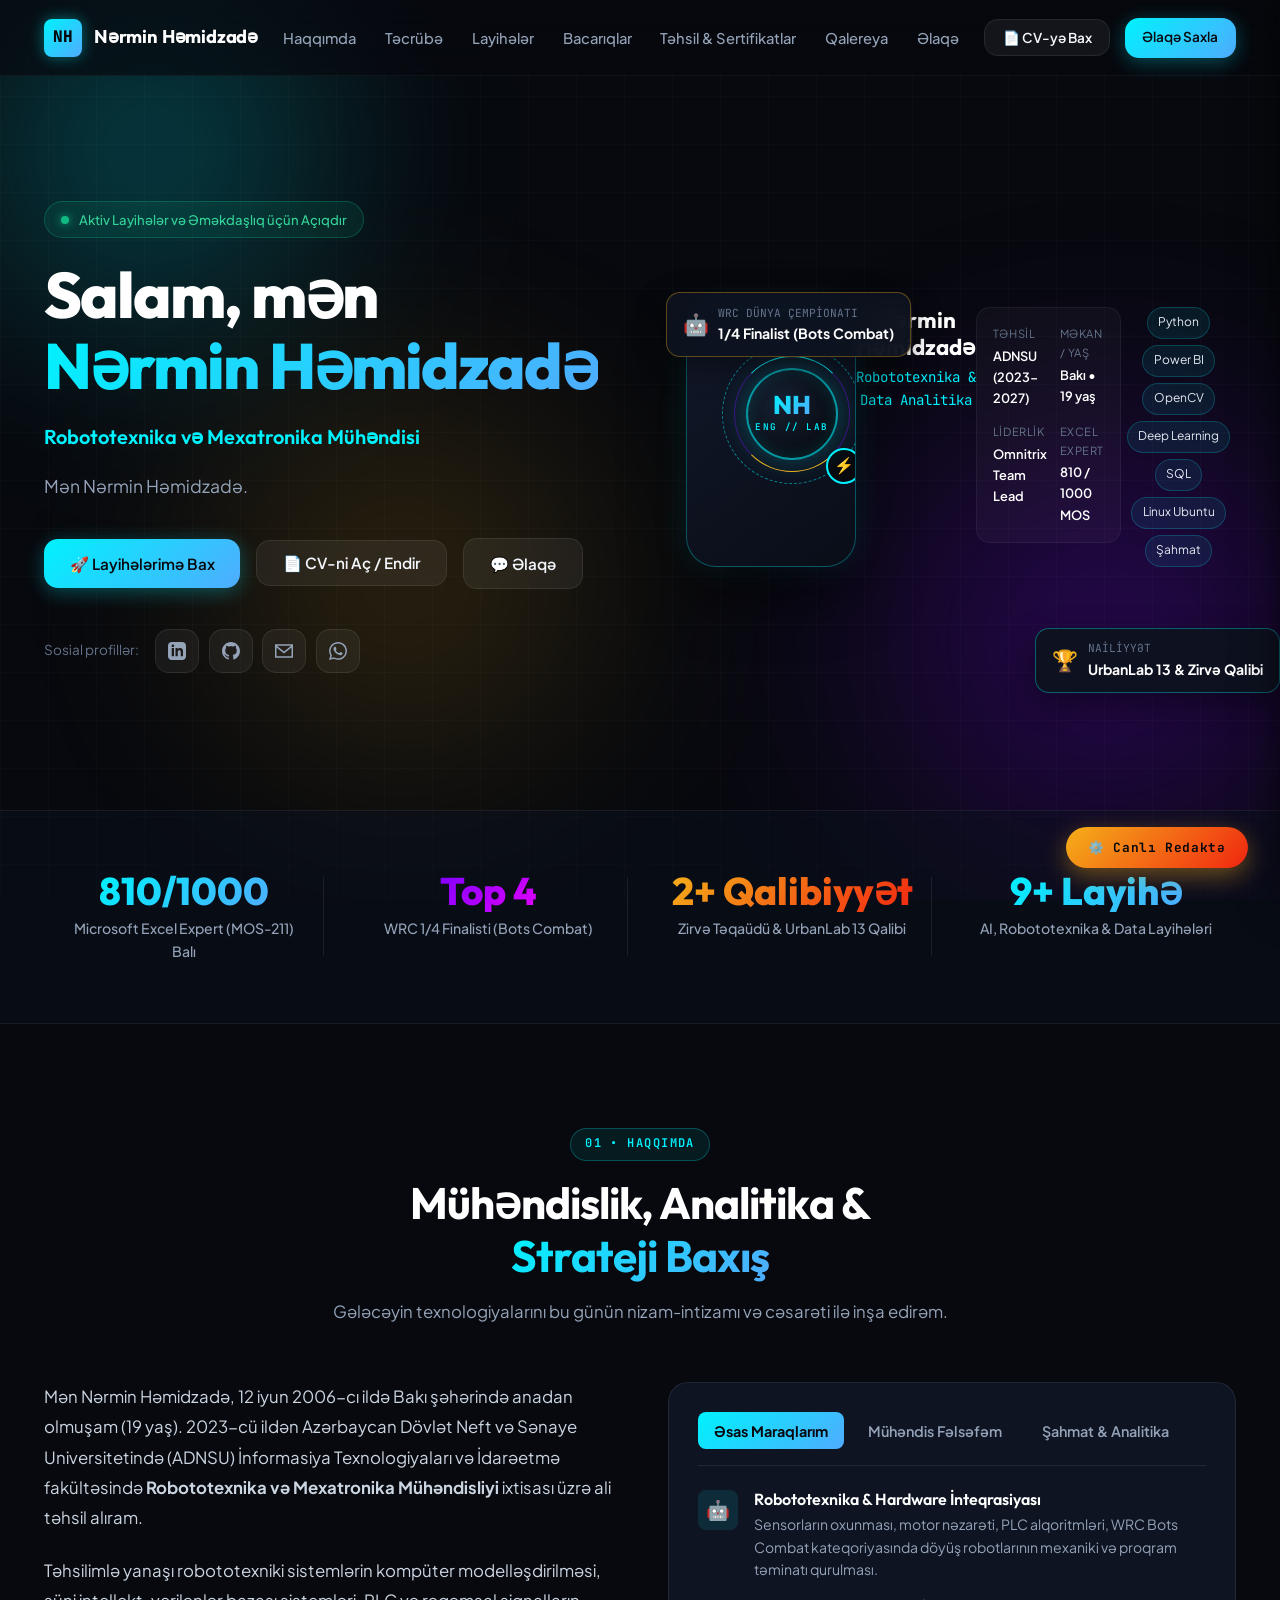
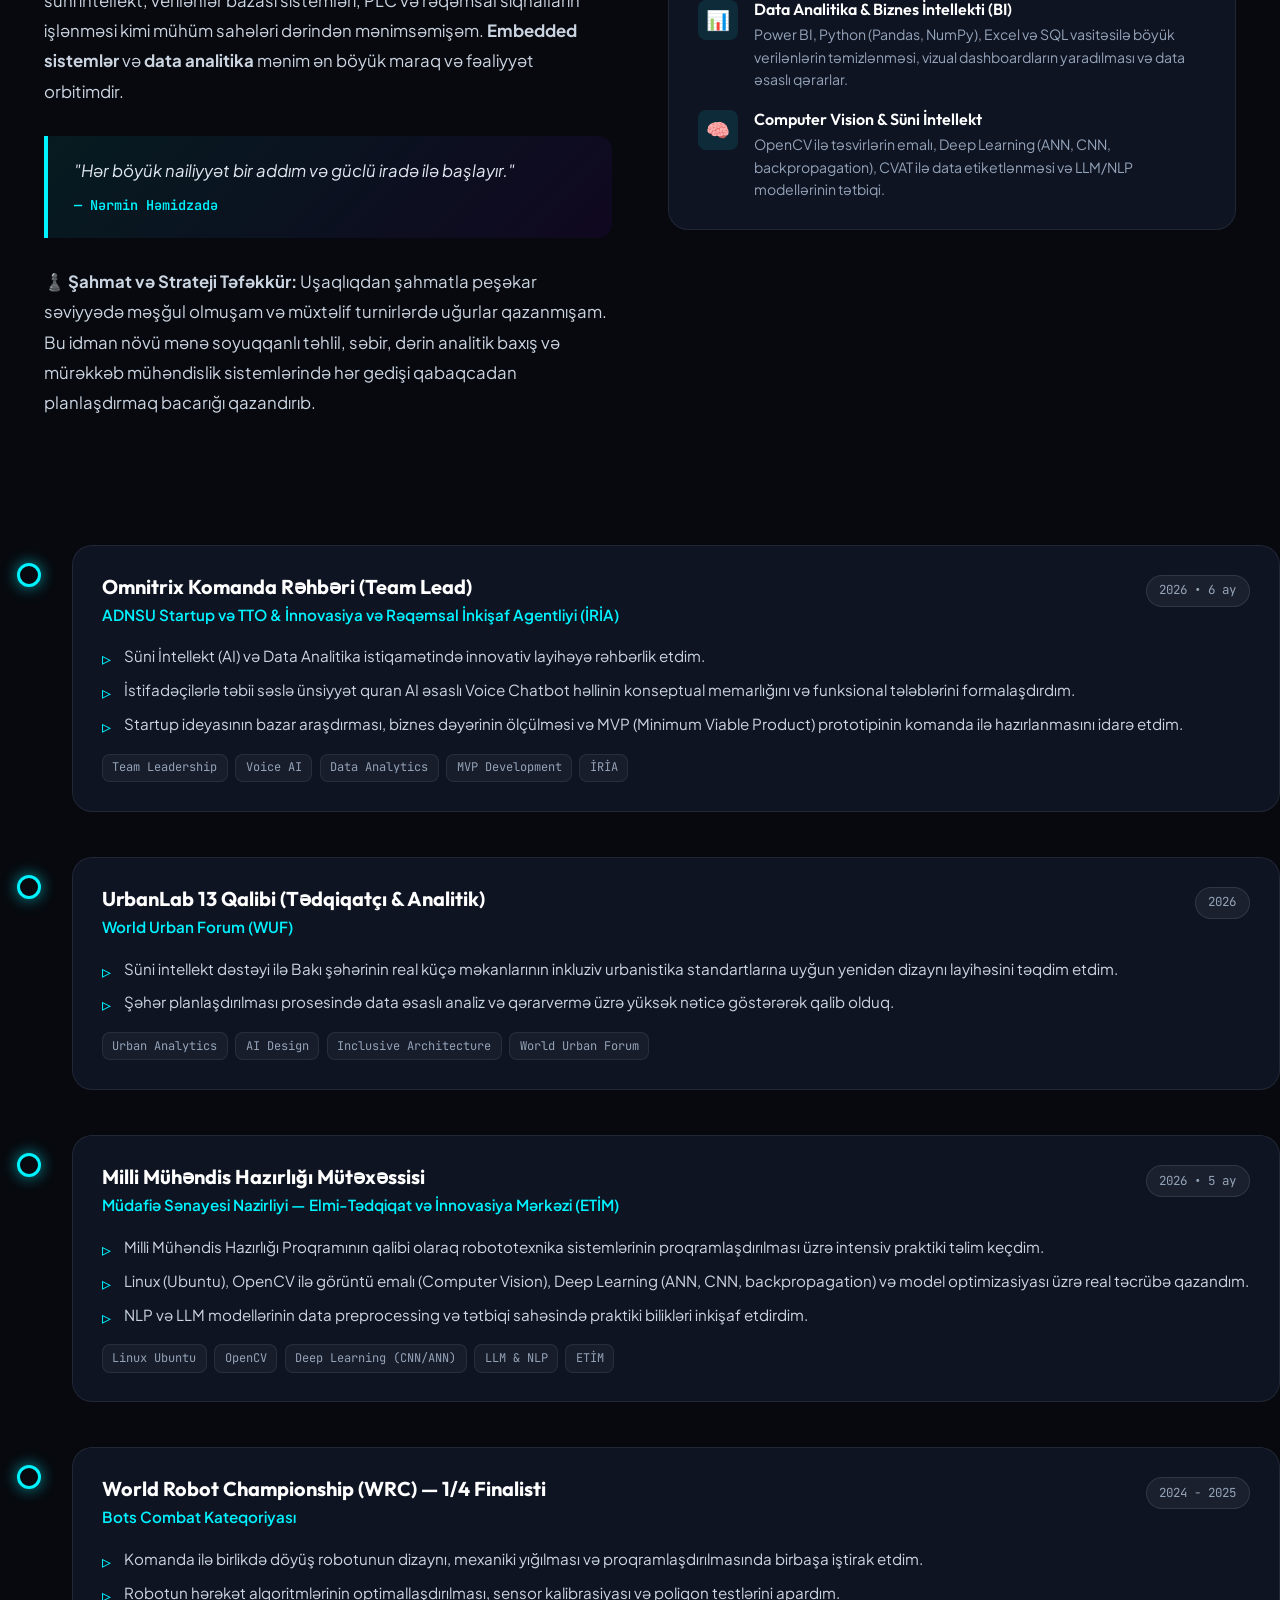
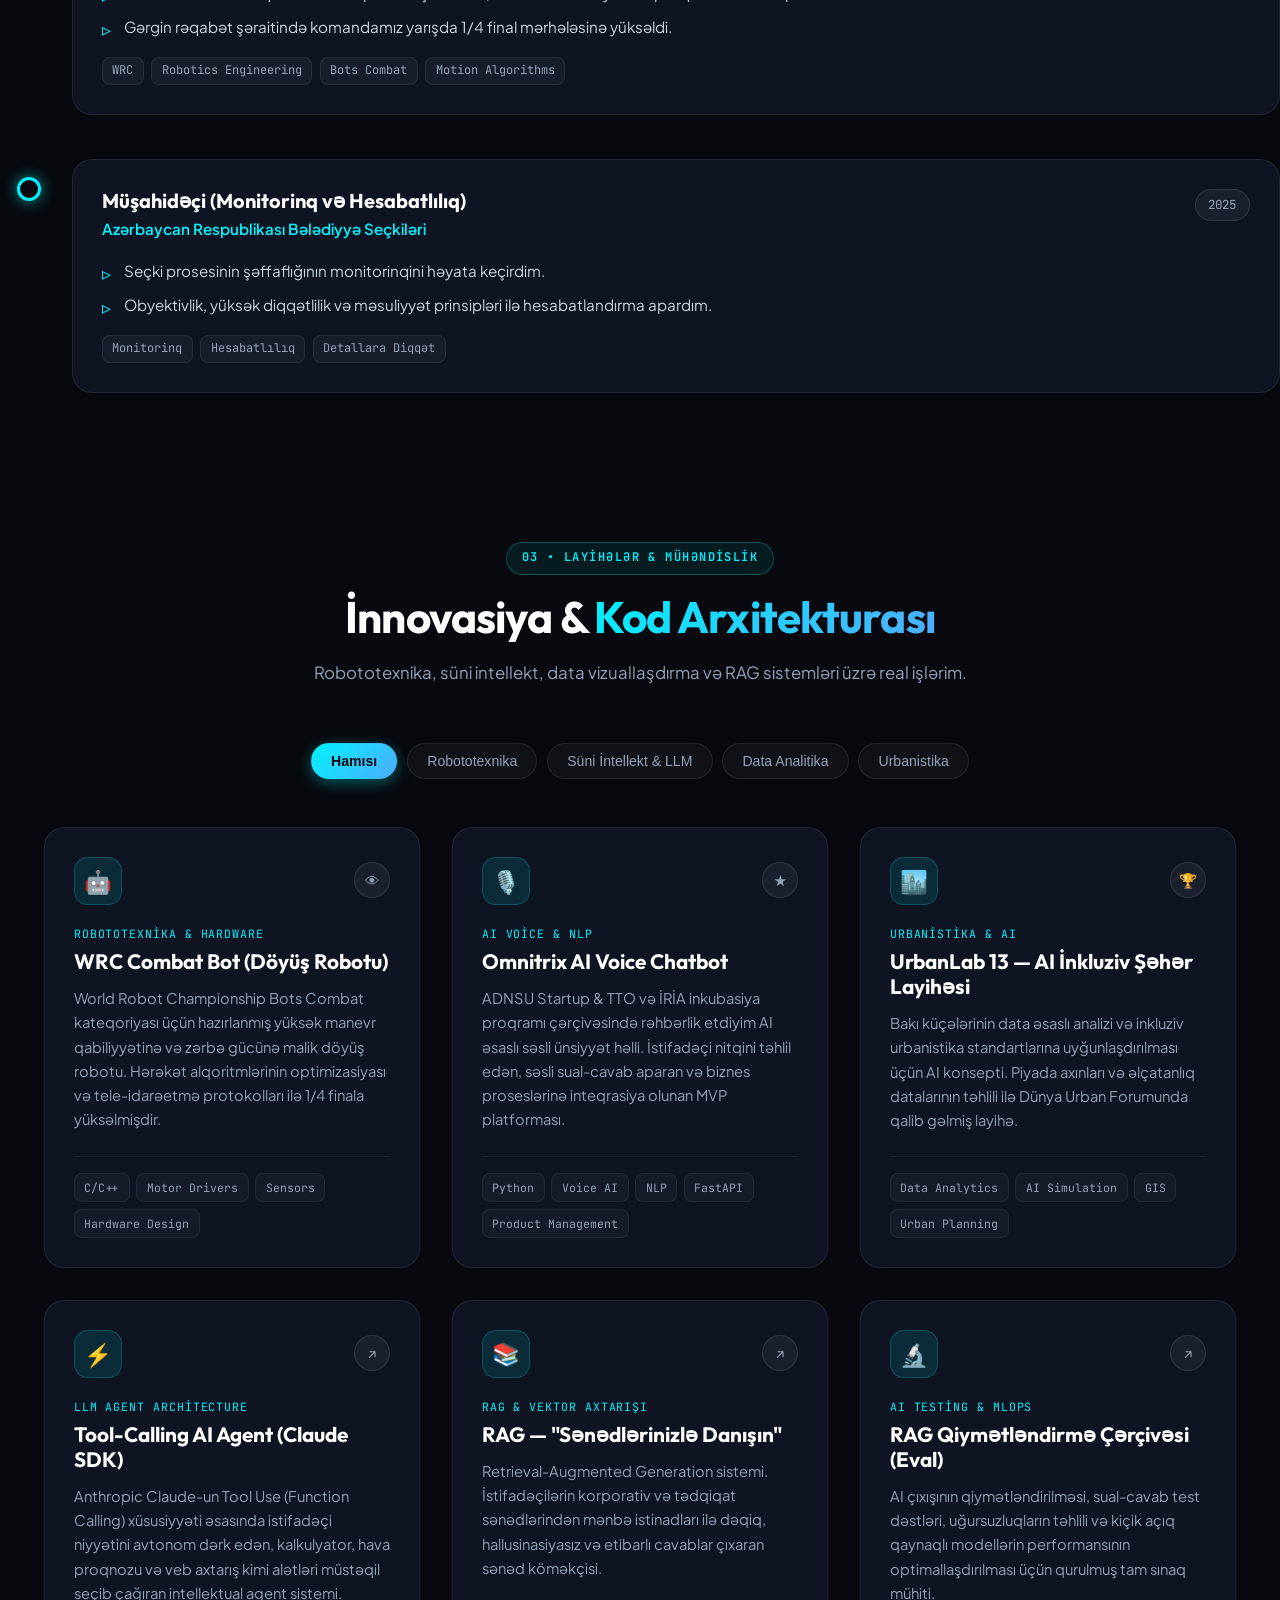
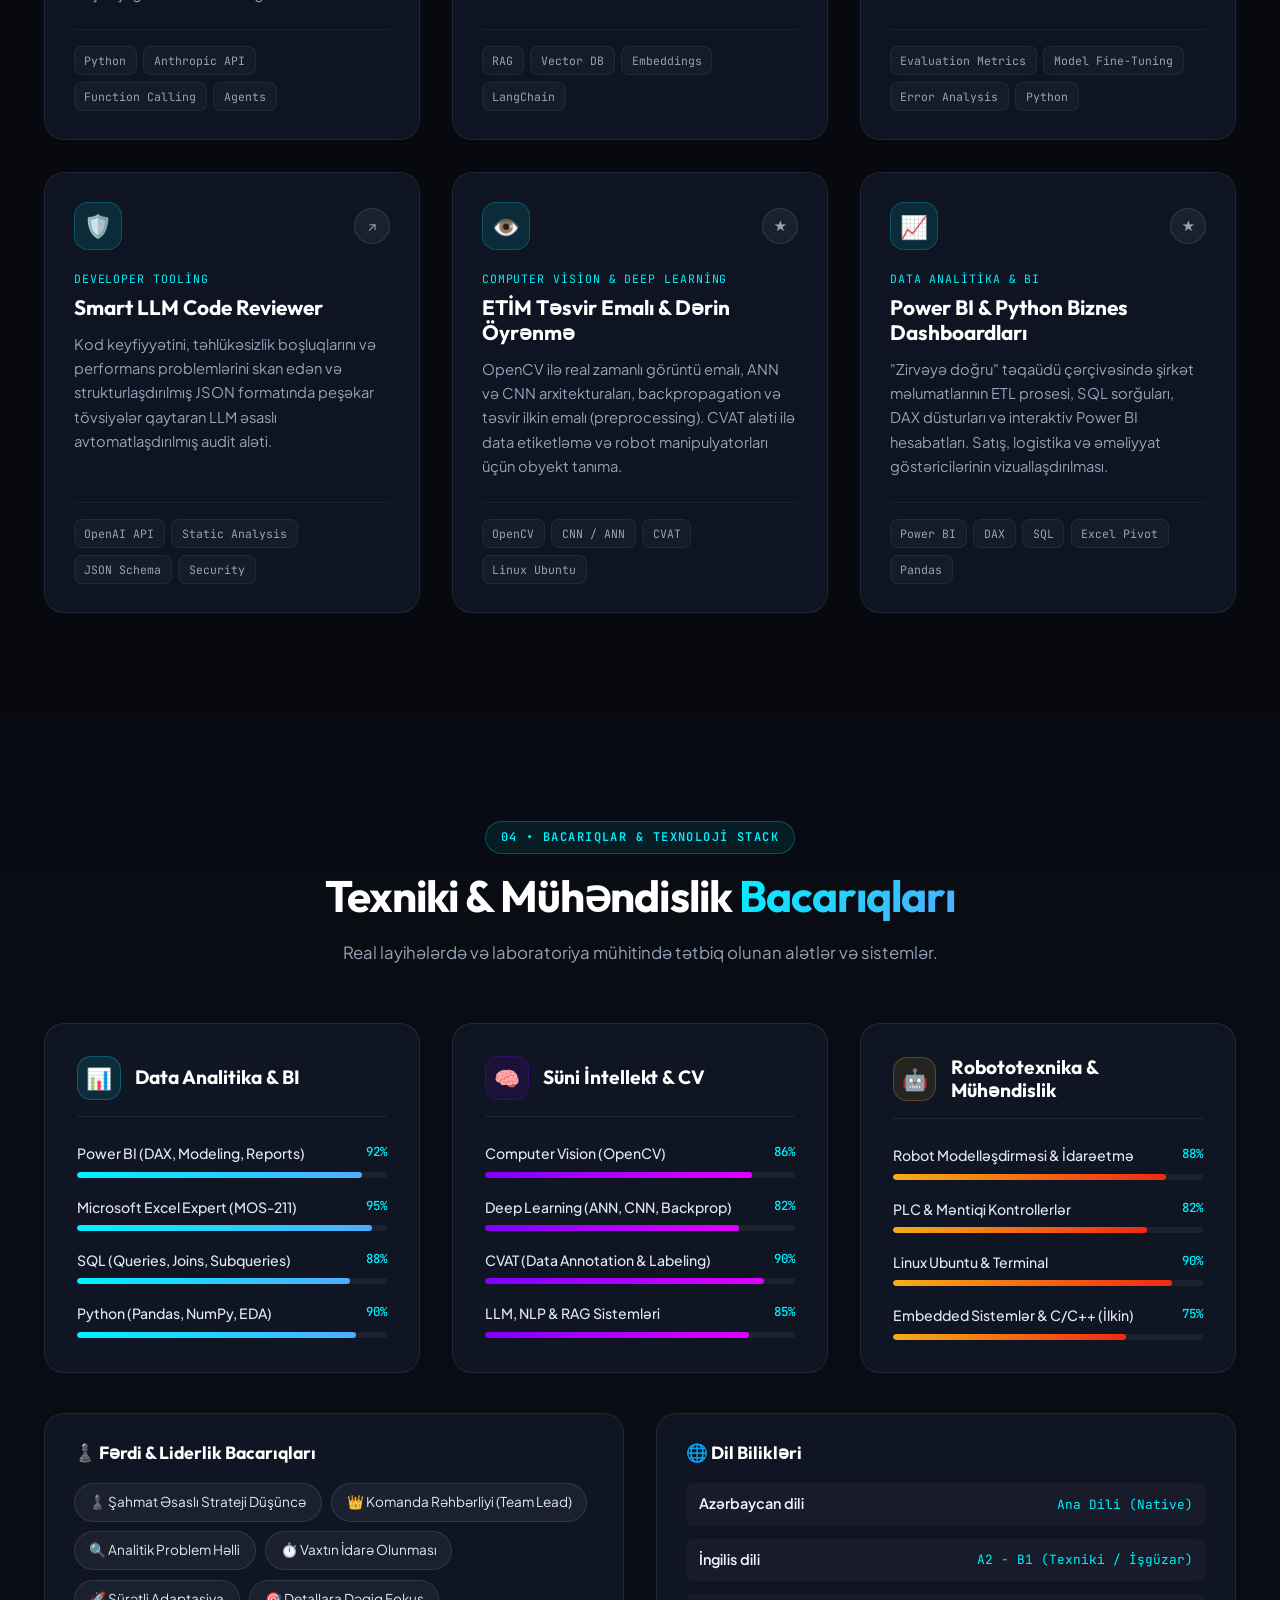
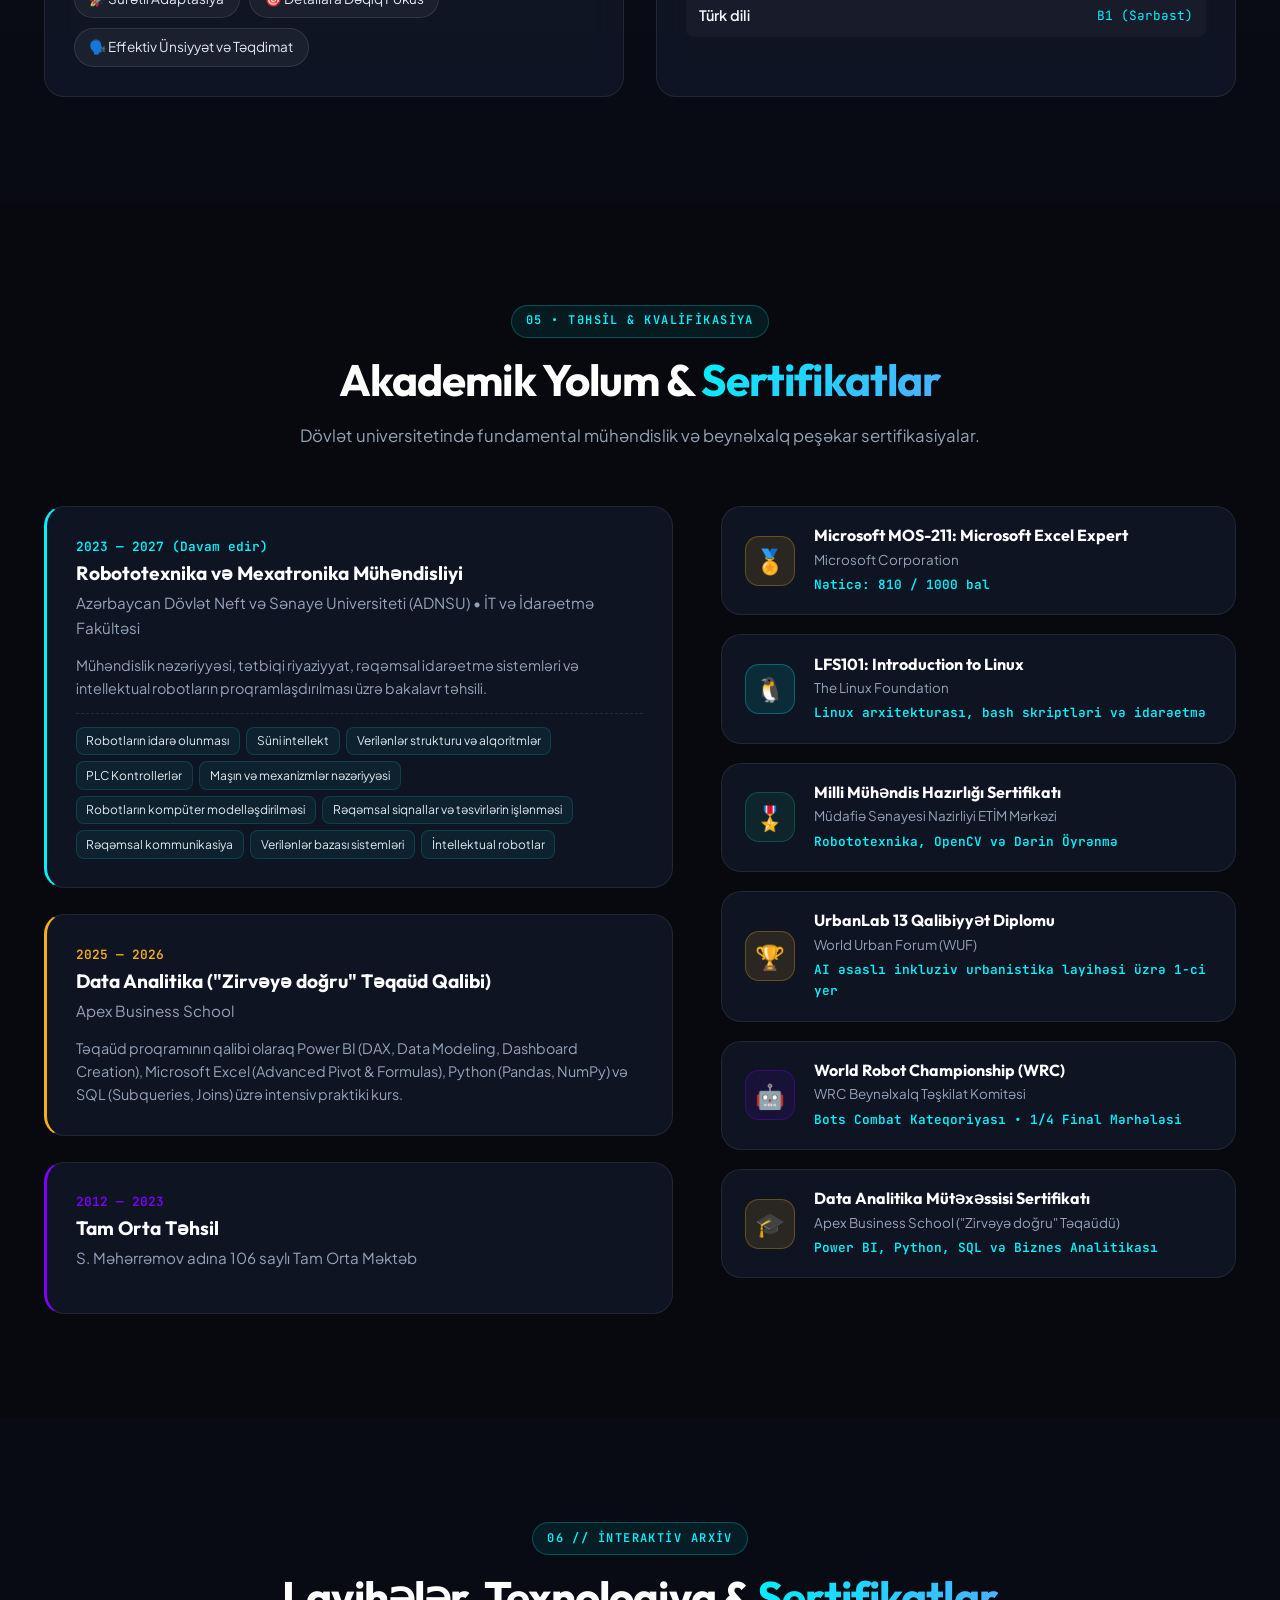
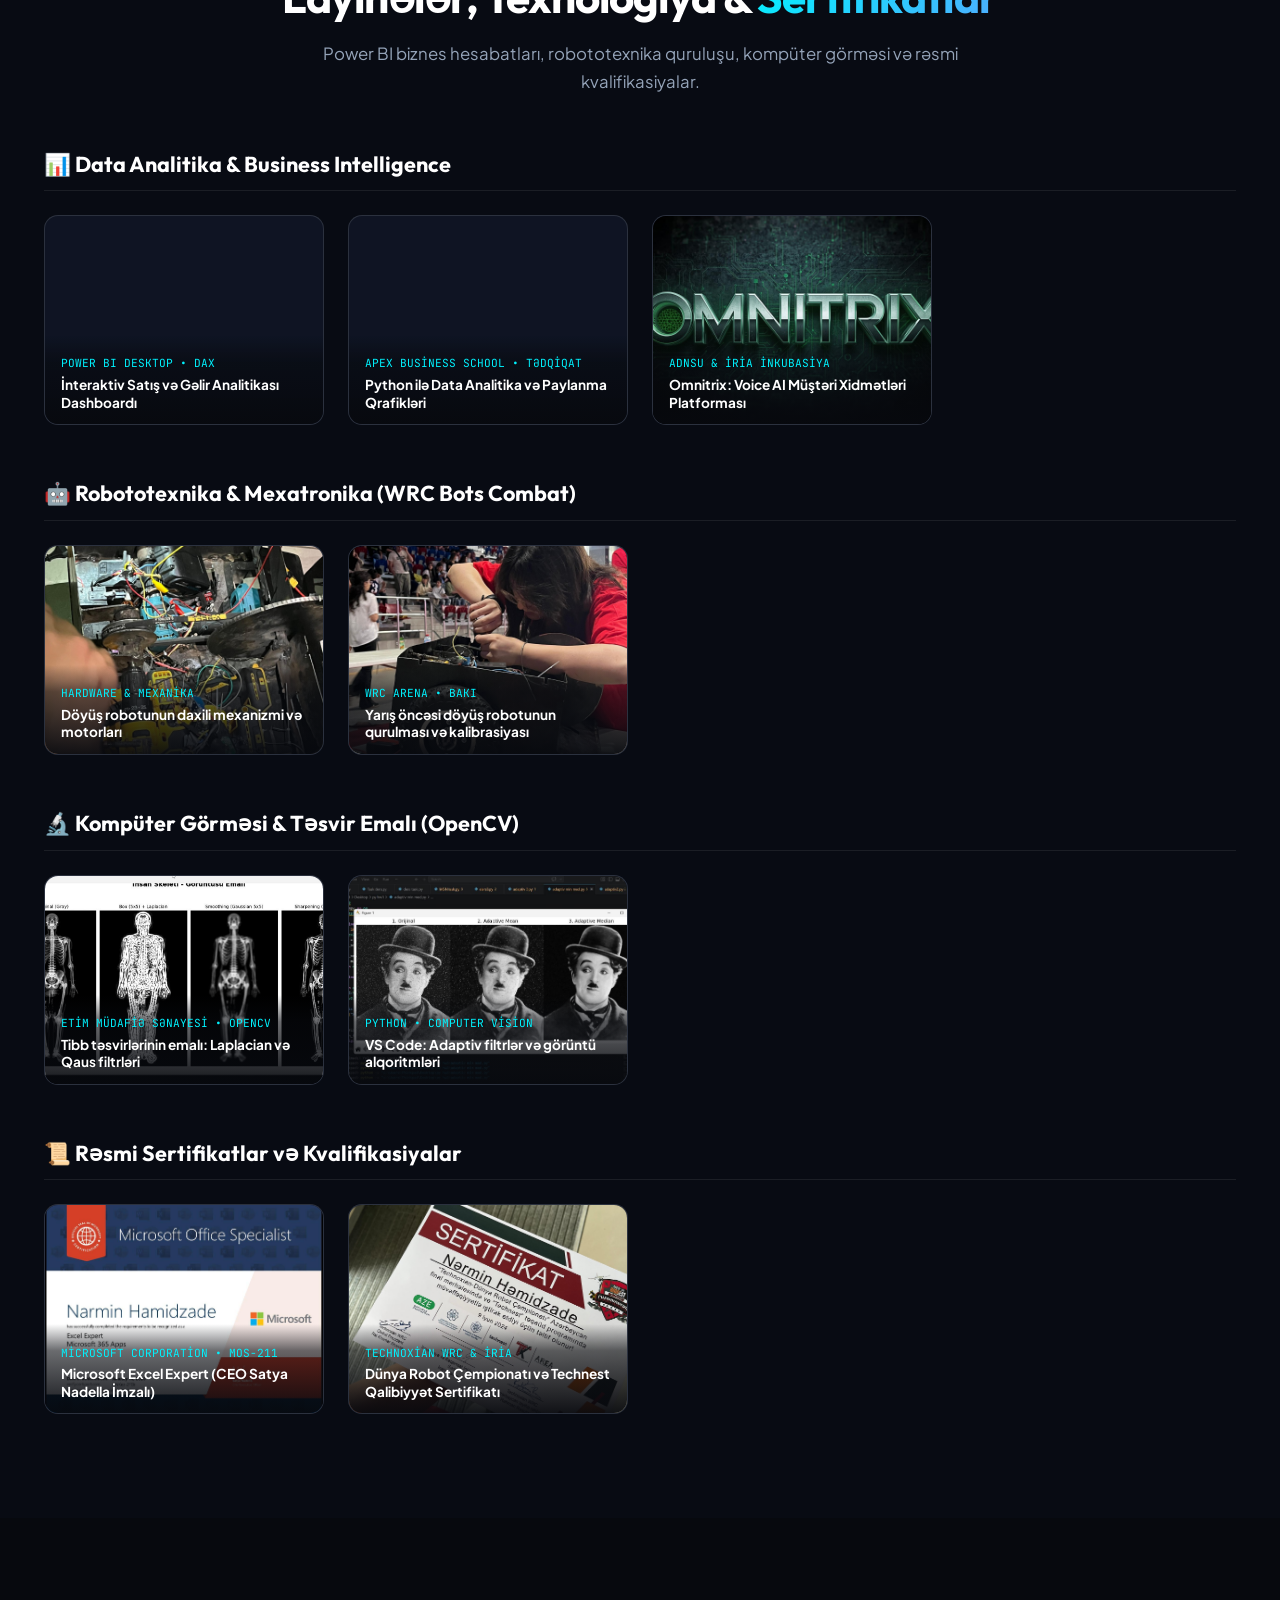
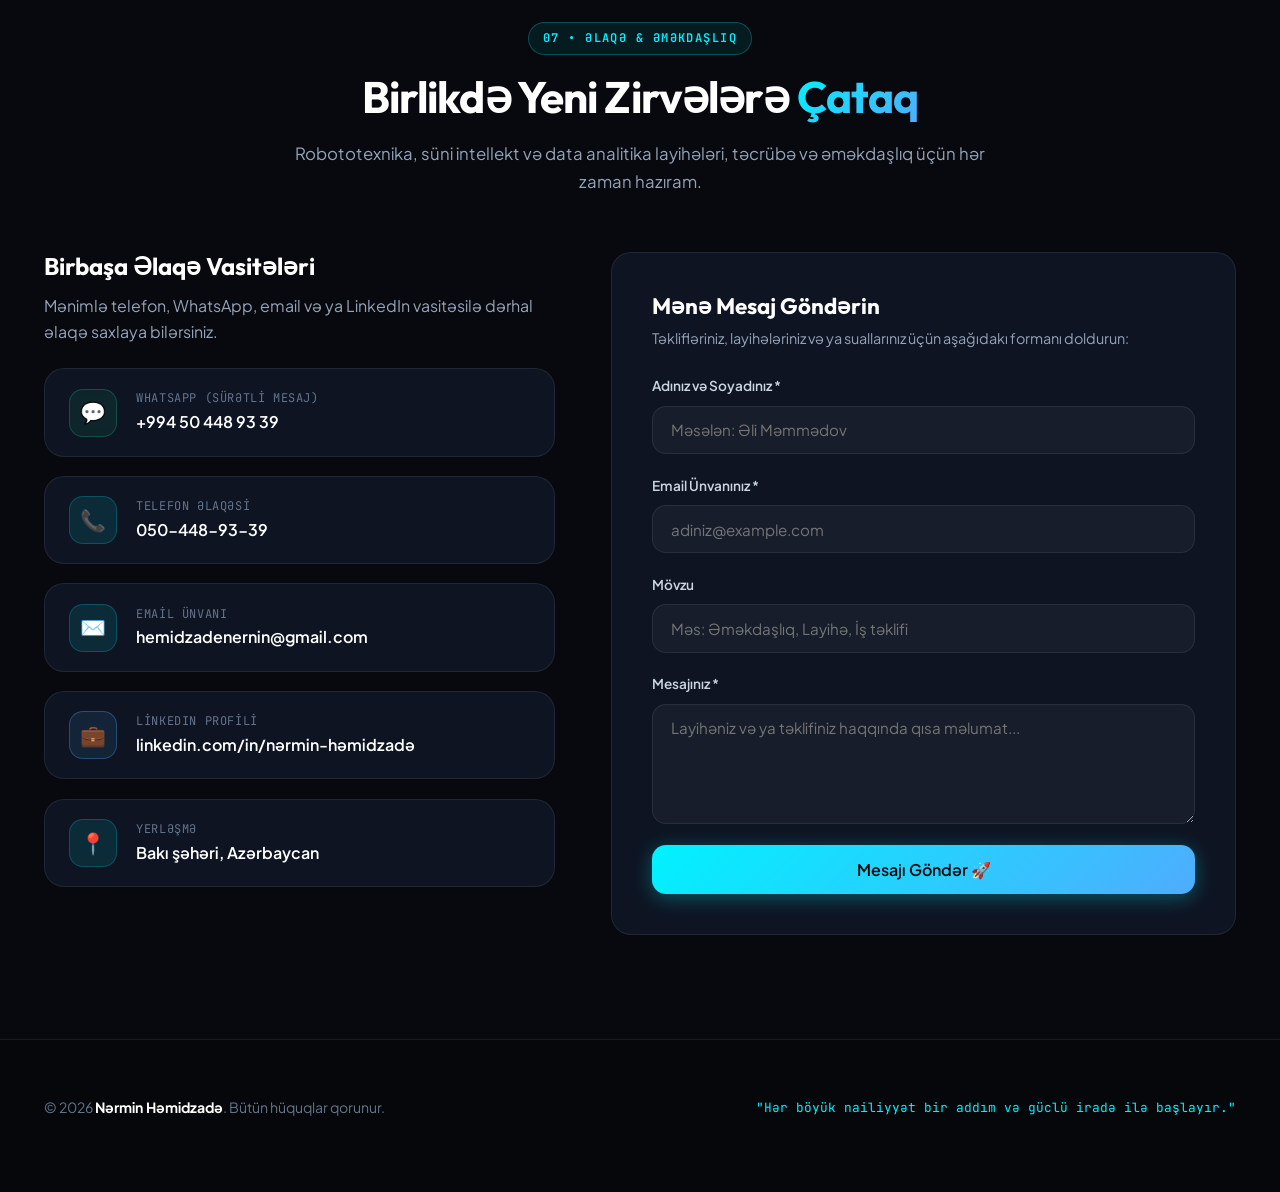
==== commit 47dc812f: "Refine: Correct Power BI dashboard labels, remove personal photo, add modern animated tech emblem" ====
--- a/index.html
+++ b/index.html
@@ -135,9 +135,15 @@
         </div>
 
         <div class="hero-card">
-          <div class="profile-avatar-wrap">
-            <img src="images/profile.jpg" alt="Nərmin Həmidzadə" class="profile-avatar" onerror="this.src='avatar.png'">
-            <div class="profile-badge-float" title="Verified Engineering">✓</div>
+          <div class="tech-emblem-wrap">
+            <div class="emblem-orbit-outer"></div>
+            <div class="emblem-orbit-inner"></div>
+            <div class="emblem-core">
+              <span class="emblem-initials">NH</span>
+              <span class="emblem-subtag">ENG // LAB</span>
+            </div>
+            <div class="profile-badge-float" title="Mechatronics & Data">⚡</div>
+          </div>
           </div>
 
           <div class="profile-info">
@@ -990,97 +996,112 @@
   <section class="gallery-section" id="gallery">
     <div class="container">
       <div class="section-header">
-        <div class="section-tag">06 • Foto & Video Sübutlar</div>
-        <h2 class="section-title">İnteraktiv <span class="gradient-text">Qalereya & Arxiv</span></h2>
-        <p class="section-subtitle">Real çempionat anları, robot yığımı, rəsmi sertifikatlar və süni intellekt layihələrindən görüntülər.</p>
+        <div class="section-tag">06 // İNTERAKTİV ARXİV</div>
+        <h2 class="section-title">Layihələr, Texnologiya & <span class="gradient-text">Sertifikatlar</span></h2>
+        <p class="section-subtitle">Power BI biznes hesabatları, robototexnika quruluşu, kompüter görməsi və rəsmi kvalifikasiyalar.</p>
       </div>
 
       <div class="gallery-categories">
-        <!-- Category 1: WRC World Robot Championship -->
+        <!-- Category 1: Data Analitika & BI (Featuring the real Power BI video!) -->
         <div>
-          <h3 class="gal-category-title">🤖 Dünya Robot Çempionatı (WRC Bots Combat)</h3>
+          <h3 class="gal-category-title">📊 Data Analitika & Business Intelligence</h3>
           <div class="gallery-grid">
-            <!-- Real photo 1: Nermin assembling combat robot in arena -->
-            <div class="media-slot" data-slot-id="wrc-1">
-              <img src="images/wrc_nermin.jpg" alt="Nərmin Həmidzadə WRC Arenasında Robotu Yığarkən" loading="lazy">
+            <!-- Real Video 1: Power BI Desktop Dashboard -->
+            <div class="media-slot" data-slot-id="data-pbi">
+              <video src="images/powerbi_dashboard.mp4" autoplay muted loop playsinline></video>
+              <div class="media-card-label">
+                <div class="media-card-tag">Power BI Desktop • DAX</div>
+                <div class="media-card-title">İnteraktiv Satış və Gəlir Analitikası Dashboardı</div>
+              </div>
+            </div>
+
+            <!-- Real Video 2: Data presentation -->
+            <div class="media-slot" data-slot-id="data-pres">
+              <video src="images/data_presentation.mp4" autoplay muted loop playsinline></video>
+              <div class="media-card-label">
+                <div class="media-card-tag">Apex Business School • Tədqiqat</div>
+                <div class="media-card-title">Python ilə Data Analitika və Paylanma Qrafikləri</div>
+              </div>
+            </div>
+
+            <!-- Real 3: Omnitrix Voice AI -->
+            <div class="media-slot" data-slot-id="data-omnitrix">
+              <img src="images/omnitrix_logo.jpg" alt="Omnitrix Voice AI" loading="lazy">
+              <div class="media-card-label">
+                <div class="media-card-tag">ADNSU & İRİA İnkubasiya</div>
+                <div class="media-card-title">Omnitrix: Voice AI Müştəri Xidmətləri Platforması</div>
+              </div>
+            </div>
+          </div>
+        </div>
+
+        <!-- Category 2: Robototexnika & Hardware -->
+        <div>
+          <h3 class="gal-category-title">🤖 Robototexnika & Mexatronika (WRC Bots Combat)</h3>
+          <div class="gallery-grid">
+            <!-- Real photo 1: Internal hardware, motors, cutting disc -->
+            <div class="media-slot" data-slot-id="wrc-hw">
+              <img src="images/wrc_robot_hardware.jpg" alt="WRC Bots Combat Robot Quruluşu" loading="lazy">
+              <div class="media-card-label">
+                <div class="media-card-tag">Hardware & Mexanika</div>
+                <div class="media-card-title">Döyüş robotunun daxili mexanizmi və motorları</div>
+              </div>
+            </div>
+
+            <!-- Real photo 2: Arena preparation -->
+            <div class="media-slot" data-slot-id="wrc-arena">
+              <img src="images/wrc_nermin.jpg" alt="WRC Arena Hazırlığı" loading="lazy">
               <div class="media-card-label">
                 <div class="media-card-tag">WRC Arena • Bakı</div>
-                <div class="media-card-title">Nərmin Həmidzadə döyüş robotunu hazırlayarkən</div>
-              </div>
-            </div>
-
-            <!-- Real photo 2: Internal hardware, motors, cutting disc -->
-            <div class="media-slot" data-slot-id="wrc-2">
-              <img src="images/wrc_robot_hardware.jpg" alt="WRC Bots Combat Robot Quruluşu" loading="lazy">
+                <div class="media-card-title">Yarış öncəsi döyüş robotunun qurulması və kalibrasiyası</div>
+              </div>
+            </div>
+          </div>
+        </div>
+
+        <!-- Category 3: Computer Vision & Təsvir Emalı -->
+        <div>
+          <h3 class="gal-category-title">🔬 Kompüter Görməsi & Təsvir Emalı (OpenCV)</h3>
+          <div class="gallery-grid">
+            <!-- Real project 1: OpenCV Skeleton processing -->
+            <div class="media-slot" data-slot-id="cv-skeleton">
+              <img src="images/opencv_skeleton.jpg" alt="ETİM OpenCV İnsan Skeleti Görüntü Emalı" loading="lazy">
               <div class="media-card-label">
-                <div class="media-card-tag">Hardware & Mexatronika</div>
-                <div class="media-card-title">Döyüş robotunun daxili mexanizmi və motorları</div>
-              </div>
-            </div>
-
-            <!-- Real video: Combat robot testing -->
-            <div class="media-slot" data-slot-id="wrc-3">
-              <video src="images/wrc_robot_demo.mp4" autoplay muted loop playsinline></video>
+                <div class="media-card-tag">ETİM Müdafiə Sənayesi • OpenCV</div>
+                <div class="media-card-title">Tibb təsvirlərinin emalı: Laplacian və Qaus filtrləri</div>
+              </div>
+            </div>
+
+            <!-- Real project 2: OpenCV VS Code -->
+            <div class="media-slot" data-slot-id="cv-code">
+              <img src="images/opencv_code.jpg" alt="VS Code OpenCV Adaptiv Filtrlər Kodu" loading="lazy">
               <div class="media-card-label">
-                <div class="media-card-tag">Canlı Test Videosu</div>
-                <div class="media-card-title">Döyüş robotunun poliqonda manevr sınağı</div>
-              </div>
-            </div>
-          </div>
-        </div>
-
-        <!-- Category 2: Rəsmi Sertifikatlar -->
+                <div class="media-card-tag">Python • Computer Vision</div>
+                <div class="media-card-title">VS Code: Adaptiv filtrlər və görüntü alqoritmləri</div>
+              </div>
+            </div>
+          </div>
+        </div>
+
+        <!-- Category 4: Rəsmi Sertifikatlar -->
         <div>
-          <h3 class="gal-category-title">📜 Rəsmi Sertifikatlar və Diplomlar</h3>
+          <h3 class="gal-category-title">📜 Rəsmi Sertifikatlar və Kvalifikasiyalar</h3>
           <div class="gallery-grid">
             <!-- Real Cert 1: Microsoft MOS-211 Excel Expert -->
-            <div class="media-slot" data-slot-id="cert-1">
+            <div class="media-slot" data-slot-id="cert-excel">
               <img src="images/cert_excel_expert.jpg" alt="Microsoft Excel Expert MOS-211 Sertifikatı" loading="lazy">
               <div class="media-card-label">
-                <div class="media-card-tag">Microsoft Corporation</div>
-                <div class="media-card-title">MOS-211 Excel Expert (Satya Nadella İmzalı)</div>
+                <div class="media-card-tag">Microsoft Corporation • MOS-211</div>
+                <div class="media-card-title">Microsoft Excel Expert (CEO Satya Nadella İmzalı)</div>
               </div>
             </div>
 
             <!-- Real Cert 2: WRC & Technest Certificate -->
-            <div class="media-slot" data-slot-id="cert-2">
+            <div class="media-slot" data-slot-id="cert-wrc">
               <img src="images/cert_wrc.jpg" alt="Technoxian WRC və Technest Qalibiyyət Sertifikatı" loading="lazy">
               <div class="media-card-label">
                 <div class="media-card-tag">Technoxian WRC & İRİA</div>
-                <div class="media-card-title">Dünya Robot Çempionatı və Technest Qalibiyyəti</div>
-              </div>
-            </div>
-          </div>
-        </div>
-
-        <!-- Category 3: Data Analitika, AI & OpenCV Layihələri -->
-        <div>
-          <h3 class="gal-category-title">📊 Data Analitika, AI & Computer Vision</h3>
-          <div class="gallery-grid">
-            <!-- Real project 1: OpenCV Skeleton processing -->
-            <div class="media-slot" data-slot-id="data-1">
-              <img src="images/opencv_skeleton.jpg" alt="ETİM OpenCV İnsan Skeleti Görüntü Emalı" loading="lazy">
-              <div class="media-card-label">
-                <div class="media-card-tag">ETİM • OpenCV Project</div>
-                <div class="media-card-title">Təsvir emalı (Laplacian & Gaussian filtrləmə)</div>
-              </div>
-            </div>
-
-            <!-- Real project 2: OpenCV VS Code -->
-            <div class="media-slot" data-slot-id="data-2">
-              <img src="images/opencv_code.jpg" alt="VS Code OpenCV Adaptiv Filtrlər Kodu" loading="lazy">
-              <div class="media-card-label">
-                <div class="media-card-tag">Python • Computer Vision</div>
-                <div class="media-card-title">Adaptiv filtrlər və görüntü alqoritmləri</div>
-              </div>
-            </div>
-
-            <!-- Real project 3: Omnitrix Team Logo -->
-            <div class="media-slot" data-slot-id="data-3">
-              <img src="images/omnitrix_logo.jpg" alt="Omnitrix AI Komandası Loqosu" loading="lazy">
-              <div class="media-card-label">
-                <div class="media-card-tag">ADNSU & İRİA İnkubasiya</div>
-                <div class="media-card-title">Omnitrix Voice AI Layihə Komandası</div>
+                <div class="media-card-title">Dünya Robot Çempionatı və Technest Qalibiyyət Sertifikatı</div>
               </div>
             </div>
           </div>
--- a/styles.css
+++ b/styles.css
@@ -551,24 +551,79 @@
   background: var(--grad-cyan-blue);
 }
 
-.profile-avatar-wrap {
+/* Modern Non-Photo Engineering Core Emblem */
+.tech-emblem-wrap {
   width: 140px;
   height: 140px;
   margin: 0 auto 1.5rem auto;
+  position: relative;
+  display: flex;
+  align-items: center;
+  justify-content: center;
+}
+
+.emblem-orbit-outer {
+  position: absolute;
+  inset: 0;
   border-radius: 50%;
-  padding: 4px;
+  border: 1.5px dashed rgba(0, 242, 254, 0.5);
+  animation: rotateClockwise 22s linear infinite;
+}
+
+.emblem-orbit-inner {
+  position: absolute;
+  inset: 12px;
+  border-radius: 50%;
+  border: 1.5px solid rgba(127, 0, 255, 0.4);
+  border-top-color: var(--accent-cyan);
+  border-bottom-color: var(--accent-gold);
+  animation: rotateCounter 14s linear infinite;
+}
+
+.emblem-core {
+  width: 92px;
+  height: 92px;
+  border-radius: 50%;
+  background: radial-gradient(circle at 35% 35%, #162032 0%, #06090e 85%);
+  border: 2px solid rgba(0, 242, 254, 0.6);
+  box-shadow: 0 0 30px rgba(0, 242, 254, 0.25), inset 0 0 15px rgba(0, 242, 254, 0.15);
+  display: flex;
+  flex-direction: column;
+  align-items: center;
+  justify-content: center;
+  position: relative;
+  z-index: 2;
+}
+
+.emblem-initials {
+  font-family: var(--font-heading);
+  font-weight: 800;
+  font-size: 1.6rem;
+  letter-spacing: -0.02em;
   background: var(--grad-cyan-blue);
-  box-shadow: 0 0 25px rgba(0, 242, 254, 0.35);
-  position: relative;
-}
-
-.profile-avatar {
-  width: 100%;
-  height: 100%;
-  border-radius: 50%;
-  object-fit: cover;
-  background: #141b2d;
-  display: block;
+  -webkit-background-clip: text;
+  -webkit-text-fill-color: transparent;
+  line-height: 1;
+}
+
+.emblem-subtag {
+  font-family: var(--font-mono);
+  font-size: 0.58rem;
+  letter-spacing: 0.14em;
+  color: var(--accent-cyan);
+  text-transform: uppercase;
+  margin-top: 3px;
+  font-weight: 600;
+}
+
+@keyframes rotateClockwise {
+  from { transform: rotate(0deg); }
+  to { transform: rotate(360deg); }
+}
+
+@keyframes rotateCounter {
+  from { transform: rotate(360deg); }
+  to { transform: rotate(0deg); }
 }
 
 .profile-badge-float {
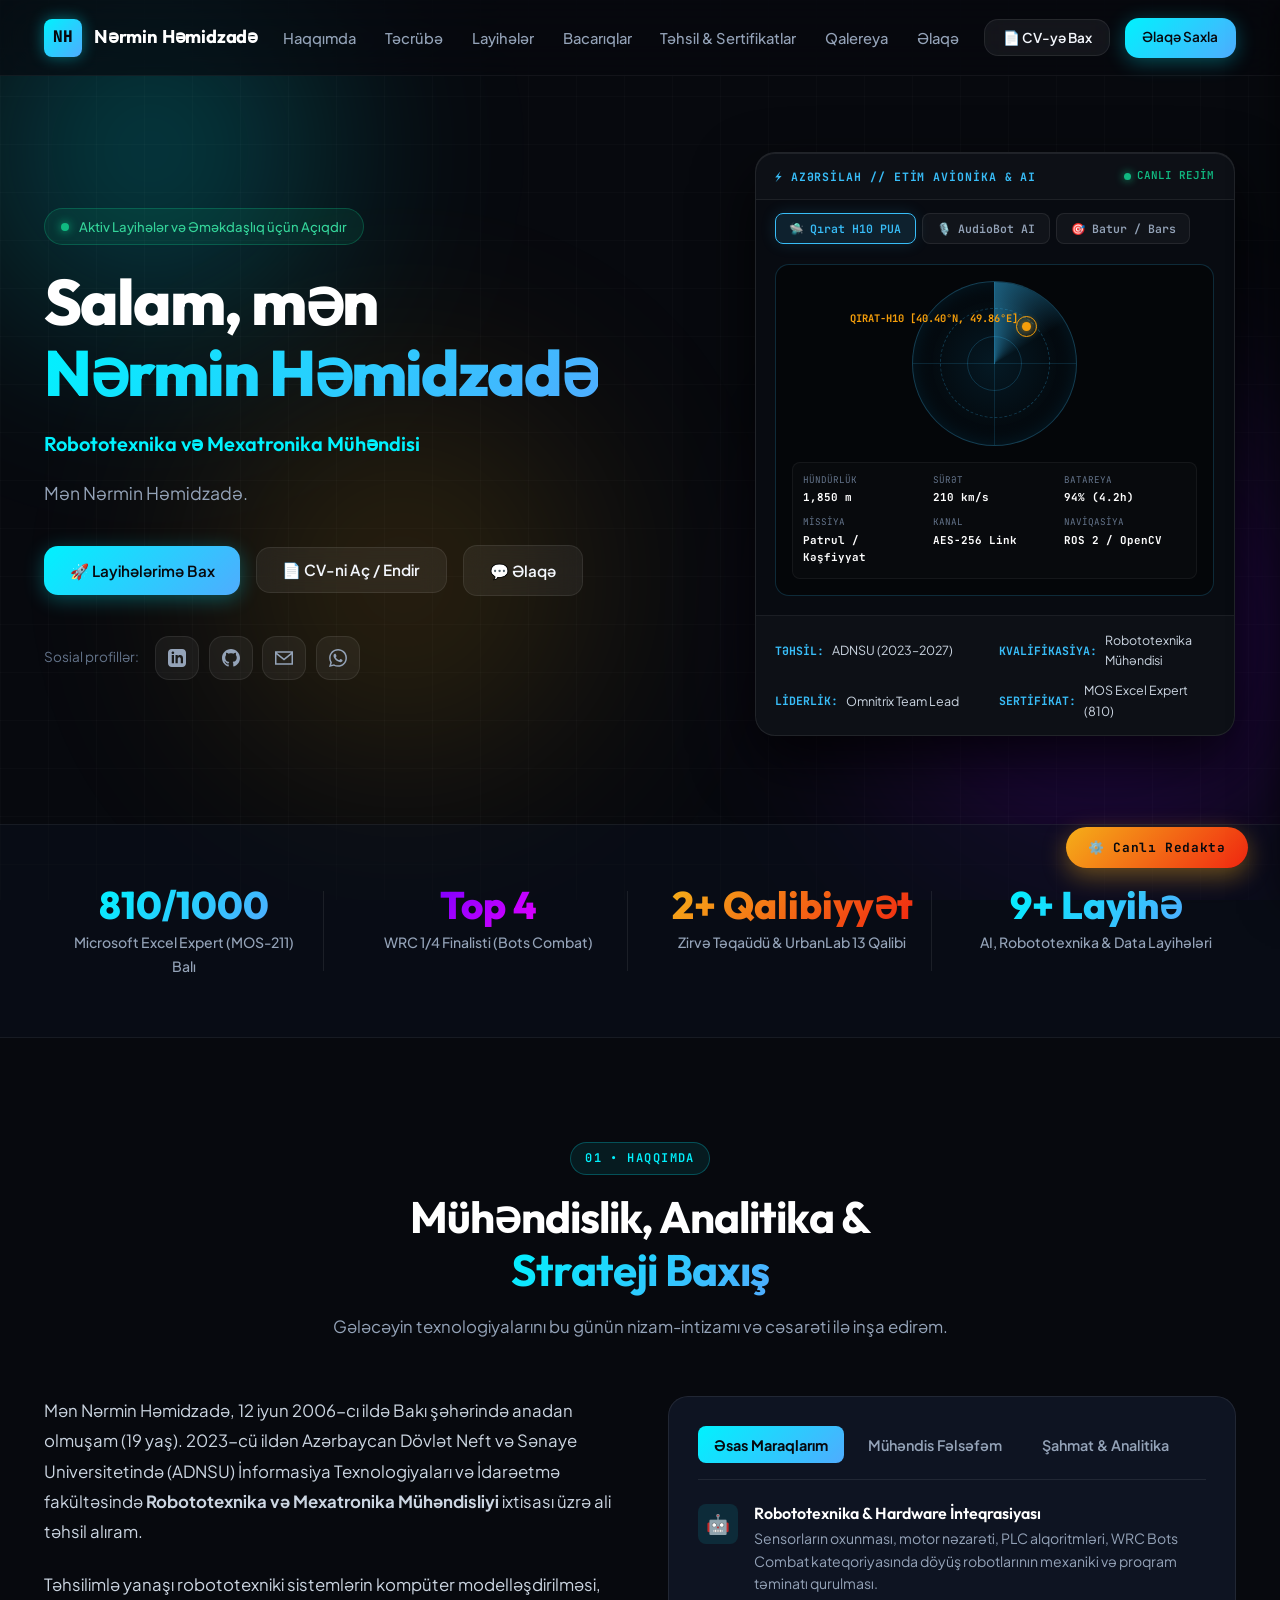
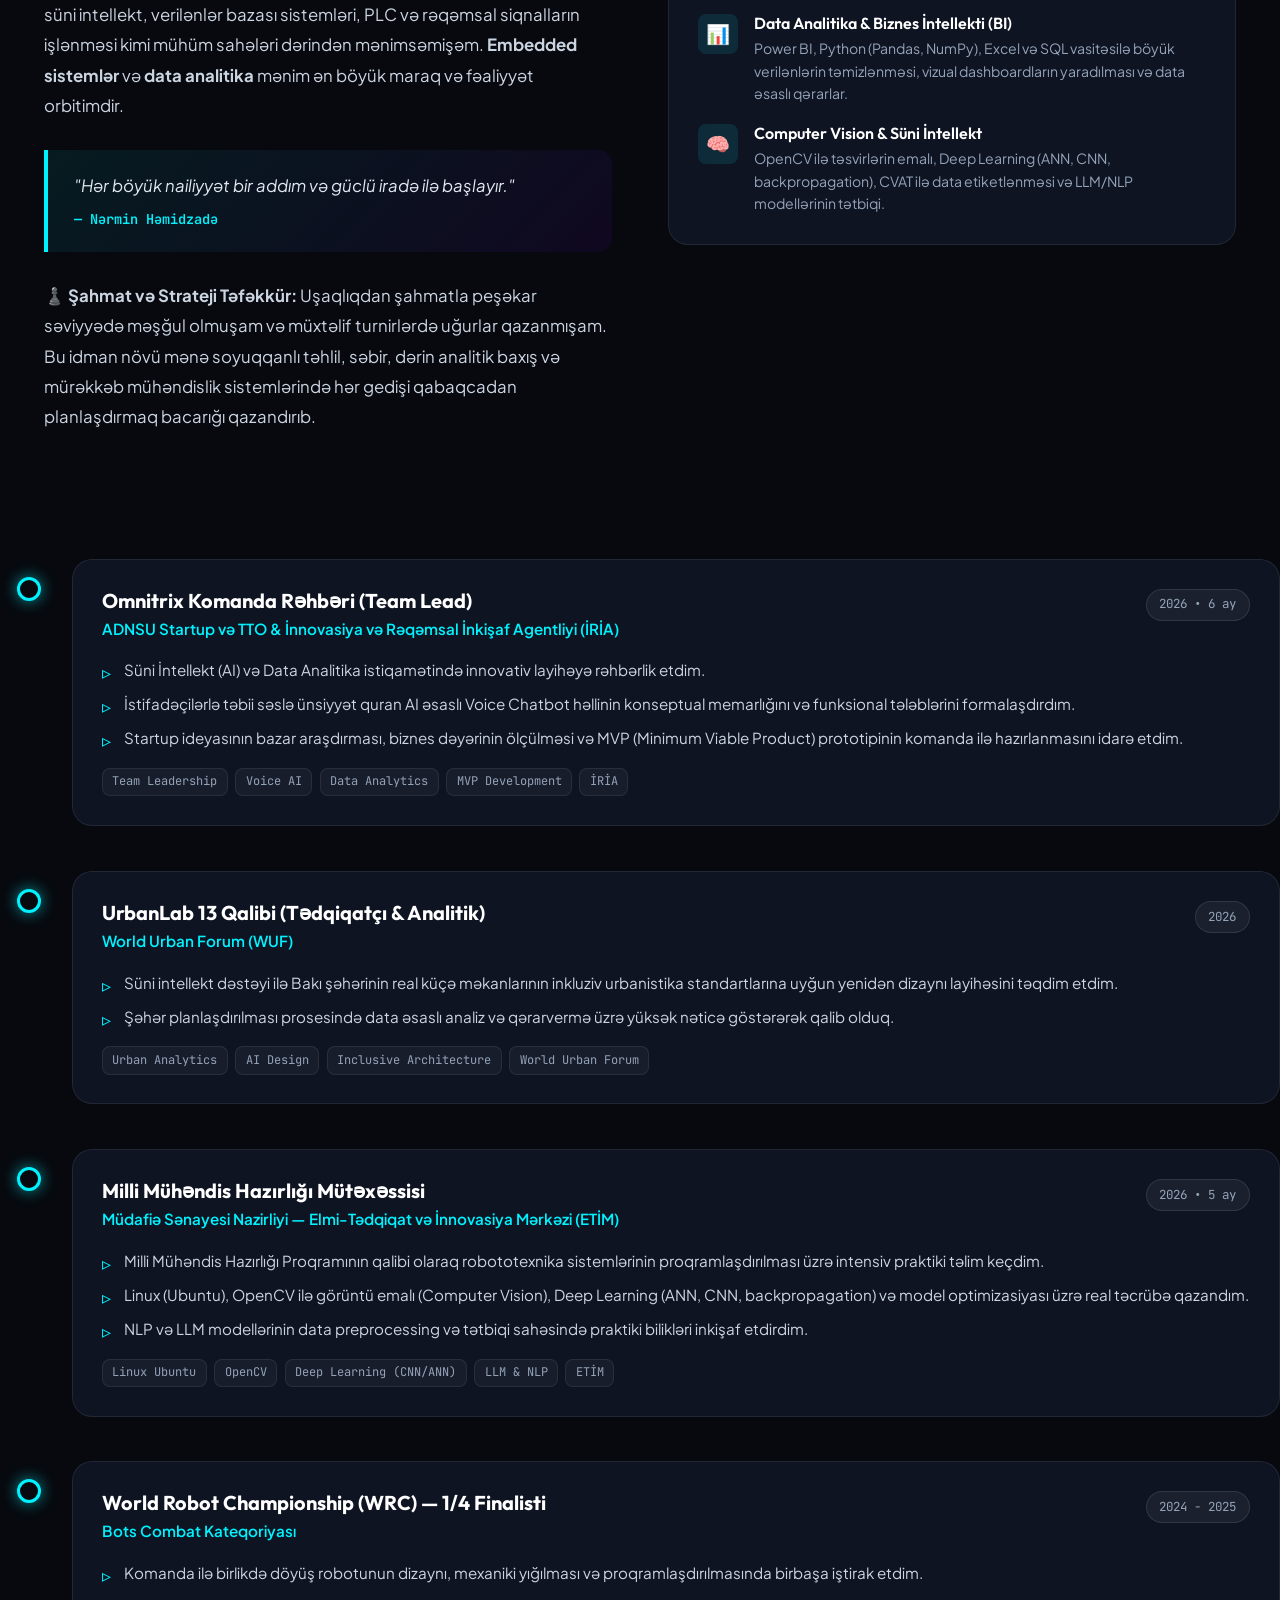
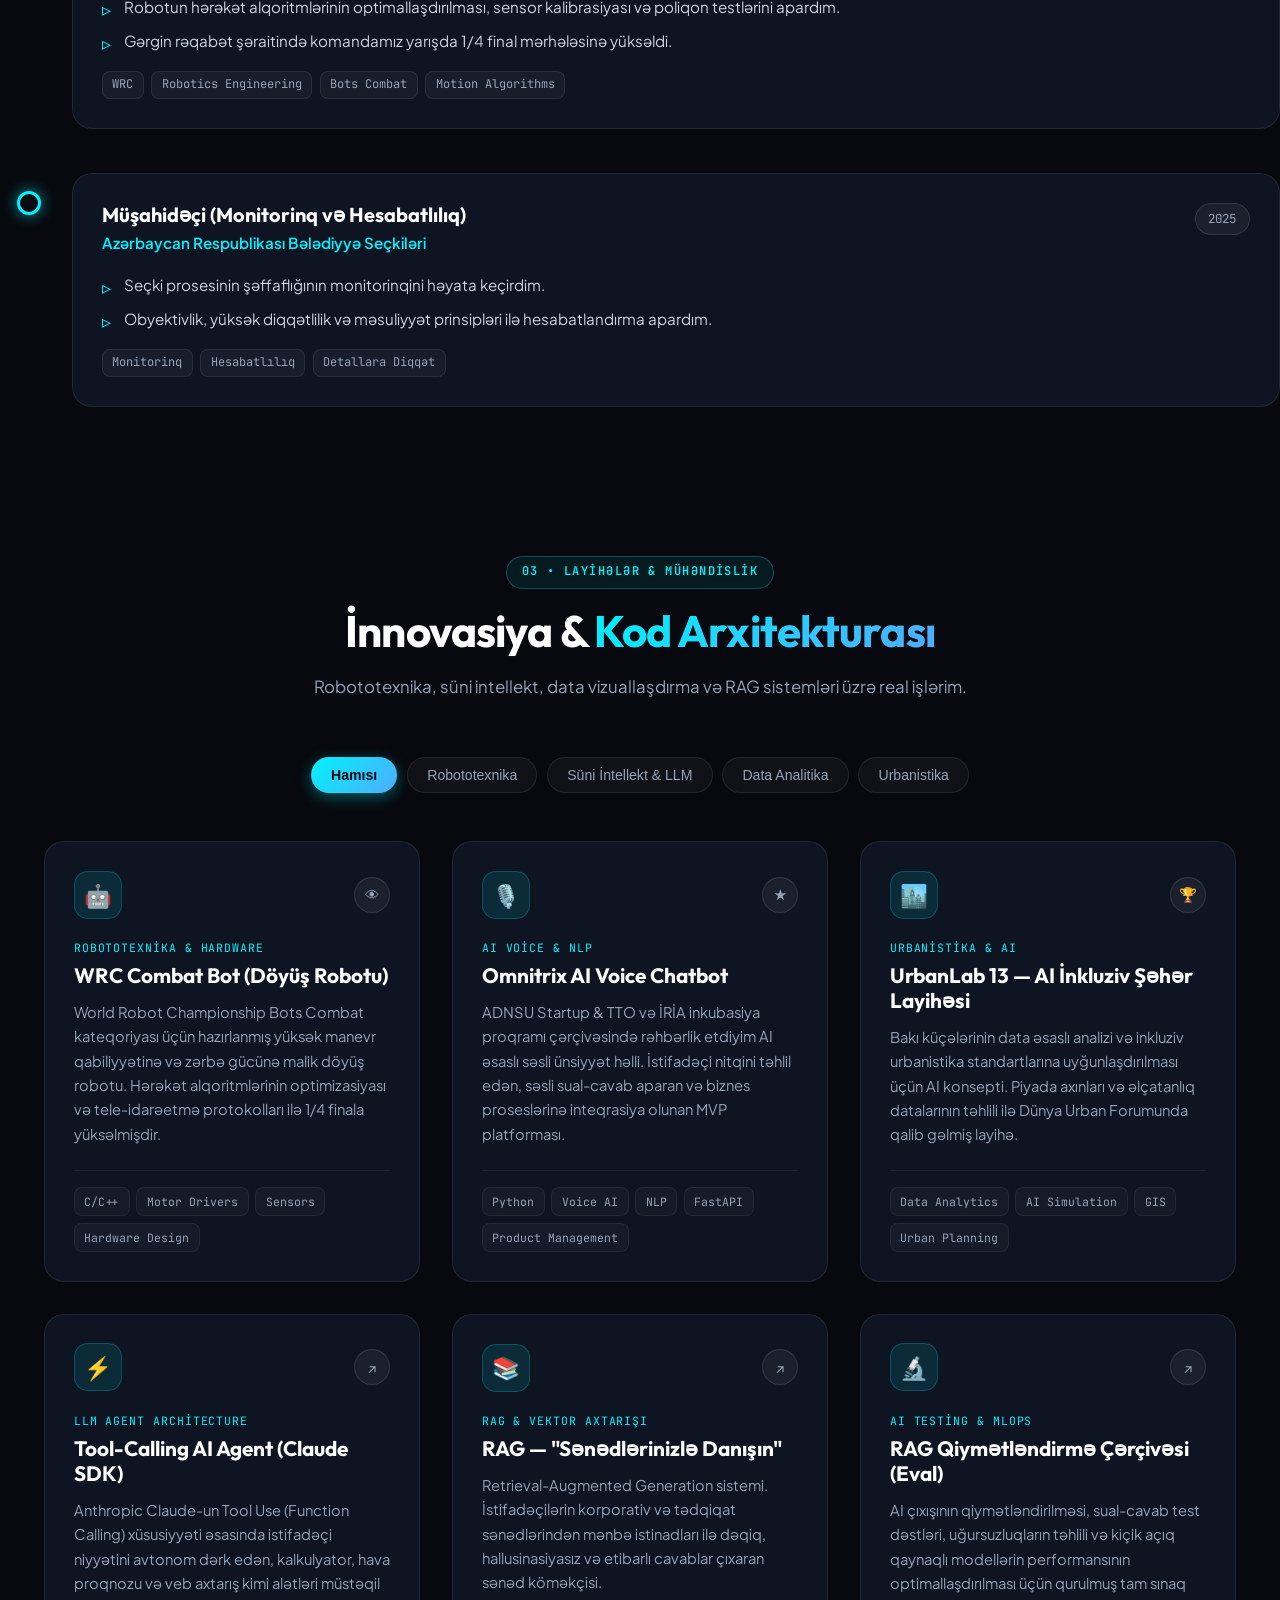
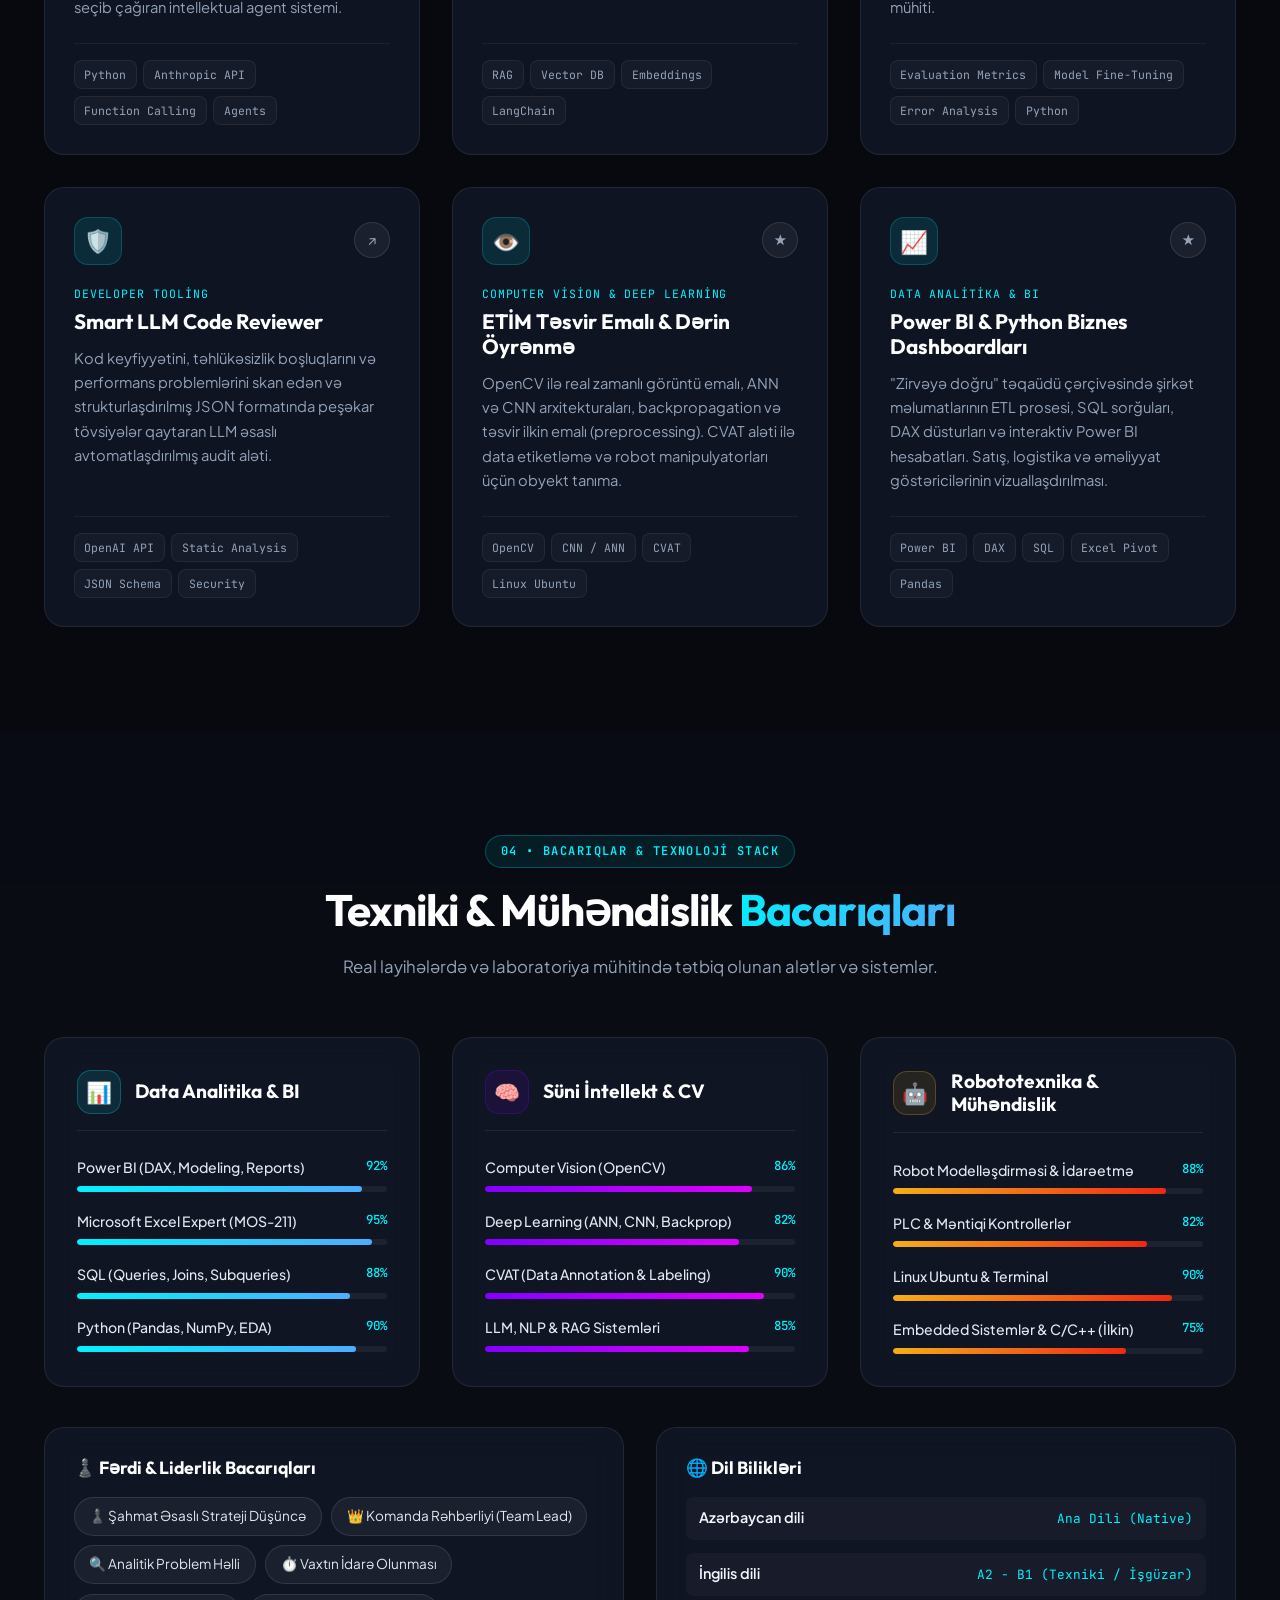
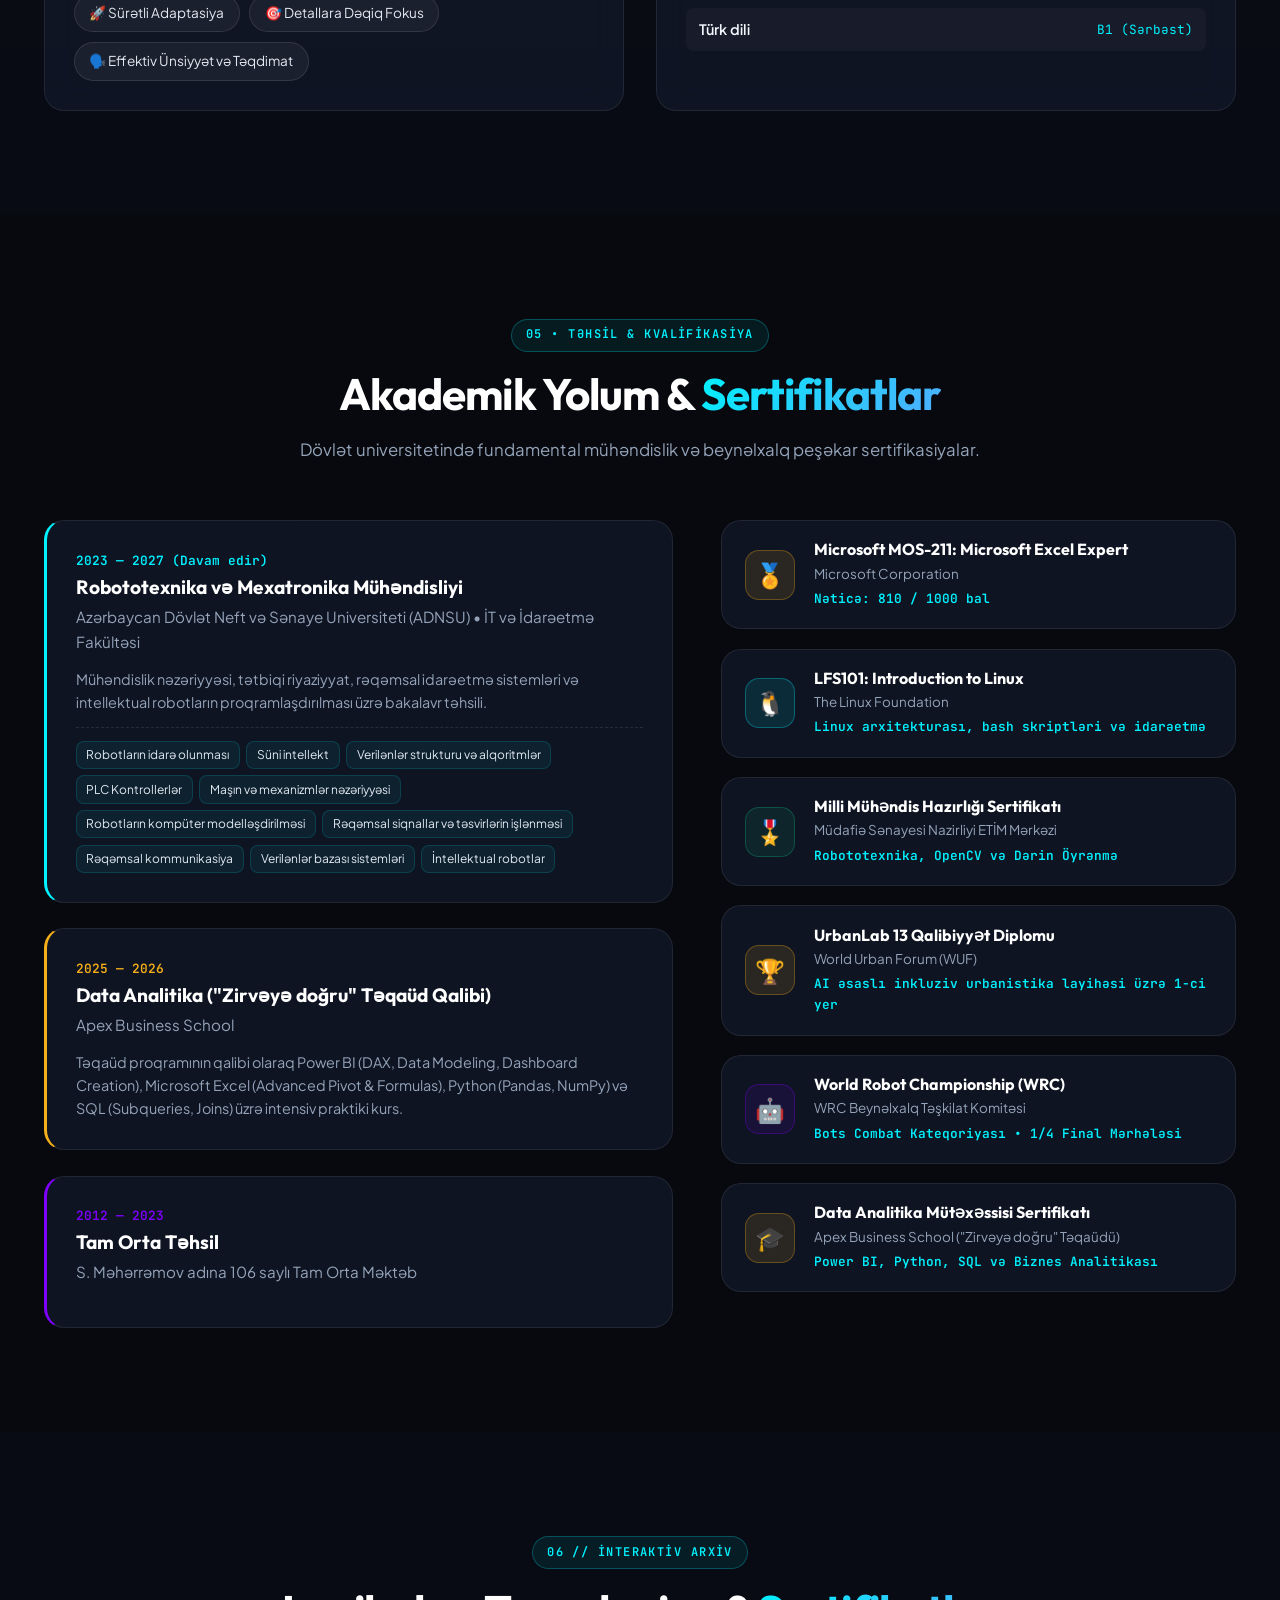
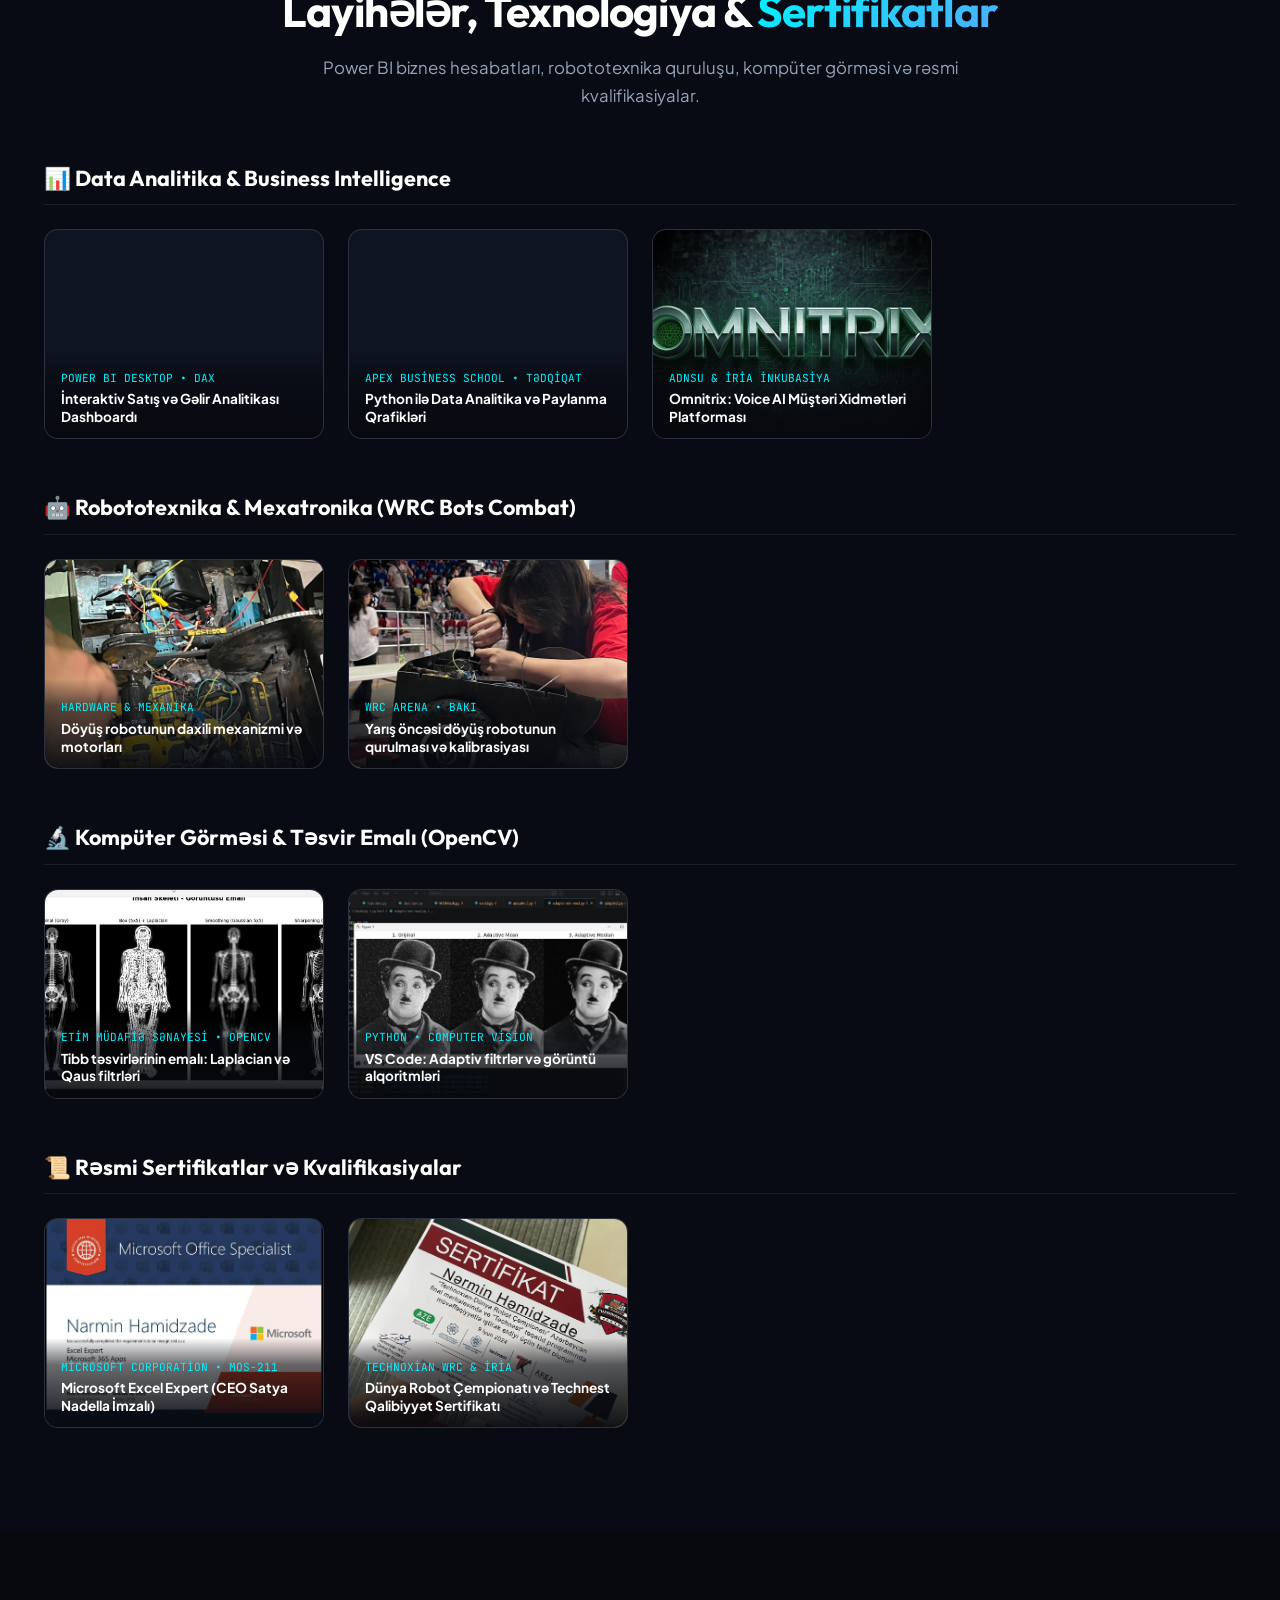
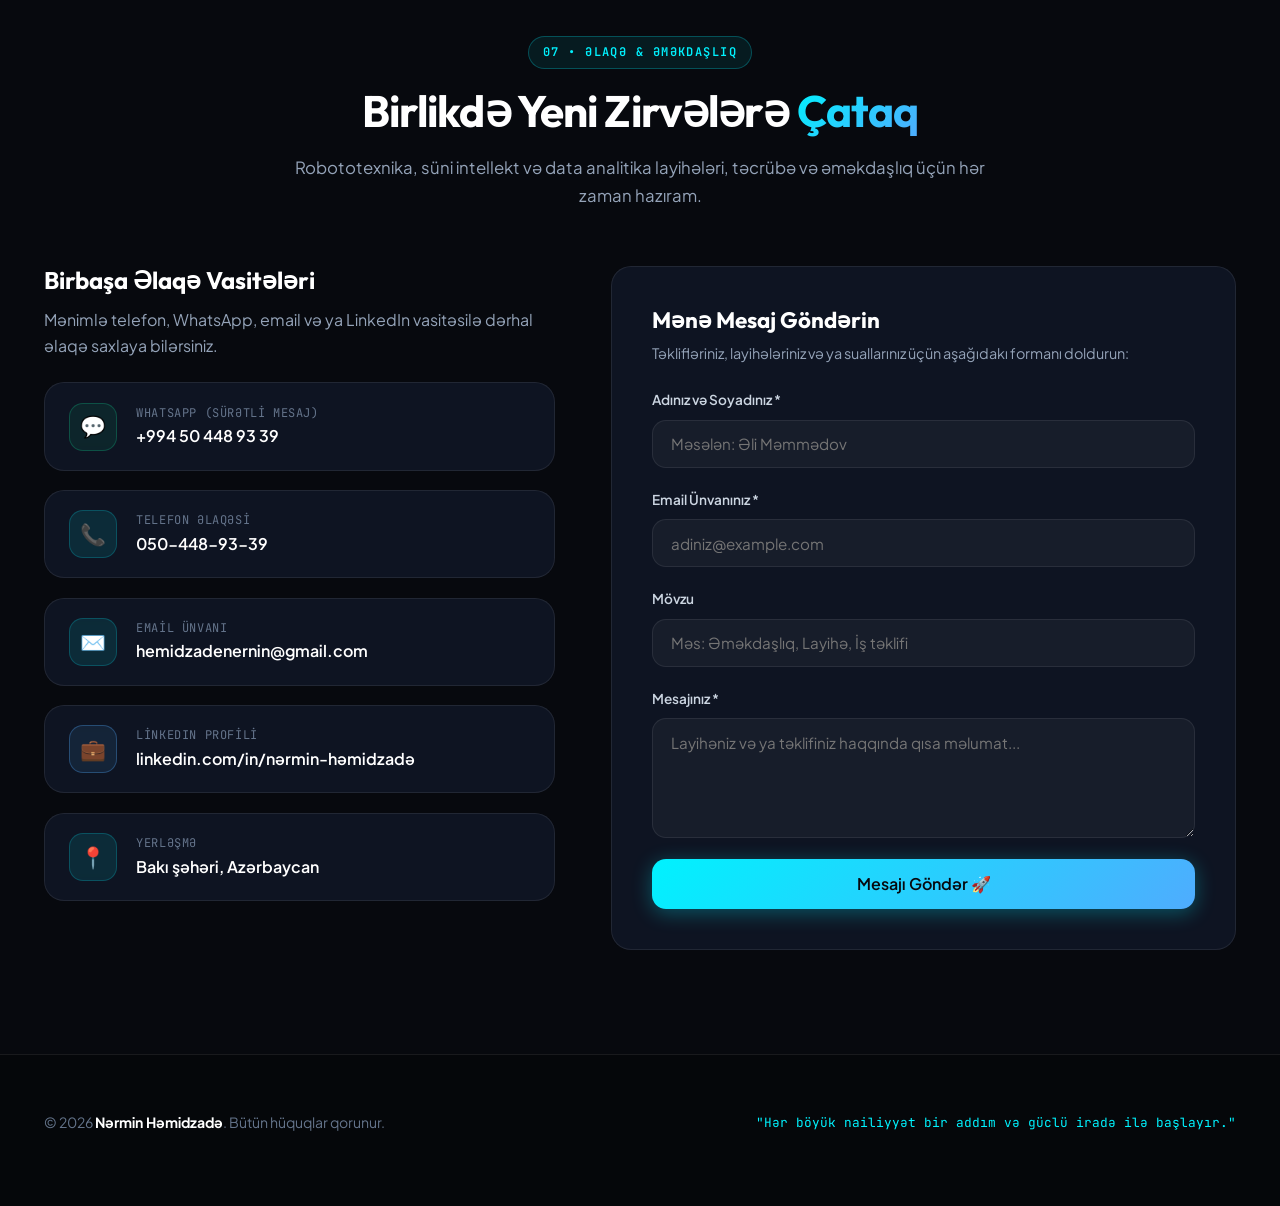
==== commit e9ffb25f: "Design: Replace floating badges with Canva-dark tactical PUA & AI simulator (Qırat H10, Bars, Batur," ====
--- a/index.html
+++ b/index.html
@@ -126,66 +126,157 @@
 
       <!-- Hero Visual Showcase -->
       <div class="hero-visual-wrapper">
-        <div class="floating-badge fb-1">
-          <span class="fb-icon">🤖</span>
-          <div>
-            <div class="fb-title">WRC Dünya Çempionatı</div>
-            <div class="fb-val">1/4 Finalist (Bots Combat)</div>
-          </div>
-        </div>
-
-        <div class="hero-card">
-          <div class="tech-emblem-wrap">
-            <div class="emblem-orbit-outer"></div>
-            <div class="emblem-orbit-inner"></div>
-            <div class="emblem-core">
-              <span class="emblem-initials">NH</span>
-              <span class="emblem-subtag">ENG // LAB</span>
-            </div>
-            <div class="profile-badge-float" title="Mechatronics & Data">⚡</div>
-          </div>
-          </div>
-
-          <div class="profile-info">
-            <h2 class="profile-name dyn-name">Nərmin Həmidzadə</h2>
-            <p class="profile-role">Robototexnika & Data Analitika</p>
-          </div>
-
-          <div class="profile-specs-grid">
-            <div class="profile-spec-item">
-              <div class="spec-lbl">Təhsil</div>
-              <div class="spec-val">ADNSU (2023-2027)</div>
-            </div>
-            <div class="profile-spec-item">
-              <div class="spec-lbl">Məkan / Yaş</div>
-              <div class="spec-val">Bakı • 19 yaş</div>
-            </div>
-            <div class="profile-spec-item">
-              <div class="spec-lbl">Liderlik</div>
-              <div class="spec-val">Omnitrix Team Lead</div>
-            </div>
-            <div class="profile-spec-item">
-              <div class="spec-lbl">Excel Expert</div>
-              <div class="spec-val">810 / 1000 MOS</div>
-            </div>
-          </div>
-
-          <div class="profile-skills-pills">
-            <span class="skill-pill-sm">Python</span>
-            <span class="skill-pill-sm">Power BI</span>
-            <span class="skill-pill-sm">OpenCV</span>
-            <span class="skill-pill-sm">Deep Learning</span>
-            <span class="skill-pill-sm">SQL</span>
-            <span class="skill-pill-sm">Linux Ubuntu</span>
-            <span class="skill-pill-sm">Şahmat</span>
-          </div>
-        </div>
-
-        <div class="floating-badge fb-2">
-          <span class="fb-icon">🏆</span>
-          <div>
-            <div class="fb-title">Nailiyyət</div>
-            <div class="fb-val">UrbanLab 13 & Zirvə Qalibi</div>
+        <!-- Canva Dark Tactical Engineering Terminal -->
+        <div class="tactical-simulator-card">
+          <!-- Terminal Header -->
+          <div class="sim-header-bar">
+            <div class="sim-title">
+              <span>⚡</span> AZƏRSİLAH // ETİM AVİONİKA & AI
+            </div>
+            <div class="sim-status-live">
+              <span class="live-radar-dot"></span>
+              <span>CANLI REJİM</span>
+            </div>
+          </div>
+
+          <!-- Mode Selector Tabs -->
+          <div class="sim-mode-tabs">
+            <button class="sim-tab-btn active" data-sim-tab="sim-pua">
+              🛸 Qırat H10 PUA
+            </button>
+            <button class="sim-tab-btn" data-sim-tab="sim-voice">
+              🎙️ AudioBot AI
+            </button>
+            <button class="sim-tab-btn" data-sim-tab="sim-batur">
+              🎯 Batur / Bars
+            </button>
+          </div>
+
+          <!-- Viewport Screens -->
+          <div class="sim-viewport">
+            <!-- Screen 1: Qırat H10 Tactical PUA Radar -->
+            <div class="sim-screen active" id="sim-pua">
+              <div class="radar-display-box">
+                <div class="radar-scope-wrap">
+                  <div class="radar-sweep-beam"></div>
+                  <div class="radar-ring-mid"></div>
+                  <div class="radar-ring-inner"></div>
+                  <div class="radar-axis-h"></div>
+                  <div class="radar-axis-v"></div>
+                  <div class="radar-drone-target"></div>
+                  <div class="radar-drone-label">QIRAT-H10 [40.40°N, 49.86°E]</div>
+                </div>
+
+                <div class="telemetry-grid">
+                  <div class="tele-item">
+                    <div class="tele-lbl">Hündürlük</div>
+                    <div class="tele-val">1,850 m</div>
+                  </div>
+                  <div class="tele-item">
+                    <div class="tele-lbl">Sürət</div>
+                    <div class="tele-val">210 km/s</div>
+                  </div>
+                  <div class="tele-item">
+                    <div class="tele-lbl">Batareya</div>
+                    <div class="tele-val">94% (4.2h)</div>
+                  </div>
+                  <div class="tele-item">
+                    <div class="tele-lbl">Missiya</div>
+                    <div class="tele-val">Patrul / Kəşfiyyat</div>
+                  </div>
+                  <div class="tele-item">
+                    <div class="tele-lbl">Kanal</div>
+                    <div class="tele-val">AES-256 Link</div>
+                  </div>
+                  <div class="tele-item">
+                    <div class="tele-lbl">Naviqasiya</div>
+                    <div class="tele-val">ROS 2 / OpenCV</div>
+                  </div>
+                </div>
+              </div>
+            </div>
+
+            <!-- Screen 2: AudioBot Voice AI Dialogue -->
+            <div class="sim-screen" id="sim-voice">
+              <div class="audiobot-display-box">
+                <div class="waveform-wrap">
+                  <div class="wave-bar"></div>
+                  <div class="wave-bar"></div>
+                  <div class="wave-bar"></div>
+                  <div class="wave-bar"></div>
+                  <div class="wave-bar"></div>
+                  <div class="wave-bar"></div>
+                  <div class="wave-bar"></div>
+                  <div class="wave-bar"></div>
+                  <div class="wave-bar"></div>
+                  <div class="wave-bar"></div>
+                </div>
+
+                <div class="dialogue-stream">
+                  <div class="msg-bubble-user">
+                    🗣️ "Qırat H10 və Bars dronlarının sistem telemetriyasını yoxla."
+                  </div>
+                  <div class="msg-bubble-bot">
+                    🤖 AudioBot: "Avionika və optik-elektron sensorlar aktivdir. Bütün modullar optimal rejimdədir."
+                  </div>
+                </div>
+
+                <div class="telemetry-grid" style="margin-top: 0.4rem;">
+                  <div class="tele-item">
+                    <div class="tele-lbl">Səs Gecikməsi</div>
+                    <div class="tele-val" style="color: #38bdf8;">42 ms</div>
+                  </div>
+                  <div class="tele-item">
+                    <div class="tele-lbl">NLP Dəqiqlik</div>
+                    <div class="tele-val" style="color: #10b981;">98.4%</div>
+                  </div>
+                  <div class="tele-item">
+                    <div class="tele-lbl">Arxitektura</div>
+                    <div class="tele-val">Omnitrix AI</div>
+                  </div>
+                </div>
+              </div>
+            </div>
+
+            <!-- Screen 3: Batur / Bars Optical OpenCV Tracking -->
+            <div class="sim-screen" id="sim-batur">
+              <div class="opencv-display-box">
+                <div class="tracking-reticle-wrap">
+                  <div class="target-bounding-box"></div>
+                </div>
+
+                <div class="telemetry-grid" style="margin-top: 0.8rem;">
+                  <div class="tele-item">
+                    <div class="tele-lbl">Hədəf Dron</div>
+                    <div class="tele-val">Bars / Batur</div>
+                  </div>
+                  <div class="tele-item">
+                    <div class="tele-lbl">Görüntü Emalı</div>
+                    <div class="tele-val">OpenCV CNN</div>
+                  </div>
+                  <div class="tele-item">
+                    <div class="tele-lbl">İzləmə Statusu</div>
+                    <div class="tele-val" style="color: #10b981;">LOCKED</div>
+                  </div>
+                </div>
+              </div>
+            </div>
+          </div>
+
+          <!-- Bottom Card Specs -->
+          <div class="sim-footer-specs">
+            <div class="spec-badge-clean">
+              <span>TƏHSİL:</span> ADNSU (2023–2027)
+            </div>
+            <div class="spec-badge-clean">
+              <span>KVALİFİKASİYA:</span> Robototexnika Mühəndisi
+            </div>
+            <div class="spec-badge-clean">
+              <span>LİDERLİK:</span> Omnitrix Team Lead
+            </div>
+            <div class="spec-badge-clean">
+              <span>SERTİFİKAT:</span> MOS Excel Expert (810)
+            </div>
           </div>
         </div>
       </div>
--- a/styles.css
+++ b/styles.css
@@ -702,51 +702,398 @@
   border-radius: var(--radius-full);
 }
 
-/* Floating Widget Badges */
+/* ==========================================================================
+   CANVA DARK TACTICAL SIMULATOR (PUA DRONES & AI CHATBOT)
+   ========================================================================== */
+.tactical-simulator-card {
+  width: 100%;
+  max-width: 480px;
+  background: #080b11;
+  border: 1px solid rgba(255, 255, 255, 0.1);
+  border-radius: var(--radius-lg);
+  box-shadow: 0 25px 60px rgba(0, 0, 0, 0.8), inset 0 1px 0 rgba(255, 255, 255, 0.08);
+  overflow: hidden;
+  position: relative;
+  font-family: var(--font-main);
+}
+
+.sim-header-bar {
+  display: flex;
+  justify-content: space-between;
+  align-items: center;
+  padding: 0.85rem 1.2rem;
+  background: rgba(255, 255, 255, 0.02);
+  border-bottom: 1px solid rgba(255, 255, 255, 0.07);
+}
+
+.sim-title {
+  font-family: var(--font-mono);
+  font-size: 0.72rem;
+  font-weight: 700;
+  letter-spacing: 0.08em;
+  color: #38bdf8;
+  display: flex;
+  align-items: center;
+  gap: 0.5rem;
+}
+
+.sim-status-live {
+  display: flex;
+  align-items: center;
+  gap: 0.4rem;
+  font-family: var(--font-mono);
+  font-size: 0.68rem;
+  color: #10b981;
+  font-weight: 600;
+}
+
+.live-radar-dot {
+  width: 7px;
+  height: 7px;
+  border-radius: 50%;
+  background: #10b981;
+  box-shadow: 0 0 8px #10b981;
+  animation: pulseGreen 1.5s infinite;
+}
+
+/* Tab Selector Pills */
+.sim-mode-tabs {
+  display: flex;
+  gap: 0.4rem;
+  padding: 0.8rem 1.2rem 0 1.2rem;
+  background: #080b11;
+}
+
+.sim-tab-btn {
+  background: rgba(255, 255, 255, 0.04);
+  border: 1px solid rgba(255, 255, 255, 0.08);
+  color: var(--text-muted);
+  font-family: var(--font-mono);
+  font-size: 0.72rem;
+  font-weight: 600;
+  padding: 0.45rem 0.85rem;
+  border-radius: var(--radius-sm);
+  cursor: pointer;
+  transition: all var(--transition-fast);
+  display: flex;
+  align-items: center;
+  gap: 0.4rem;
+}
+
+.sim-tab-btn:hover {
+  color: #fff;
+  border-color: rgba(255, 255, 255, 0.2);
+  background: rgba(255, 255, 255, 0.08);
+}
+
+.sim-tab-btn.active {
+  background: rgba(56, 189, 248, 0.12);
+  border-color: #38bdf8;
+  color: #38bdf8;
+  box-shadow: 0 0 15px rgba(56, 189, 248, 0.15);
+}
+
+/* Screens Viewport */
+.sim-viewport {
+  padding: 1.2rem;
+  min-height: 250px;
+  position: relative;
+}
+
+.sim-screen {
+  display: none;
+  animation: fadeIn 0.3s ease;
+}
+
+.sim-screen.active {
+  display: block;
+}
+
+/* Mode 1: PUA Radar View */
+.radar-display-box {
+  background: #040609;
+  border: 1px solid rgba(56, 189, 248, 0.2);
+  border-radius: var(--radius-md);
+  padding: 1rem;
+  position: relative;
+  overflow: hidden;
+  display: flex;
+  flex-direction: column;
+  gap: 1rem;
+}
+
+.radar-scope-wrap {
+  width: 165px;
+  height: 165px;
+  margin: 0 auto;
+  position: relative;
+  border-radius: 50%;
+  border: 1px solid rgba(56, 189, 248, 0.3);
+  background: radial-gradient(circle, rgba(14, 165, 233, 0.12) 0%, transparent 75%);
+  display: flex;
+  align-items: center;
+  justify-content: center;
+  box-shadow: inset 0 0 20px rgba(14, 165, 233, 0.15);
+}
+
+.radar-ring-mid {
+  position: absolute;
+  width: 110px;
+  height: 110px;
+  border-radius: 50%;
+  border: 1px dashed rgba(56, 189, 248, 0.25);
+}
+
+.radar-ring-inner {
+  position: absolute;
+  width: 55px;
+  height: 55px;
+  border-radius: 50%;
+  border: 1px solid rgba(56, 189, 248, 0.2);
+}
+
+.radar-axis-h {
+  position: absolute;
+  left: 0;
+  right: 0;
+  height: 1px;
+  background: rgba(56, 189, 248, 0.15);
+}
+
+.radar-axis-v {
+  position: absolute;
+  top: 0;
+  bottom: 0;
+  width: 1px;
+  background: rgba(56, 189, 248, 0.15);
+}
+
+.radar-sweep-beam {
+  position: absolute;
+  inset: 0;
+  border-radius: 50%;
+  background: conic-gradient(from 0deg, rgba(56, 189, 248, 0.45) 0deg, transparent 60deg);
+  animation: radarSweep 4s linear infinite;
+}
+
+.radar-drone-target {
+  position: absolute;
+  top: 40px;
+  right: 45px;
+  width: 9px;
+  height: 9px;
+  border-radius: 50%;
+  background: #f59e0b;
+  box-shadow: 0 0 10px #f59e0b;
+  z-index: 4;
+}
+
+.radar-drone-target::after {
+  content: '';
+  position: absolute;
+  inset: -6px;
+  border-radius: 50%;
+  border: 1px solid #f59e0b;
+  animation: targetPing 2s infinite ease-out;
+}
+
+.radar-drone-label {
+  position: absolute;
+  top: 28px;
+  right: 58px;
+  font-family: var(--font-mono);
+  font-size: 0.65rem;
+  font-weight: 700;
+  color: #f59e0b;
+  white-space: nowrap;
+}
+
+.telemetry-grid {
+  display: grid;
+  grid-template-columns: repeat(3, 1fr);
+  gap: 0.5rem;
+  background: rgba(255, 255, 255, 0.02);
+  border-radius: var(--radius-sm);
+  padding: 0.65rem;
+  border: 1px solid rgba(255, 255, 255, 0.05);
+}
+
+.tele-item {
+  font-family: var(--font-mono);
+  font-size: 0.68rem;
+}
+
+.tele-lbl {
+  color: var(--text-dim);
+  font-size: 0.58rem;
+  text-transform: uppercase;
+}
+
+.tele-val {
+  color: #fff;
+  font-weight: 700;
+  margin-top: 1px;
+}
+
+/* Mode 2: AudioBot Chat Visualizer */
+.audiobot-display-box {
+  background: #040609;
+  border: 1px solid rgba(127, 0, 255, 0.25);
+  border-radius: var(--radius-md);
+  padding: 1rem;
+  display: flex;
+  flex-direction: column;
+  gap: 0.8rem;
+}
+
+.waveform-wrap {
+  display: flex;
+  align-items: center;
+  justify-content: center;
+  gap: 4px;
+  height: 42px;
+}
+
+.wave-bar {
+  width: 4px;
+  height: 10px;
+  background: linear-gradient(to top, #7f00ff, #00f2fe);
+  border-radius: 3px;
+  animation: soundBarWave 1.2s infinite ease-in-out alternate;
+}
+
+.wave-bar:nth-child(2) { animation-delay: 0.15s; }
+.wave-bar:nth-child(3) { animation-delay: 0.3s; }
+.wave-bar:nth-child(4) { animation-delay: 0.45s; }
+.wave-bar:nth-child(5) { animation-delay: 0.2s; }
+.wave-bar:nth-child(6) { animation-delay: 0.35s; }
+.wave-bar:nth-child(7) { animation-delay: 0.1s; }
+.wave-bar:nth-child(8) { animation-delay: 0.25s; }
+.wave-bar:nth-child(9) { animation-delay: 0.4s; }
+.wave-bar:nth-child(10) { animation-delay: 0.18s; }
+
+.dialogue-stream {
+  display: flex;
+  flex-direction: column;
+  gap: 0.6rem;
+}
+
+.msg-bubble-user {
+  background: rgba(255, 255, 255, 0.05);
+  border: 1px solid rgba(255, 255, 255, 0.08);
+  padding: 0.5rem 0.75rem;
+  border-radius: 8px 8px 2px 8px;
+  color: #cbd5e1;
+  align-self: flex-end;
+  max-width: 90%;
+  font-size: 0.76rem;
+}
+
+.msg-bubble-bot {
+  background: rgba(0, 242, 254, 0.08);
+  border: 1px solid rgba(0, 242, 254, 0.2);
+  padding: 0.5rem 0.75rem;
+  border-radius: 8px 8px 8px 2px;
+  color: #e2e8f0;
+  align-self: flex-start;
+  max-width: 92%;
+  font-size: 0.76rem;
+}
+
+/* Mode 3: OpenCV Target Tracking */
+.opencv-display-box {
+  background: #040609;
+  border: 1px solid rgba(16, 185, 129, 0.25);
+  border-radius: var(--radius-md);
+  padding: 1rem;
+}
+
+.tracking-reticle-wrap {
+  width: 100%;
+  height: 140px;
+  border: 1px dashed rgba(16, 185, 129, 0.3);
+  border-radius: var(--radius-sm);
+  position: relative;
+  display: flex;
+  align-items: center;
+  justify-content: center;
+  background: radial-gradient(circle, rgba(16, 185, 129, 0.08) 0%, transparent 70%);
+}
+
+.target-bounding-box {
+  width: 80px;
+  height: 80px;
+  border: 1.5px solid #10b981;
+  position: relative;
+  box-shadow: 0 0 15px rgba(16, 185, 129, 0.3);
+}
+
+.target-bounding-box::before {
+  content: 'BATUR-01 // 97.4%';
+  position: absolute;
+  top: -18px;
+  left: 0;
+  font-family: var(--font-mono);
+  font-size: 0.6rem;
+  color: #10b981;
+  font-weight: 700;
+}
+
+/* Bottom Card Specs Strip */
+.sim-footer-specs {
+  display: grid;
+  grid-template-columns: repeat(2, 1fr);
+  gap: 0.6rem;
+  padding: 0.85rem 1.2rem;
+  background: rgba(255, 255, 255, 0.02);
+  border-top: 1px solid rgba(255, 255, 255, 0.06);
+}
+
+.spec-badge-clean {
+  display: flex;
+  align-items: center;
+  gap: 0.5rem;
+  font-size: 0.78rem;
+  color: #cbd5e1;
+}
+
+.spec-badge-clean span:first-child {
+  color: #38bdf8;
+  font-family: var(--font-mono);
+  font-weight: 700;
+  font-size: 0.72rem;
+}
+
+/* Hide floating badge */
 .floating-badge {
-  position: absolute;
-  background: rgba(13, 18, 31, 0.95);
-  border: 1px solid rgba(255, 255, 255, 0.12);
-  backdrop-filter: blur(12px);
-  padding: 0.65rem 1rem;
-  border-radius: var(--radius-md);
-  box-shadow: 0 10px 30px rgba(0, 0, 0, 0.4);
-  display: flex;
-  align-items: center;
-  gap: 0.6rem;
-  z-index: 3;
-  animation: floatOrb 6s ease-in-out infinite alternate;
-}
-
-.fb-1 {
-  top: -15px;
-  left: -20px;
-  border-color: rgba(245, 175, 25, 0.35);
-}
-
-.fb-2 {
-  bottom: -20px;
-  right: -20px;
-  border-color: rgba(0, 242, 254, 0.35);
-  animation-delay: -3s;
-}
-
-.fb-icon {
-  font-size: 1.3rem;
-}
-
-.fb-title {
+  display: none !important;
+}
+
+/* Subtle unobtrusive Live Edit button */
+.live-edit-wrapper {
+  position: fixed;
+  bottom: 1.2rem;
+  right: 1.2rem;
+  z-index: 990;
+}
+
+.live-edit-btn {
+  background: rgba(14, 18, 28, 0.85);
+  color: var(--text-dim);
+  border: 1px solid rgba(255, 255, 255, 0.1);
+  backdrop-filter: blur(10px);
+  padding: 0.4rem 0.8rem;
   font-size: 0.7rem;
-  text-transform: uppercase;
-  color: var(--text-dim);
-  font-family: var(--font-mono);
-}
-
-.fb-val {
-  font-size: 0.88rem;
-  font-weight: 700;
+  border-radius: var(--radius-full);
+  box-shadow: 0 4px 15px rgba(0, 0, 0, 0.4);
+}
+
+.live-edit-btn:hover {
   color: #fff;
-}
+  border-color: rgba(255, 255, 255, 0.25);
+  transform: translateY(-2px);
+}
+
 
 /* ==========================================================================
    METRICS & STATS STRIP
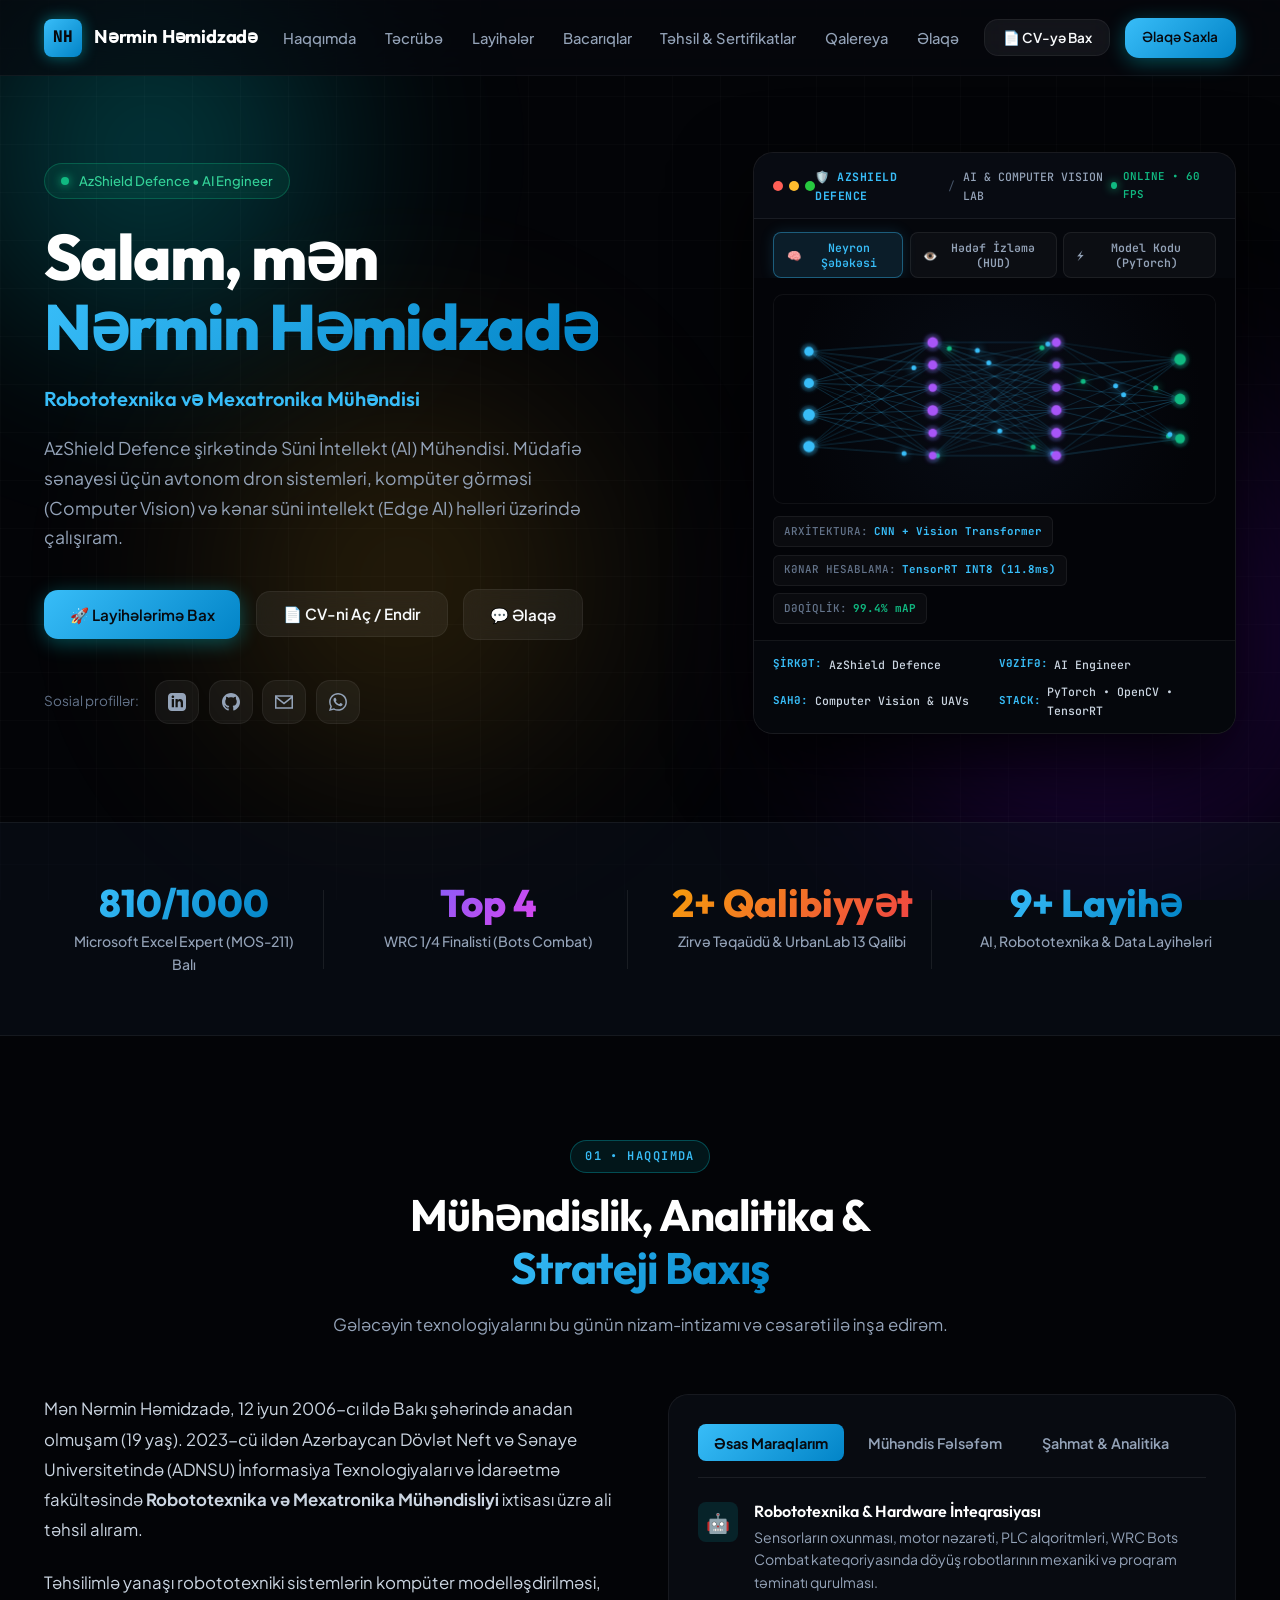
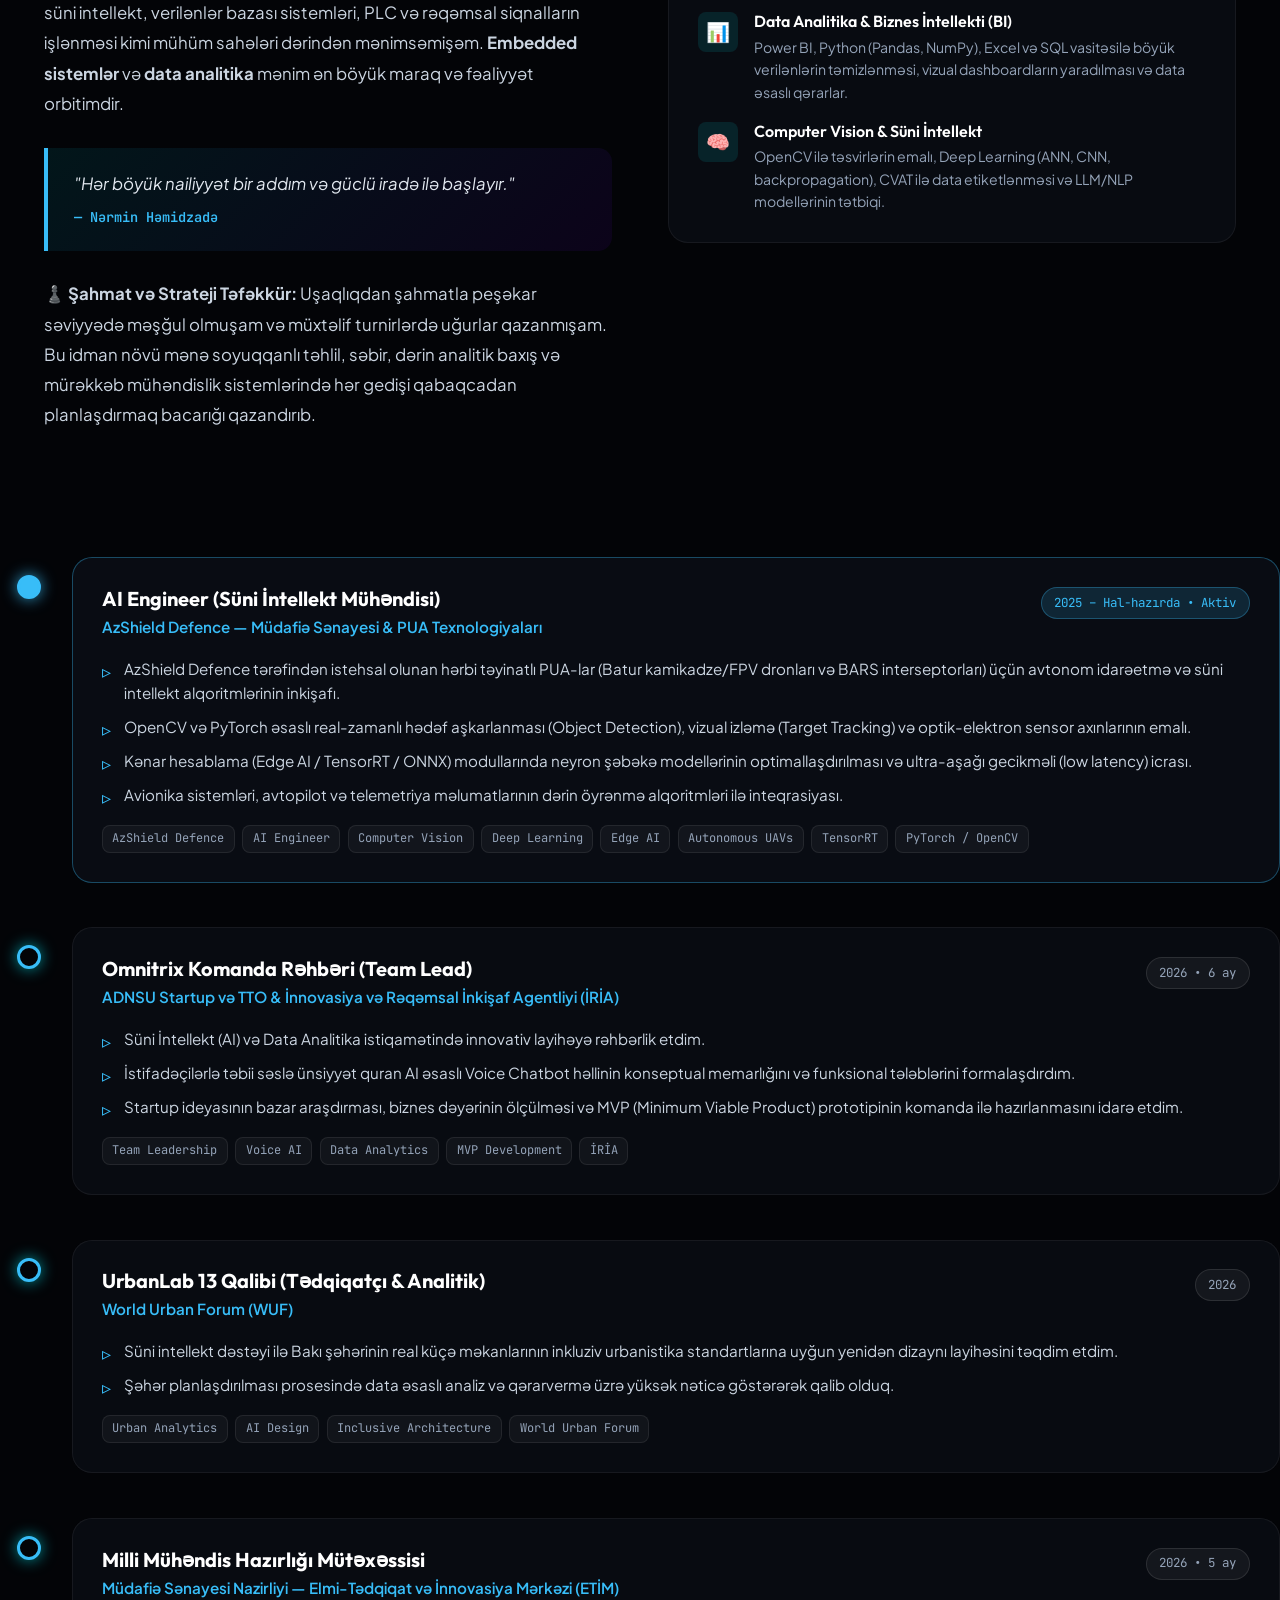
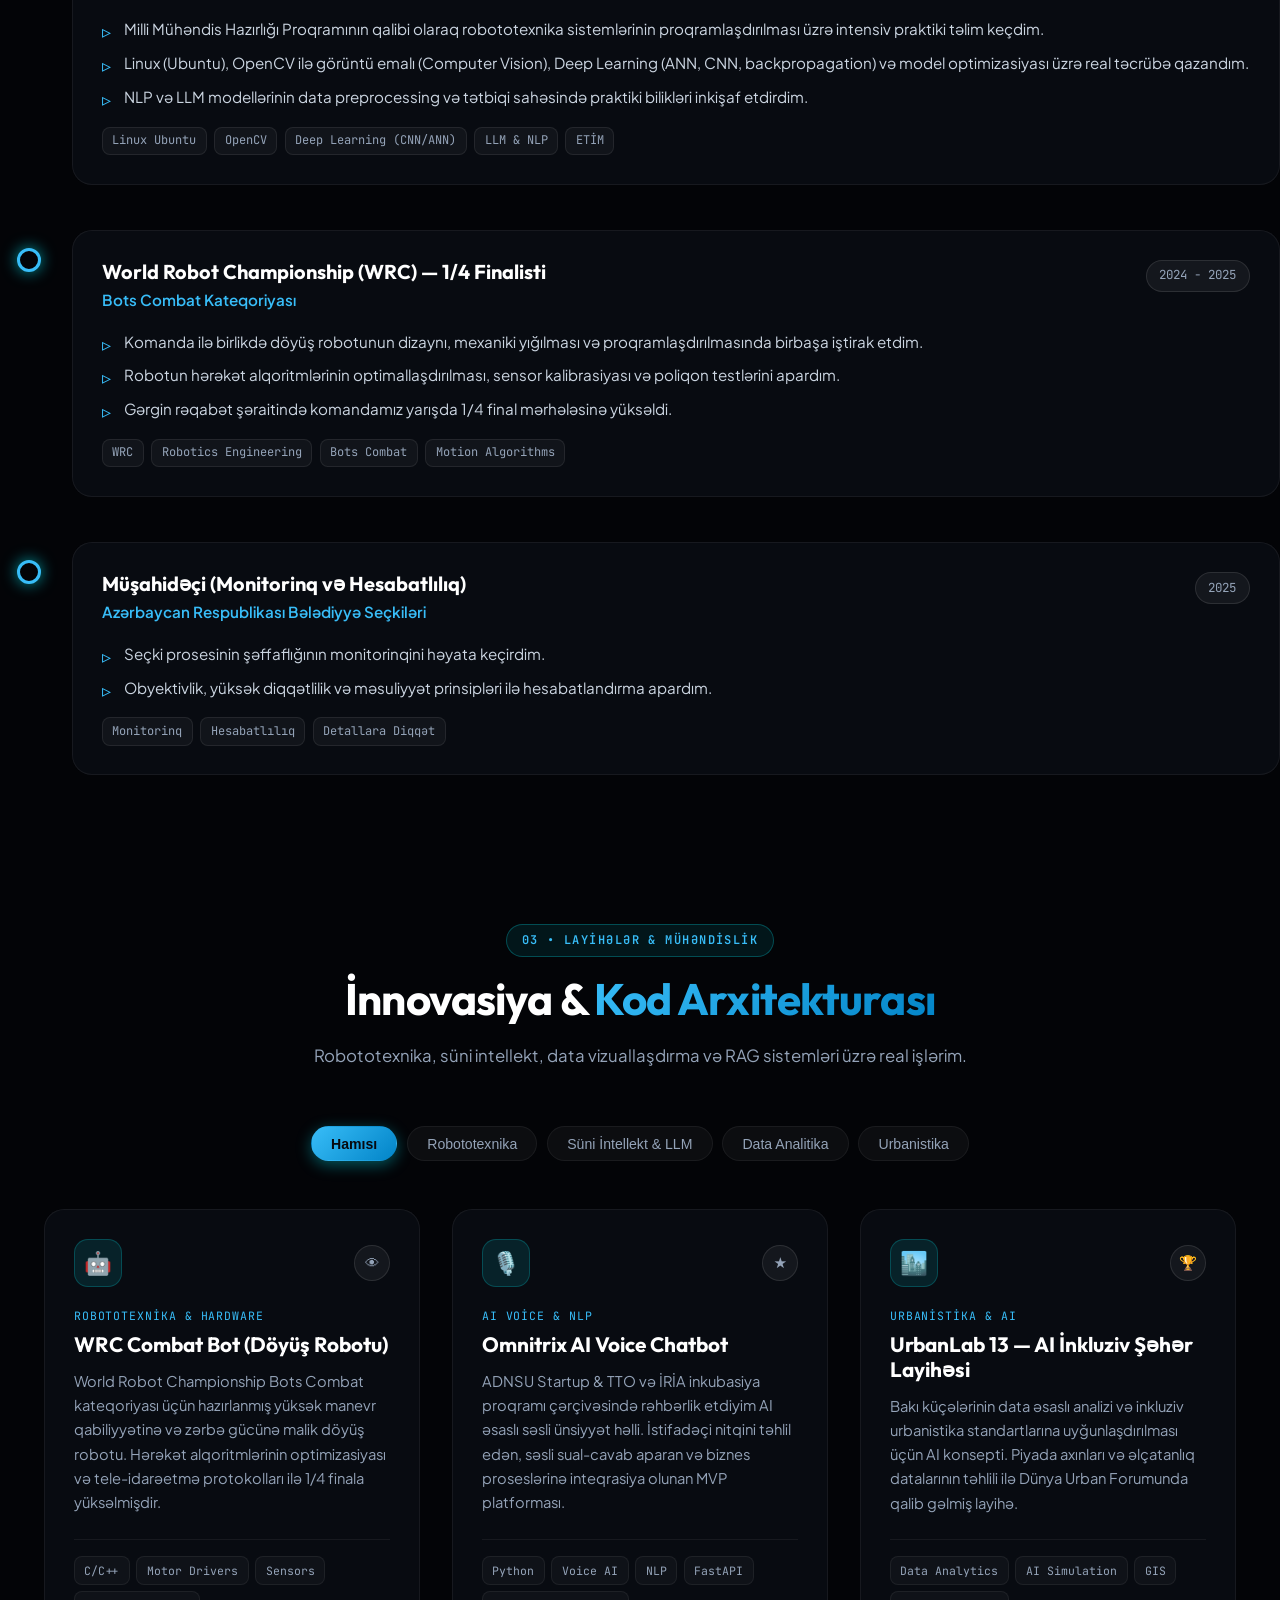
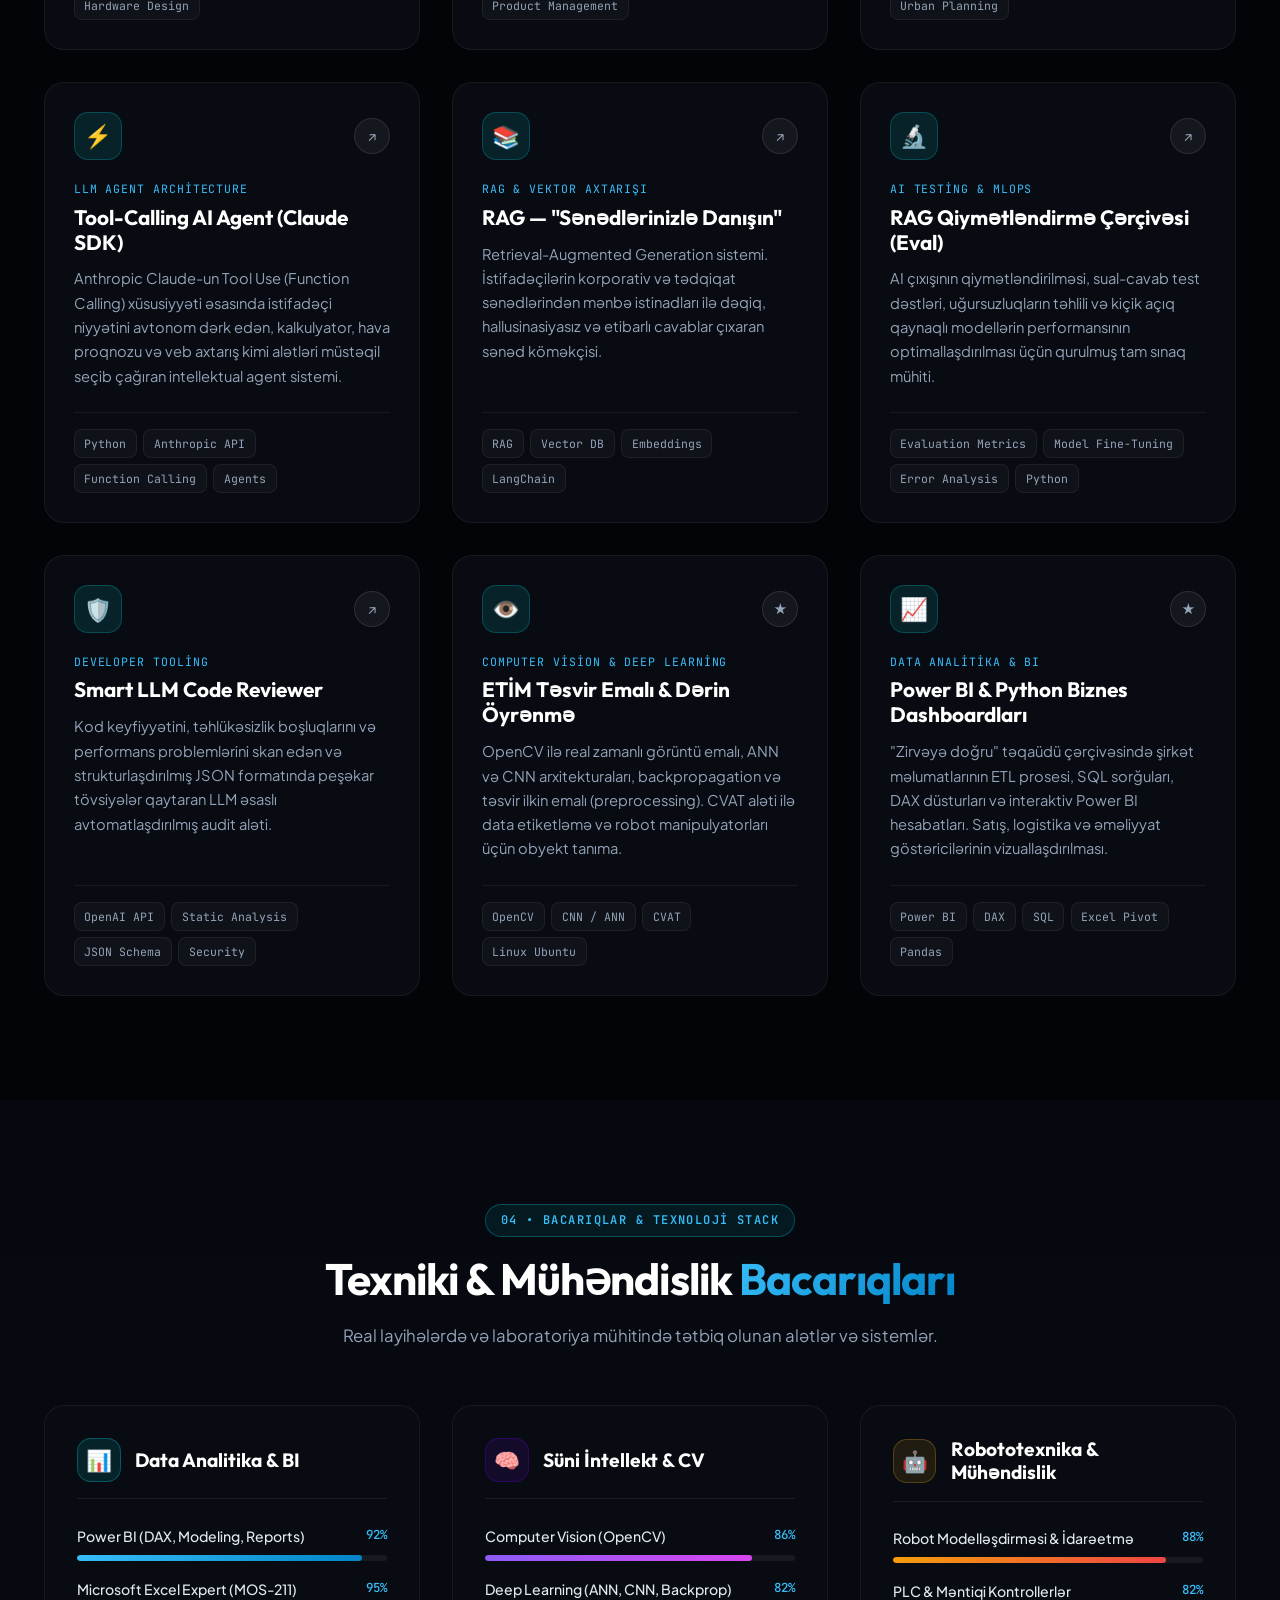
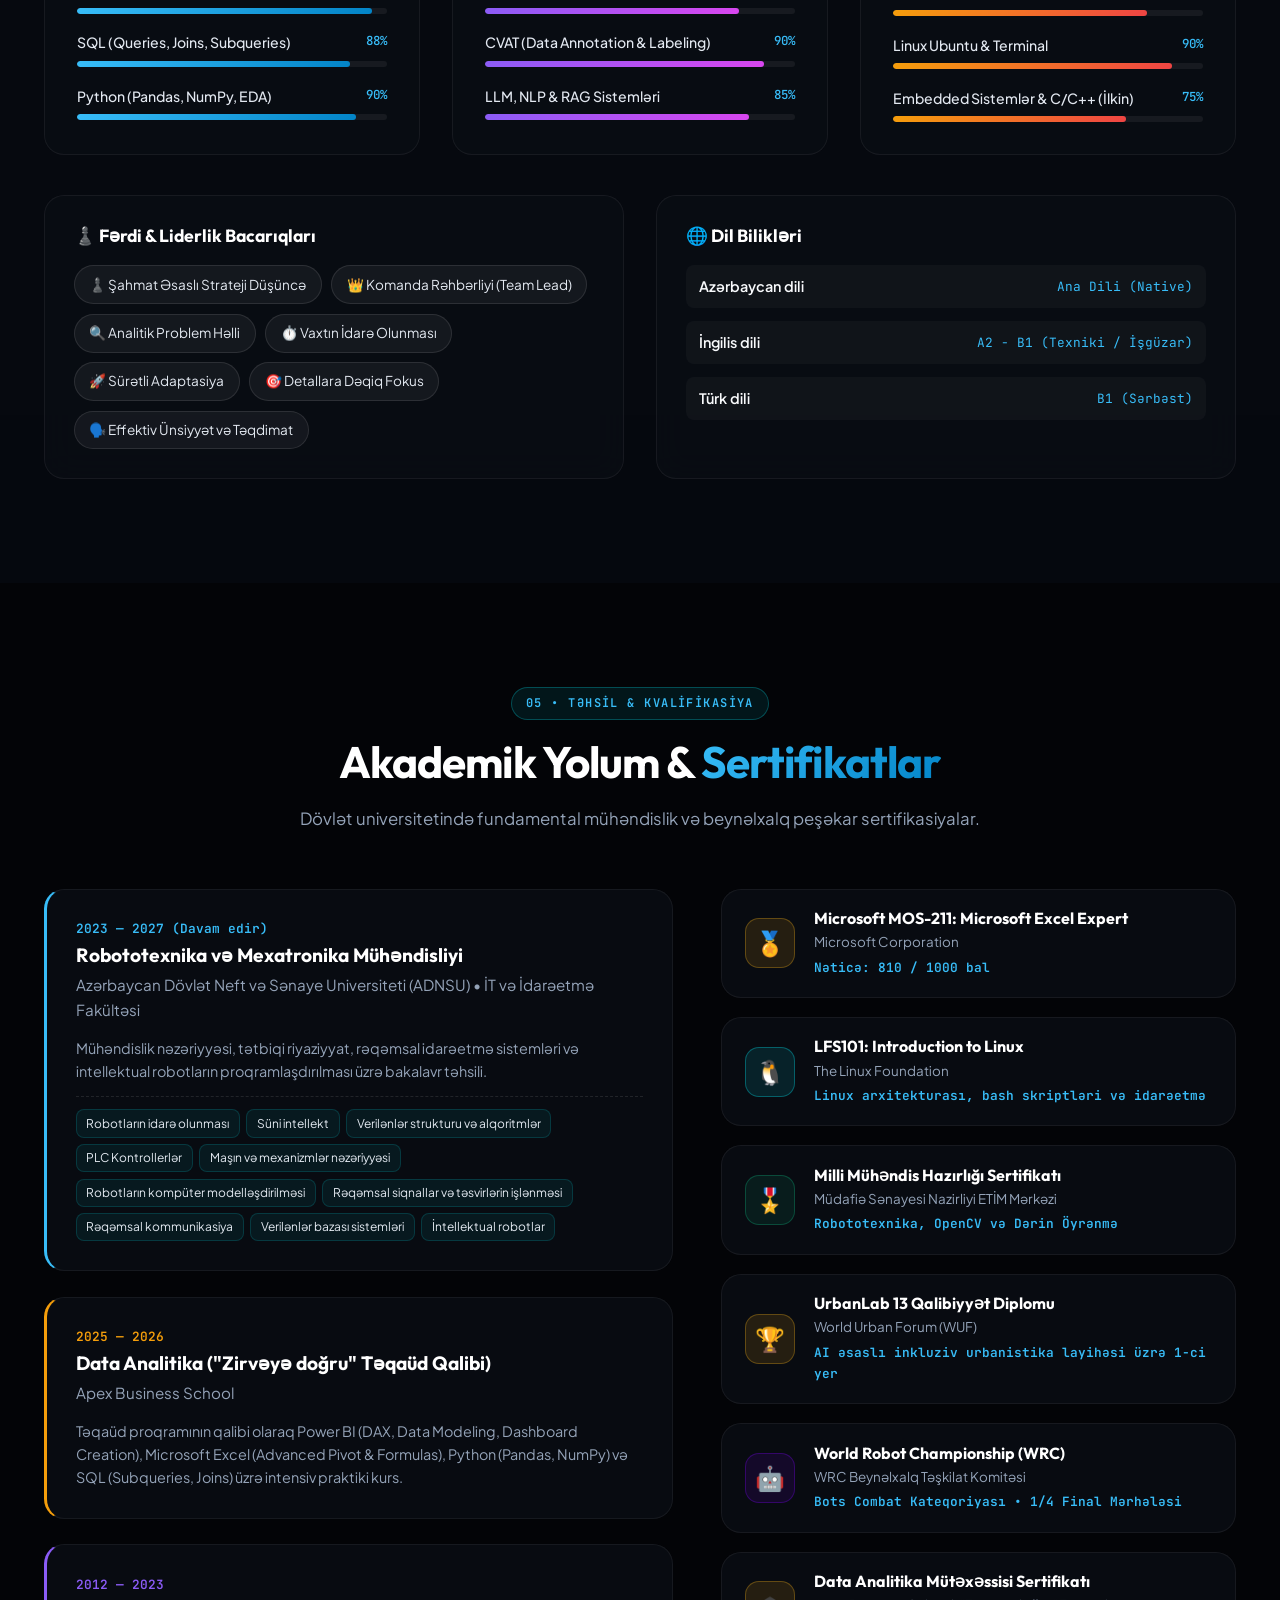
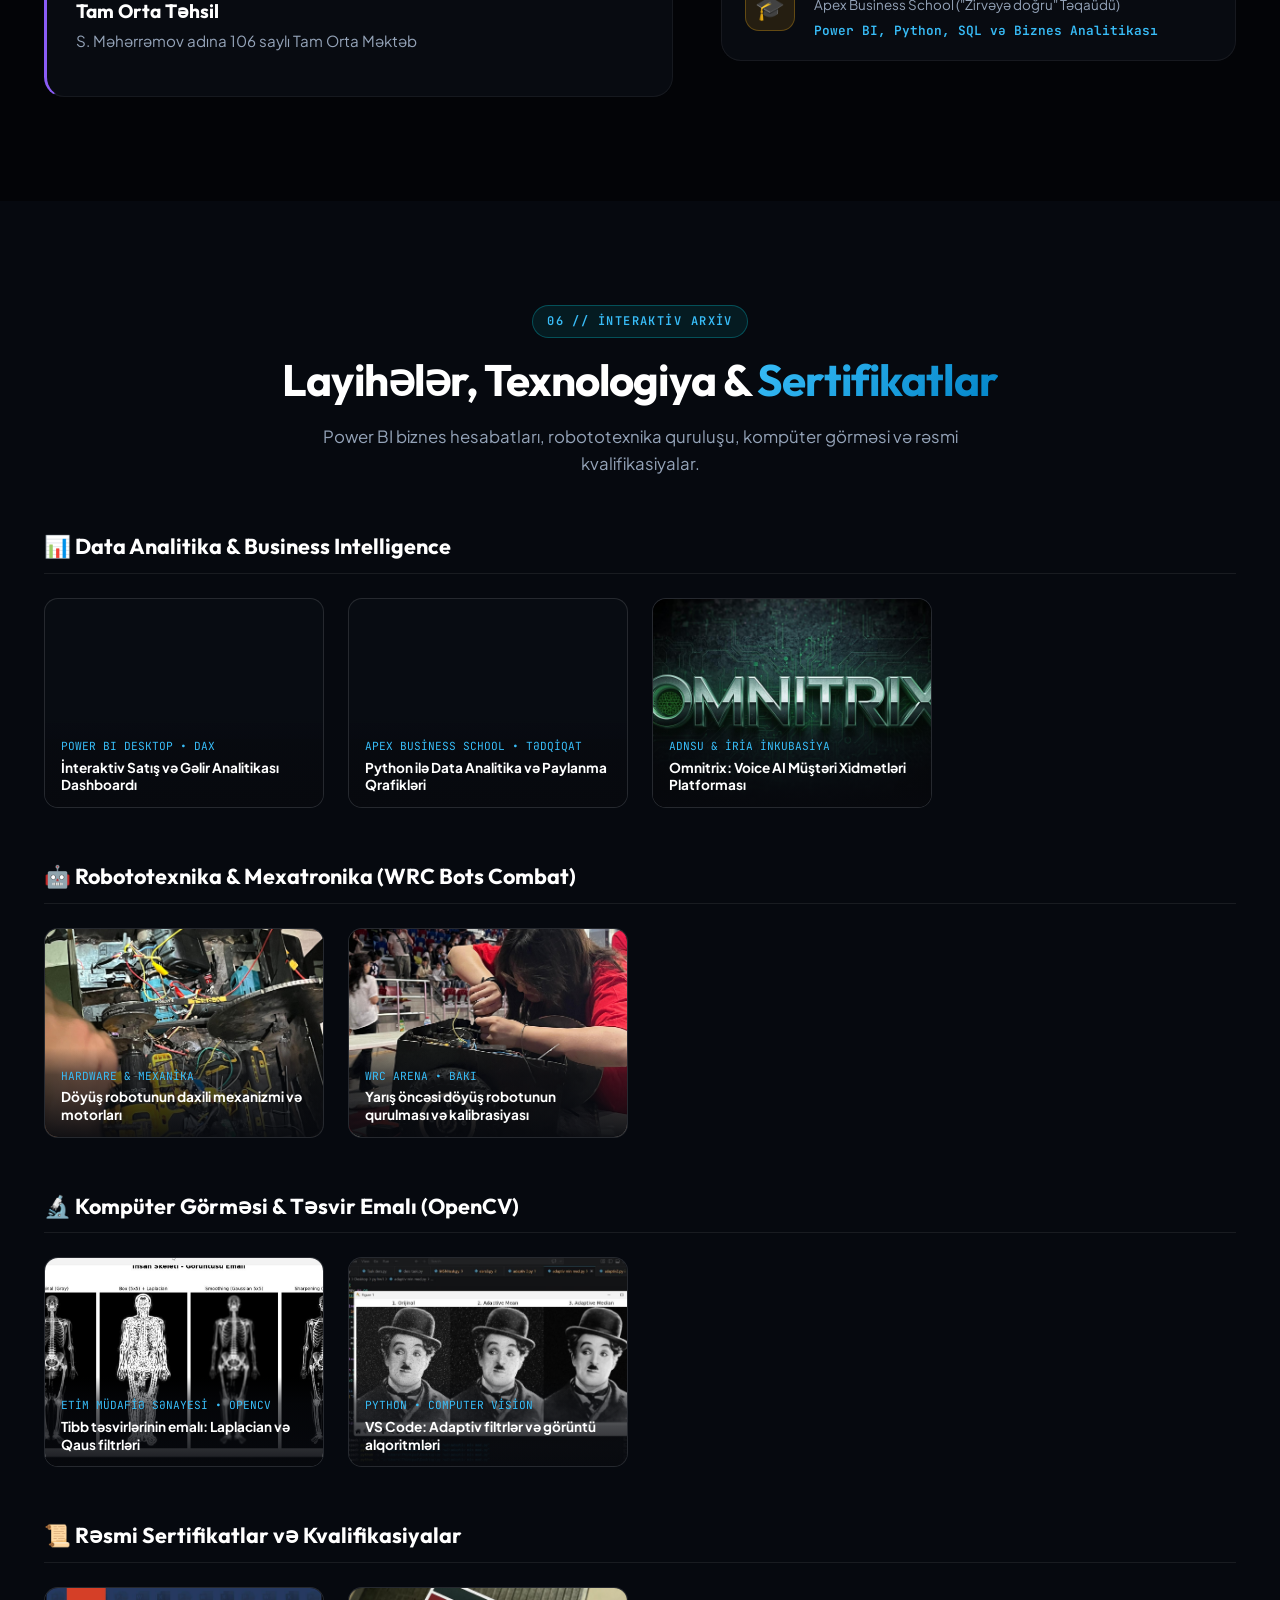
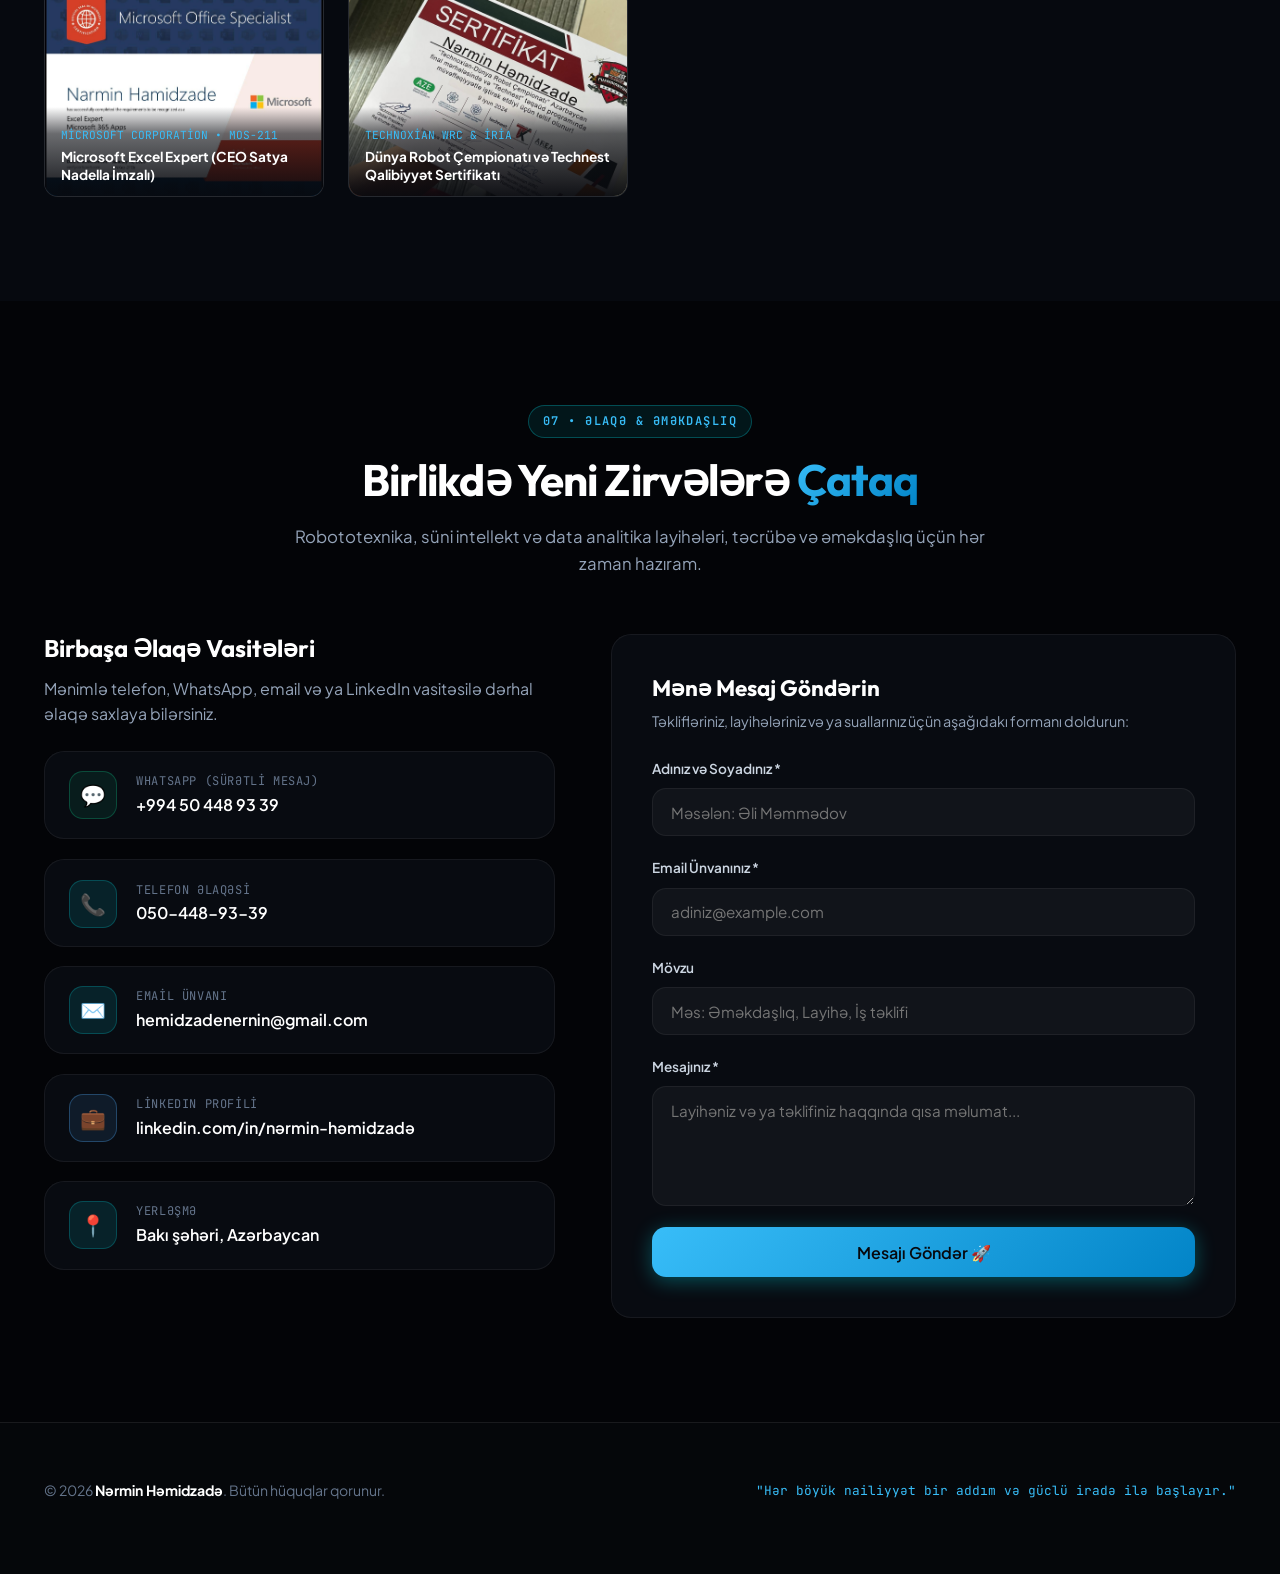
==== commit 16785089: "Design: Replace radar mockup with Canva-dark AI Engineer Neural & CV HUD, set workplace to AzShield " ====
--- a/index.html
+++ b/index.html
@@ -77,7 +77,7 @@
       <div class="hero-content">
         <div class="hero-status">
           <span class="status-dot"></span>
-          <span>Aktiv Layihələr və Əməkdaşlıq üçün Açıqdır</span>
+          <span>AzShield Defence • AI Engineer</span>
         </div>
 
         <h1 class="hero-title">
@@ -86,11 +86,11 @@
         </h1>
 
         <div class="hero-subtitle">
-          <span class="dynamic-subtitle">Robototexnika və Mexatronika Mühəndisi</span>
+          <span class="dynamic-subtitle">AI & Robotics Engineer @ AzShield Defence</span>
         </div>
 
         <p class="hero-bio">
-          Mən Nərmin Həmidzadə.
+          AzShield Defence şirkətində Süni İntellekt (AI) Mühəndisi. Müdafiə sənayesi üçün avtonom dron sistemləri, kompüter görməsi (Computer Vision) və kənar süni intellekt (Edge AI) həlləri üzərində çalışıram.
         </p>
 
         <div class="hero-buttons">
@@ -124,158 +124,159 @@
         </div>
       </div>
 
-      <!-- Hero Visual Showcase -->
+            <!-- Hero Visual Showcase -->
       <div class="hero-visual-wrapper">
-        <!-- Canva Dark Tactical Engineering Terminal -->
-        <div class="tactical-simulator-card">
-          <!-- Terminal Header -->
-          <div class="sim-header-bar">
-            <div class="sim-title">
-              <span>⚡</span> AZƏRSİLAH // ETİM AVİONİKA & AI
-            </div>
-            <div class="sim-status-live">
-              <span class="live-radar-dot"></span>
-              <span>CANLI REJİM</span>
-            </div>
-          </div>
-
-          <!-- Mode Selector Tabs -->
-          <div class="sim-mode-tabs">
-            <button class="sim-tab-btn active" data-sim-tab="sim-pua">
-              🛸 Qırat H10 PUA
+        <!-- Pure Dark Canva / Figma AI Engineer Terminal -->
+        <div class="ai-engineer-card">
+          <!-- Card Header Bar -->
+          <div class="ai-card-header">
+            <div class="ai-term-controls">
+              <span class="ctrl-dot dot-red"></span>
+              <span class="ctrl-dot dot-yellow"></span>
+              <span class="ctrl-dot dot-green"></span>
+            </div>
+            <div class="ai-header-title">
+              <span class="shield-badge">🛡️ AZSHIELD DEFENCE</span>
+              <span class="pipe-sep">/</span>
+              <span class="sub-title">AI & COMPUTER VISION LAB</span>
+            </div>
+            <div class="ai-status-pill">
+              <span class="live-pulse-dot"></span>
+              <span class="status-txt">ONLINE • 60 FPS</span>
+            </div>
+          </div>
+
+          <!-- Interactive AI Screen Navigation Tabs -->
+          <div class="ai-mode-tabs">
+            <button class="ai-tab-btn active" data-ai-screen="screen-neural">
+              <span class="tab-icon">🧠</span> Neyron Şəbəkəsi
             </button>
-            <button class="sim-tab-btn" data-sim-tab="sim-voice">
-              🎙️ AudioBot AI
+            <button class="ai-tab-btn" data-ai-screen="screen-vision">
+              <span class="tab-icon">👁️</span> Hədəf İzləmə (HUD)
             </button>
-            <button class="sim-tab-btn" data-sim-tab="sim-batur">
-              🎯 Batur / Bars
+            <button class="ai-tab-btn" data-ai-screen="screen-code">
+              <span class="tab-icon">⚡</span> Model Kodu (PyTorch)
             </button>
           </div>
 
           <!-- Viewport Screens -->
-          <div class="sim-viewport">
-            <!-- Screen 1: Qırat H10 Tactical PUA Radar -->
-            <div class="sim-screen active" id="sim-pua">
-              <div class="radar-display-box">
-                <div class="radar-scope-wrap">
-                  <div class="radar-sweep-beam"></div>
-                  <div class="radar-ring-mid"></div>
-                  <div class="radar-ring-inner"></div>
-                  <div class="radar-axis-h"></div>
-                  <div class="radar-axis-v"></div>
-                  <div class="radar-drone-target"></div>
-                  <div class="radar-drone-label">QIRAT-H10 [40.40°N, 49.86°E]</div>
-                </div>
-
-                <div class="telemetry-grid">
-                  <div class="tele-item">
-                    <div class="tele-lbl">Hündürlük</div>
-                    <div class="tele-val">1,850 m</div>
+          <div class="ai-viewport">
+            <!-- Screen 1: Interactive Neural Synapse Canvas -->
+            <div class="ai-screen active" id="screen-neural">
+              <div class="neural-canvas-container">
+                <canvas id="neuralCanvas" width="460" height="230"></canvas>
+                <div class="neural-overlay-stats">
+                  <div class="n-stat-pill">
+                    <span class="n-stat-k">ARXİTEKTURA:</span>
+                    <span class="n-stat-v">CNN + Vision Transformer</span>
                   </div>
-                  <div class="tele-item">
-                    <div class="tele-lbl">Sürət</div>
-                    <div class="tele-val">210 km/s</div>
+                  <div class="n-stat-pill">
+                    <span class="n-stat-k">KƏNAR HESABLAMA:</span>
+                    <span class="n-stat-v">TensorRT INT8 (11.8ms)</span>
                   </div>
-                  <div class="tele-item">
-                    <div class="tele-lbl">Batareya</div>
-                    <div class="tele-val">94% (4.2h)</div>
-                  </div>
-                  <div class="tele-item">
-                    <div class="tele-lbl">Missiya</div>
-                    <div class="tele-val">Patrul / Kəşfiyyat</div>
-                  </div>
-                  <div class="tele-item">
-                    <div class="tele-lbl">Kanal</div>
-                    <div class="tele-val">AES-256 Link</div>
-                  </div>
-                  <div class="tele-item">
-                    <div class="tele-lbl">Naviqasiya</div>
-                    <div class="tele-val">ROS 2 / OpenCV</div>
+                  <div class="n-stat-pill">
+                    <span class="n-stat-k">DƏQİQLİK:</span>
+                    <span class="n-stat-v highlight-green">99.4% mAP</span>
                   </div>
                 </div>
               </div>
             </div>
 
-            <!-- Screen 2: AudioBot Voice AI Dialogue -->
-            <div class="sim-screen" id="sim-voice">
-              <div class="audiobot-display-box">
-                <div class="waveform-wrap">
-                  <div class="wave-bar"></div>
-                  <div class="wave-bar"></div>
-                  <div class="wave-bar"></div>
-                  <div class="wave-bar"></div>
-                  <div class="wave-bar"></div>
-                  <div class="wave-bar"></div>
-                  <div class="wave-bar"></div>
-                  <div class="wave-bar"></div>
-                  <div class="wave-bar"></div>
-                  <div class="wave-bar"></div>
+            <!-- Screen 2: Real-Time Optical Computer Vision HUD (Batur & BARS Detection) -->
+            <div class="ai-screen" id="screen-vision">
+              <div class="vision-hud-container">
+                <div class="hud-grid-overlay"></div>
+                <div class="hud-scan-beam"></div>
+
+                <!-- Tactical Corners -->
+                <div class="hud-corner top-left"></div>
+                <div class="hud-corner top-right"></div>
+                <div class="hud-corner btm-left"></div>
+                <div class="hud-corner btm-right"></div>
+                <div class="hud-center-crosshair"></div>
+
+                <!-- Target 1: AzShield Batur UAV -->
+                <div class="hud-bbox bbox-1">
+                  <div class="hud-bbox-tag">
+                    <span class="bbox-id">T-01</span>
+                    <span class="bbox-name">AZSHIELD BATUR UAV</span>
+                    <span class="bbox-conf">99.4%</span>
+                  </div>
+                  <div class="hud-bbox-box"></div>
+                  <div class="hud-bbox-coords">X:384 Y:142 • LOCKED</div>
                 </div>
 
-                <div class="dialogue-stream">
-                  <div class="msg-bubble-user">
-                    🗣️ "Qırat H10 və Bars dronlarının sistem telemetriyasını yoxla."
+                <!-- Target 2: BARS Interceptor -->
+                <div class="hud-bbox bbox-2">
+                  <div class="hud-bbox-tag">
+                    <span class="bbox-id">T-02</span>
+                    <span class="bbox-name">BARS INTERCEPTOR</span>
+                    <span class="bbox-conf">98.8%</span>
                   </div>
-                  <div class="msg-bubble-bot">
-                    🤖 AudioBot: "Avionika və optik-elektron sensorlar aktivdir. Bütün modullar optimal rejimdədir."
+                  <div class="hud-bbox-box"></div>
+                  <div class="hud-bbox-coords">SPEED: 240km/h • TRACKING</div>
+                </div>
+
+                <!-- HUD Telemetry Bottom Bar -->
+                <div class="hud-bottom-telemetry">
+                  <div class="tele-col">
+                    <div class="tele-lbl">ALQORİTM</div>
+                    <div class="tele-val">YOLOv8 + DeepSORT</div>
+                  </div>
+                  <div class="tele-col">
+                    <div class="tele-lbl">STATUS</div>
+                    <div class="tele-val lock-color">LOCK ACQUIRED</div>
+                  </div>
+                  <div class="tele-col">
+                    <div class="tele-lbl">OPTİK GECİKMƏ</div>
+                    <div class="tele-val">8.4 ms</div>
                   </div>
                 </div>
-
-                <div class="telemetry-grid" style="margin-top: 0.4rem;">
-                  <div class="tele-item">
-                    <div class="tele-lbl">Səs Gecikməsi</div>
-                    <div class="tele-val" style="color: #38bdf8;">42 ms</div>
-                  </div>
-                  <div class="tele-item">
-                    <div class="tele-lbl">NLP Dəqiqlik</div>
-                    <div class="tele-val" style="color: #10b981;">98.4%</div>
-                  </div>
-                  <div class="tele-item">
-                    <div class="tele-lbl">Arxitektura</div>
-                    <div class="tele-val">Omnitrix AI</div>
-                  </div>
+              </div>
+            </div>
+
+            <!-- Screen 3: Authentic AI Code & Pipeline -->
+            <div class="ai-screen" id="screen-code">
+              <div class="code-editor-container">
+                <div class="code-editor-top">
+                  <span class="code-file-name">azshield_vision_pipeline.py</span>
+                  <span class="code-env-badge">Python 3.11 • CUDA 12.2</span>
                 </div>
-              </div>
-            </div>
-
-            <!-- Screen 3: Batur / Bars Optical OpenCV Tracking -->
-            <div class="sim-screen" id="sim-batur">
-              <div class="opencv-display-box">
-                <div class="tracking-reticle-wrap">
-                  <div class="target-bounding-box"></div>
+                <pre class="code-body"><code><span class="c-comment"># AzShield Defence — Autonomous Drone AI Inference</span>
+<span class="c-kw">import</span> torch, cv2
+<span class="c-kw">from</span> azshield.vision <span class="c-kw">import</span> BaturNeuralCore, KalmanTracker
+
+<span class="c-comment"># Load TensorRT accelerated Edge AI model</span>
+core = BaturNeuralCore.load(<span class="c-str">"weights/batur_cv_v4.engine"</span>)
+tracker = KalmanTracker(max_age=<span class="c-num">30</span>)
+
+<span class="c-kw">def</span> <span class="c-fn">infer_telemetry</span>(frame, conf_thresh=<span class="c-num">0.95</span>):
+    detections = core.detect(frame, iou_thresh=<span class="c-num">0.45</span>)
+    targets = tracker.update(detections)
+    <span class="c-kw">for</span> target <span class="c-kw">in</span> targets:
+        autopilot.lock_vector(target.bbox, target.vector)
+    <span class="c-kw">return</span> len(targets)</code></pre>
+                <div class="code-live-console">
+                  <span class="console-prompt">&gt;</span>
+                  <span class="console-text">[AZSHIELD] Model initialized in VRAM. Real-time inference active.</span>
                 </div>
-
-                <div class="telemetry-grid" style="margin-top: 0.8rem;">
-                  <div class="tele-item">
-                    <div class="tele-lbl">Hədəf Dron</div>
-                    <div class="tele-val">Bars / Batur</div>
-                  </div>
-                  <div class="tele-item">
-                    <div class="tele-lbl">Görüntü Emalı</div>
-                    <div class="tele-val">OpenCV CNN</div>
-                  </div>
-                  <div class="tele-item">
-                    <div class="tele-lbl">İzləmə Statusu</div>
-                    <div class="tele-val" style="color: #10b981;">LOCKED</div>
-                  </div>
-                </div>
-              </div>
-            </div>
-          </div>
-
-          <!-- Bottom Card Specs -->
-          <div class="sim-footer-specs">
-            <div class="spec-badge-clean">
-              <span>TƏHSİL:</span> ADNSU (2023–2027)
-            </div>
-            <div class="spec-badge-clean">
-              <span>KVALİFİKASİYA:</span> Robototexnika Mühəndisi
-            </div>
-            <div class="spec-badge-clean">
-              <span>LİDERLİK:</span> Omnitrix Team Lead
-            </div>
-            <div class="spec-badge-clean">
-              <span>SERTİFİKAT:</span> MOS Excel Expert (810)
+              </div>
+            </div>
+          </div>
+
+          <!-- Bottom Badges Strip -->
+          <div class="ai-footer-specs">
+            <div class="ai-spec-pill">
+              <span class="spec-k">ŞİRKƏT:</span> <span class="spec-v">AzShield Defence</span>
+            </div>
+            <div class="ai-spec-pill">
+              <span class="spec-k">VƏZİFƏ:</span> <span class="spec-v">AI Engineer</span>
+            </div>
+            <div class="ai-spec-pill">
+              <span class="spec-k">SAHƏ:</span> <span class="spec-v">Computer Vision & UAVs</span>
+            </div>
+            <div class="ai-spec-pill">
+              <span class="spec-k">STACK:</span> <span class="spec-v">PyTorch • OpenCV • TensorRT</span>
             </div>
           </div>
         </div>
@@ -437,7 +438,38 @@
         <p class="section-subtitle">İnkubasiya proqramları, dövlət layihələri və beynəlxalq mühəndislik yarışları.</p>
       </div>
 
-      <div class="timeline">
+            <div class="timeline">
+        <!-- Item 1: AzShield Defence — AI Engineer -->
+        <div class="timeline-item">
+          <div class="timeline-dot" style="background: #38bdf8; box-shadow: 0 0 15px rgba(56, 189, 248, 0.8);"></div>
+          <div class="timeline-card" style="border-color: rgba(56, 189, 248, 0.35); background: rgba(10, 14, 22, 0.9);">
+            <div class="timeline-header">
+              <div>
+                <h3 class="timeline-role">AI Engineer (Süni İntellekt Mühəndisi)</h3>
+                <div class="timeline-company">AzShield Defence — Müdafiə Sənayesi & PUA Texnologiyaları</div>
+              </div>
+              <div class="timeline-badge" style="background: rgba(56, 189, 248, 0.15); color: #38bdf8; border: 1px solid rgba(56, 189, 248, 0.3);">
+                2025 – Hal-hazırda • Aktiv
+              </div>
+            </div>
+            <ul class="timeline-bullets">
+              <li>AzShield Defence tərəfindən istehsal olunan hərbi təyinatlı PUA-lar (Batur kamikadze/FPV dronları və BARS interseptorları) üçün avtonom idarəetmə və süni intellekt alqoritmlərinin inkişafı.</li>
+              <li>OpenCV və PyTorch əsaslı real-zamanlı hədəf aşkarlanması (Object Detection), vizual izləmə (Target Tracking) və optik-elektron sensor axınlarının emalı.</li>
+              <li>Kənar hesablama (Edge AI / TensorRT / ONNX) modullarında neyron şəbəkə modellərinin optimallaşdırılması və ultra-aşağı gecikməli (low latency) icrası.</li>
+              <li>Avionika sistemləri, avtopilot və telemetriya məlumatlarının dərin öyrənmə alqoritmləri ilə inteqrasiyası.</li>
+            </ul>
+            <div class="timeline-tags">
+              <span class="t-tag">AzShield Defence</span>
+              <span class="t-tag">AI Engineer</span>
+              <span class="t-tag">Computer Vision</span>
+              <span class="t-tag">Deep Learning</span>
+              <span class="t-tag">Edge AI</span>
+              <span class="t-tag">Autonomous UAVs</span>
+              <span class="t-tag">TensorRT</span>
+              <span class="t-tag">PyTorch / OpenCV</span>
+            </div>
+          </div>
+        </div>
         <!-- Item 1: Omnitrix Team Lead -->
         <div class="timeline-item">
           <div class="timeline-dot"></div>
@@ -1329,66 +1361,6 @@
   <button class="back-to-top" aria-label="Yuxarı qayıt">↑</button>
 
   <!-- ==========================================================================
-       LIVE IN-BROWSER EDIT BUTTON & DRAWER
-       ========================================================================== -->
-  <div class="live-edit-wrapper">
-    <button class="live-edit-btn" id="liveEditToggle" title="Sayt mətnlərini canlı dəyiş">
-      ⚙️ Canlı Redaktə
-    </button>
-  </div>
-
-  <div class="edit-drawer" id="editDrawer">
-    <div class="edit-drawer-header">
-      <div class="edit-drawer-title">
-        <span>✏️</span> Sayt Məlumatlarını Dəyiş
-      </div>
-      <button class="drawer-close-btn" id="drawerClose">✕</button>
-    </div>
-
-    <div class="edit-drawer-body">
-      <div class="edit-group">
-        <label class="edit-label">Ad və Soyad</label>
-        <input type="text" id="editName" class="edit-input" value="Nərmin Həmidzadə">
-      </div>
-
-      <div class="edit-group">
-        <label class="edit-label">Status Başlığı</label>
-        <input type="text" id="editStatus" class="edit-input" value="Aktiv Layihələr və Əməkdaşlıq üçün Açıqdır">
-      </div>
-
-      <div class="edit-group">
-        <label class="edit-label">Qısa Bioqrafiya (Hero)</label>
-        <textarea id="editBio" class="edit-textarea" rows="3"></textarea>
-      </div>
-
-      <div class="edit-group">
-        <label class="edit-label">Haqqımda Mətni</label>
-        <textarea id="editAbout" class="edit-textarea" rows="4"></textarea>
-      </div>
-
-      <div class="edit-group">
-        <label class="edit-label">Email Ünvanı</label>
-        <input type="email" id="editEmail" class="edit-input" value="hemidzadenernin@gmail.com">
-      </div>
-
-      <div class="edit-group">
-        <label class="edit-label">Telefon / WhatsApp</label>
-        <input type="text" id="editPhone" class="edit-input" value="+994 50 448 93 39">
-      </div>
-
-      <div class="edit-group">
-        <label class="edit-label">LinkedIn Profili</label>
-        <input type="text" id="editLinkedin" class="edit-input" value="linkedin.com/in/nərmin-həmidzadə">
-      </div>
-    </div>
-
-    <div class="edit-drawer-footer">
-      <button class="btn btn-primary" id="saveEditsBtn" style="flex: 1;">💾 Yadda Saxla</button>
-      <button class="btn btn-secondary" id="resetEditsBtn">Sıfırla</button>
-    </div>
-  </div>
-
-  <!-- ==========================================================================
        LIGHTBOX MODAL
        ========================================================================== -->
   <div class="modal-overlay" id="lightboxModal">
@@ -1461,9 +1433,18 @@
           </div>
         </div>
 
-        <!-- Təcrübə -->
+                <!-- Təcrübə -->
         <div class="cv-section">
           <h2 class="cv-sec-title">Təcrübə və Layihələr</h2>
+          <div class="cv-item">
+            <div class="cv-item-header">
+              <span>AI Engineer (Süni İntellekt Mühəndisi) — AzShield Defence</span>
+              <span>2025 — Hal-hazırda</span>
+            </div>
+            <p class="cv-item-desc">
+              Hərbi təyinatlı PUA-lar (Batur və BARS sistemləri) üçün süni intellekt, kompüter görməsi (Computer Vision / OpenCV) və kənar hesablama (Edge AI / TensorRT) modellərinin hazırlanması və tətbiqi.
+            </p>
+          </div>
           <div class="cv-item">
             <div class="cv-item-header">
               <span>ADNSU Startup və TTO & İRİA İnkubasiya Proqramı — Omnitrix Komanda Rəhbəri</span>
--- a/styles.css
+++ b/styles.css
@@ -4,36 +4,36 @@
    ========================================================================== */
 
 :root {
-  /* Colors */
-  --bg-deep: #07090e;
-  --bg-surface: #0d121f;
-  --bg-surface-elevated: #141b2d;
-  --bg-card: rgba(18, 25, 42, 0.75);
-  --bg-card-hover: rgba(26, 36, 60, 0.85);
+  /* Colors - Pure Obsidian & Jet Black Canva Dark */
+  --bg-deep: #030407;
+  --bg-surface: #07090e;
+  --bg-surface-elevated: #0d1017;
+  --bg-card: rgba(10, 13, 20, 0.88);
+  --bg-card-hover: rgba(16, 20, 30, 0.96);
   
-  --border-subtle: rgba(255, 255, 255, 0.08);
-  --border-focus: rgba(0, 242, 254, 0.4);
-  --border-glow: rgba(0, 242, 254, 0.25);
+  --border-subtle: rgba(255, 255, 255, 0.06);
+  --border-focus: rgba(56, 189, 248, 0.45);
+  --border-glow: rgba(56, 189, 248, 0.2);
   
-  --text-main: #f3f6fc;
+  --text-main: #f8fafc;
   --text-muted: #94a3b8;
   --text-dim: #64748b;
   
   /* Vibrant Accents */
-  --accent-cyan: #00f2fe;
-  --accent-blue: #4facfe;
-  --accent-purple: #7f00ff;
-  --accent-violet: #e100ff;
-  --accent-gold: #f5af19;
-  --accent-amber: #e5a93c;
+  --accent-cyan: #38bdf8;
+  --accent-blue: #0284c7;
+  --accent-purple: #8b5cf6;
+  --accent-violet: #d946ef;
+  --accent-gold: #f59e0b;
+  --accent-amber: #d97706;
   --accent-emerald: #10b981;
   
   /* Gradients */
-  --grad-cyan-blue: linear-gradient(135deg, #00f2fe 0%, #4facfe 100%);
-  --grad-purple-pink: linear-gradient(135deg, #7f00ff 0%, #e100ff 100%);
-  --grad-gold: linear-gradient(135deg, #f5af19 0%, #f12711 100%);
-  --grad-card: linear-gradient(135deg, rgba(255, 255, 255, 0.05) 0%, rgba(255, 255, 255, 0.01) 100%);
-  --grad-glow: radial-gradient(circle at 50% 50%, rgba(0, 242, 254, 0.15) 0%, transparent 70%);
+  --grad-cyan-blue: linear-gradient(135deg, #38bdf8 0%, #0284c7 100%);
+  --grad-purple-pink: linear-gradient(135deg, #8b5cf6 0%, #d946ef 100%);
+  --grad-gold: linear-gradient(135deg, #f59e0b 0%, #ef4444 100%);
+  --grad-card: linear-gradient(135deg, rgba(255, 255, 255, 0.04) 0%, rgba(255, 255, 255, 0.01) 100%);
+  --grad-glow: radial-gradient(circle at 50% 50%, rgba(56, 189, 248, 0.12) 0%, transparent 70%);
 
   /* Typography */
   --font-main: 'Plus Jakarta Sans', -apple-system, BlinkMacSystemFont, 'Segoe UI', Roboto, sans-serif;
@@ -703,41 +703,70 @@
 }
 
 /* ==========================================================================
-   CANVA DARK TACTICAL SIMULATOR (PUA DRONES & AI CHATBOT)
+   CANVA DARK AI ENGINEER TERMINAL & INTERACTIVE NEURAL MATRIX
    ========================================================================== */
-.tactical-simulator-card {
+.ai-engineer-card {
   width: 100%;
-  max-width: 480px;
-  background: #080b11;
-  border: 1px solid rgba(255, 255, 255, 0.1);
+  max-width: 500px;
+  background: #05070c;
+  border: 1px solid rgba(255, 255, 255, 0.08);
   border-radius: var(--radius-lg);
-  box-shadow: 0 25px 60px rgba(0, 0, 0, 0.8), inset 0 1px 0 rgba(255, 255, 255, 0.08);
+  box-shadow: 0 30px 80px rgba(0, 0, 0, 0.9), inset 0 1px 0 rgba(255, 255, 255, 0.06);
   overflow: hidden;
   position: relative;
   font-family: var(--font-main);
 }
 
-.sim-header-bar {
+.ai-card-header {
   display: flex;
   justify-content: space-between;
   align-items: center;
   padding: 0.85rem 1.2rem;
-  background: rgba(255, 255, 255, 0.02);
+  background: #080b12;
   border-bottom: 1px solid rgba(255, 255, 255, 0.07);
 }
 
-.sim-title {
+.ai-term-controls {
+  display: flex;
+  align-items: center;
+  gap: 6px;
+}
+
+.ctrl-dot {
+  width: 10px;
+  height: 10px;
+  border-radius: 50%;
+  display: inline-block;
+}
+
+.dot-red { background: #ff5f56; }
+.dot-yellow { background: #ffbd2e; }
+.dot-green { background: #27c93f; }
+
+.ai-header-title {
+  display: flex;
+  align-items: center;
+  gap: 0.5rem;
   font-family: var(--font-mono);
   font-size: 0.72rem;
+}
+
+.shield-badge {
+  color: #38bdf8;
   font-weight: 700;
-  letter-spacing: 0.08em;
-  color: #38bdf8;
-  display: flex;
-  align-items: center;
-  gap: 0.5rem;
-}
-
-.sim-status-live {
+  letter-spacing: 0.04em;
+}
+
+.pipe-sep {
+  color: #475569;
+}
+
+.sub-title {
+  color: #94a3b8;
+  font-weight: 500;
+}
+
+.ai-status-pill {
   display: flex;
   align-items: center;
   gap: 0.4rem;
@@ -747,353 +776,370 @@
   font-weight: 600;
 }
 
-.live-radar-dot {
+.live-pulse-dot {
   width: 7px;
   height: 7px;
   border-radius: 50%;
   background: #10b981;
-  box-shadow: 0 0 8px #10b981;
+  box-shadow: 0 0 10px #10b981;
   animation: pulseGreen 1.5s infinite;
 }
 
 /* Tab Selector Pills */
-.sim-mode-tabs {
+.ai-mode-tabs {
   display: flex;
   gap: 0.4rem;
-  padding: 0.8rem 1.2rem 0 1.2rem;
-  background: #080b11;
-}
-
-.sim-tab-btn {
-  background: rgba(255, 255, 255, 0.04);
-  border: 1px solid rgba(255, 255, 255, 0.08);
+  padding: 0.8rem 1.2rem 0;
+  background: #05070c;
+}
+
+.ai-tab-btn {
+  background: rgba(255, 255, 255, 0.03);
+  border: 1px solid rgba(255, 255, 255, 0.07);
   color: var(--text-muted);
   font-family: var(--font-mono);
   font-size: 0.72rem;
   font-weight: 600;
-  padding: 0.45rem 0.85rem;
-  border-radius: var(--radius-sm);
+  padding: 0.45rem 0.8rem;
+  border-radius: 8px;
   cursor: pointer;
-  transition: all var(--transition-fast);
+  transition: all 0.2s ease;
   display: flex;
   align-items: center;
   gap: 0.4rem;
 }
 
-.sim-tab-btn:hover {
-  color: #fff;
-  border-color: rgba(255, 255, 255, 0.2);
-  background: rgba(255, 255, 255, 0.08);
-}
-
-.sim-tab-btn.active {
+.ai-tab-btn:hover {
+  background: rgba(255, 255, 255, 0.07);
+  color: var(--text-main);
+  border-color: rgba(255, 255, 255, 0.15);
+}
+
+.ai-tab-btn.active {
   background: rgba(56, 189, 248, 0.12);
-  border-color: #38bdf8;
   color: #38bdf8;
-  box-shadow: 0 0 15px rgba(56, 189, 248, 0.15);
-}
-
-/* Screens Viewport */
-.sim-viewport {
-  padding: 1.2rem;
-  min-height: 250px;
-  position: relative;
-}
-
-.sim-screen {
+  border-color: rgba(56, 189, 248, 0.4);
+  box-shadow: 0 0 14px rgba(56, 189, 248, 0.15);
+}
+
+/* Viewport Area */
+.ai-viewport {
+  position: relative;
+  min-height: 275px;
+  background: #030408;
+  padding: 1rem 1.2rem;
+}
+
+.ai-screen {
   display: none;
-  animation: fadeIn 0.3s ease;
-}
-
-.sim-screen.active {
+  animation: fadeInScreen 0.3s cubic-bezier(0.4, 0, 0.2, 1);
+}
+
+.ai-screen.active {
   display: block;
 }
 
-/* Mode 1: PUA Radar View */
-.radar-display-box {
-  background: #040609;
-  border: 1px solid rgba(56, 189, 248, 0.2);
-  border-radius: var(--radius-md);
-  padding: 1rem;
-  position: relative;
+@keyframes fadeInScreen {
+  from { opacity: 0; transform: translateY(6px); }
+  to { opacity: 1; transform: translateY(0); }
+}
+
+/* Screen 1: Neural Canvas */
+.neural-canvas-container {
+  position: relative;
+  width: 100%;
+}
+
+#neuralCanvas {
+  width: 100%;
+  height: 210px;
+  display: block;
+  border-radius: 10px;
+  background: radial-gradient(circle at center, #080d16 0%, #030408 85%);
+  border: 1px solid rgba(255, 255, 255, 0.05);
+  cursor: crosshair;
+}
+
+.neural-overlay-stats {
+  display: flex;
+  gap: 0.45rem;
+  justify-content: space-between;
+  margin-top: 0.75rem;
+  flex-wrap: wrap;
+}
+
+.n-stat-pill {
+  background: rgba(255, 255, 255, 0.03);
+  border: 1px solid rgba(255, 255, 255, 0.06);
+  padding: 0.35rem 0.6rem;
+  border-radius: 6px;
+  font-family: var(--font-mono);
+  font-size: 0.68rem;
+  display: flex;
+  gap: 0.4rem;
+  align-items: center;
+}
+
+.n-stat-k { color: #64748b; font-weight: 500; }
+.n-stat-v { color: #38bdf8; font-weight: 700; }
+.n-stat-v.highlight-green { color: #10b981 !important; }
+
+/* Screen 2: Optical HUD */
+.vision-hud-container {
+  position: relative;
+  height: 260px;
+  border-radius: 10px;
   overflow: hidden;
-  display: flex;
-  flex-direction: column;
-  gap: 1rem;
-}
-
-.radar-scope-wrap {
-  width: 165px;
-  height: 165px;
-  margin: 0 auto;
-  position: relative;
-  border-radius: 50%;
-  border: 1px solid rgba(56, 189, 248, 0.3);
-  background: radial-gradient(circle, rgba(14, 165, 233, 0.12) 0%, transparent 75%);
-  display: flex;
-  align-items: center;
-  justify-content: center;
-  box-shadow: inset 0 0 20px rgba(14, 165, 233, 0.15);
-}
-
-.radar-ring-mid {
+  background: #020306;
+  border: 1px solid rgba(56, 189, 248, 0.25);
+}
+
+.hud-grid-overlay {
   position: absolute;
-  width: 110px;
-  height: 110px;
-  border-radius: 50%;
-  border: 1px dashed rgba(56, 189, 248, 0.25);
-}
-
-.radar-ring-inner {
-  position: absolute;
-  width: 55px;
-  height: 55px;
-  border-radius: 50%;
-  border: 1px solid rgba(56, 189, 248, 0.2);
-}
-
-.radar-axis-h {
+  inset: 0;
+  background-image: 
+    linear-gradient(rgba(56, 189, 248, 0.04) 1px, transparent 1px),
+    linear-gradient(90deg, rgba(56, 189, 248, 0.04) 1px, transparent 1px);
+  background-size: 22px 22px;
+}
+
+.hud-scan-beam {
   position: absolute;
   left: 0;
   right: 0;
-  height: 1px;
-  background: rgba(56, 189, 248, 0.15);
-}
-
-.radar-axis-v {
+  height: 2px;
+  background: linear-gradient(90deg, transparent, #38bdf8, transparent);
+  box-shadow: 0 0 10px #38bdf8;
+  animation: hudScanBeam 3s linear infinite;
+  z-index: 5;
+}
+
+@keyframes hudScanBeam {
+  0% { top: 0; opacity: 0.2; }
+  50% { opacity: 0.8; }
+  100% { top: 100%; opacity: 0.2; }
+}
+
+.hud-center-crosshair {
   position: absolute;
-  top: 0;
+  top: 50%;
+  left: 50%;
+  transform: translate(-50%, -50%);
+  width: 48px;
+  height: 48px;
+  border: 1px dashed rgba(56, 189, 248, 0.35);
+  border-radius: 50%;
+  pointer-events: none;
+}
+
+.hud-corner {
+  position: absolute;
+  width: 12px;
+  height: 12px;
+  border-color: #38bdf8;
+  border-style: solid;
+  pointer-events: none;
+}
+.hud-corner.top-left { top: 8px; left: 8px; border-width: 2px 0 0 2px; }
+.hud-corner.top-right { top: 8px; right: 8px; border-width: 2px 2px 0 0; }
+.hud-corner.btm-left { bottom: 44px; left: 8px; border-width: 0 0 2px 2px; }
+.hud-corner.btm-right { bottom: 44px; right: 8px; border-width: 0 2px 2px 0; }
+
+.hud-bbox {
+  position: absolute;
+  font-family: var(--font-mono);
+  z-index: 4;
+}
+
+.bbox-1 {
+  top: 24px;
+  left: 45px;
+  animation: bboxDrift1 6s ease-in-out infinite alternate;
+}
+
+.bbox-2 {
+  bottom: 50px;
+  right: 35px;
+  animation: bboxDrift2 7s ease-in-out infinite alternate;
+}
+
+@keyframes bboxDrift1 {
+  0% { transform: translate(0, 0); }
+  100% { transform: translate(25px, 15px); }
+}
+
+@keyframes bboxDrift2 {
+  0% { transform: translate(0, 0); }
+  100% { transform: translate(-20px, -12px); }
+}
+
+.hud-bbox-box {
+  width: 135px;
+  height: 64px;
+  border: 1.5px solid #38bdf8;
+  background: rgba(56, 189, 248, 0.06);
+  box-shadow: 0 0 10px rgba(56, 189, 248, 0.2);
+}
+
+.hud-bbox-tag {
+  background: #38bdf8;
+  color: #020306;
+  font-size: 0.6rem;
+  font-weight: 700;
+  padding: 2px 5px;
+  display: inline-flex;
+  gap: 0.3rem;
+  border-radius: 2px 2px 0 0;
+}
+
+.hud-bbox-coords {
+  font-size: 0.6rem;
+  color: #38bdf8;
+  margin-top: 2px;
+  font-weight: 600;
+}
+
+.hud-bottom-telemetry {
+  position: absolute;
   bottom: 0;
-  width: 1px;
-  background: rgba(56, 189, 248, 0.15);
-}
-
-.radar-sweep-beam {
-  position: absolute;
-  inset: 0;
-  border-radius: 50%;
-  background: conic-gradient(from 0deg, rgba(56, 189, 248, 0.45) 0deg, transparent 60deg);
-  animation: radarSweep 4s linear infinite;
-}
-
-.radar-drone-target {
-  position: absolute;
-  top: 40px;
-  right: 45px;
-  width: 9px;
-  height: 9px;
-  border-radius: 50%;
-  background: #f59e0b;
-  box-shadow: 0 0 10px #f59e0b;
-  z-index: 4;
-}
-
-.radar-drone-target::after {
-  content: '';
-  position: absolute;
-  inset: -6px;
-  border-radius: 50%;
-  border: 1px solid #f59e0b;
-  animation: targetPing 2s infinite ease-out;
-}
-
-.radar-drone-label {
-  position: absolute;
-  top: 28px;
-  right: 58px;
+  left: 0;
+  right: 0;
+  display: flex;
+  justify-content: space-between;
+  padding: 0.45rem 0.9rem;
+  background: rgba(4, 7, 14, 0.88);
+  backdrop-filter: blur(6px);
+  border-top: 1px solid rgba(255, 255, 255, 0.06);
+  z-index: 6;
+}
+
+.tele-col {
+  display: flex;
+  flex-direction: column;
+}
+
+.tele-lbl {
+  font-size: 0.58rem;
+  color: #64748b;
   font-family: var(--font-mono);
-  font-size: 0.65rem;
-  font-weight: 700;
-  color: #f59e0b;
-  white-space: nowrap;
-}
-
-.telemetry-grid {
-  display: grid;
-  grid-template-columns: repeat(3, 1fr);
-  gap: 0.5rem;
-  background: rgba(255, 255, 255, 0.02);
-  border-radius: var(--radius-sm);
-  padding: 0.65rem;
-  border: 1px solid rgba(255, 255, 255, 0.05);
-}
-
-.tele-item {
-  font-family: var(--font-mono);
-  font-size: 0.68rem;
-}
-
-.tele-lbl {
-  color: var(--text-dim);
-  font-size: 0.58rem;
-  text-transform: uppercase;
+  font-weight: 600;
 }
 
 .tele-val {
-  color: #fff;
-  font-weight: 700;
-  margin-top: 1px;
-}
-
-/* Mode 2: AudioBot Chat Visualizer */
-.audiobot-display-box {
-  background: #040609;
-  border: 1px solid rgba(127, 0, 255, 0.25);
-  border-radius: var(--radius-md);
-  padding: 1rem;
-  display: flex;
-  flex-direction: column;
-  gap: 0.8rem;
-}
-
-.waveform-wrap {
-  display: flex;
-  align-items: center;
-  justify-content: center;
-  gap: 4px;
-  height: 42px;
-}
-
-.wave-bar {
-  width: 4px;
-  height: 10px;
-  background: linear-gradient(to top, #7f00ff, #00f2fe);
-  border-radius: 3px;
-  animation: soundBarWave 1.2s infinite ease-in-out alternate;
-}
-
-.wave-bar:nth-child(2) { animation-delay: 0.15s; }
-.wave-bar:nth-child(3) { animation-delay: 0.3s; }
-.wave-bar:nth-child(4) { animation-delay: 0.45s; }
-.wave-bar:nth-child(5) { animation-delay: 0.2s; }
-.wave-bar:nth-child(6) { animation-delay: 0.35s; }
-.wave-bar:nth-child(7) { animation-delay: 0.1s; }
-.wave-bar:nth-child(8) { animation-delay: 0.25s; }
-.wave-bar:nth-child(9) { animation-delay: 0.4s; }
-.wave-bar:nth-child(10) { animation-delay: 0.18s; }
-
-.dialogue-stream {
-  display: flex;
-  flex-direction: column;
-  gap: 0.6rem;
-}
-
-.msg-bubble-user {
-  background: rgba(255, 255, 255, 0.05);
-  border: 1px solid rgba(255, 255, 255, 0.08);
-  padding: 0.5rem 0.75rem;
-  border-radius: 8px 8px 2px 8px;
-  color: #cbd5e1;
-  align-self: flex-end;
-  max-width: 90%;
-  font-size: 0.76rem;
-}
-
-.msg-bubble-bot {
-  background: rgba(0, 242, 254, 0.08);
-  border: 1px solid rgba(0, 242, 254, 0.2);
-  padding: 0.5rem 0.75rem;
-  border-radius: 8px 8px 8px 2px;
-  color: #e2e8f0;
-  align-self: flex-start;
-  max-width: 92%;
-  font-size: 0.76rem;
-}
-
-/* Mode 3: OpenCV Target Tracking */
-.opencv-display-box {
-  background: #040609;
-  border: 1px solid rgba(16, 185, 129, 0.25);
-  border-radius: var(--radius-md);
-  padding: 1rem;
-}
-
-.tracking-reticle-wrap {
-  width: 100%;
-  height: 140px;
-  border: 1px dashed rgba(16, 185, 129, 0.3);
-  border-radius: var(--radius-sm);
-  position: relative;
-  display: flex;
-  align-items: center;
-  justify-content: center;
-  background: radial-gradient(circle, rgba(16, 185, 129, 0.08) 0%, transparent 70%);
-}
-
-.target-bounding-box {
-  width: 80px;
-  height: 80px;
-  border: 1.5px solid #10b981;
-  position: relative;
-  box-shadow: 0 0 15px rgba(16, 185, 129, 0.3);
-}
-
-.target-bounding-box::before {
-  content: 'BATUR-01 // 97.4%';
-  position: absolute;
-  top: -18px;
-  left: 0;
-  font-family: var(--font-mono);
-  font-size: 0.6rem;
-  color: #10b981;
-  font-weight: 700;
-}
-
-/* Bottom Card Specs Strip */
-.sim-footer-specs {
-  display: grid;
-  grid-template-columns: repeat(2, 1fr);
-  gap: 0.6rem;
-  padding: 0.85rem 1.2rem;
-  background: rgba(255, 255, 255, 0.02);
-  border-top: 1px solid rgba(255, 255, 255, 0.06);
-}
-
-.spec-badge-clean {
-  display: flex;
-  align-items: center;
-  gap: 0.5rem;
-  font-size: 0.78rem;
-  color: #cbd5e1;
-}
-
-.spec-badge-clean span:first-child {
-  color: #38bdf8;
+  font-size: 0.72rem;
+  color: #f8fafc;
   font-family: var(--font-mono);
   font-weight: 700;
+}
+
+.tele-val.lock-color {
+  color: #10b981 !important;
+}
+
+/* Screen 3: Code Editor */
+.code-editor-container {
+  background: #020306;
+  border: 1px solid rgba(255, 255, 255, 0.07);
+  border-radius: 10px;
+  overflow: hidden;
+  font-family: var(--font-mono);
+}
+
+.code-editor-top {
+  display: flex;
+  justify-content: space-between;
+  align-items: center;
+  padding: 0.5rem 0.85rem;
+  background: #060910;
+  border-bottom: 1px solid rgba(255, 255, 255, 0.06);
+  font-size: 0.68rem;
+  color: #94a3b8;
+}
+
+.code-env-badge {
+  color: #10b981;
+  font-size: 0.62rem;
+  background: rgba(16, 185, 129, 0.1);
+  padding: 2px 6px;
+  border-radius: 4px;
+}
+
+.code-body {
+  padding: 0.8rem 1rem;
+  margin: 0;
   font-size: 0.72rem;
-}
-
-/* Hide floating badge */
-.floating-badge {
+  line-height: 1.5;
+  color: #cbd5e1;
+  overflow-x: auto;
+  background: #020306;
+}
+
+.c-comment { color: #64748b; font-style: italic; }
+.c-kw { color: #f43f5e; font-weight: 600; }
+.c-fn { color: #38bdf8; }
+.c-str { color: #10b981; }
+.c-num { color: #fbbf24; }
+
+.code-live-console {
+  padding: 0.45rem 1rem;
+  background: #04060c;
+  border-top: 1px solid rgba(255, 255, 255, 0.05);
+  font-size: 0.66rem;
+  display: flex;
+  align-items: center;
+  gap: 0.5rem;
+}
+
+.console-prompt {
+  color: #38bdf8;
+  font-weight: 800;
+}
+
+.console-text {
+  color: #38bdf8;
+  animation: pulseOpacity 2s infinite;
+}
+
+@keyframes pulseOpacity {
+  0%, 100% { opacity: 0.8; }
+  50% { opacity: 1; }
+}
+
+/* Bottom Badges Strip */
+.ai-footer-specs {
+  display: grid;
+  grid-template-columns: 1fr 1fr;
+  gap: 0.5rem;
+  padding: 0.85rem 1.2rem;
+  background: #05070c;
+  border-top: 1px solid rgba(255, 255, 255, 0.06);
+}
+
+.ai-spec-pill {
+  display: flex;
+  align-items: center;
+  gap: 0.4rem;
+  font-family: var(--font-mono);
+  font-size: 0.72rem;
+}
+
+.spec-k {
+  color: #38bdf8;
+  font-weight: 700;
+  font-size: 0.68rem;
+}
+
+.spec-v {
+  color: #cbd5e1;
+  font-weight: 500;
+}
+
+/* Floating badge and live edit removal */
+.floating-badge,
+.live-edit-wrapper,
+.edit-drawer {
   display: none !important;
 }
-
-/* Subtle unobtrusive Live Edit button */
-.live-edit-wrapper {
-  position: fixed;
-  bottom: 1.2rem;
-  right: 1.2rem;
-  z-index: 990;
-}
-
-.live-edit-btn {
-  background: rgba(14, 18, 28, 0.85);
-  color: var(--text-dim);
-  border: 1px solid rgba(255, 255, 255, 0.1);
-  backdrop-filter: blur(10px);
-  padding: 0.4rem 0.8rem;
-  font-size: 0.7rem;
-  border-radius: var(--radius-full);
-  box-shadow: 0 4px 15px rgba(0, 0, 0, 0.4);
-}
-
-.live-edit-btn:hover {
-  color: #fff;
-  border-color: rgba(255, 255, 255, 0.25);
-  transform: translateY(-2px);
-}
-
 
 /* ==========================================================================
    METRICS & STATS STRIP
@@ -2195,30 +2241,9 @@
 /* ==========================================================================
    LIVE EDIT DRAWER & FLOATING TOGGLE
    ========================================================================== */
-.live-edit-wrapper {
-  position: fixed;
-  bottom: 2rem;
-  right: 2rem;
-  z-index: 1000;
-}
-
-.live-edit-btn {
-  background: var(--grad-gold);
-  color: #07090e;
-  border: none;
-  border-radius: var(--radius-full);
-  padding: 0.75rem 1.4rem;
-  font-family: var(--font-mono);
-  font-size: 0.8rem;
-  font-weight: 700;
-  letter-spacing: 0.05em;
-  display: flex;
-  align-items: center;
-  gap: 0.6rem;
-  cursor: pointer;
-  box-shadow: 0 8px 25px rgba(245, 175, 25, 0.4);
-  transition: all var(--transition-bounce);
-}
+.live-edit-wrapper { display: none !important; }
+
+.live-edit-btn { display: none !important; }
 
 .live-edit-btn:hover {
   transform: scale(1.06);
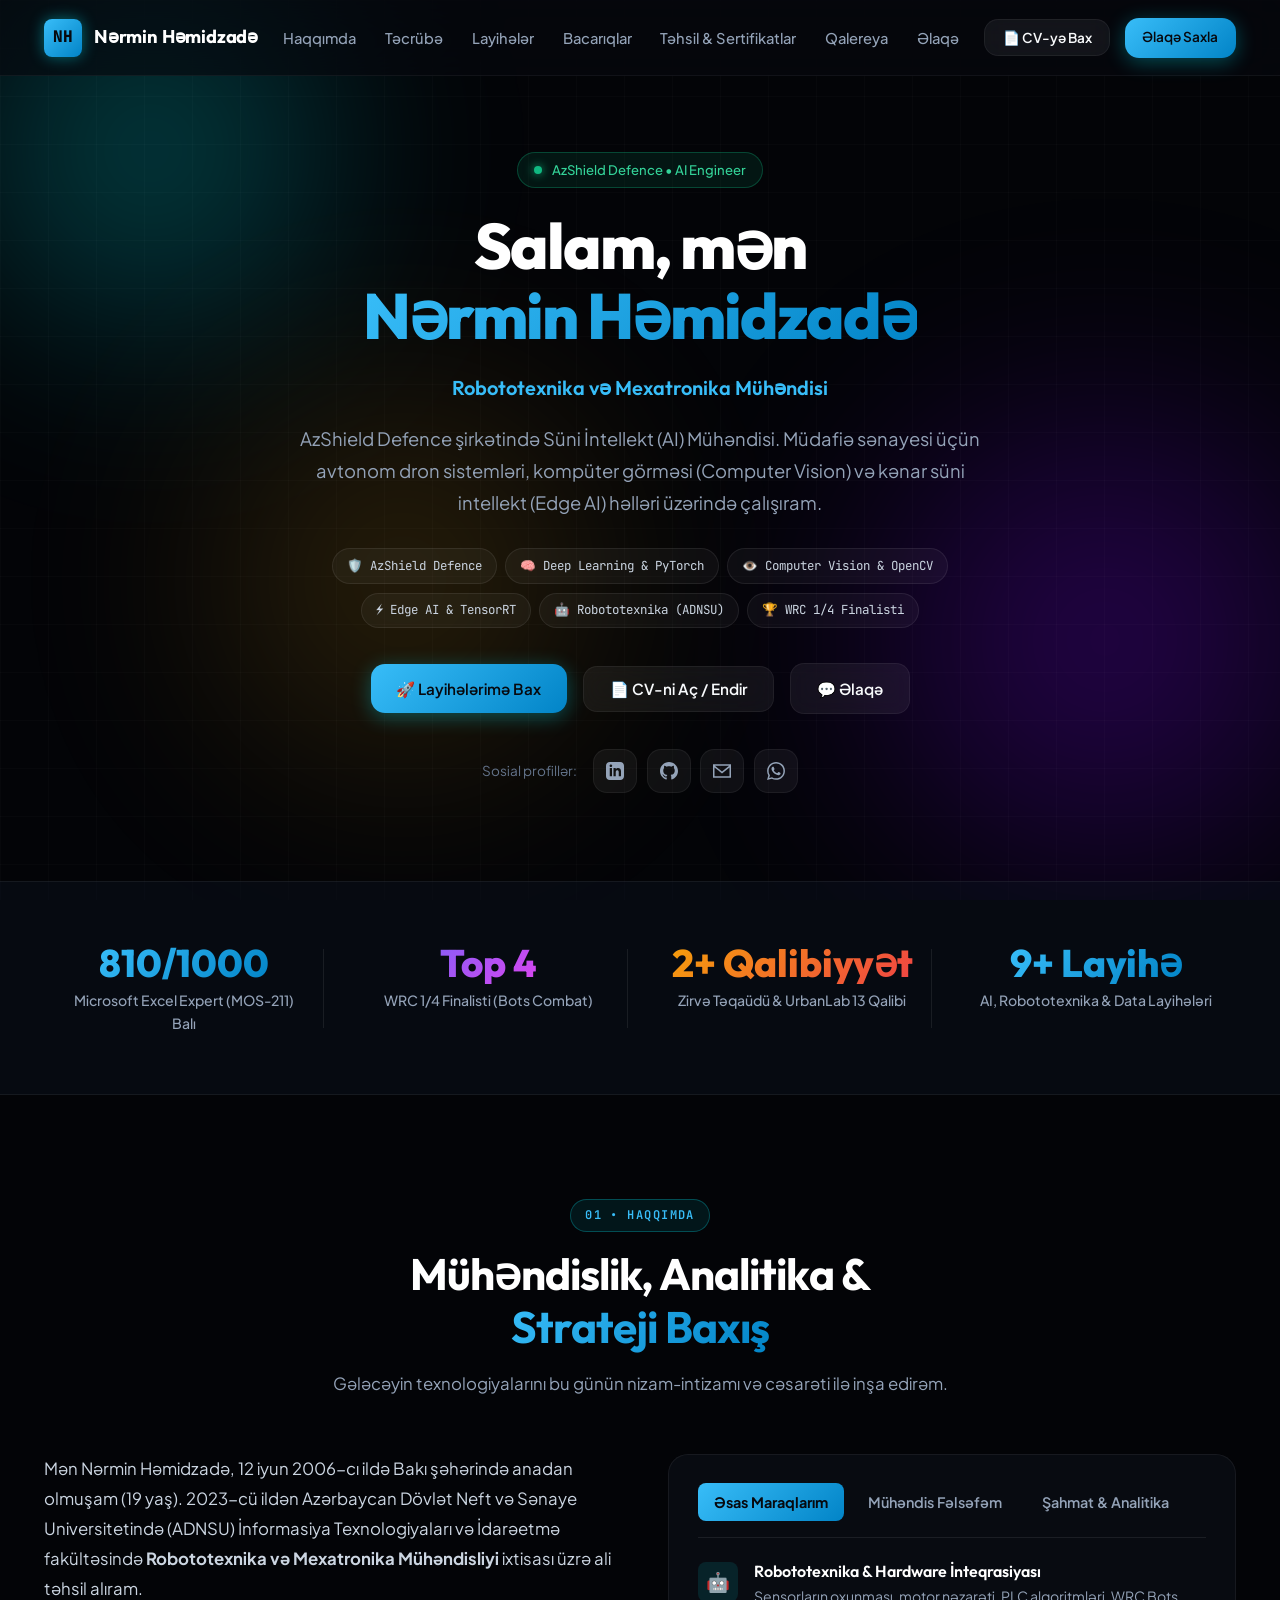
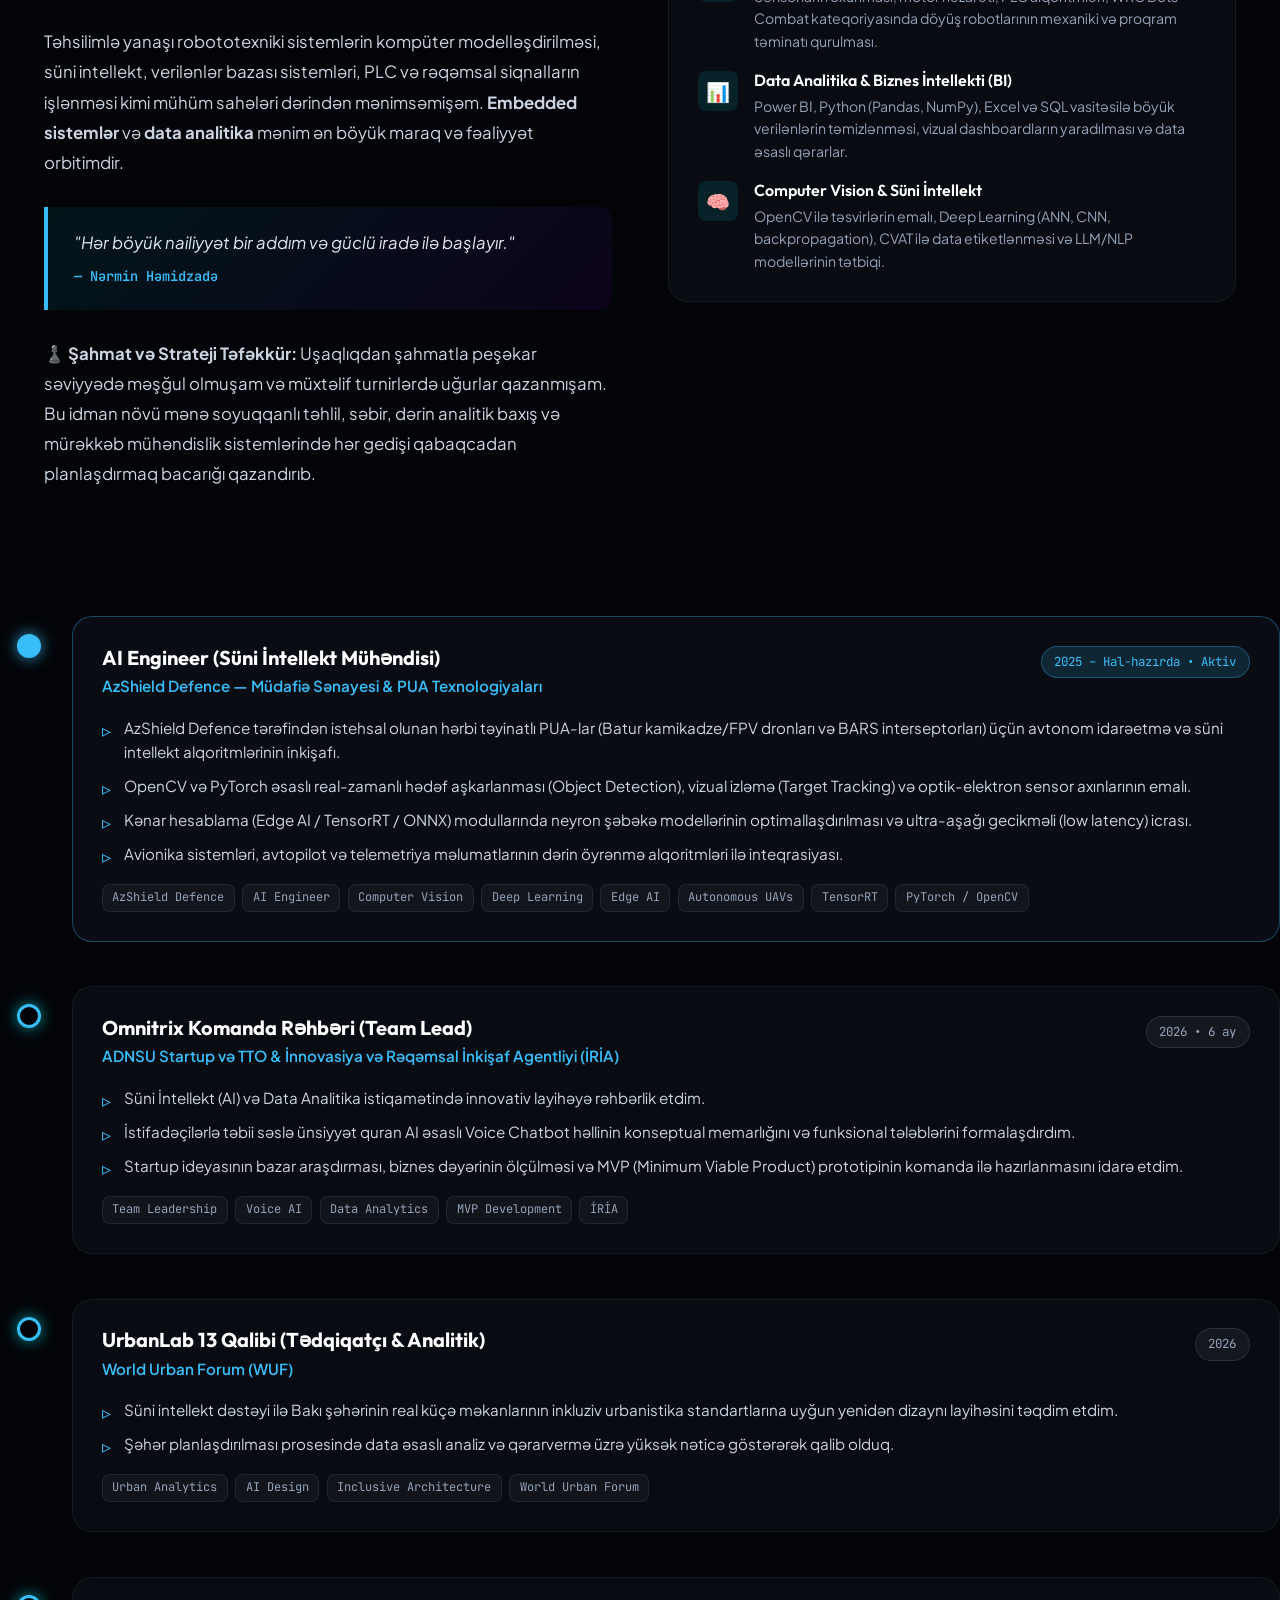
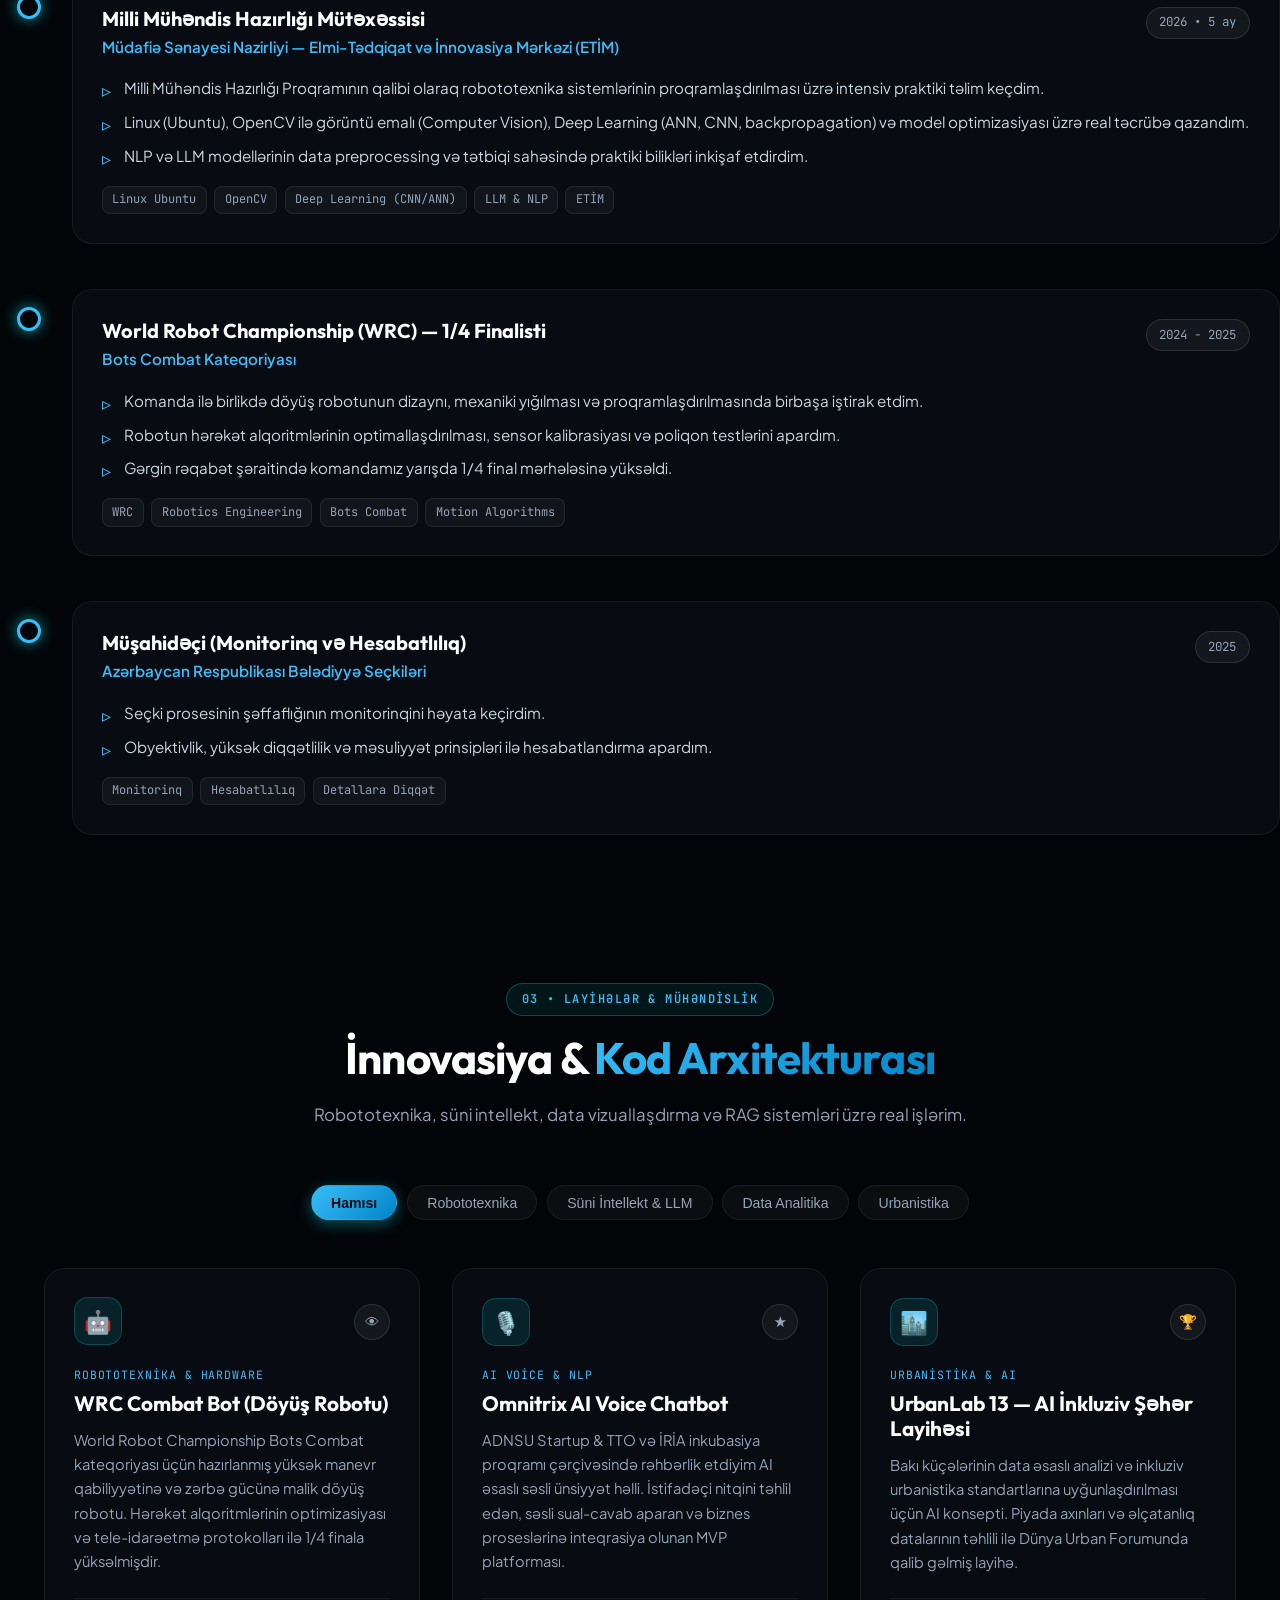
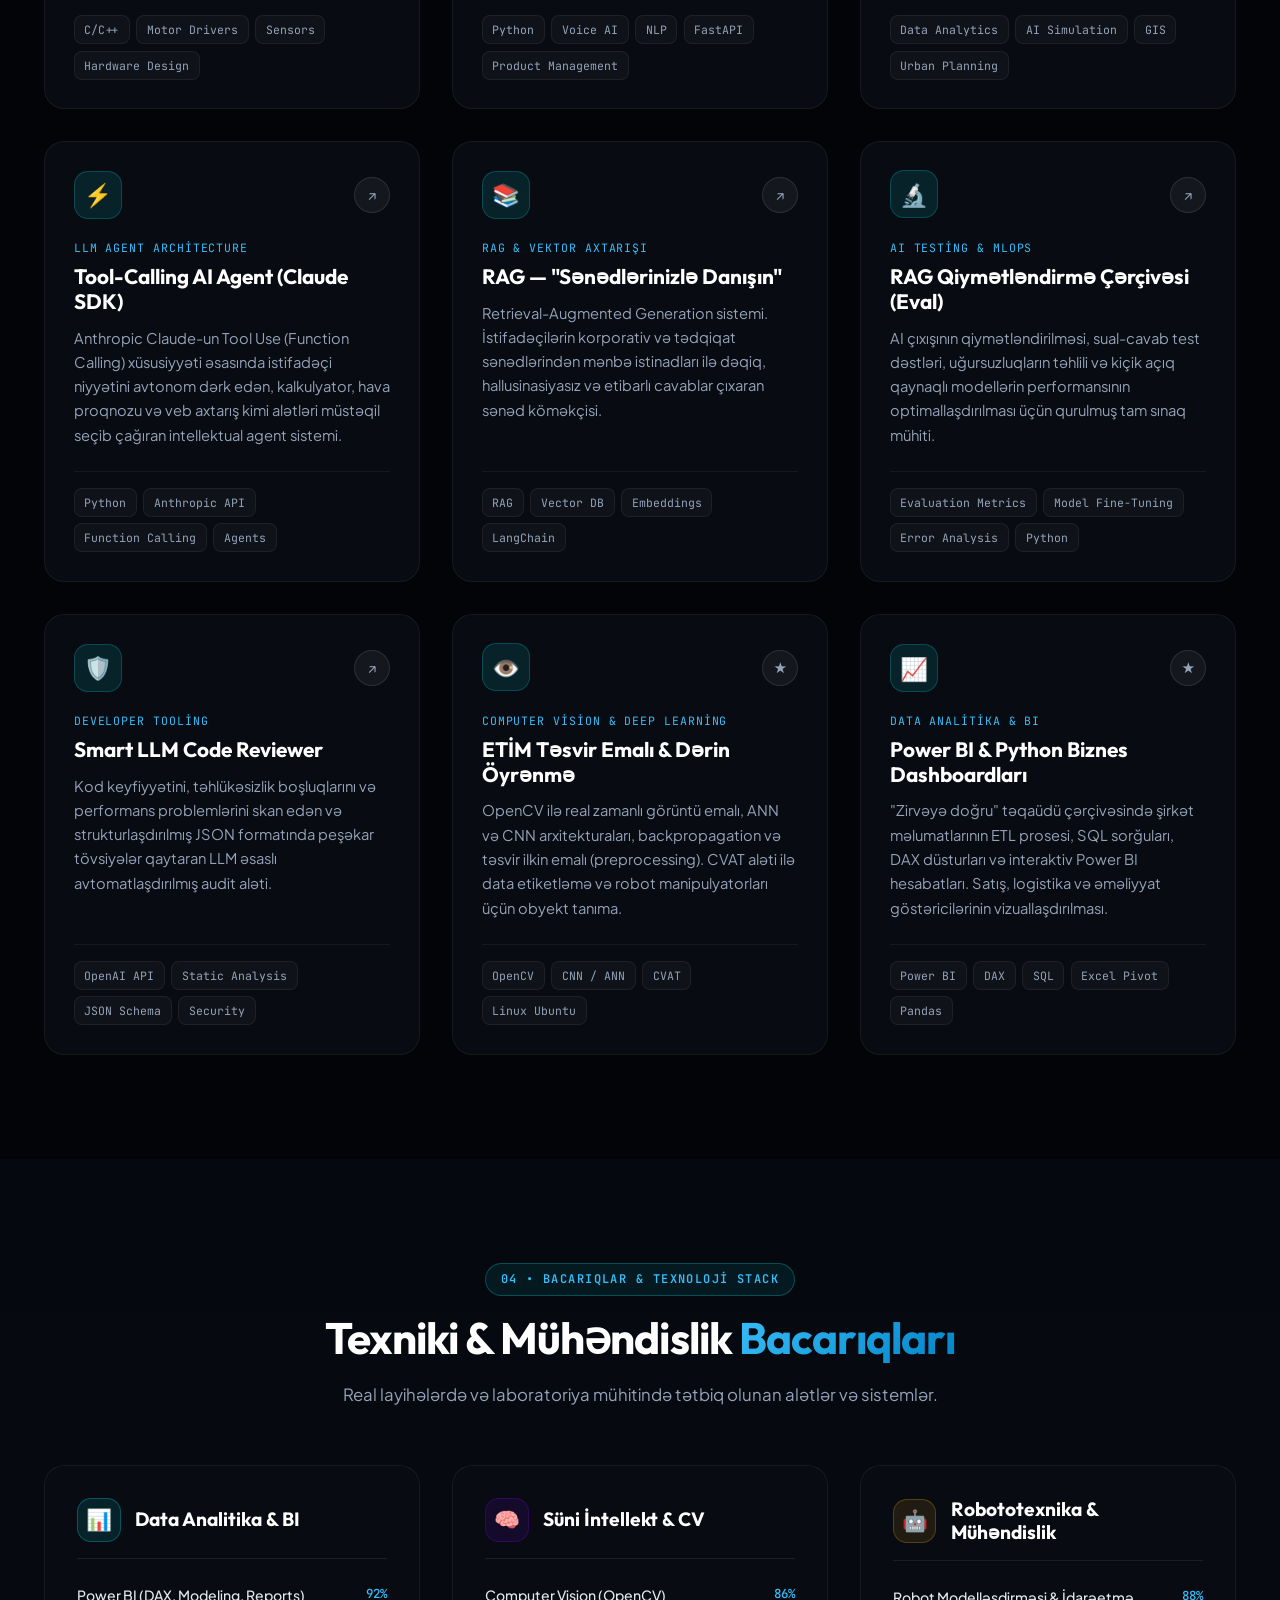
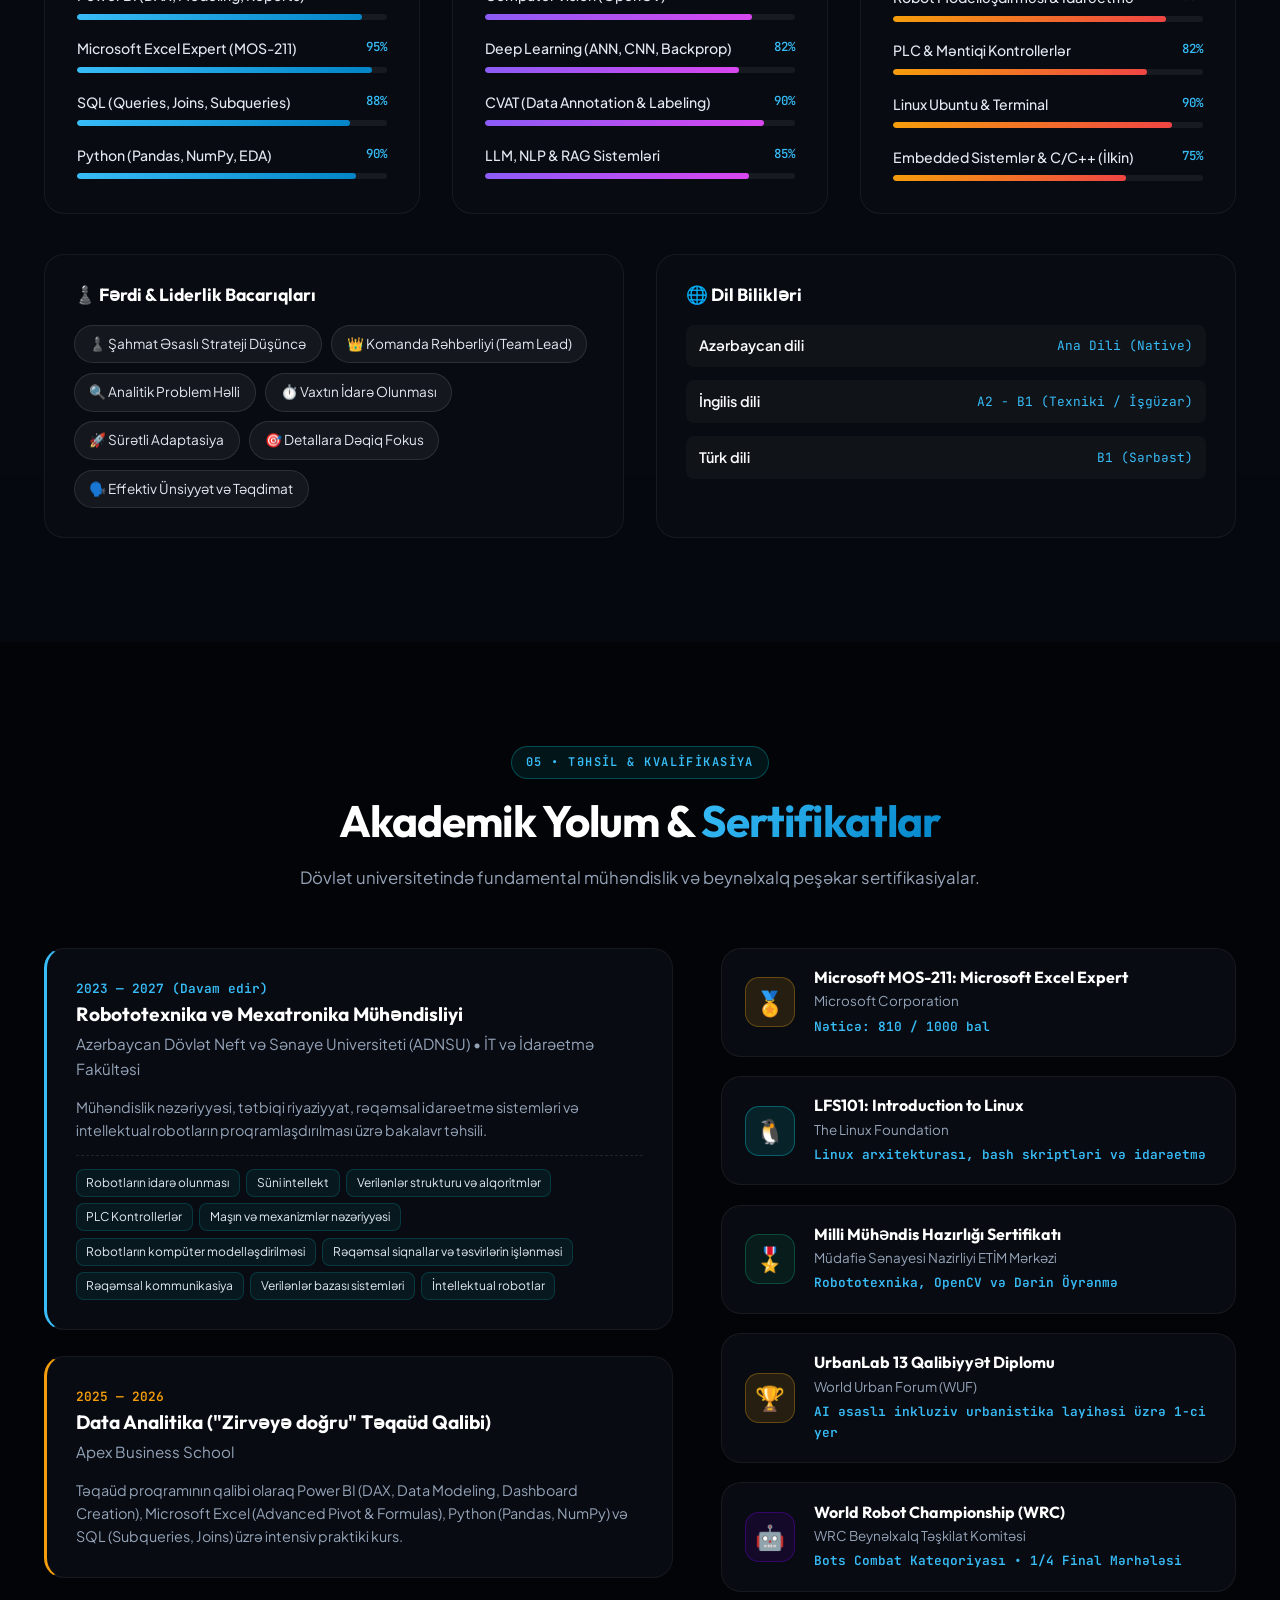
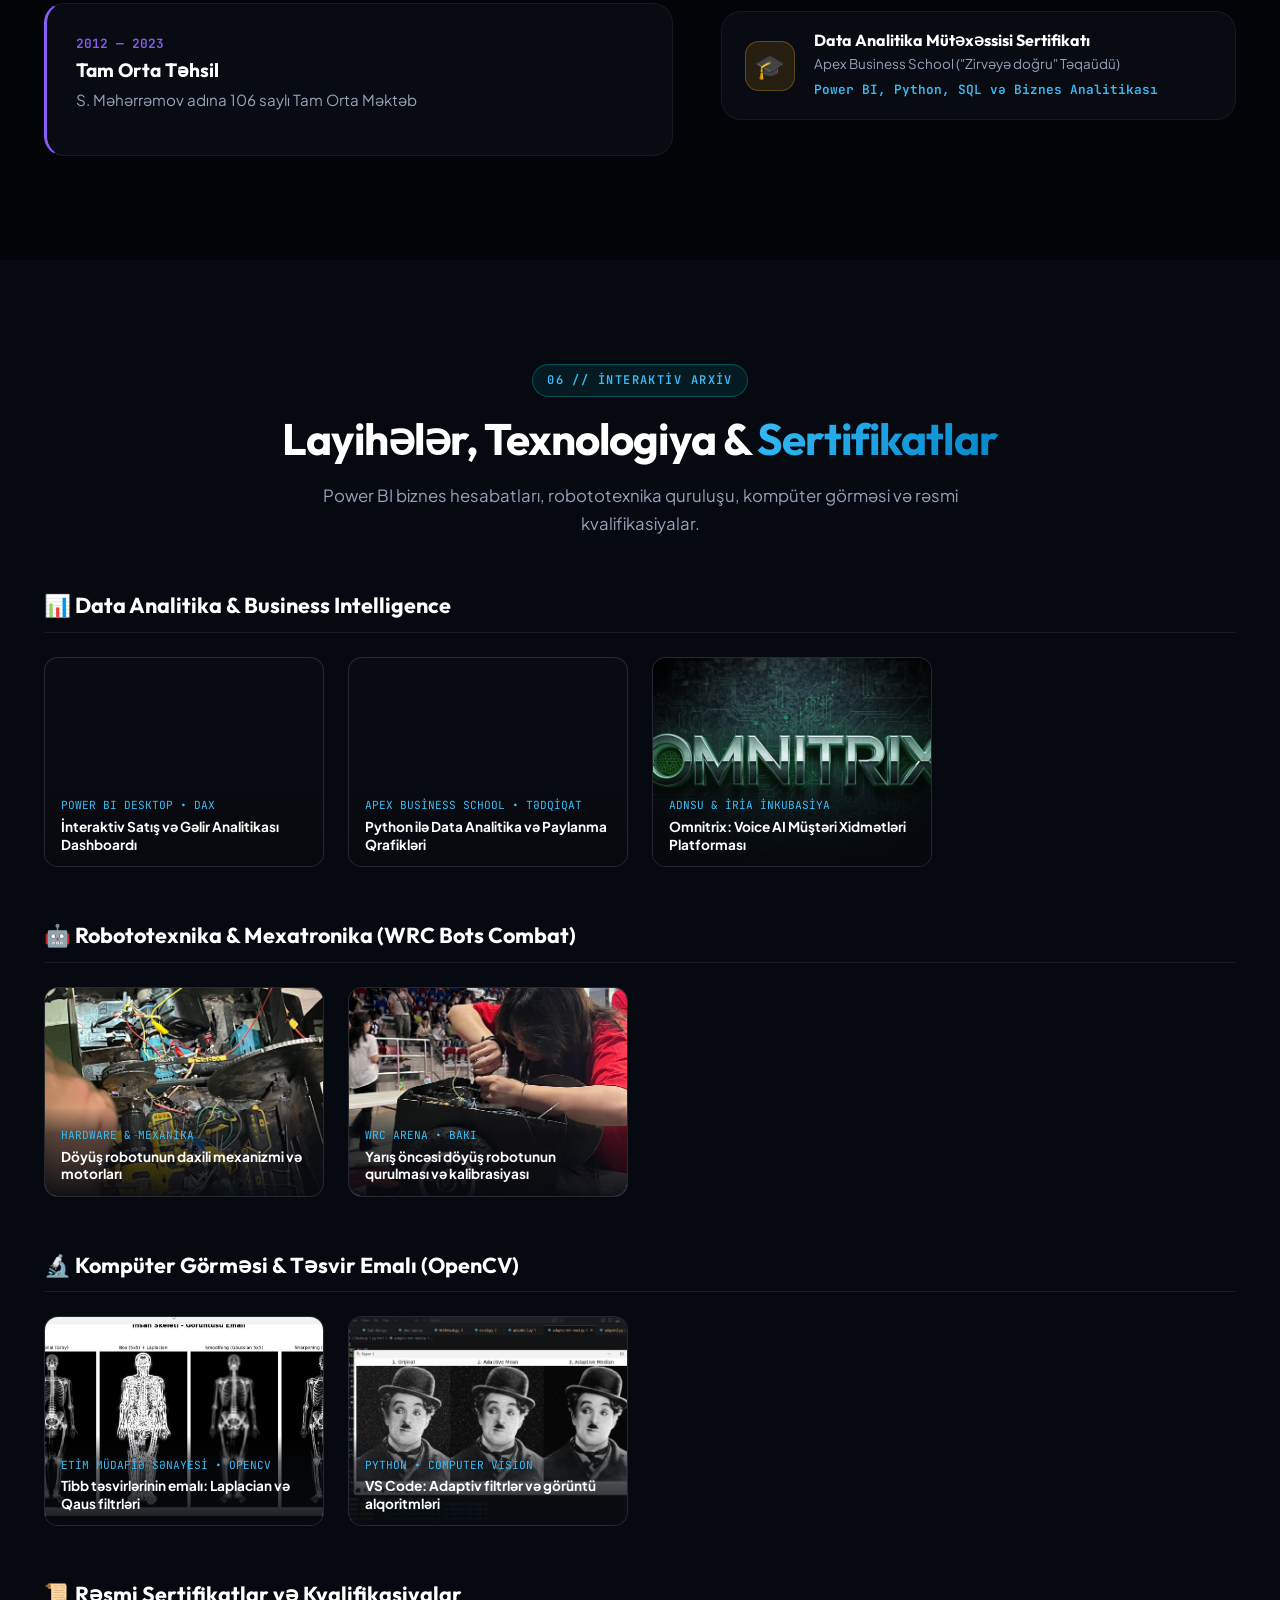
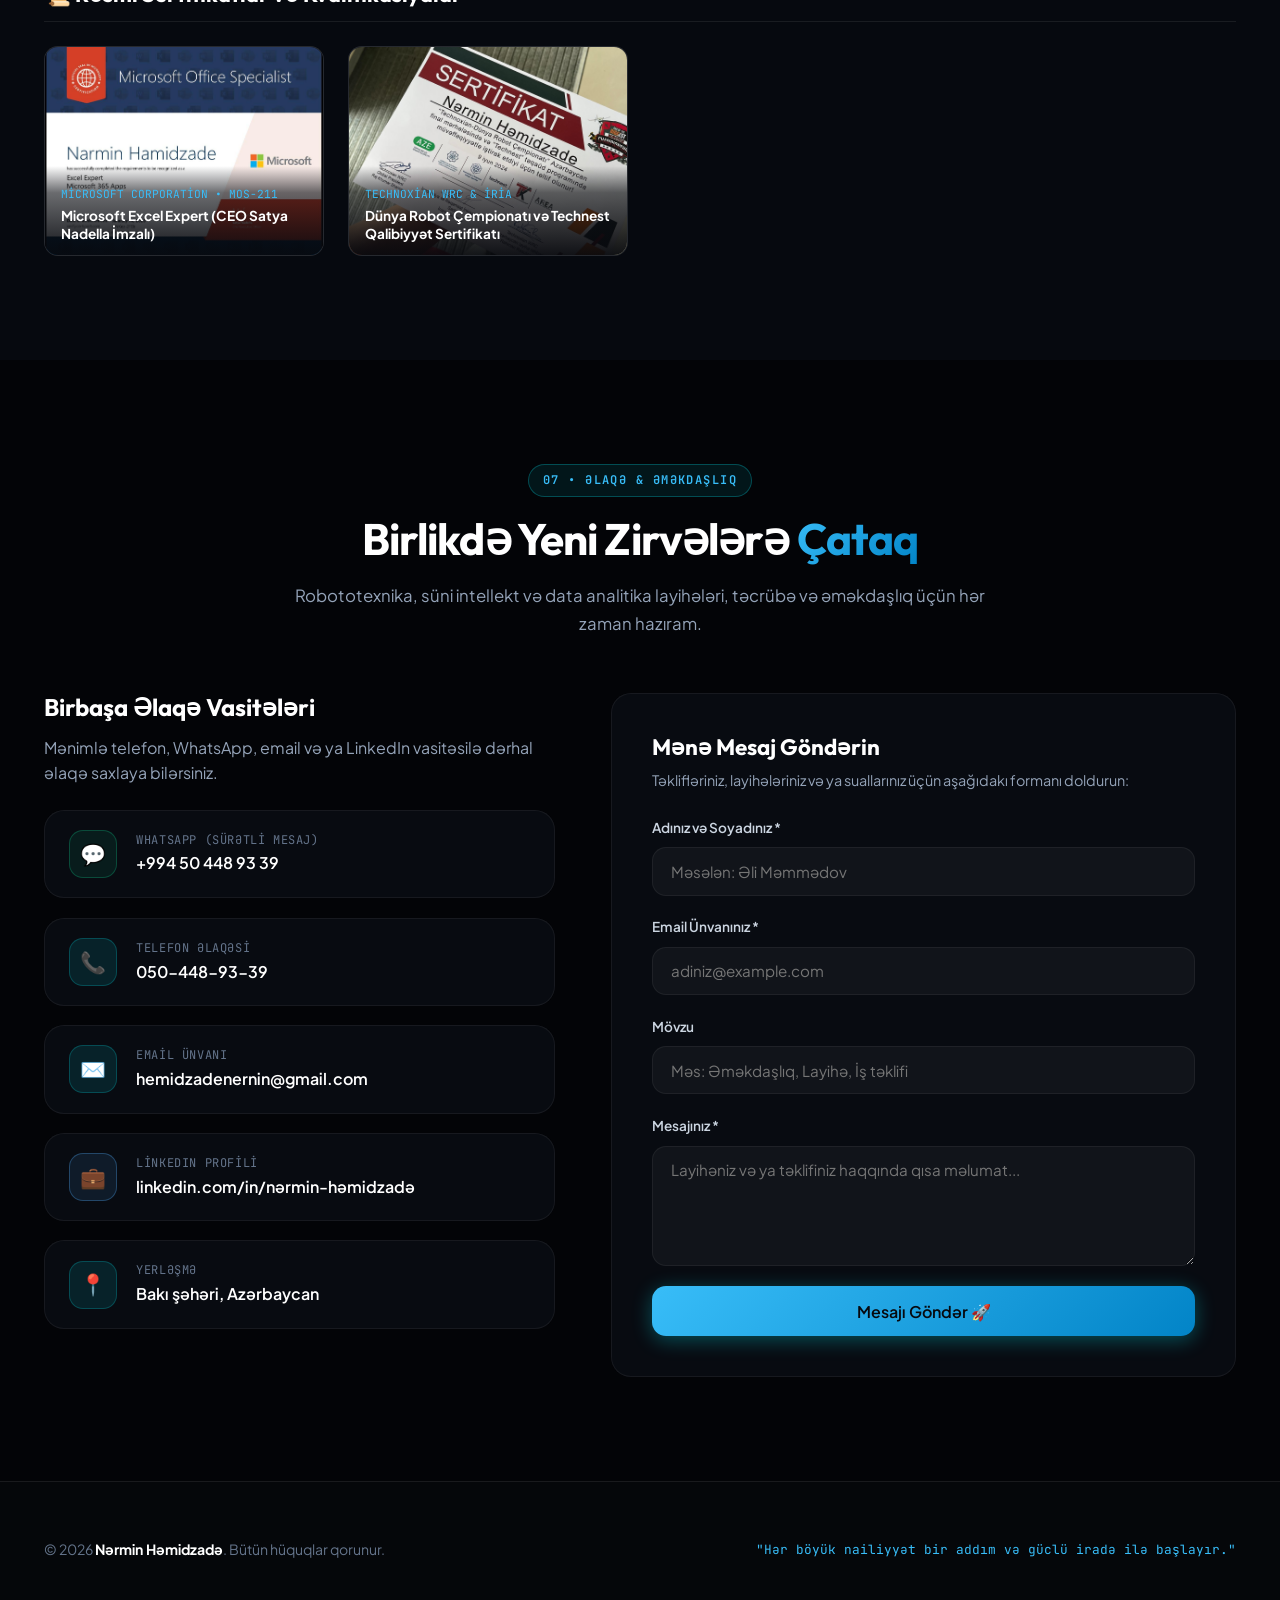
==== commit 6097d76a: "Design: Delete card widget completely, render clean Canva-dark centered hero layout" ====
--- a/index.html
+++ b/index.html
@@ -73,7 +73,7 @@
        HERO SECTION
        ========================================================================== -->
   <section class="hero-section" id="home">
-    <div class="container hero-grid">
+    <div class="container hero-centered-wrap">
       <div class="hero-content">
         <div class="hero-status">
           <span class="status-dot"></span>
@@ -92,6 +92,15 @@
         <p class="hero-bio">
           AzShield Defence şirkətində Süni İntellekt (AI) Mühəndisi. Müdafiə sənayesi üçün avtonom dron sistemləri, kompüter görməsi (Computer Vision) və kənar süni intellekt (Edge AI) həlləri üzərində çalışıram.
         </p>
+
+        <div class="hero-tech-pills">
+          <span class="h-pill">🛡️ AzShield Defence</span>
+          <span class="h-pill">🧠 Deep Learning & PyTorch</span>
+          <span class="h-pill">👁️ Computer Vision & OpenCV</span>
+          <span class="h-pill">⚡ Edge AI & TensorRT</span>
+          <span class="h-pill">🤖 Robototexnika (ADNSU)</span>
+          <span class="h-pill">🏆 WRC 1/4 Finalisti</span>
+        </div>
 
         <div class="hero-buttons">
           <a href="#projects" class="btn btn-primary">
@@ -124,164 +133,7 @@
         </div>
       </div>
 
-            <!-- Hero Visual Showcase -->
-      <div class="hero-visual-wrapper">
-        <!-- Pure Dark Canva / Figma AI Engineer Terminal -->
-        <div class="ai-engineer-card">
-          <!-- Card Header Bar -->
-          <div class="ai-card-header">
-            <div class="ai-term-controls">
-              <span class="ctrl-dot dot-red"></span>
-              <span class="ctrl-dot dot-yellow"></span>
-              <span class="ctrl-dot dot-green"></span>
-            </div>
-            <div class="ai-header-title">
-              <span class="shield-badge">🛡️ AZSHIELD DEFENCE</span>
-              <span class="pipe-sep">/</span>
-              <span class="sub-title">AI & COMPUTER VISION LAB</span>
-            </div>
-            <div class="ai-status-pill">
-              <span class="live-pulse-dot"></span>
-              <span class="status-txt">ONLINE • 60 FPS</span>
-            </div>
-          </div>
-
-          <!-- Interactive AI Screen Navigation Tabs -->
-          <div class="ai-mode-tabs">
-            <button class="ai-tab-btn active" data-ai-screen="screen-neural">
-              <span class="tab-icon">🧠</span> Neyron Şəbəkəsi
-            </button>
-            <button class="ai-tab-btn" data-ai-screen="screen-vision">
-              <span class="tab-icon">👁️</span> Hədəf İzləmə (HUD)
-            </button>
-            <button class="ai-tab-btn" data-ai-screen="screen-code">
-              <span class="tab-icon">⚡</span> Model Kodu (PyTorch)
-            </button>
-          </div>
-
-          <!-- Viewport Screens -->
-          <div class="ai-viewport">
-            <!-- Screen 1: Interactive Neural Synapse Canvas -->
-            <div class="ai-screen active" id="screen-neural">
-              <div class="neural-canvas-container">
-                <canvas id="neuralCanvas" width="460" height="230"></canvas>
-                <div class="neural-overlay-stats">
-                  <div class="n-stat-pill">
-                    <span class="n-stat-k">ARXİTEKTURA:</span>
-                    <span class="n-stat-v">CNN + Vision Transformer</span>
-                  </div>
-                  <div class="n-stat-pill">
-                    <span class="n-stat-k">KƏNAR HESABLAMA:</span>
-                    <span class="n-stat-v">TensorRT INT8 (11.8ms)</span>
-                  </div>
-                  <div class="n-stat-pill">
-                    <span class="n-stat-k">DƏQİQLİK:</span>
-                    <span class="n-stat-v highlight-green">99.4% mAP</span>
-                  </div>
                 </div>
-              </div>
-            </div>
-
-            <!-- Screen 2: Real-Time Optical Computer Vision HUD (Batur & BARS Detection) -->
-            <div class="ai-screen" id="screen-vision">
-              <div class="vision-hud-container">
-                <div class="hud-grid-overlay"></div>
-                <div class="hud-scan-beam"></div>
-
-                <!-- Tactical Corners -->
-                <div class="hud-corner top-left"></div>
-                <div class="hud-corner top-right"></div>
-                <div class="hud-corner btm-left"></div>
-                <div class="hud-corner btm-right"></div>
-                <div class="hud-center-crosshair"></div>
-
-                <!-- Target 1: AzShield Batur UAV -->
-                <div class="hud-bbox bbox-1">
-                  <div class="hud-bbox-tag">
-                    <span class="bbox-id">T-01</span>
-                    <span class="bbox-name">AZSHIELD BATUR UAV</span>
-                    <span class="bbox-conf">99.4%</span>
-                  </div>
-                  <div class="hud-bbox-box"></div>
-                  <div class="hud-bbox-coords">X:384 Y:142 • LOCKED</div>
-                </div>
-
-                <!-- Target 2: BARS Interceptor -->
-                <div class="hud-bbox bbox-2">
-                  <div class="hud-bbox-tag">
-                    <span class="bbox-id">T-02</span>
-                    <span class="bbox-name">BARS INTERCEPTOR</span>
-                    <span class="bbox-conf">98.8%</span>
-                  </div>
-                  <div class="hud-bbox-box"></div>
-                  <div class="hud-bbox-coords">SPEED: 240km/h • TRACKING</div>
-                </div>
-
-                <!-- HUD Telemetry Bottom Bar -->
-                <div class="hud-bottom-telemetry">
-                  <div class="tele-col">
-                    <div class="tele-lbl">ALQORİTM</div>
-                    <div class="tele-val">YOLOv8 + DeepSORT</div>
-                  </div>
-                  <div class="tele-col">
-                    <div class="tele-lbl">STATUS</div>
-                    <div class="tele-val lock-color">LOCK ACQUIRED</div>
-                  </div>
-                  <div class="tele-col">
-                    <div class="tele-lbl">OPTİK GECİKMƏ</div>
-                    <div class="tele-val">8.4 ms</div>
-                  </div>
-                </div>
-              </div>
-            </div>
-
-            <!-- Screen 3: Authentic AI Code & Pipeline -->
-            <div class="ai-screen" id="screen-code">
-              <div class="code-editor-container">
-                <div class="code-editor-top">
-                  <span class="code-file-name">azshield_vision_pipeline.py</span>
-                  <span class="code-env-badge">Python 3.11 • CUDA 12.2</span>
-                </div>
-                <pre class="code-body"><code><span class="c-comment"># AzShield Defence — Autonomous Drone AI Inference</span>
-<span class="c-kw">import</span> torch, cv2
-<span class="c-kw">from</span> azshield.vision <span class="c-kw">import</span> BaturNeuralCore, KalmanTracker
-
-<span class="c-comment"># Load TensorRT accelerated Edge AI model</span>
-core = BaturNeuralCore.load(<span class="c-str">"weights/batur_cv_v4.engine"</span>)
-tracker = KalmanTracker(max_age=<span class="c-num">30</span>)
-
-<span class="c-kw">def</span> <span class="c-fn">infer_telemetry</span>(frame, conf_thresh=<span class="c-num">0.95</span>):
-    detections = core.detect(frame, iou_thresh=<span class="c-num">0.45</span>)
-    targets = tracker.update(detections)
-    <span class="c-kw">for</span> target <span class="c-kw">in</span> targets:
-        autopilot.lock_vector(target.bbox, target.vector)
-    <span class="c-kw">return</span> len(targets)</code></pre>
-                <div class="code-live-console">
-                  <span class="console-prompt">&gt;</span>
-                  <span class="console-text">[AZSHIELD] Model initialized in VRAM. Real-time inference active.</span>
-                </div>
-              </div>
-            </div>
-          </div>
-
-          <!-- Bottom Badges Strip -->
-          <div class="ai-footer-specs">
-            <div class="ai-spec-pill">
-              <span class="spec-k">ŞİRKƏT:</span> <span class="spec-v">AzShield Defence</span>
-            </div>
-            <div class="ai-spec-pill">
-              <span class="spec-k">VƏZİFƏ:</span> <span class="spec-v">AI Engineer</span>
-            </div>
-            <div class="ai-spec-pill">
-              <span class="spec-k">SAHƏ:</span> <span class="spec-v">Computer Vision & UAVs</span>
-            </div>
-            <div class="ai-spec-pill">
-              <span class="spec-k">STACK:</span> <span class="spec-v">PyTorch • OpenCV • TensorRT</span>
-            </div>
-          </div>
-        </div>
-      </div>
-    </div>
   </section>
 
   <!-- ==========================================================================
--- a/styles.css
+++ b/styles.css
@@ -703,442 +703,66 @@
 }
 
 /* ==========================================================================
-   CANVA DARK AI ENGINEER TERMINAL & INTERACTIVE NEURAL MATRIX
+   CLEAN CANVA DARK CENTERED HERO
    ========================================================================== */
-.ai-engineer-card {
+.hero-centered-wrap {
+  max-width: 860px;
+  margin: 0 auto;
+  text-align: center;
+  display: flex;
+  flex-direction: column;
+  align-items: center;
+}
+
+.hero-centered-wrap .hero-content {
+  display: flex;
+  flex-direction: column;
+  align-items: center;
   width: 100%;
-  max-width: 500px;
-  background: #05070c;
+}
+
+.hero-centered-wrap .hero-bio {
+  max-width: 720px;
+  margin: 0 auto 1.8rem auto;
+  font-size: 1.15rem;
+  line-height: 1.75;
+}
+
+.hero-centered-wrap .hero-buttons {
+  justify-content: center;
+  margin-bottom: 2.2rem;
+}
+
+.hero-centered-wrap .hero-socials {
+  justify-content: center;
+}
+
+.hero-tech-pills {
+  display: flex;
+  flex-wrap: wrap;
+  gap: 0.55rem;
+  justify-content: center;
+  margin-bottom: 2.2rem;
+  max-width: 750px;
+}
+
+.h-pill {
+  background: rgba(255, 255, 255, 0.04);
   border: 1px solid rgba(255, 255, 255, 0.08);
-  border-radius: var(--radius-lg);
-  box-shadow: 0 30px 80px rgba(0, 0, 0, 0.9), inset 0 1px 0 rgba(255, 255, 255, 0.06);
-  overflow: hidden;
-  position: relative;
-  font-family: var(--font-main);
-}
-
-.ai-card-header {
-  display: flex;
-  justify-content: space-between;
-  align-items: center;
-  padding: 0.85rem 1.2rem;
-  background: #080b12;
-  border-bottom: 1px solid rgba(255, 255, 255, 0.07);
-}
-
-.ai-term-controls {
-  display: flex;
-  align-items: center;
-  gap: 6px;
-}
-
-.ctrl-dot {
-  width: 10px;
-  height: 10px;
-  border-radius: 50%;
-  display: inline-block;
-}
-
-.dot-red { background: #ff5f56; }
-.dot-yellow { background: #ffbd2e; }
-.dot-green { background: #27c93f; }
-
-.ai-header-title {
-  display: flex;
-  align-items: center;
-  gap: 0.5rem;
+  color: #cbd5e1;
   font-family: var(--font-mono);
-  font-size: 0.72rem;
-}
-
-.shield-badge {
+  font-size: 0.78rem;
+  padding: 0.4rem 0.85rem;
+  border-radius: var(--radius-full);
+  transition: all 0.25s ease;
+}
+
+.h-pill:hover {
+  background: rgba(56, 189, 248, 0.12);
+  border-color: rgba(56, 189, 248, 0.4);
   color: #38bdf8;
-  font-weight: 700;
-  letter-spacing: 0.04em;
-}
-
-.pipe-sep {
-  color: #475569;
-}
-
-.sub-title {
-  color: #94a3b8;
-  font-weight: 500;
-}
-
-.ai-status-pill {
-  display: flex;
-  align-items: center;
-  gap: 0.4rem;
-  font-family: var(--font-mono);
-  font-size: 0.68rem;
-  color: #10b981;
-  font-weight: 600;
-}
-
-.live-pulse-dot {
-  width: 7px;
-  height: 7px;
-  border-radius: 50%;
-  background: #10b981;
-  box-shadow: 0 0 10px #10b981;
-  animation: pulseGreen 1.5s infinite;
-}
-
-/* Tab Selector Pills */
-.ai-mode-tabs {
-  display: flex;
-  gap: 0.4rem;
-  padding: 0.8rem 1.2rem 0;
-  background: #05070c;
-}
-
-.ai-tab-btn {
-  background: rgba(255, 255, 255, 0.03);
-  border: 1px solid rgba(255, 255, 255, 0.07);
-  color: var(--text-muted);
-  font-family: var(--font-mono);
-  font-size: 0.72rem;
-  font-weight: 600;
-  padding: 0.45rem 0.8rem;
-  border-radius: 8px;
-  cursor: pointer;
-  transition: all 0.2s ease;
-  display: flex;
-  align-items: center;
-  gap: 0.4rem;
-}
-
-.ai-tab-btn:hover {
-  background: rgba(255, 255, 255, 0.07);
-  color: var(--text-main);
-  border-color: rgba(255, 255, 255, 0.15);
-}
-
-.ai-tab-btn.active {
-  background: rgba(56, 189, 248, 0.12);
-  color: #38bdf8;
-  border-color: rgba(56, 189, 248, 0.4);
-  box-shadow: 0 0 14px rgba(56, 189, 248, 0.15);
-}
-
-/* Viewport Area */
-.ai-viewport {
-  position: relative;
-  min-height: 275px;
-  background: #030408;
-  padding: 1rem 1.2rem;
-}
-
-.ai-screen {
-  display: none;
-  animation: fadeInScreen 0.3s cubic-bezier(0.4, 0, 0.2, 1);
-}
-
-.ai-screen.active {
-  display: block;
-}
-
-@keyframes fadeInScreen {
-  from { opacity: 0; transform: translateY(6px); }
-  to { opacity: 1; transform: translateY(0); }
-}
-
-/* Screen 1: Neural Canvas */
-.neural-canvas-container {
-  position: relative;
-  width: 100%;
-}
-
-#neuralCanvas {
-  width: 100%;
-  height: 210px;
-  display: block;
-  border-radius: 10px;
-  background: radial-gradient(circle at center, #080d16 0%, #030408 85%);
-  border: 1px solid rgba(255, 255, 255, 0.05);
-  cursor: crosshair;
-}
-
-.neural-overlay-stats {
-  display: flex;
-  gap: 0.45rem;
-  justify-content: space-between;
-  margin-top: 0.75rem;
-  flex-wrap: wrap;
-}
-
-.n-stat-pill {
-  background: rgba(255, 255, 255, 0.03);
-  border: 1px solid rgba(255, 255, 255, 0.06);
-  padding: 0.35rem 0.6rem;
-  border-radius: 6px;
-  font-family: var(--font-mono);
-  font-size: 0.68rem;
-  display: flex;
-  gap: 0.4rem;
-  align-items: center;
-}
-
-.n-stat-k { color: #64748b; font-weight: 500; }
-.n-stat-v { color: #38bdf8; font-weight: 700; }
-.n-stat-v.highlight-green { color: #10b981 !important; }
-
-/* Screen 2: Optical HUD */
-.vision-hud-container {
-  position: relative;
-  height: 260px;
-  border-radius: 10px;
-  overflow: hidden;
-  background: #020306;
-  border: 1px solid rgba(56, 189, 248, 0.25);
-}
-
-.hud-grid-overlay {
-  position: absolute;
-  inset: 0;
-  background-image: 
-    linear-gradient(rgba(56, 189, 248, 0.04) 1px, transparent 1px),
-    linear-gradient(90deg, rgba(56, 189, 248, 0.04) 1px, transparent 1px);
-  background-size: 22px 22px;
-}
-
-.hud-scan-beam {
-  position: absolute;
-  left: 0;
-  right: 0;
-  height: 2px;
-  background: linear-gradient(90deg, transparent, #38bdf8, transparent);
-  box-shadow: 0 0 10px #38bdf8;
-  animation: hudScanBeam 3s linear infinite;
-  z-index: 5;
-}
-
-@keyframes hudScanBeam {
-  0% { top: 0; opacity: 0.2; }
-  50% { opacity: 0.8; }
-  100% { top: 100%; opacity: 0.2; }
-}
-
-.hud-center-crosshair {
-  position: absolute;
-  top: 50%;
-  left: 50%;
-  transform: translate(-50%, -50%);
-  width: 48px;
-  height: 48px;
-  border: 1px dashed rgba(56, 189, 248, 0.35);
-  border-radius: 50%;
-  pointer-events: none;
-}
-
-.hud-corner {
-  position: absolute;
-  width: 12px;
-  height: 12px;
-  border-color: #38bdf8;
-  border-style: solid;
-  pointer-events: none;
-}
-.hud-corner.top-left { top: 8px; left: 8px; border-width: 2px 0 0 2px; }
-.hud-corner.top-right { top: 8px; right: 8px; border-width: 2px 2px 0 0; }
-.hud-corner.btm-left { bottom: 44px; left: 8px; border-width: 0 0 2px 2px; }
-.hud-corner.btm-right { bottom: 44px; right: 8px; border-width: 0 2px 2px 0; }
-
-.hud-bbox {
-  position: absolute;
-  font-family: var(--font-mono);
-  z-index: 4;
-}
-
-.bbox-1 {
-  top: 24px;
-  left: 45px;
-  animation: bboxDrift1 6s ease-in-out infinite alternate;
-}
-
-.bbox-2 {
-  bottom: 50px;
-  right: 35px;
-  animation: bboxDrift2 7s ease-in-out infinite alternate;
-}
-
-@keyframes bboxDrift1 {
-  0% { transform: translate(0, 0); }
-  100% { transform: translate(25px, 15px); }
-}
-
-@keyframes bboxDrift2 {
-  0% { transform: translate(0, 0); }
-  100% { transform: translate(-20px, -12px); }
-}
-
-.hud-bbox-box {
-  width: 135px;
-  height: 64px;
-  border: 1.5px solid #38bdf8;
-  background: rgba(56, 189, 248, 0.06);
-  box-shadow: 0 0 10px rgba(56, 189, 248, 0.2);
-}
-
-.hud-bbox-tag {
-  background: #38bdf8;
-  color: #020306;
-  font-size: 0.6rem;
-  font-weight: 700;
-  padding: 2px 5px;
-  display: inline-flex;
-  gap: 0.3rem;
-  border-radius: 2px 2px 0 0;
-}
-
-.hud-bbox-coords {
-  font-size: 0.6rem;
-  color: #38bdf8;
-  margin-top: 2px;
-  font-weight: 600;
-}
-
-.hud-bottom-telemetry {
-  position: absolute;
-  bottom: 0;
-  left: 0;
-  right: 0;
-  display: flex;
-  justify-content: space-between;
-  padding: 0.45rem 0.9rem;
-  background: rgba(4, 7, 14, 0.88);
-  backdrop-filter: blur(6px);
-  border-top: 1px solid rgba(255, 255, 255, 0.06);
-  z-index: 6;
-}
-
-.tele-col {
-  display: flex;
-  flex-direction: column;
-}
-
-.tele-lbl {
-  font-size: 0.58rem;
-  color: #64748b;
-  font-family: var(--font-mono);
-  font-weight: 600;
-}
-
-.tele-val {
-  font-size: 0.72rem;
-  color: #f8fafc;
-  font-family: var(--font-mono);
-  font-weight: 700;
-}
-
-.tele-val.lock-color {
-  color: #10b981 !important;
-}
-
-/* Screen 3: Code Editor */
-.code-editor-container {
-  background: #020306;
-  border: 1px solid rgba(255, 255, 255, 0.07);
-  border-radius: 10px;
-  overflow: hidden;
-  font-family: var(--font-mono);
-}
-
-.code-editor-top {
-  display: flex;
-  justify-content: space-between;
-  align-items: center;
-  padding: 0.5rem 0.85rem;
-  background: #060910;
-  border-bottom: 1px solid rgba(255, 255, 255, 0.06);
-  font-size: 0.68rem;
-  color: #94a3b8;
-}
-
-.code-env-badge {
-  color: #10b981;
-  font-size: 0.62rem;
-  background: rgba(16, 185, 129, 0.1);
-  padding: 2px 6px;
-  border-radius: 4px;
-}
-
-.code-body {
-  padding: 0.8rem 1rem;
-  margin: 0;
-  font-size: 0.72rem;
-  line-height: 1.5;
-  color: #cbd5e1;
-  overflow-x: auto;
-  background: #020306;
-}
-
-.c-comment { color: #64748b; font-style: italic; }
-.c-kw { color: #f43f5e; font-weight: 600; }
-.c-fn { color: #38bdf8; }
-.c-str { color: #10b981; }
-.c-num { color: #fbbf24; }
-
-.code-live-console {
-  padding: 0.45rem 1rem;
-  background: #04060c;
-  border-top: 1px solid rgba(255, 255, 255, 0.05);
-  font-size: 0.66rem;
-  display: flex;
-  align-items: center;
-  gap: 0.5rem;
-}
-
-.console-prompt {
-  color: #38bdf8;
-  font-weight: 800;
-}
-
-.console-text {
-  color: #38bdf8;
-  animation: pulseOpacity 2s infinite;
-}
-
-@keyframes pulseOpacity {
-  0%, 100% { opacity: 0.8; }
-  50% { opacity: 1; }
-}
-
-/* Bottom Badges Strip */
-.ai-footer-specs {
-  display: grid;
-  grid-template-columns: 1fr 1fr;
-  gap: 0.5rem;
-  padding: 0.85rem 1.2rem;
-  background: #05070c;
-  border-top: 1px solid rgba(255, 255, 255, 0.06);
-}
-
-.ai-spec-pill {
-  display: flex;
-  align-items: center;
-  gap: 0.4rem;
-  font-family: var(--font-mono);
-  font-size: 0.72rem;
-}
-
-.spec-k {
-  color: #38bdf8;
-  font-weight: 700;
-  font-size: 0.68rem;
-}
-
-.spec-v {
-  color: #cbd5e1;
-  font-weight: 500;
-}
-
-/* Floating badge and live edit removal */
-.floating-badge,
-.live-edit-wrapper,
-.edit-drawer {
-  display: none !important;
+  transform: translateY(-2px);
+  box-shadow: 0 4px 15px rgba(56, 189, 248, 0.15);
 }
 
 /* ==========================================================================
